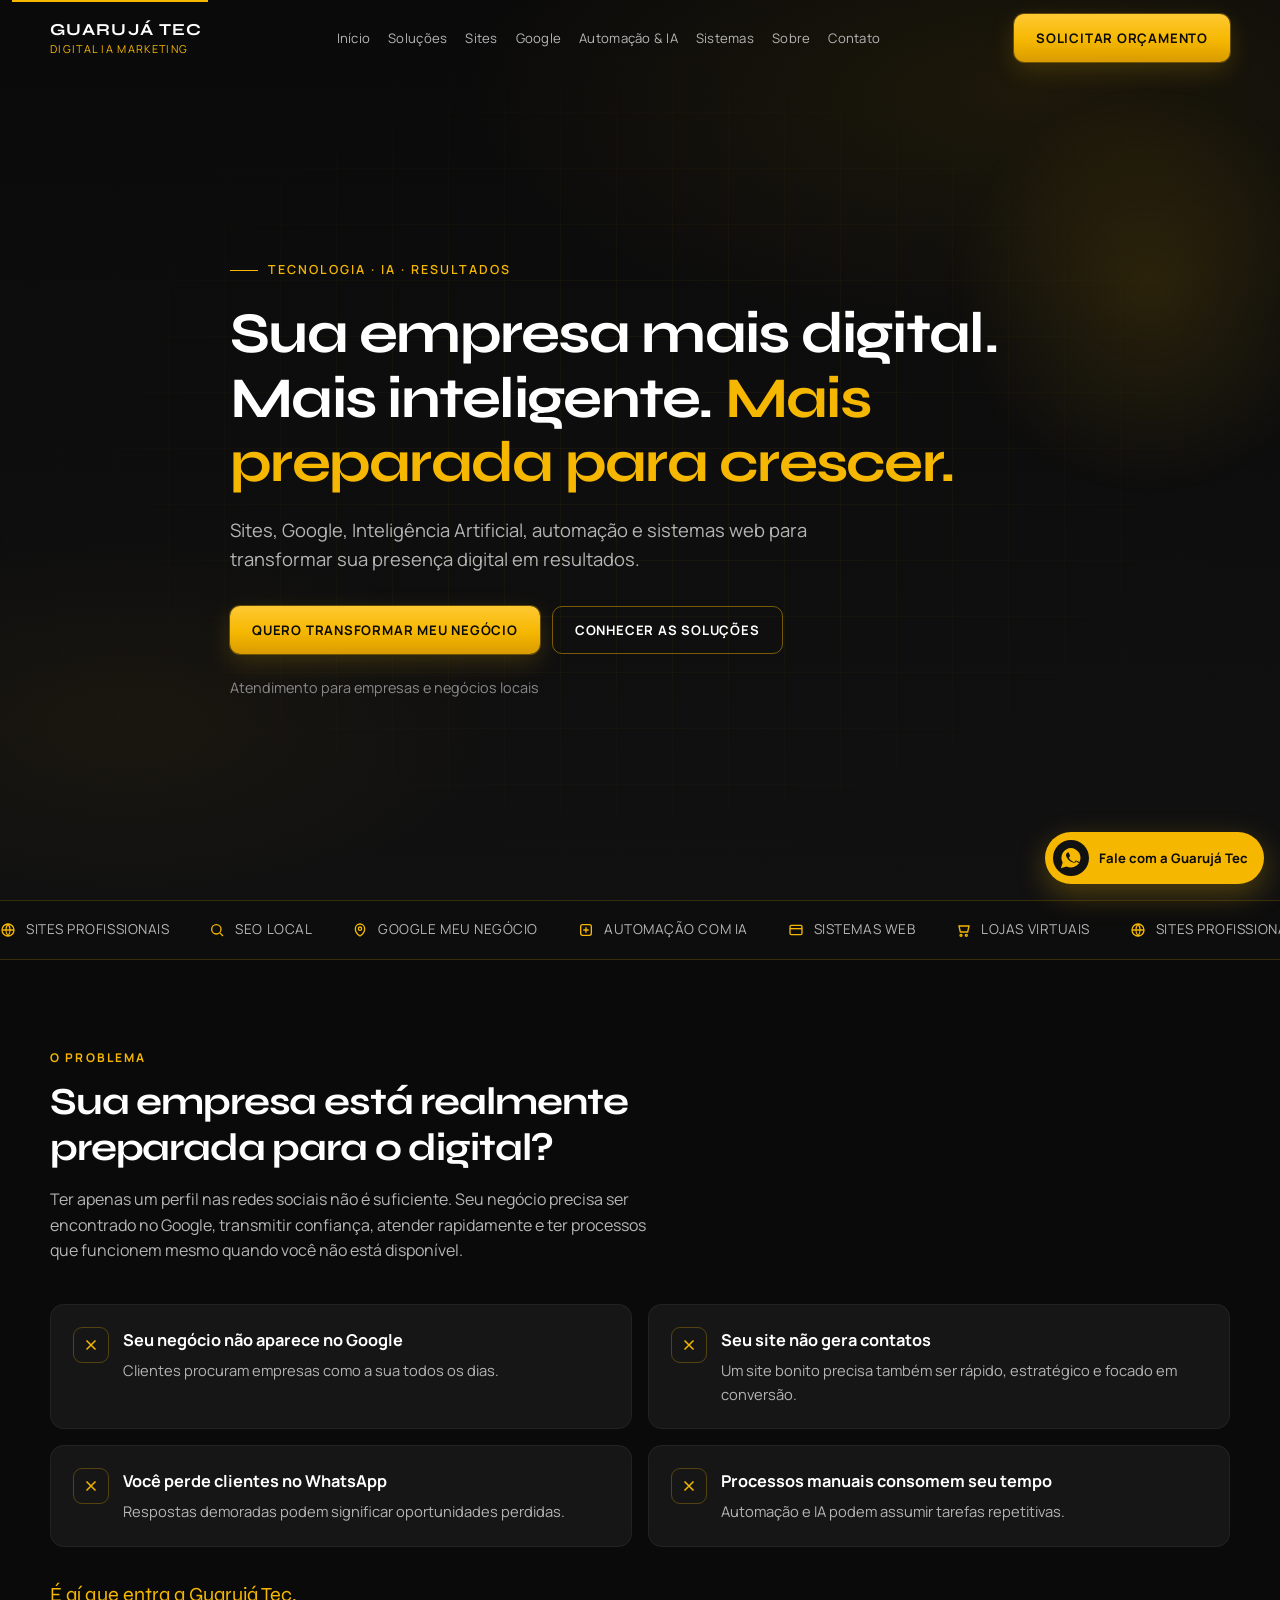
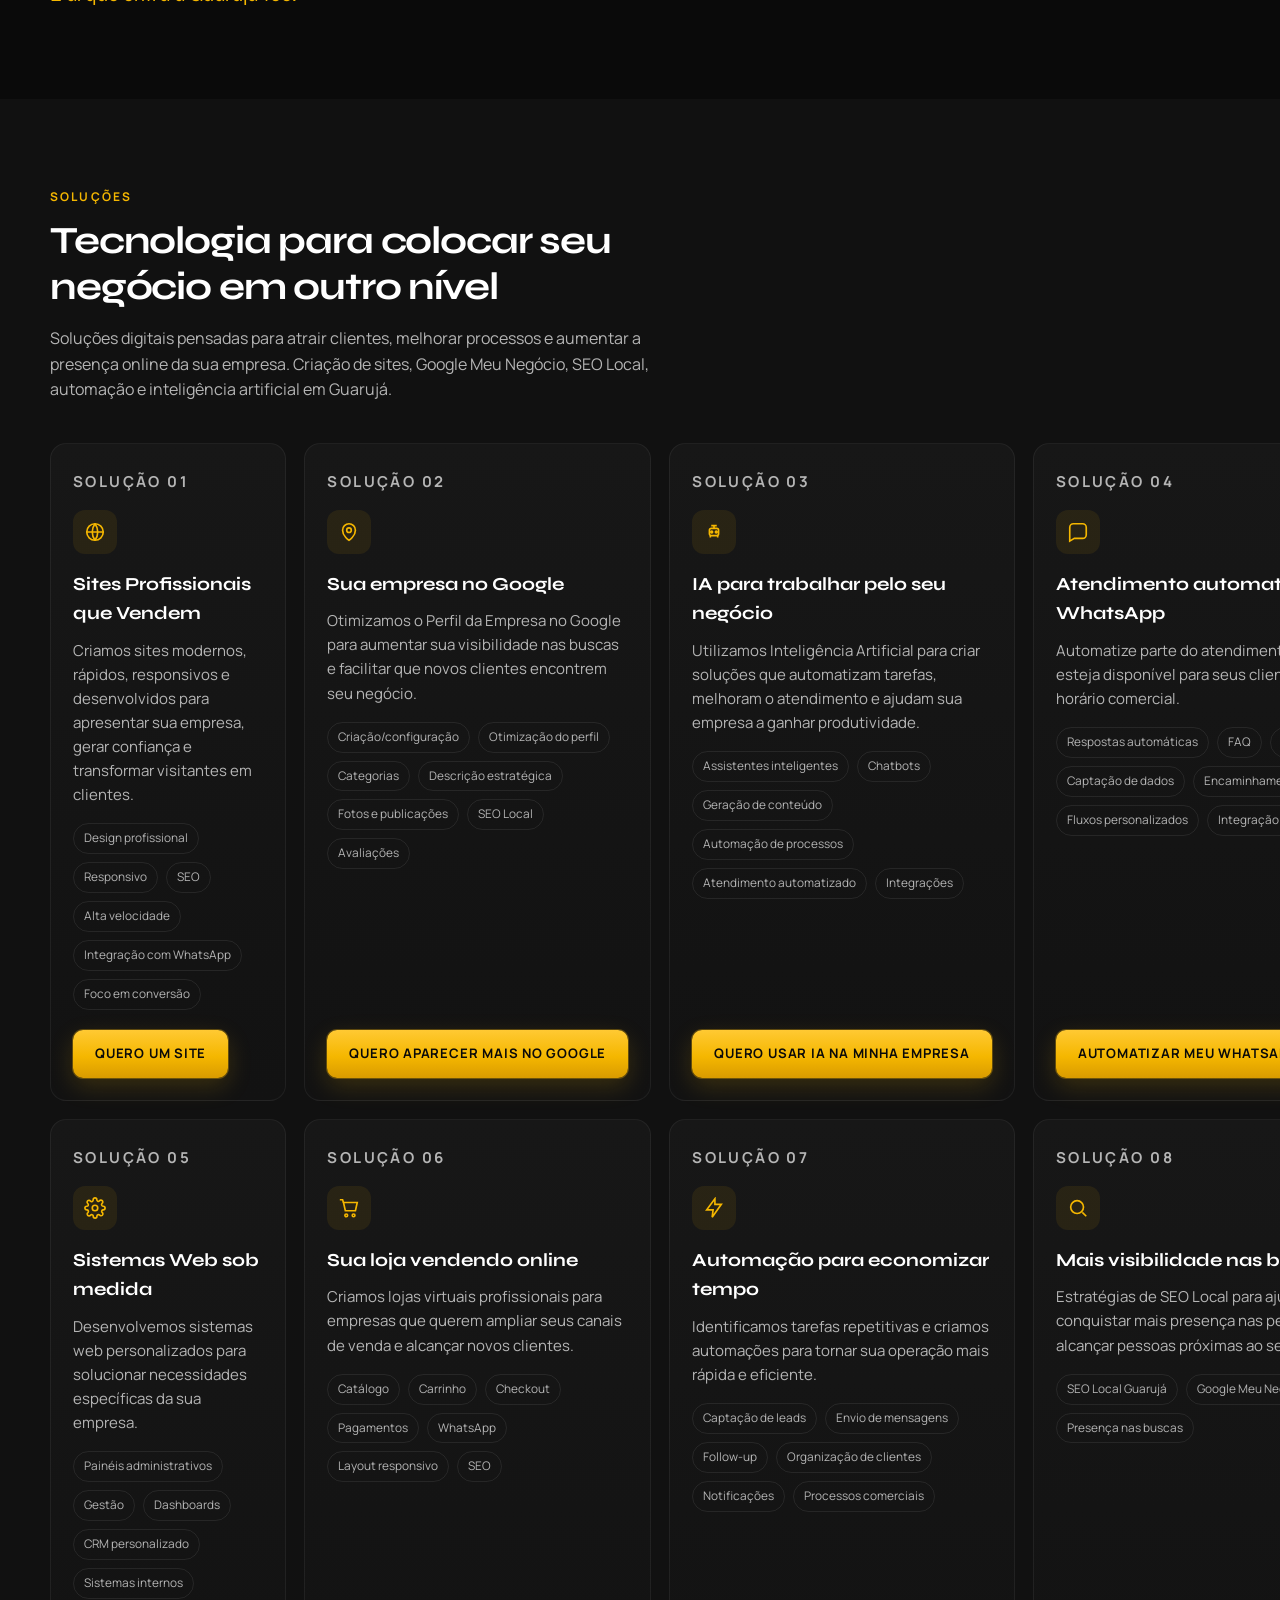
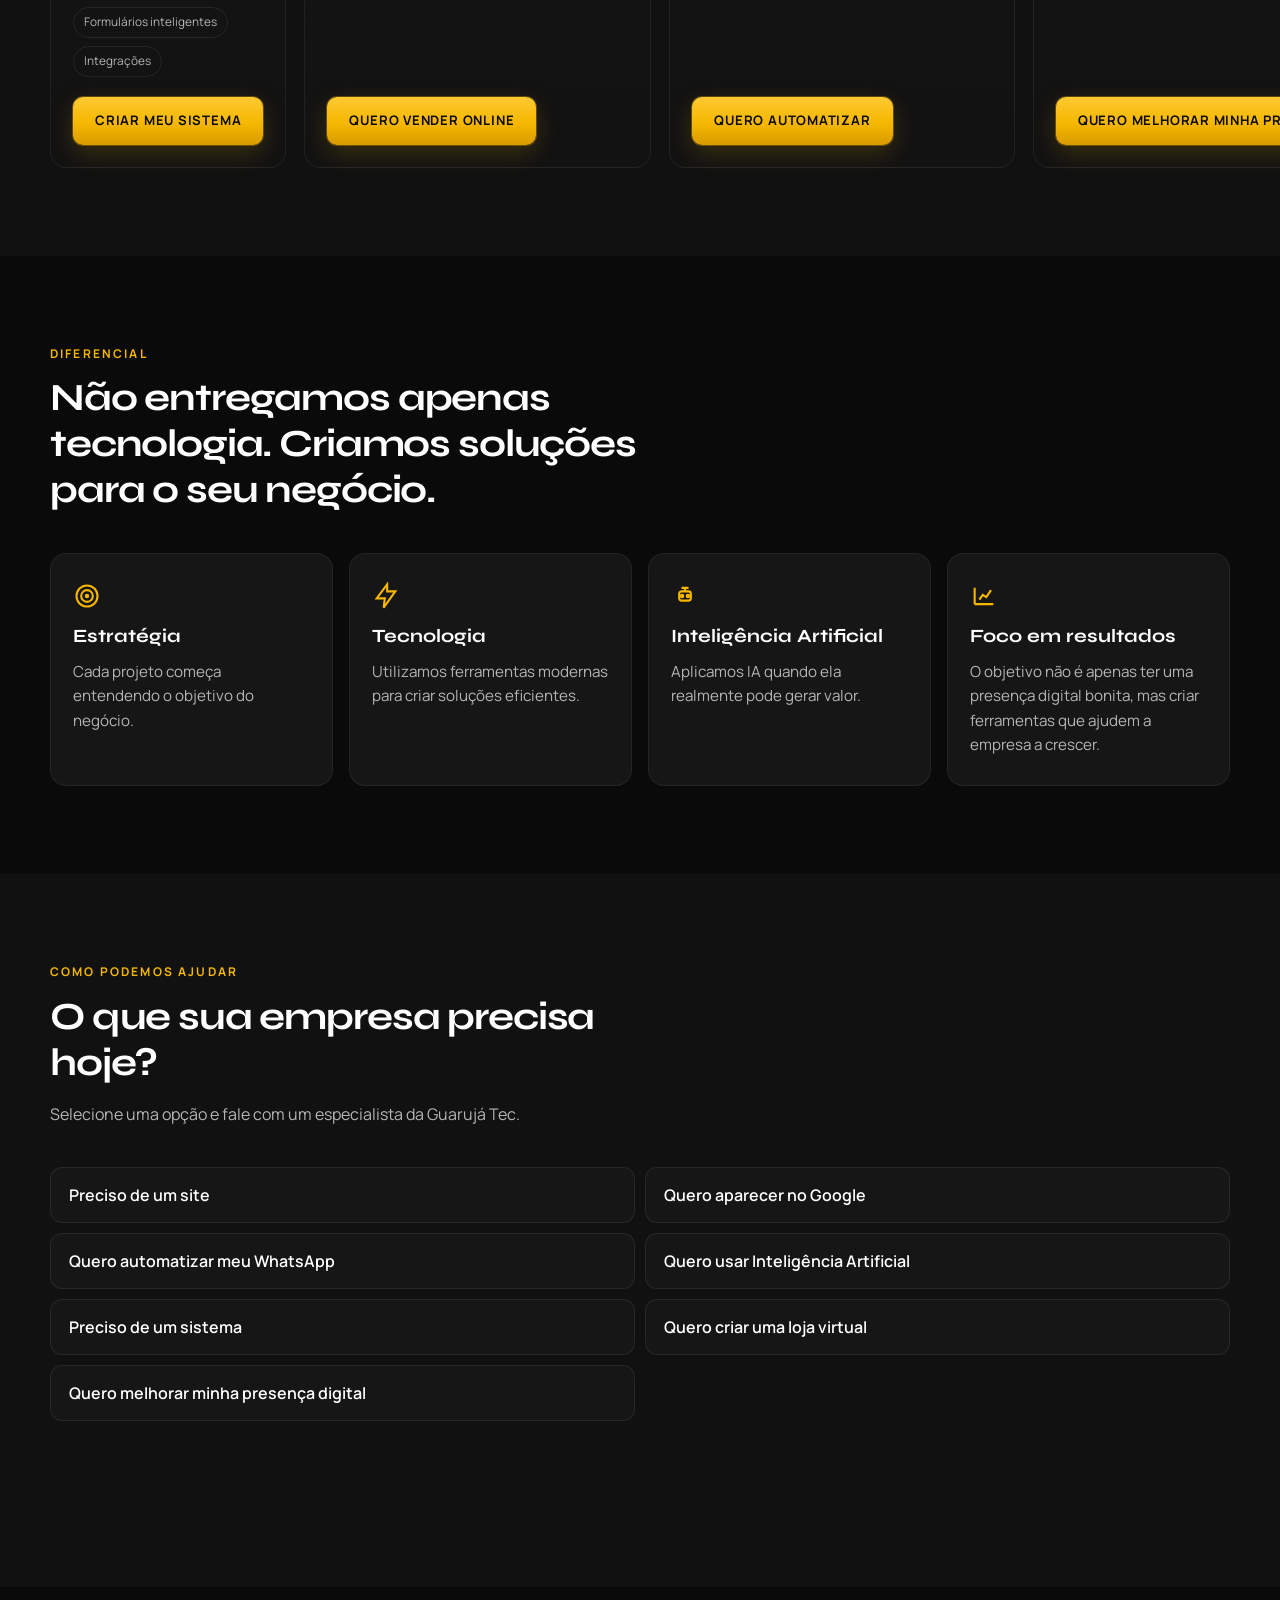
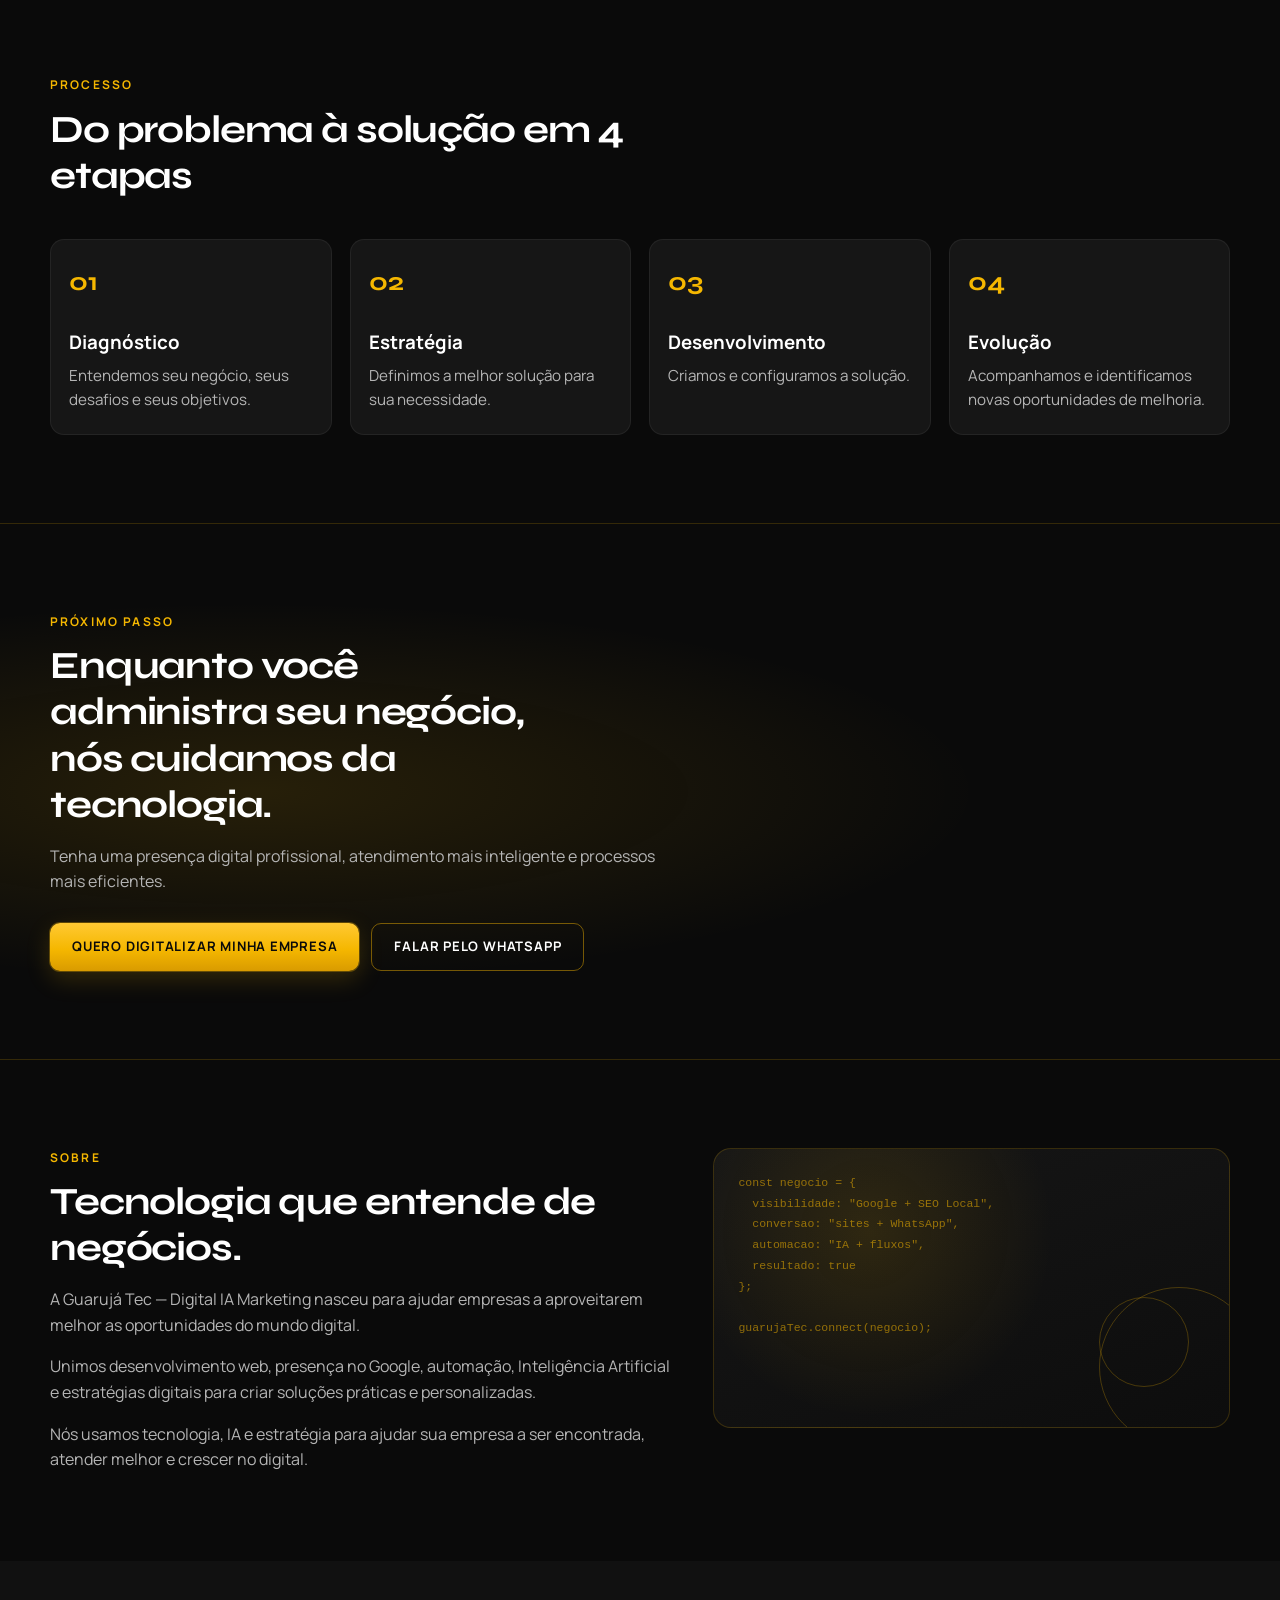
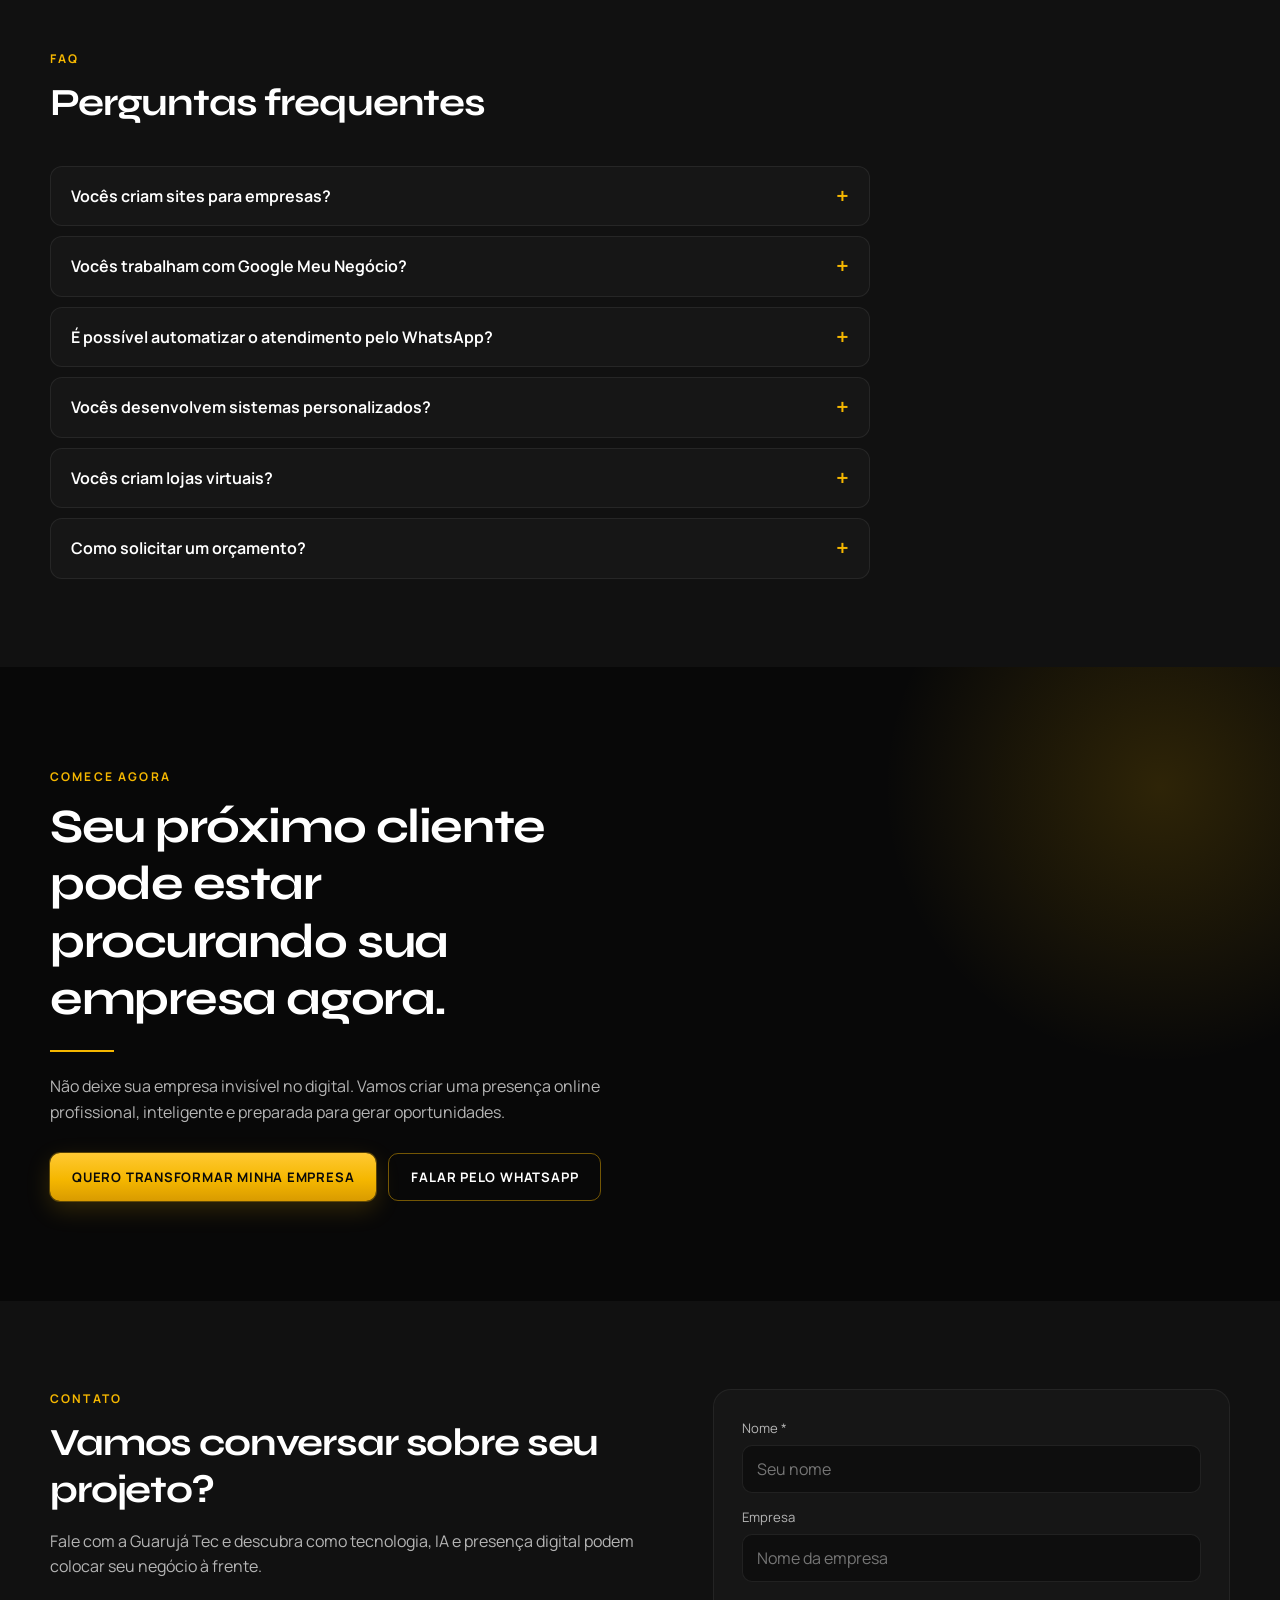
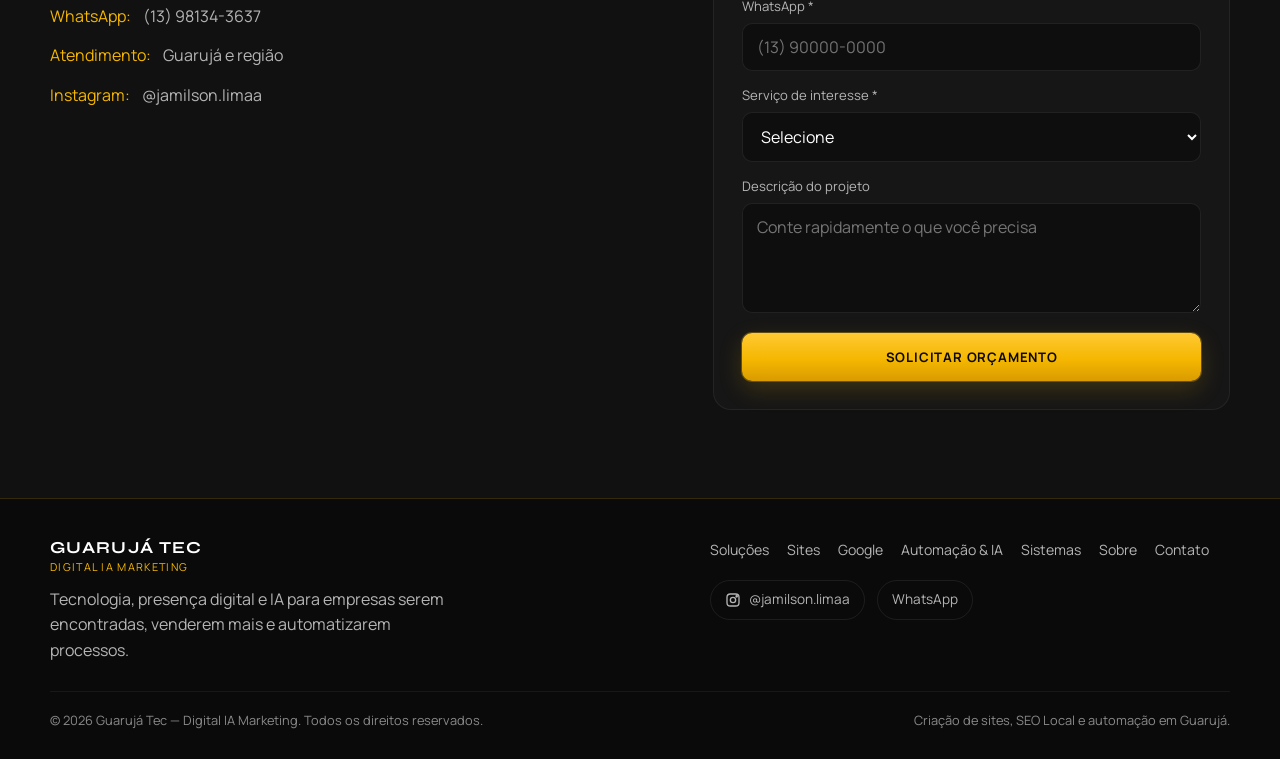
==== index.html @ 82b34d1c "feat: add Guarujá Tec institutional website Landing page focada em conversão com identidade preto e " ====
<!DOCTYPE html>
<html lang="pt-BR">
<head>
  <meta charset="UTF-8">
  <meta name="viewport" content="width=device-width, initial-scale=1.0">
  <title>Guarujá Tec | Sites, IA, Automação e Marketing Digital</title>
  <meta name="description" content="Guarujá Tec — Digital IA Marketing. Criamos sites, sistemas web, lojas virtuais, automações, chatbots e soluções com IA para empresas. Fale conosco pelo WhatsApp.">
  <meta name="keywords" content="Guarujá Tec, Guarujá Tec Digital IA Marketing, criação de sites Guarujá, desenvolvimento de sites Guarujá, Google Meu Negócio Guarujá, SEO Local Guarujá, automação WhatsApp Guarujá, chatbot para empresas, inteligência artificial para empresas, sistemas web Guarujá, loja virtual Guarujá, marketing digital Guarujá">
  <meta name="robots" content="index, follow">
  <meta name="author" content="Guarujá Tec — Digital IA Marketing">
  <link rel="canonical" href="https://guarujatec.com.br/">
  <meta property="og:type" content="website">
  <meta property="og:locale" content="pt_BR">
  <meta property="og:title" content="Guarujá Tec | Sites, IA, Automação e Marketing Digital">
  <meta property="og:description" content="Guarujá Tec — Digital IA Marketing. Criamos sites, sistemas web, lojas virtuais, automações, chatbots e soluções com IA para empresas.">
  <meta property="og:url" content="https://guarujatec.com.br/">
  <meta property="og:site_name" content="Guarujá Tec">
  <meta property="og:image" content="https://guarujatec.com.br/favicon.svg">
  <meta name="twitter:card" content="summary_large_image">
  <meta name="twitter:title" content="Guarujá Tec | Sites, IA, Automação e Marketing Digital">
  <meta name="twitter:description" content="Tecnologia, presença digital, IA e automação para empresas em Guarujá e região.">
  <link rel="icon" href="favicon.svg" type="image/svg+xml">
  <link rel="preconnect" href="https://fonts.googleapis.com">
  <link rel="preconnect" href="https://fonts.gstatic.com" crossorigin>
  <link href="https://fonts.googleapis.com/css2?family=Manrope:wght@400;500;600;700;800&family=Syne:wght@600;700;800&display=swap" rel="stylesheet">
  <link rel="stylesheet" href="css/styles.css">
  <script type="application/ld+json">
  {
    "@context": "https://schema.org",
    "@type": "LocalBusiness",
    "name": "Guarujá Tec",
    "alternateName": "Guarujá Tec — Digital IA Marketing",
    "description": "Tecnologia, presença digital, inteligência artificial, automação e desenvolvimento de soluções digitais para empresas e negócios locais.",
    "url": "https://guarujatec.com.br/",
    "telephone": "+5513981343637",
    "areaServed": ["Guarujá", "Baixada Santista"],
    "sameAs": ["https://www.instagram.com/jamilson.limaa/"],
    "address": {
      "@type": "PostalAddress",
      "addressLocality": "Guarujá",
      "addressRegion": "SP",
      "addressCountry": "BR"
    },
    "priceRange": "$$"
  }
  </script>
</head>
<body>
  <a class="skip-link" href="#inicio">Pular para o conteúdo</a>

  <header class="header" id="site-header">
    <div class="header-inner">
      <a class="logo" href="#inicio" aria-label="Guarujá Tec — início">
        <span class="logo-name">GUARUJÁ TEC</span>
        <span class="logo-tag">Digital IA Marketing</span>
      </a>
      <nav class="nav" aria-label="Principal">
        <a href="#inicio">Início</a>
        <a href="#solucoes">Soluções</a>
        <a href="#sites">Sites</a>
        <a href="#google">Google</a>
        <a href="#automacao">Automação &amp; IA</a>
        <a href="#sistemas">Sistemas</a>
        <a href="#sobre">Sobre</a>
        <a href="#contato">Contato</a>
      </nav>
      <a class="btn btn-gold header-cta" data-wa data-wa-msg="Olá! Gostaria de solicitar um orçamento com a Guarujá Tec.">Solicitar orçamento</a>
      <button class="nav-toggle" id="nav-toggle" aria-expanded="false" aria-controls="mobile-nav" aria-label="Abrir menu">
        <span></span>
      </button>
    </div>
  </header>

  <nav class="mobile-nav" id="mobile-nav" aria-label="Menu mobile">
    <a href="#inicio">Início</a>
    <a href="#solucoes">Soluções</a>
    <a href="#sites">Sites</a>
    <a href="#google">Google</a>
    <a href="#automacao">Automação &amp; IA</a>
    <a href="#sistemas">Sistemas</a>
    <a href="#sobre">Sobre</a>
    <a href="#contato">Contato</a>
    <a class="btn btn-gold" data-wa data-wa-msg="Olá! Gostaria de solicitar um orçamento com a Guarujá Tec.">Solicitar orçamento</a>
  </nav>

  <main>
    <section class="hero" id="inicio">
      <div class="hero-bg" aria-hidden="true">
        <div class="grid-overlay"></div>
        <div class="hero-orb"></div>
      </div>
      <div class="container hero-content">
        <p class="eyebrow">Tecnologia · IA · Resultados</p>
        <h1>Sua empresa mais digital. Mais inteligente. <span class="accent">Mais preparada para crescer.</span></h1>
        <p class="hero-sub">Sites, Google, Inteligência Artificial, automação e sistemas web para transformar sua presença digital em resultados.</p>
        <div class="hero-actions">
          <a class="btn btn-gold" data-wa data-wa-msg="Olá! Quero transformar meu negócio com a Guarujá Tec.">Quero transformar meu negócio</a>
          <a class="btn btn-outline" href="#solucoes">Conhecer as soluções</a>
        </div>
        <p class="hero-note">Atendimento para empresas e negócios locais</p>
      </div>
    </section>

    <div class="trust" role="presentation">
      <div class="trust-track">
        <div class="trust-item"><svg width="16" height="16" viewBox="0 0 24 24" fill="none" stroke="currentColor" stroke-width="2"><circle cx="12" cy="12" r="9"/><path d="M3 12h18M12 3a15 15 0 010 18M12 3a15 15 0 000 18"/></svg>Sites profissionais</div>
        <div class="trust-item"><svg width="16" height="16" viewBox="0 0 24 24" fill="none" stroke="currentColor" stroke-width="2"><circle cx="11" cy="11" r="7"/><path d="M21 21l-4.3-4.3"/></svg>SEO Local</div>
        <div class="trust-item"><svg width="16" height="16" viewBox="0 0 24 24" fill="none" stroke="currentColor" stroke-width="2"><path d="M12 21s7-4.4 7-11a7 7 0 10-14 0c0 6.6 7 11 7 11z"/><circle cx="12" cy="10" r="2.5"/></svg>Google Meu Negócio</div>
        <div class="trust-item"><svg width="16" height="16" viewBox="0 0 24 24" fill="none" stroke="currentColor" stroke-width="2"><rect x="4" y="4" width="16" height="16" rx="3"/><path d="M8 12h8M12 8v8"/></svg>Automação com IA</div>
        <div class="trust-item"><svg width="16" height="16" viewBox="0 0 24 24" fill="none" stroke="currentColor" stroke-width="2"><rect x="3" y="5" width="18" height="14" rx="2"/><path d="M3 10h18"/></svg>Sistemas Web</div>
        <div class="trust-item"><svg width="16" height="16" viewBox="0 0 24 24" fill="none" stroke="currentColor" stroke-width="2"><path d="M6 6h15l-2 9H8L6 6z"/><circle cx="9" cy="20" r="1.5"/><circle cx="17" cy="20" r="1.5"/></svg>Lojas Virtuais</div>
        <div class="trust-item"><svg width="16" height="16" viewBox="0 0 24 24" fill="none" stroke="currentColor" stroke-width="2"><circle cx="12" cy="12" r="9"/><path d="M3 12h18M12 3a15 15 0 010 18M12 3a15 15 0 000 18"/></svg>Sites profissionais</div>
        <div class="trust-item"><svg width="16" height="16" viewBox="0 0 24 24" fill="none" stroke="currentColor" stroke-width="2"><circle cx="11" cy="11" r="7"/><path d="M21 21l-4.3-4.3"/></svg>SEO Local</div>
        <div class="trust-item"><svg width="16" height="16" viewBox="0 0 24 24" fill="none" stroke="currentColor" stroke-width="2"><path d="M12 21s7-4.4 7-11a7 7 0 10-14 0c0 6.6 7 11 7 11z"/><circle cx="12" cy="10" r="2.5"/></svg>Google Meu Negócio</div>
        <div class="trust-item"><svg width="16" height="16" viewBox="0 0 24 24" fill="none" stroke="currentColor" stroke-width="2"><rect x="4" y="4" width="16" height="16" rx="3"/><path d="M8 12h8M12 8v8"/></svg>Automação com IA</div>
        <div class="trust-item"><svg width="16" height="16" viewBox="0 0 24 24" fill="none" stroke="currentColor" stroke-width="2"><rect x="3" y="5" width="18" height="14" rx="2"/><path d="M3 10h18"/></svg>Sistemas Web</div>
        <div class="trust-item"><svg width="16" height="16" viewBox="0 0 24 24" fill="none" stroke="currentColor" stroke-width="2"><path d="M6 6h15l-2 9H8L6 6z"/><circle cx="9" cy="20" r="1.5"/><circle cx="17" cy="20" r="1.5"/></svg>Lojas Virtuais</div>
      </div>
    </div>

    <section class="section" id="problema">
      <div class="container">
        <div class="section-head reveal">
          <p class="section-kicker">O problema</p>
          <h2>Sua empresa está realmente preparada para o digital?</h2>
          <p class="lead">Ter apenas um perfil nas redes sociais não é suficiente. Seu negócio precisa ser encontrado no Google, transmitir confiança, atender rapidamente e ter processos que funcionem mesmo quando você não está disponível.</p>
        </div>
        <div class="problem-grid">
          <article class="problem-card reveal">
            <div class="problem-icon" aria-hidden="true"><svg width="18" height="18" viewBox="0 0 24 24" fill="none" stroke="currentColor" stroke-width="2"><path d="M18 6L6 18M6 6l12 12"/></svg></div>
            <div>
              <h3>Seu negócio não aparece no Google</h3>
              <p>Clientes procuram empresas como a sua todos os dias.</p>
            </div>
          </article>
          <article class="problem-card reveal">
            <div class="problem-icon" aria-hidden="true"><svg width="18" height="18" viewBox="0 0 24 24" fill="none" stroke="currentColor" stroke-width="2"><path d="M18 6L6 18M6 6l12 12"/></svg></div>
            <div>
              <h3>Seu site não gera contatos</h3>
              <p>Um site bonito precisa também ser rápido, estratégico e focado em conversão.</p>
            </div>
          </article>
          <article class="problem-card reveal">
            <div class="problem-icon" aria-hidden="true"><svg width="18" height="18" viewBox="0 0 24 24" fill="none" stroke="currentColor" stroke-width="2"><path d="M18 6L6 18M6 6l12 12"/></svg></div>
            <div>
              <h3>Você perde clientes no WhatsApp</h3>
              <p>Respostas demoradas podem significar oportunidades perdidas.</p>
            </div>
          </article>
          <article class="problem-card reveal">
            <div class="problem-icon" aria-hidden="true"><svg width="18" height="18" viewBox="0 0 24 24" fill="none" stroke="currentColor" stroke-width="2"><path d="M18 6L6 18M6 6l12 12"/></svg></div>
            <div>
              <h3>Processos manuais consomem seu tempo</h3>
              <p>Automação e IA podem assumir tarefas repetitivas.</p>
            </div>
          </article>
        </div>
        <p class="bridge reveal">É aí que entra a Guarujá Tec.</p>
      </div>
    </section>

    <section class="section section-alt" id="solucoes">
      <div class="container">
        <div class="section-head reveal">
          <p class="section-kicker">Soluções</p>
          <h2>Tecnologia para colocar seu negócio em outro nível</h2>
          <p class="lead">Soluções digitais pensadas para atrair clientes, melhorar processos e aumentar a presença online da sua empresa. Criação de sites, Google Meu Negócio, SEO Local, automação e inteligência artificial em Guarujá.</p>
        </div>
        <div class="solutions-grid">

          <article class="solution-card reveal" id="sites">
            <p class="sol-num">SOLUÇÃO 01</p>
            <div class="sol-icon" aria-hidden="true"><svg width="22" height="22" viewBox="0 0 24 24" fill="none" stroke="currentColor" stroke-width="1.8"><circle cx="12" cy="12" r="9"/><path d="M3 12h18M12 3a15 15 0 010 18M12 3a15 15 0 000 18"/></svg></div>
            <h3>Sites Profissionais que Vendem</h3>
            <p>Criamos sites modernos, rápidos, responsivos e desenvolvidos para apresentar sua empresa, gerar confiança e transformar visitantes em clientes.</p>
            <ul class="chip-list">
              <li class="chip">Design profissional</li>
              <li class="chip">Responsivo</li>
              <li class="chip">SEO</li>
              <li class="chip">Alta velocidade</li>
              <li class="chip">Integração com WhatsApp</li>
              <li class="chip">Foco em conversão</li>
            </ul>
            <a class="btn btn-gold" data-wa data-wa-msg="Olá! Quero um site profissional com a Guarujá Tec.">Quero um site</a>
          </article>

          <article class="solution-card reveal" id="google">
            <p class="sol-num">SOLUÇÃO 02</p>
            <div class="sol-icon" aria-hidden="true"><svg width="22" height="22" viewBox="0 0 24 24" fill="none" stroke="currentColor" stroke-width="1.8"><path d="M12 21s7-4.4 7-11a7 7 0 10-14 0c0 6.6 7 11 7 11z"/><circle cx="12" cy="10" r="2.5"/></svg></div>
            <h3>Sua empresa no Google</h3>
            <p>Otimizamos o Perfil da Empresa no Google para aumentar sua visibilidade nas buscas e facilitar que novos clientes encontrem seu negócio.</p>
            <ul class="chip-list">
              <li class="chip">Criação/configuração</li>
              <li class="chip">Otimização do perfil</li>
              <li class="chip">Categorias</li>
              <li class="chip">Descrição estratégica</li>
              <li class="chip">Fotos e publicações</li>
              <li class="chip">SEO Local</li>
              <li class="chip">Avaliações</li>
            </ul>
            <a class="btn btn-gold" data-wa data-wa-msg="Olá! Quero aparecer mais no Google com a Guarujá Tec.">Quero aparecer mais no Google</a>
          </article>

          <article class="solution-card reveal" id="automacao">
            <p class="sol-num">SOLUÇÃO 03</p>
            <div class="sol-icon" aria-hidden="true"><svg width="22" height="22" viewBox="0 0 24 24" fill="none" stroke="currentColor" stroke-width="1.8"><rect x="7" y="8" width="10" height="8" rx="2"/><circle cx="9.5" cy="12" r="1"/><circle cx="14.5" cy="12" r="1"/><path d="M12 8V5M9 5h6M8 16v2M16 16v2"/></svg></div>
            <h3>IA para trabalhar pelo seu negócio</h3>
            <p>Utilizamos Inteligência Artificial para criar soluções que automatizam tarefas, melhoram o atendimento e ajudam sua empresa a ganhar produtividade.</p>
            <ul class="chip-list">
              <li class="chip">Assistentes inteligentes</li>
              <li class="chip">Chatbots</li>
              <li class="chip">Geração de conteúdo</li>
              <li class="chip">Automação de processos</li>
              <li class="chip">Atendimento automatizado</li>
              <li class="chip">Integrações</li>
            </ul>
            <a class="btn btn-gold" data-wa data-wa-msg="Olá! Quero usar IA na minha empresa com a Guarujá Tec.">Quero usar IA na minha empresa</a>
          </article>

          <article class="solution-card reveal">
            <p class="sol-num">SOLUÇÃO 04</p>
            <div class="sol-icon" aria-hidden="true"><svg width="22" height="22" viewBox="0 0 24 24" fill="none" stroke="currentColor" stroke-width="1.8"><path d="M21 15a4 4 0 01-4 4H8l-5 3V7a4 4 0 014-4h10a4 4 0 014 4z"/></svg></div>
            <h3>Atendimento automatizado no WhatsApp</h3>
            <p>Automatize parte do atendimento da sua empresa e esteja disponível para seus clientes mesmo fora do horário comercial.</p>
            <ul class="chip-list">
              <li class="chip">Respostas automáticas</li>
              <li class="chip">FAQ</li>
              <li class="chip">Qualificação de leads</li>
              <li class="chip">Captação de dados</li>
              <li class="chip">Encaminhamento</li>
              <li class="chip">Fluxos personalizados</li>
              <li class="chip">Integração com IA</li>
            </ul>
            <a class="btn btn-gold" data-wa data-wa-msg="Olá! Quero automatizar meu WhatsApp com a Guarujá Tec.">Automatizar meu WhatsApp</a>
          </article>

          <article class="solution-card reveal" id="sistemas">
            <p class="sol-num">SOLUÇÃO 05</p>
            <div class="sol-icon" aria-hidden="true"><svg width="22" height="22" viewBox="0 0 24 24" fill="none" stroke="currentColor" stroke-width="1.8"><circle cx="12" cy="12" r="3"/><path d="M19.4 15a1.7 1.7 0 00.3 1.8l.1.1a2 2 0 11-2.8 2.8l-.1-.1a1.7 1.7 0 00-1.8-.3 1.7 1.7 0 00-1 1.5V21a2 2 0 11-4 0v-.1a1.7 1.7 0 00-1.1-1.5 1.7 1.7 0 00-1.8.3l-.1.1a2 2 0 11-2.8-2.8l.1-.1a1.7 1.7 0 00.3-1.8 1.7 1.7 0 00-1.5-1H3a2 2 0 110-4h.1a1.7 1.7 0 001.5-1 1.7 1.7 0 00-.3-1.8l-.1-.1a2 2 0 112.8-2.8l.1.1a1.7 1.7 0 001.8.3H9a1.7 1.7 0 001-1.5V3a2 2 0 114 0v.1a1.7 1.7 0 001 1.5 1.7 1.7 0 001.8-.3l.1-.1a2 2 0 112.8 2.8l-.1.1a1.7 1.7 0 00-.3 1.8V9c.3.6.9 1 1.5 1.1H21a2 2 0 110 4h-.1a1.7 1.7 0 00-1.5 1z"/></svg></div>
            <h3>Sistemas Web sob medida</h3>
            <p>Desenvolvemos sistemas web personalizados para solucionar necessidades específicas da sua empresa.</p>
            <ul class="chip-list">
              <li class="chip">Painéis administrativos</li>
              <li class="chip">Gestão</li>
              <li class="chip">Dashboards</li>
              <li class="chip">CRM personalizado</li>
              <li class="chip">Sistemas internos</li>
              <li class="chip">Formulários inteligentes</li>
              <li class="chip">Integrações</li>
            </ul>
            <a class="btn btn-gold" data-wa data-wa-msg="Olá! Quero criar um sistema web com a Guarujá Tec.">Criar meu sistema</a>
          </article>

          <article class="solution-card reveal">
            <p class="sol-num">SOLUÇÃO 06</p>
            <div class="sol-icon" aria-hidden="true"><svg width="22" height="22" viewBox="0 0 24 24" fill="none" stroke="currentColor" stroke-width="1.8"><path d="M6 6h15l-2 9H8L6 6z"/><path d="M6 6L5 3H2"/><circle cx="9" cy="20" r="1.5"/><circle cx="17" cy="20" r="1.5"/></svg></div>
            <h3>Sua loja vendendo online</h3>
            <p>Criamos lojas virtuais profissionais para empresas que querem ampliar seus canais de venda e alcançar novos clientes.</p>
            <ul class="chip-list">
              <li class="chip">Catálogo</li>
              <li class="chip">Carrinho</li>
              <li class="chip">Checkout</li>
              <li class="chip">Pagamentos</li>
              <li class="chip">WhatsApp</li>
              <li class="chip">Layout responsivo</li>
              <li class="chip">SEO</li>
            </ul>
            <a class="btn btn-gold" data-wa data-wa-msg="Olá! Quero vender online com uma loja virtual da Guarujá Tec.">Quero vender online</a>
          </article>

          <article class="solution-card reveal">
            <p class="sol-num">SOLUÇÃO 07</p>
            <div class="sol-icon" aria-hidden="true"><svg width="22" height="22" viewBox="0 0 24 24" fill="none" stroke="currentColor" stroke-width="1.8"><path d="M13 2L4 14h7l-1 8 10-14h-7l0-6z"/></svg></div>
            <h3>Automação para economizar tempo</h3>
            <p>Identificamos tarefas repetitivas e criamos automações para tornar sua operação mais rápida e eficiente.</p>
            <ul class="chip-list">
              <li class="chip">Captação de leads</li>
              <li class="chip">Envio de mensagens</li>
              <li class="chip">Follow-up</li>
              <li class="chip">Organização de clientes</li>
              <li class="chip">Notificações</li>
              <li class="chip">Processos comerciais</li>
            </ul>
            <a class="btn btn-gold" data-wa data-wa-msg="Olá! Quero automatizar processos da minha empresa com a Guarujá Tec.">Quero automatizar</a>
          </article>

          <article class="solution-card reveal">
            <p class="sol-num">SOLUÇÃO 08</p>
            <div class="sol-icon" aria-hidden="true"><svg width="22" height="22" viewBox="0 0 24 24" fill="none" stroke="currentColor" stroke-width="1.8"><circle cx="11" cy="11" r="7"/><path d="M21 21l-4.3-4.3"/></svg></div>
            <h3>Mais visibilidade nas buscas</h3>
            <p>Estratégias de SEO Local para ajudar sua empresa a conquistar mais presença nas pesquisas do Google e alcançar pessoas próximas ao seu negócio.</p>
            <ul class="chip-list">
              <li class="chip">SEO Local Guarujá</li>
              <li class="chip">Google Meu Negócio</li>
              <li class="chip">Presença nas buscas</li>
            </ul>
            <a class="btn btn-gold" data-wa data-wa-msg="Olá! Quero melhorar minha presença no Google com SEO Local.">Quero melhorar minha presença no Google</a>
          </article>
        </div>
      </div>
    </section>

    <section class="section" id="diferenciais">
      <div class="container">
        <div class="section-head reveal">
          <p class="section-kicker">Diferencial</p>
          <h2>Não entregamos apenas tecnologia. Criamos soluções para o seu negócio.</h2>
        </div>
        <div class="diff-grid">
          <article class="diff-card reveal">
            <div class="diff-icon" aria-hidden="true"><svg width="28" height="28" viewBox="0 0 24 24" fill="none" stroke="currentColor" stroke-width="1.8"><circle cx="12" cy="12" r="9"/><circle cx="12" cy="12" r="5"/><circle cx="12" cy="12" r="1"/></svg></div>
            <h3>Estratégia</h3>
            <p>Cada projeto começa entendendo o objetivo do negócio.</p>
          </article>
          <article class="diff-card reveal">
            <div class="diff-icon" aria-hidden="true"><svg width="28" height="28" viewBox="0 0 24 24" fill="none" stroke="currentColor" stroke-width="1.8"><path d="M13 2L4 14h7l-1 8 10-14h-7l0-6z"/></svg></div>
            <h3>Tecnologia</h3>
            <p>Utilizamos ferramentas modernas para criar soluções eficientes.</p>
          </article>
          <article class="diff-card reveal">
            <div class="diff-icon" aria-hidden="true"><svg width="28" height="28" viewBox="0 0 24 24" fill="none" stroke="currentColor" stroke-width="1.8"><rect x="7" y="8" width="10" height="8" rx="2"/><circle cx="9.5" cy="12" r="1"/><circle cx="14.5" cy="12" r="1"/><path d="M12 8V5M9 5h6"/></svg></div>
            <h3>Inteligência Artificial</h3>
            <p>Aplicamos IA quando ela realmente pode gerar valor.</p>
          </article>
          <article class="diff-card reveal">
            <div class="diff-icon" aria-hidden="true"><svg width="28" height="28" viewBox="0 0 24 24" fill="none" stroke="currentColor" stroke-width="1.8"><path d="M4 19V5M4 19h16M8 15l3-4 3 2 4-6"/></svg></div>
            <h3>Foco em resultados</h3>
            <p>O objetivo não é apenas ter uma presença digital bonita, mas criar ferramentas que ajudem a empresa a crescer.</p>
          </article>
        </div>
      </div>
    </section>

    <section class="section section-alt" id="ajuda">
      <div class="container">
        <div class="section-head reveal">
          <p class="section-kicker">Como podemos ajudar</p>
          <h2>O que sua empresa precisa hoje?</h2>
          <p class="lead">Selecione uma opção e fale com um especialista da Guarujá Tec.</p>
        </div>
        <div class="help-options" role="group" aria-label="Necessidades">
          <button class="help-option" type="button" aria-pressed="false" data-wa-msg="Olá! Preciso de um site profissional. Gostaria de falar com um especialista da Guarujá Tec.">Preciso de um site</button>
          <button class="help-option" type="button" aria-pressed="false" data-wa-msg="Olá! Quero aparecer no Google. Gostaria de falar com um especialista da Guarujá Tec.">Quero aparecer no Google</button>
          <button class="help-option" type="button" aria-pressed="false" data-wa-msg="Olá! Quero automatizar meu WhatsApp. Gostaria de falar com um especialista da Guarujá Tec.">Quero automatizar meu WhatsApp</button>
          <button class="help-option" type="button" aria-pressed="false" data-wa-msg="Olá! Quero usar Inteligência Artificial na minha empresa. Gostaria de falar com um especialista da Guarujá Tec.">Quero usar Inteligência Artificial</button>
          <button class="help-option" type="button" aria-pressed="false" data-wa-msg="Olá! Preciso de um sistema web. Gostaria de falar com um especialista da Guarujá Tec.">Preciso de um sistema</button>
          <button class="help-option" type="button" aria-pressed="false" data-wa-msg="Olá! Quero criar uma loja virtual. Gostaria de falar com um especialista da Guarujá Tec.">Quero criar uma loja virtual</button>
          <button class="help-option" type="button" aria-pressed="false" data-wa-msg="Olá! Quero melhorar minha presença digital. Gostaria de falar com um especialista da Guarujá Tec.">Quero melhorar minha presença digital</button>
        </div>
        <div class="help-cta-wrap">
          <a class="btn btn-gold help-cta" id="help-cta" href="#" target="_blank" rel="noopener noreferrer"><span id="help-cta-text">Falar com um especialista</span></a>
        </div>
      </div>
    </section>

    <section class="section" id="processo">
      <div class="container">
        <div class="section-head reveal">
          <p class="section-kicker">Processo</p>
          <h2>Do problema à solução em 4 etapas</h2>
        </div>
        <div class="timeline">
          <article class="step reveal">
            <h3>Diagnóstico</h3>
            <p>Entendemos seu negócio, seus desafios e seus objetivos.</p>
          </article>
          <article class="step reveal">
            <h3>Estratégia</h3>
            <p>Definimos a melhor solução para sua necessidade.</p>
          </article>
          <article class="step reveal">
            <h3>Desenvolvimento</h3>
            <p>Criamos e configuramos a solução.</p>
          </article>
          <article class="step reveal">
            <h3>Evolução</h3>
            <p>Acompanhamos e identificamos novas oportunidades de melhoria.</p>
          </article>
        </div>
      </div>
    </section>

    <section class="cta-banner">
      <div class="container reveal">
        <p class="section-kicker">Próximo passo</p>
        <h2>Enquanto você administra seu negócio, nós cuidamos da tecnologia.</h2>
        <p class="lead">Tenha uma presença digital profissional, atendimento mais inteligente e processos mais eficientes.</p>
        <div class="cta-actions">
          <a class="btn btn-gold" data-wa data-wa-msg="Olá! Quero digitalizar minha empresa com a Guarujá Tec.">Quero digitalizar minha empresa</a>
          <a class="btn btn-outline" data-wa>Falar pelo WhatsApp</a>
        </div>
      </div>
    </section>

    <section class="section" id="sobre">
      <div class="container about-grid">
        <div class="reveal">
          <p class="section-kicker">Sobre</p>
          <h2>Tecnologia que entende de negócios.</h2>
          <p class="lead">A Guarujá Tec — Digital IA Marketing nasceu para ajudar empresas a aproveitarem melhor as oportunidades do mundo digital.</p>
          <p class="lead">Unimos desenvolvimento web, presença no Google, automação, Inteligência Artificial e estratégias digitais para criar soluções práticas e personalizadas.</p>
          <p class="lead">Nós usamos tecnologia, IA e estratégia para ajudar sua empresa a ser encontrada, atender melhor e crescer no digital.</p>
        </div>
        <div class="tech-panel reveal" aria-hidden="true">
          <div class="tech-code">const negocio = {
  visibilidade: "Google + SEO Local",
  conversao: "sites + WhatsApp",
  automacao: "IA + fluxos",
  resultado: true
};

guarujaTec.connect(negocio);</div>
          <div class="ring ring-1"></div>
          <div class="ring ring-2"></div>
        </div>
      </div>
    </section>

    <section class="section section-alt" id="faq">
      <div class="container">
        <div class="section-head reveal">
          <p class="section-kicker">FAQ</p>
          <h2>Perguntas frequentes</h2>
        </div>
        <div class="faq-list">
          <article class="faq-item">
            <button class="faq-question" type="button" aria-expanded="false">Vocês criam sites para empresas? <span aria-hidden="true">+</span></button>
            <div class="faq-answer">Sim. Desenvolvemos sites profissionais, responsivos e focados em conversão.</div>
          </article>
          <article class="faq-item">
            <button class="faq-question" type="button" aria-expanded="false">Vocês trabalham com Google Meu Negócio? <span aria-hidden="true">+</span></button>
            <div class="faq-answer">Sim. Trabalhamos com configuração, otimização e estratégias para melhorar a presença da empresa no Google.</div>
          </article>
          <article class="faq-item">
            <button class="faq-question" type="button" aria-expanded="false">É possível automatizar o atendimento pelo WhatsApp? <span aria-hidden="true">+</span></button>
            <div class="faq-answer">Sim. Podemos criar fluxos automatizados, chatbots e soluções com IA de acordo com a necessidade do negócio.</div>
          </article>
          <article class="faq-item">
            <button class="faq-question" type="button" aria-expanded="false">Vocês desenvolvem sistemas personalizados? <span aria-hidden="true">+</span></button>
            <div class="faq-answer">Sim. Desenvolvemos sistemas web e ferramentas personalizadas conforme os requisitos do projeto.</div>
          </article>
          <article class="faq-item">
            <button class="faq-question" type="button" aria-expanded="false">Vocês criam lojas virtuais? <span aria-hidden="true">+</span></button>
            <div class="faq-answer">Sim. Criamos estruturas de e-commerce adaptadas às necessidades da empresa.</div>
          </article>
          <article class="faq-item">
            <button class="faq-question" type="button" aria-expanded="false">Como solicitar um orçamento? <span aria-hidden="true">+</span></button>
            <div class="faq-answer">Clique em qualquer botão de WhatsApp ou orçamento e fale diretamente com a Guarujá Tec.</div>
          </article>
        </div>
      </div>
    </section>

    <section class="cta-final" id="cta-final">
      <div class="container reveal">
        <p class="section-kicker">Comece agora</p>
        <h2>Seu próximo cliente pode estar procurando sua empresa agora.</h2>
        <div class="gold-line"></div>
        <p class="lead">Não deixe sua empresa invisível no digital. Vamos criar uma presença online profissional, inteligente e preparada para gerar oportunidades.</p>
        <div class="cta-actions" style="margin-top:28px">
          <a class="btn btn-gold" data-wa data-wa-msg="Olá! Quero transformar minha empresa com a Guarujá Tec.">Quero transformar minha empresa</a>
          <a class="btn btn-outline" data-wa>Falar pelo WhatsApp</a>
        </div>
      </div>
    </section>

    <section class="section section-alt" id="contato">
      <div class="container contact-grid">
        <div class="reveal">
          <p class="section-kicker">Contato</p>
          <h2>Vamos conversar sobre seu projeto?</h2>
          <p class="lead">Fale com a Guarujá Tec e descubra como tecnologia, IA e presença digital podem colocar seu negócio à frente.</p>
          <div class="contact-meta">
            <a class="meta-item" data-wa>
              <span class="gold">WhatsApp:</span> (13) 98134-3637
            </a>
            <p class="meta-item"><span class="gold">Atendimento:</span> Guarujá e região</p>
            <a class="meta-item" href="https://www.instagram.com/jamilson.limaa/" target="_blank" rel="noopener noreferrer">
              <span class="gold">Instagram:</span> @jamilson.limaa
            </a>
          </div>
        </div>
        <form class="form reveal" id="lead-form" novalidate>
          <label>Nome *
            <input type="text" name="nome" required autocomplete="name" placeholder="Seu nome">
          </label>
          <label>Empresa
            <input type="text" name="empresa" autocomplete="organization" placeholder="Nome da empresa">
          </label>
          <label>WhatsApp *
            <input type="tel" name="whatsapp" required autocomplete="tel" placeholder="(13) 90000-0000">
          </label>
          <label>Serviço de interesse *
            <select name="servico" required>
              <option value="">Selecione</option>
              <option>Criação de site</option>
              <option>Google Meu Negócio</option>
              <option>SEO Local</option>
              <option>Chatbot</option>
              <option>Automação de WhatsApp</option>
              <option>Inteligência Artificial</option>
              <option>Sistema Web</option>
              <option>Loja Virtual</option>
              <option>Outro</option>
            </select>
          </label>
          <label>Descrição do projeto
            <textarea name="descricao" placeholder="Conte rapidamente o que você precisa"></textarea>
          </label>
          <button class="btn btn-gold" type="submit">Solicitar orçamento</button>
        </form>
      </div>
    </section>
  </main>

  <footer class="footer">
    <div class="container">
      <div class="footer-top">
        <div>
          <a class="logo" href="#inicio">
            <span class="logo-name">GUARUJÁ TEC</span>
            <span class="logo-tag">Digital IA Marketing</span>
          </a>
          <p class="lead" style="margin-top:14px;max-width:42ch">Tecnologia, presença digital e IA para empresas serem encontradas, venderem mais e automatizarem processos.</p>
        </div>
        <div>
          <nav class="footer-nav" aria-label="Rodapé">
            <a href="#solucoes">Soluções</a>
            <a href="#sites">Sites</a>
            <a href="#google">Google</a>
            <a href="#automacao">Automação &amp; IA</a>
            <a href="#sistemas">Sistemas</a>
            <a href="#sobre">Sobre</a>
            <a href="#contato">Contato</a>
          </nav>
          <div class="socials" style="margin-top:18px">
            <a href="https://www.instagram.com/jamilson.limaa/" target="_blank" rel="noopener noreferrer" aria-label="Instagram @jamilson.limaa">
              <svg width="16" height="16" viewBox="0 0 24 24" fill="none" stroke="currentColor" stroke-width="2" aria-hidden="true"><rect x="3" y="3" width="18" height="18" rx="5"/><circle cx="12" cy="12" r="4"/><circle cx="17.5" cy="6.5" r="1" fill="currentColor"/></svg>
              @jamilson.limaa
            </a>
            <a data-wa aria-label="WhatsApp Guarujá Tec">WhatsApp</a>
          </div>
        </div>
      </div>
      <div class="footer-bottom">
        <p>&copy; <span id="year">2026</span> Guarujá Tec — Digital IA Marketing. Todos os direitos reservados.</p>
        <p>Criação de sites, SEO Local e automação em Guarujá.</p>
      </div>
    </div>
  </footer>

  <a class="float-wa" data-wa aria-label="Fale com a Guarujá Tec no WhatsApp">
    <svg viewBox="0 0 32 32" aria-hidden="true"><circle cx="16" cy="16" r="16" fill="#111"/><path fill="#F5B700" d="M16 7.2a8.6 8.6 0 00-7.4 12.9L7 25l5-1.5A8.6 8.6 0 1016 7.2zm5 11.7c-.2.6-1.2 1.1-1.7 1.2-.4.1-.9.1-1.5-.1-.3-.1-.8-.3-1.3-.5-2.3-1-3.8-3.3-3.9-3.5-.1-.2-1-1.3-1-2.5s.6-1.8.9-2c.2-.3.5-.3.7-.3h.5c.2 0 .4 0 .6.5.2.6.7 2 .8 2.1.1.2.1.3 0 .5-.1.2-.2.3-.3.5l-.5.6c-.1.1-.3.3-.1.6.2.3.8 1.3 1.7 2.1 1.2 1 2.2 1.3 2.5 1.5.3.1.5.1.7-.1.2-.2.7-.8.9-1.1.2-.3.4-.2.6-.1.3.1 1.7.8 2 .9.3.2.5.2.6.3.1.2.1.9-.1 1.5z"/></svg>
    <span>Fale com a Guarujá Tec</span>
  </a>

  <script src="js/main.js" defer></script>
</body>
</html>
---- css/styles.css ----
:root {
  --black: #0a0a0a;
  --black-2: #111111;
  --gold: #f5b700;
  --gold-2: #d99b00;
  --white: #ffffff;
  --gray: #b5b5b5;
  --gray-2: #8a8a8a;
  --line: rgba(245, 183, 0, 0.18);
  --card: #161616;
  --radius: 14px;
  --header-h: 76px;
  --max: 1180px;
  --ease: cubic-bezier(0.22, 1, 0.36, 1);
  --font: "Manrope", system-ui, -apple-system, sans-serif;
  --display: "Syne", "Manrope", sans-serif;
}

*,
*::before,
*::after {
  box-sizing: border-box;
  margin: 0;
  padding: 0;
}

html {
  scroll-behavior: smooth;
  -webkit-text-size-adjust: 100%;
}

body {
  font-family: var(--font);
  background: var(--black);
  color: var(--white);
  line-height: 1.6;
  font-size: 16px;
  overflow-x: hidden;
}

img,
svg {
  max-width: 100%;
  display: block;
}

a {
  color: inherit;
  text-decoration: none;
}

button,
input,
select,
textarea {
  font-family: inherit;
  font-size: 1rem;
}

button {
  cursor: pointer;
  border: 0;
  background: none;
  color: inherit;
}

ul {
  list-style: none;
}

.container {
  width: min(100% - 32px, var(--max));
  margin-inline: auto;
}

.skip-link {
  position: absolute;
  left: 12px;
  top: -40px;
  background: var(--gold);
  color: var(--black);
  padding: 8px 14px;
  z-index: 100;
  font-weight: 700;
}

.skip-link:focus {
  top: 12px;
}

.header {
  position: fixed;
  inset: 0 0 auto 0;
  z-index: 50;
  height: var(--header-h);
  display: flex;
  align-items: center;
  background: transparent;
  transition: background 0.3s var(--ease), box-shadow 0.3s var(--ease), backdrop-filter 0.3s;
}

.header.is-scrolled {
  background: rgba(10, 10, 10, 0.94);
  box-shadow: 0 1px 0 var(--line);
  backdrop-filter: blur(12px);
}

.header-inner {
  width: min(100% - 32px, var(--max));
  margin-inline: auto;
  display: flex;
  align-items: center;
  justify-content: space-between;
  gap: 20px;
}

.logo {
  display: flex;
  flex-direction: column;
  line-height: 1.1;
  flex-shrink: 0;
}

.logo-name {
  font-family: var(--display);
  font-weight: 700;
  font-size: 1.05rem;
  letter-spacing: 0.08em;
  color: var(--white);
}

.logo-tag {
  font-size: 0.68rem;
  color: var(--gold);
  letter-spacing: 0.12em;
  text-transform: uppercase;
  margin-top: 3px;
}

.nav {
  display: none;
  align-items: center;
  gap: 18px;
}

.nav a {
  font-size: 0.82rem;
  color: var(--gray);
  letter-spacing: 0.02em;
  transition: color 0.2s;
}

.nav a:hover,
.nav a:focus-visible {
  color: var(--gold);
}

.header-cta {
  display: none;
}

.nav-toggle {
  width: 44px;
  height: 44px;
  display: grid;
  place-items: center;
  border: 1px solid var(--line);
  border-radius: 10px;
}

.nav-toggle span,
.nav-toggle span::before,
.nav-toggle span::after {
  display: block;
  width: 18px;
  height: 1.5px;
  background: var(--white);
  position: relative;
  transition: transform 0.25s, opacity 0.25s;
}

.nav-toggle span::before,
.nav-toggle span::after {
  content: "";
  position: absolute;
  left: 0;
}

.nav-toggle span::before {
  top: -6px;
}

.nav-toggle span::after {
  top: 6px;
}

.nav-toggle[aria-expanded="true"] span {
  background: transparent;
}

.nav-toggle[aria-expanded="true"] span::before {
  top: 0;
  transform: rotate(45deg);
}

.nav-toggle[aria-expanded="true"] span::after {
  top: 0;
  transform: rotate(-45deg);
}

.mobile-nav {
  position: fixed;
  inset: var(--header-h) 0 auto 0;
  background: rgba(10, 10, 10, 0.98);
  border-bottom: 1px solid var(--line);
  padding: 16px 20px 24px;
  display: none;
  flex-direction: column;
  gap: 6px;
  z-index: 49;
}

.mobile-nav.is-open {
  display: flex;
}

.mobile-nav a {
  padding: 12px 8px;
  color: var(--gray);
  border-bottom: 1px solid rgba(255, 255, 255, 0.05);
}

.mobile-nav a:hover {
  color: var(--gold);
}

body.nav-open {
  overflow: hidden;
}

.btn {
  display: inline-flex;
  align-items: center;
  justify-content: center;
  gap: 8px;
  min-height: 48px;
  padding: 0 22px;
  border-radius: 10px;
  font-weight: 700;
  font-size: 0.82rem;
  letter-spacing: 0.06em;
  text-transform: uppercase;
  transition: transform 0.2s var(--ease), box-shadow 0.2s, background 0.2s, color 0.2s, border-color 0.2s;
  white-space: nowrap;
}

.btn:hover {
  transform: translateY(-2px);
}

.btn-gold {
  background: linear-gradient(180deg, #ffc933 0%, var(--gold) 55%, var(--gold-2) 100%);
  color: var(--black);
  box-shadow: 0 0 0 1px rgba(245, 183, 0, 0.3), 0 8px 24px rgba(245, 183, 0, 0.18);
}

.btn-gold:hover {
  box-shadow: 0 0 24px rgba(245, 183, 0, 0.35), 0 10px 28px rgba(245, 183, 0, 0.22);
}

.btn-outline {
  background: transparent;
  color: var(--white);
  border: 1px solid rgba(245, 183, 0, 0.45);
}

.btn-outline:hover {
  border-color: var(--gold);
  color: var(--gold);
}

.hero {
  position: relative;
  min-height: 100svh;
  padding: calc(var(--header-h) + 48px) 0 72px;
  display: flex;
  align-items: center;
  overflow: hidden;
}

.hero-bg {
  position: absolute;
  inset: 0;
  pointer-events: none;
  background:
    radial-gradient(ellipse 80% 50% at 80% 10%, rgba(245, 183, 0, 0.08), transparent 55%),
    radial-gradient(ellipse 60% 40% at 10% 80%, rgba(217, 155, 0, 0.05), transparent 50%),
    linear-gradient(180deg, #0a0a0a 0%, #111 100%);
}

.grid-overlay {
  position: absolute;
  inset: 0;
  background-image:
    linear-gradient(rgba(245, 183, 0, 0.045) 1px, transparent 1px),
    linear-gradient(90deg, rgba(245, 183, 0, 0.045) 1px, transparent 1px);
  background-size: 56px 56px;
  mask-image: radial-gradient(ellipse at center, black 20%, transparent 75%);
}

.hero-orb {
  position: absolute;
  width: 420px;
  height: 420px;
  border-radius: 50%;
  right: -80px;
  top: 80px;
  background: radial-gradient(circle, rgba(245, 183, 0, 0.12), transparent 68%);
  filter: blur(8px);
}

.hero-content {
  position: relative;
  z-index: 1;
  max-width: 820px;
}

.eyebrow {
  display: inline-flex;
  align-items: center;
  gap: 10px;
  color: var(--gold);
  font-size: 0.78rem;
  letter-spacing: 0.16em;
  text-transform: uppercase;
  font-weight: 600;
  margin-bottom: 22px;
}

.eyebrow::before {
  content: "";
  width: 28px;
  height: 1px;
  background: var(--gold);
}

h1,
.h1 {
  font-family: var(--display);
  font-weight: 700;
  font-size: clamp(2rem, 6vw, 3.6rem);
  line-height: 1.12;
  letter-spacing: -0.03em;
}

h1 .accent {
  color: var(--gold);
}

.hero-sub {
  margin-top: 20px;
  color: var(--gray);
  font-size: clamp(1rem, 2.2vw, 1.15rem);
  max-width: 620px;
}

.hero-actions {
  display: flex;
  flex-wrap: wrap;
  gap: 12px;
  margin-top: 32px;
}

.hero-note {
  margin-top: 22px;
  color: var(--gray-2);
  font-size: 0.9rem;
}

.trust {
  border-block: 1px solid var(--line);
  background: #0d0d0d;
  padding: 18px 0;
  overflow: hidden;
}

.trust-track {
  display: flex;
  gap: 40px;
  width: max-content;
  animation: marquee 28s linear infinite;
}

.trust-item {
  display: flex;
  align-items: center;
  gap: 10px;
  color: var(--gray);
  font-size: 0.85rem;
  letter-spacing: 0.04em;
  text-transform: uppercase;
  white-space: nowrap;
}

.trust-item svg {
  color: var(--gold);
  flex-shrink: 0;
}

@keyframes marquee {
  from { transform: translateX(0); }
  to { transform: translateX(-50%); }
}

.section {
  padding: 88px 0;
  position: relative;
}

.section-alt {
  background: var(--black-2);
}

.section-kicker {
  color: var(--gold);
  font-size: 0.75rem;
  letter-spacing: 0.18em;
  text-transform: uppercase;
  font-weight: 700;
  margin-bottom: 12px;
}

h2 {
  font-family: var(--display);
  font-size: clamp(1.6rem, 4vw, 2.4rem);
  line-height: 1.2;
  letter-spacing: -0.03em;
  max-width: 18ch;
}

.lead {
  margin-top: 16px;
  color: var(--gray);
  max-width: 62ch;
}

.section-head {
  margin-bottom: 40px;
}

.problem-grid {
  display: grid;
  gap: 16px;
}

.problem-card {
  background: var(--card);
  border: 1px solid rgba(255, 255, 255, 0.05);
  border-radius: var(--radius);
  padding: 22px;
  display: grid;
  grid-template-columns: auto 1fr;
  gap: 14px;
  align-items: start;
}

.problem-icon {
  width: 36px;
  height: 36px;
  border-radius: 9px;
  display: grid;
  place-items: center;
  border: 1px solid rgba(245, 183, 0, 0.28);
  color: var(--gold);
}

.problem-card h3 {
  font-size: 1.02rem;
  margin-bottom: 6px;
}

.problem-card p {
  color: var(--gray);
  font-size: 0.92rem;
}

.bridge {
  margin-top: 32px;
  font-family: var(--display);
  font-size: 1.25rem;
  color: var(--gold);
}

.solutions-grid {
  display: grid;
  gap: 18px;
}

.solution-card {
  background: linear-gradient(180deg, #171717 0%, #121212 100%);
  border: 1px solid rgba(255, 255, 255, 0.06);
  border-radius: 16px;
  padding: 26px 22px 22px;
  display: flex;
  flex-direction: column;
  min-height: 100%;
  transition: transform 0.25s var(--ease), border-color 0.25s, box-shadow 0.25s;
}

.solution-card:hover {
  transform: translateY(-4px);
  border-color: rgba(245, 183, 0, 0.35);
  box-shadow: 0 16px 40px rgba(0, 0, 0, 0.35), 0 0 0 1px rgba(245, 183, 0, 0.08);
}

.sol-num {
  font-size: 0.72rem;
  letter-spacing: 0.16em;
  color: var(--gold);
  font-weight: 700;
  margin-bottom: 14px;
}

.sol-icon {
  width: 44px;
  height: 44px;
  border-radius: 12px;
  display: grid;
  place-items: center;
  background: rgba(245, 183, 0, 0.08);
  color: var(--gold);
  margin-bottom: 16px;
}

.solution-card h3 {
  font-size: 1.15rem;
  margin-bottom: 10px;
  font-family: var(--display);
}

.solution-card > p {
  color: var(--gray);
  font-size: 0.94rem;
  margin-bottom: 16px;
}

.chip-list {
  display: flex;
  flex-wrap: wrap;
  gap: 8px;
  margin-bottom: 20px;
}

.chip {
  font-size: 0.74rem;
  color: var(--gray);
  border: 1px solid rgba(255, 255, 255, 0.08);
  border-radius: 999px;
  padding: 5px 10px;
}

.solution-card .btn {
  margin-top: auto;
  align-self: flex-start;
}

.diff-grid {
  display: grid;
  gap: 16px;
}

.diff-card {
  padding: 28px 22px;
  border-radius: 16px;
  border: 1px solid rgba(255, 255, 255, 0.06);
  background: var(--card);
}

.diff-card h3 {
  font-family: var(--display);
  margin: 12px 0 8px;
}

.diff-card p {
  color: var(--gray);
  font-size: 0.95rem;
}

.diff-icon {
  color: var(--gold);
}

.help-options {
  display: grid;
  gap: 10px;
}

.help-option {
  text-align: left;
  padding: 16px 18px;
  border-radius: 12px;
  border: 1px solid rgba(255, 255, 255, 0.08);
  background: var(--card);
  color: var(--white);
  font-weight: 600;
  transition: border-color 0.2s, background 0.2s, transform 0.2s;
}

.help-option:hover {
  border-color: rgba(245, 183, 0, 0.4);
}

.help-option.is-active {
  border-color: var(--gold);
  background: rgba(245, 183, 0, 0.08);
  color: var(--gold);
}

.help-cta-wrap {
  margin-top: 22px;
  min-height: 56px;
}

.help-cta {
  opacity: 0;
  pointer-events: none;
  transform: translateY(8px);
  transition: opacity 0.25s, transform 0.25s;
}

.help-cta.is-visible {
  opacity: 1;
  pointer-events: auto;
  transform: none;
}

.timeline {
  display: grid;
  gap: 18px;
  counter-reset: step;
}

.step {
  position: relative;
  padding: 22px 20px 22px 78px;
  border: 1px solid rgba(255, 255, 255, 0.06);
  border-radius: 14px;
  background: var(--card);
}

.step::before {
  counter-increment: step;
  content: counter(step, decimal-leading-zero);
  position: absolute;
  left: 18px;
  top: 20px;
  font-family: var(--display);
  font-size: 1.2rem;
  color: var(--gold);
  font-weight: 700;
}

.step h3 {
  margin-bottom: 6px;
}

.step p {
  color: var(--gray);
  font-size: 0.95rem;
}

.cta-banner {
  position: relative;
  overflow: hidden;
  padding: 88px 0;
  background:
    radial-gradient(ellipse at 20% 50%, rgba(245, 183, 0, 0.12), transparent 50%),
    #0a0a0a;
  border-block: 1px solid var(--line);
}

.cta-banner h2 {
  max-width: 18ch;
}

.cta-banner .lead {
  margin-bottom: 28px;
}

.cta-actions {
  display: flex;
  flex-wrap: wrap;
  gap: 12px;
}

.about-grid {
  display: grid;
  gap: 32px;
}

.tech-panel {
  position: relative;
  min-height: 280px;
  border-radius: 18px;
  border: 1px solid var(--line);
  background:
    radial-gradient(circle at 30% 30%, rgba(245, 183, 0, 0.12), transparent 45%),
    linear-gradient(160deg, #161616, #0d0d0d);
  overflow: hidden;
}

.tech-code {
  position: absolute;
  inset: 24px;
  font-family: ui-monospace, SFMono-Regular, Menlo, monospace;
  font-size: 0.72rem;
  color: rgba(245, 183, 0, 0.55);
  line-height: 1.8;
  white-space: pre-wrap;
}

.ring {
  position: absolute;
  border: 1px solid rgba(245, 183, 0, 0.25);
  border-radius: 50%;
}

.ring-1 {
  width: 160px;
  height: 160px;
  right: -30px;
  bottom: -20px;
}

.ring-2 {
  width: 90px;
  height: 90px;
  right: 40px;
  bottom: 40px;
}

.faq-list {
  display: grid;
  gap: 10px;
  max-width: 820px;
}

.faq-item {
  border: 1px solid rgba(255, 255, 255, 0.07);
  border-radius: 12px;
  background: var(--card);
  overflow: hidden;
}

.faq-question {
  width: 100%;
  text-align: left;
  padding: 18px 20px;
  display: flex;
  justify-content: space-between;
  gap: 16px;
  font-weight: 650;
  font-size: 1rem;
}

.faq-question span {
  color: var(--gold);
  font-size: 1.4rem;
  line-height: 1;
  transition: transform 0.2s;
}

.faq-item.is-open .faq-question span {
  transform: rotate(45deg);
}

.faq-answer {
  max-height: 0;
  overflow: hidden;
  color: var(--gray);
  padding: 0 20px;
  transition: max-height 0.3s var(--ease), padding 0.3s;
}

.faq-item.is-open .faq-answer {
  max-height: 180px;
  padding: 0 20px 18px;
}

.cta-final {
  position: relative;
  padding: 100px 0;
  overflow: hidden;
  background: #080808;
}

.cta-final::before {
  content: "";
  position: absolute;
  width: 600px;
  height: 600px;
  right: -180px;
  top: -180px;
  background: radial-gradient(circle, rgba(245, 183, 0, 0.16), transparent 65%);
}

.cta-final h2 {
  max-width: 16ch;
  font-size: clamp(1.8rem, 5vw, 3rem);
}

.gold-line {
  width: 64px;
  height: 2px;
  background: var(--gold);
  margin: 22px 0;
}

.contact-grid {
  display: grid;
  gap: 32px;
}

.contact-meta {
  display: grid;
  gap: 14px;
  margin-top: 24px;
}

.meta-item {
  display: flex;
  align-items: center;
  gap: 12px;
  color: var(--gray);
}

.meta-item .gold {
  color: var(--gold);
}

.form {
  display: grid;
  gap: 14px;
  background: var(--card);
  border: 1px solid rgba(255, 255, 255, 0.06);
  border-radius: 18px;
  padding: 22px;
}

.form label {
  display: grid;
  gap: 6px;
  font-size: 0.82rem;
  color: var(--gray);
}

.form input,
.form select,
.form textarea {
  background: #0e0e0e;
  border: 1px solid rgba(255, 255, 255, 0.08);
  color: var(--white);
  border-radius: 10px;
  padding: 12px 14px;
  outline: none;
  transition: border-color 0.2s;
}

.form input:focus,
.form select:focus,
.form textarea:focus {
  border-color: var(--gold);
}

.form textarea {
  min-height: 110px;
  resize: vertical;
}

.form .btn {
  width: 100%;
  margin-top: 6px;
}

.footer {
  border-top: 1px solid var(--line);
  padding: 40px 0 28px;
  background: #0a0a0a;
}

.footer-top {
  display: grid;
  gap: 24px;
}

.footer-nav {
  display: flex;
  flex-wrap: wrap;
  gap: 12px 18px;
}

.footer-nav a {
  color: var(--gray);
  font-size: 0.88rem;
}

.footer-nav a:hover {
  color: var(--gold);
}

.socials {
  display: flex;
  gap: 12px;
  align-items: center;
}

.socials a {
  display: inline-flex;
  align-items: center;
  gap: 8px;
  color: var(--gray);
  border: 1px solid rgba(255, 255, 255, 0.08);
  border-radius: 999px;
  padding: 8px 14px;
  font-size: 0.85rem;
}

.socials a:hover {
  color: var(--gold);
  border-color: rgba(245, 183, 0, 0.4);
}

.footer-bottom {
  margin-top: 28px;
  padding-top: 18px;
  border-top: 1px solid rgba(255, 255, 255, 0.06);
  color: var(--gray-2);
  font-size: 0.8rem;
  display: flex;
  flex-wrap: wrap;
  justify-content: space-between;
  gap: 8px;
}

.float-wa {
  position: fixed;
  right: 16px;
  bottom: 16px;
  z-index: 40;
  display: flex;
  align-items: center;
  gap: 10px;
  background: var(--gold);
  color: var(--black);
  border-radius: 999px;
  min-height: 52px;
  padding: 0 16px 0 8px;
  font-weight: 700;
  font-size: 0.82rem;
  box-shadow: 0 10px 30px rgba(245, 183, 0, 0.28);
}

.float-wa svg {
  width: 36px;
  height: 36px;
}

.float-wa span {
  display: none;
}

.reveal {
  opacity: 0;
  transform: translateY(18px);
  transition: opacity 0.6s var(--ease), transform 0.6s var(--ease);
}

.reveal.is-visible {
  opacity: 1;
  transform: none;
}

@media (min-width: 720px) {
  .problem-grid { grid-template-columns: 1fr 1fr; }
  .solutions-grid { grid-template-columns: 1fr 1fr; }
  .diff-grid { grid-template-columns: 1fr 1fr; }
  .help-options { grid-template-columns: 1fr 1fr; }
  .float-wa span { display: inline; }
  .form { padding: 28px; }
}

@media (min-width: 980px) {
  .nav { display: flex; }
  .header-cta { display: inline-flex; }
  .nav-toggle,
  .mobile-nav { display: none !important; }
  .diff-grid { grid-template-columns: repeat(4, 1fr); }
  .timeline { grid-template-columns: repeat(4, 1fr); }
  .step { padding: 88px 18px 22px 18px; }
  .step::before { left: 18px; top: 22px; font-size: 1.6rem; }
  .about-grid,
  .contact-grid,
  .footer-top {
    grid-template-columns: 1.1fr 0.9fr;
    align-items: start;
  }
  h2 { max-width: 22ch; }
}

@media (min-width: 1100px) {
  .solutions-grid { grid-template-columns: repeat(4, 1fr); }
}

@media (prefers-reduced-motion: reduce) {
  *,
  *::before,
  *::after {
    animation: none !important;
    transition: none !important;
    scroll-behavior: auto !important;
  }
  .reveal { opacity: 1; transform: none; }
}
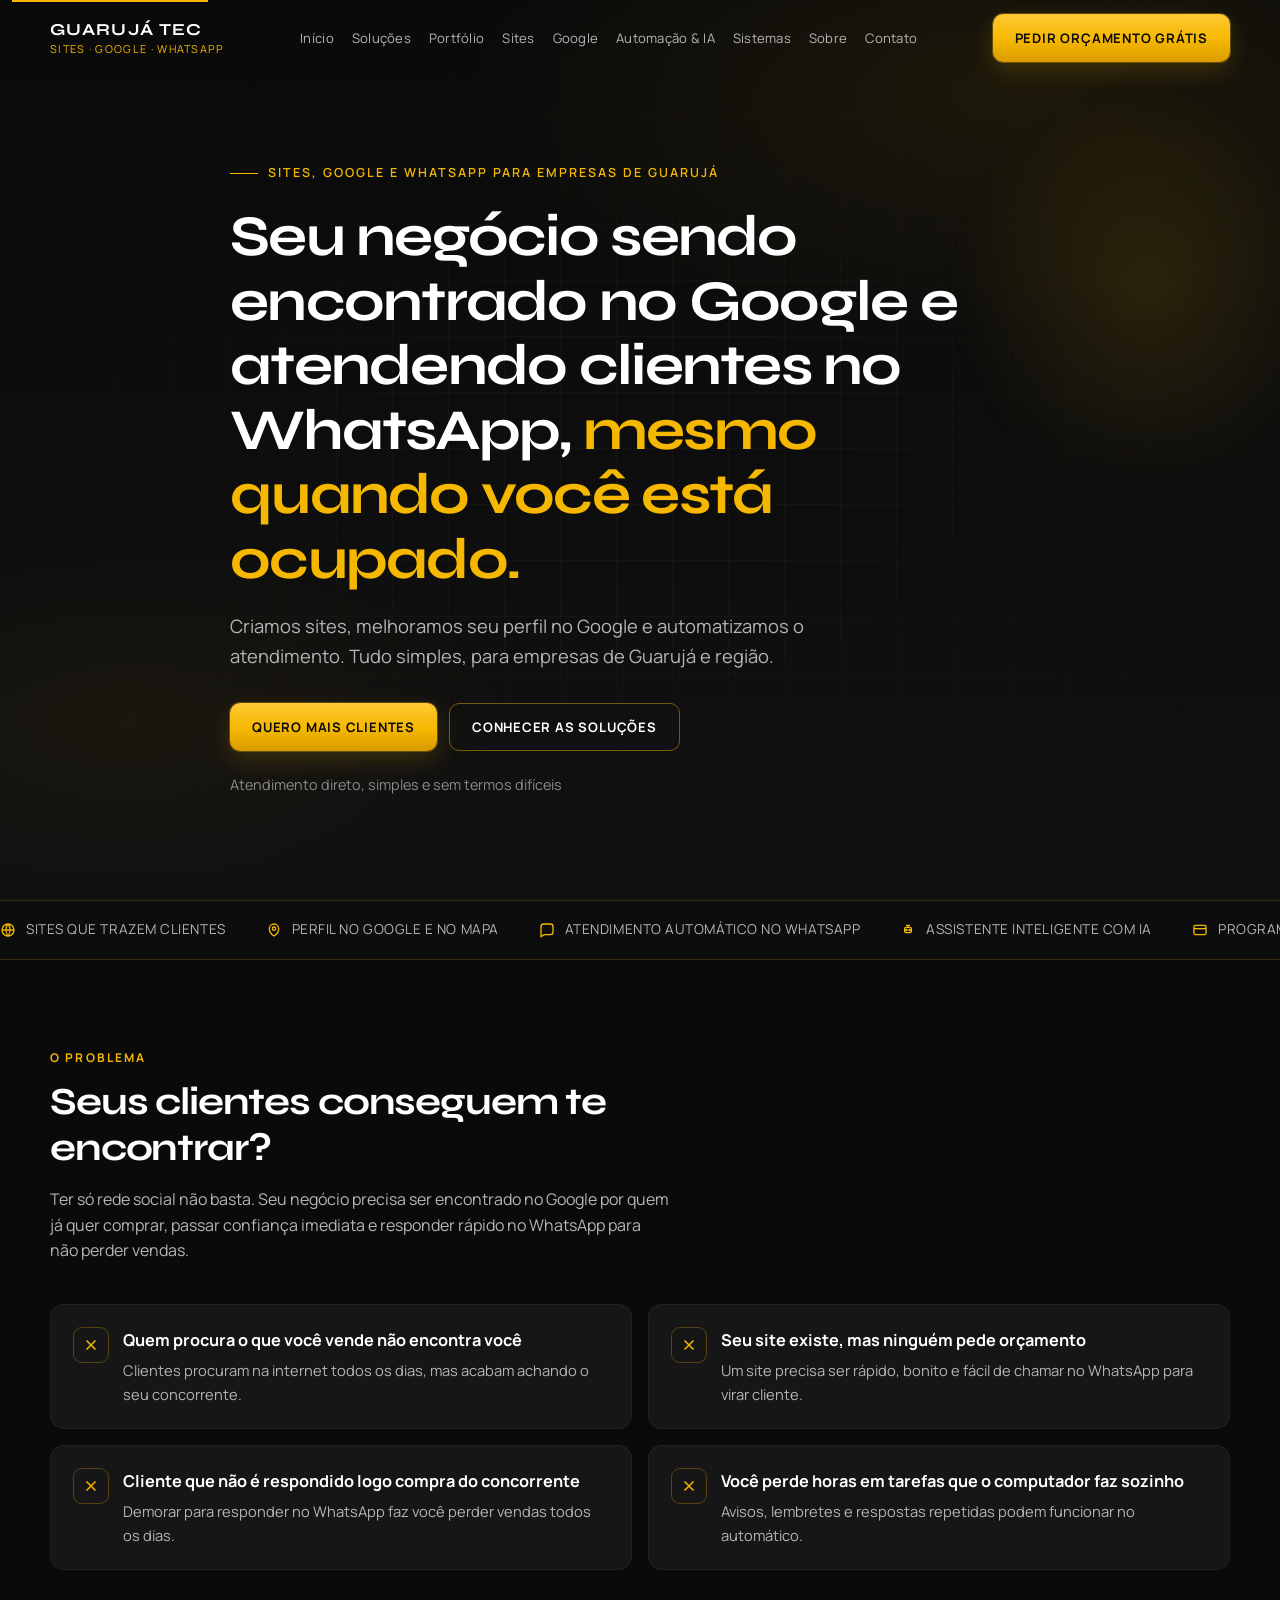
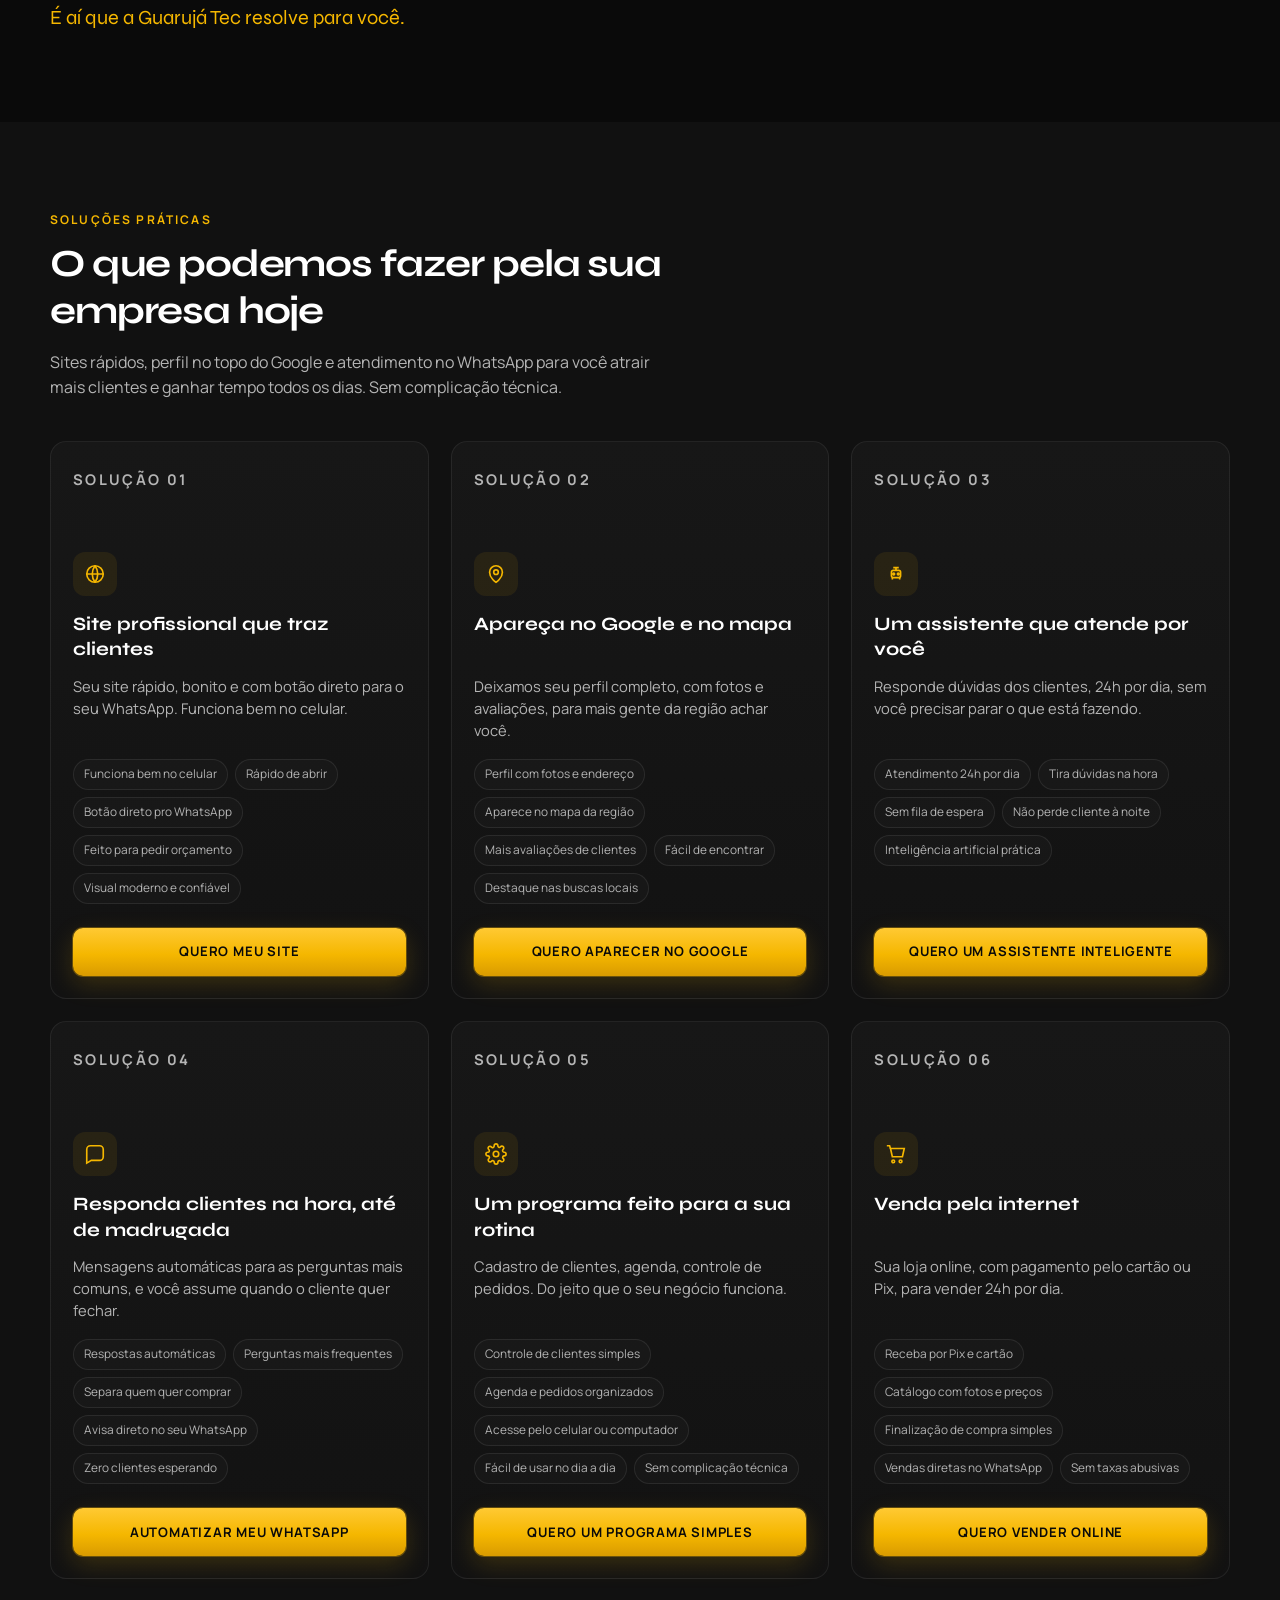
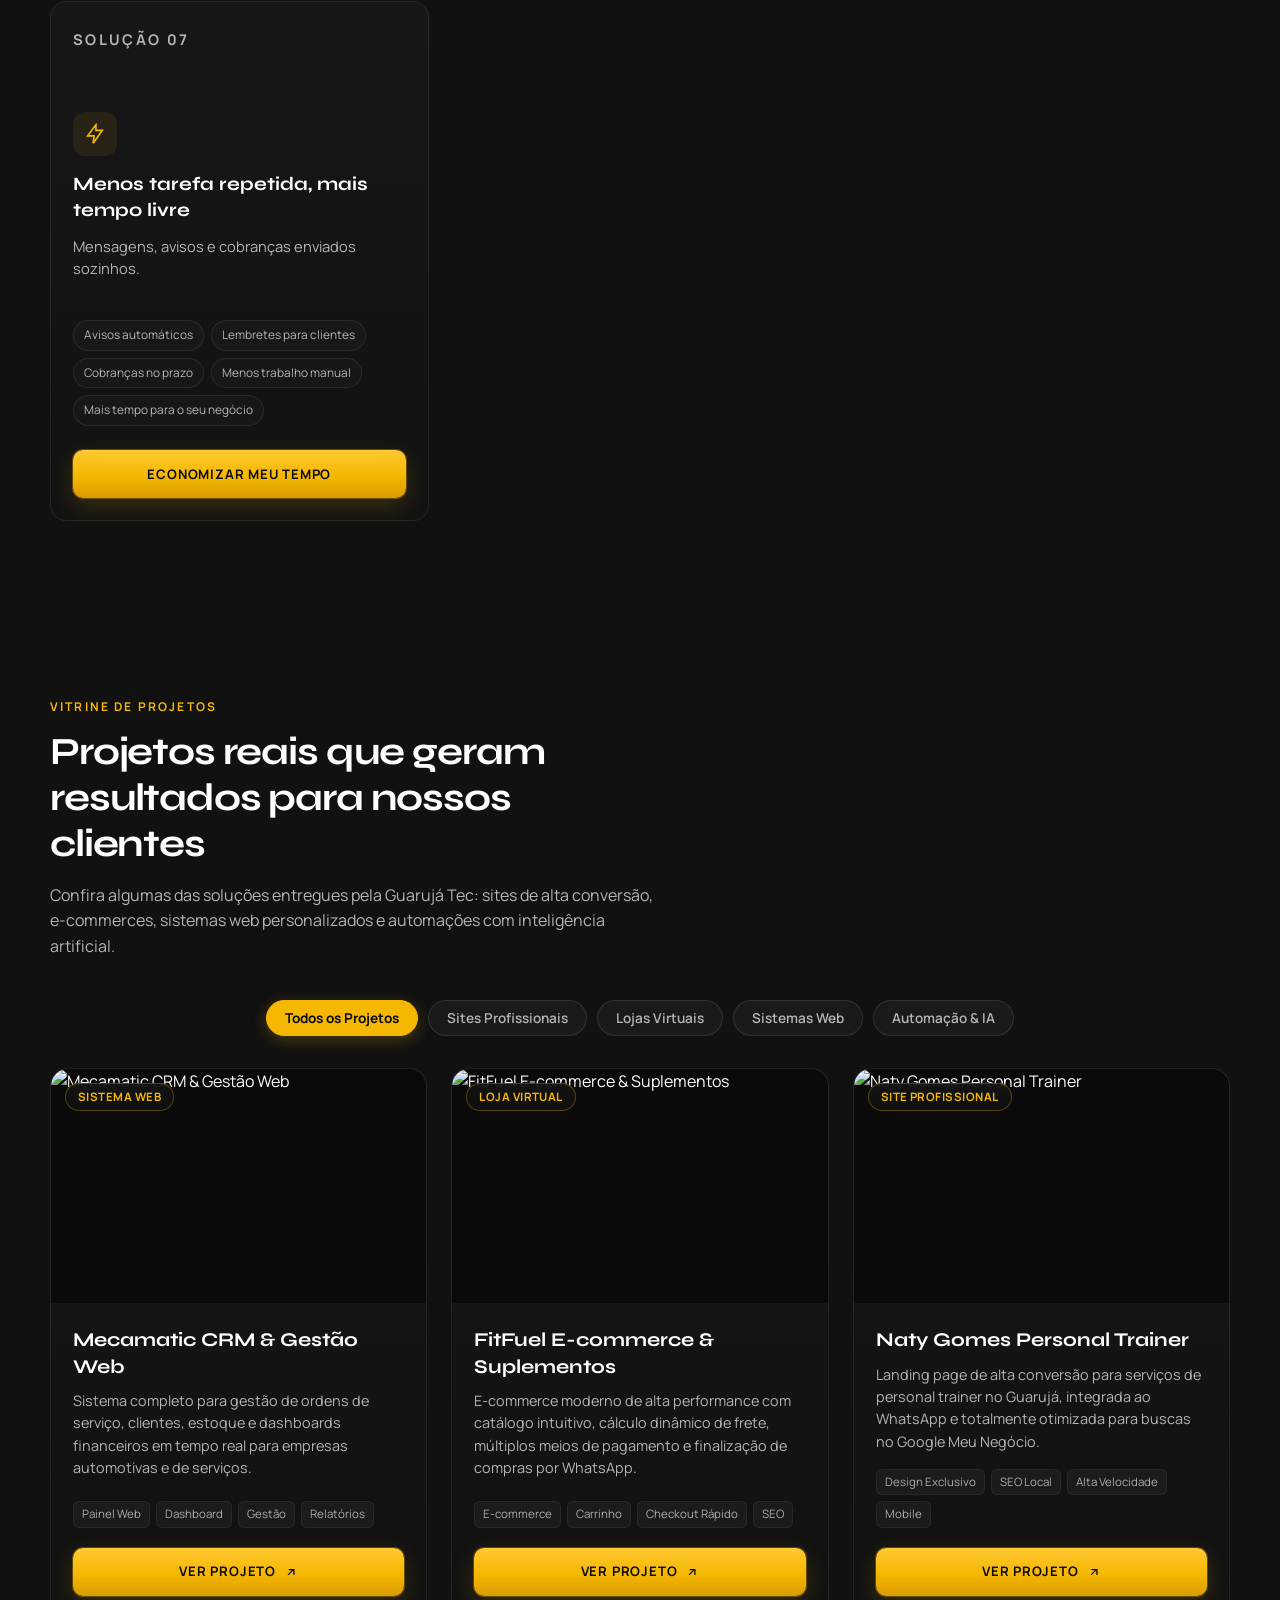
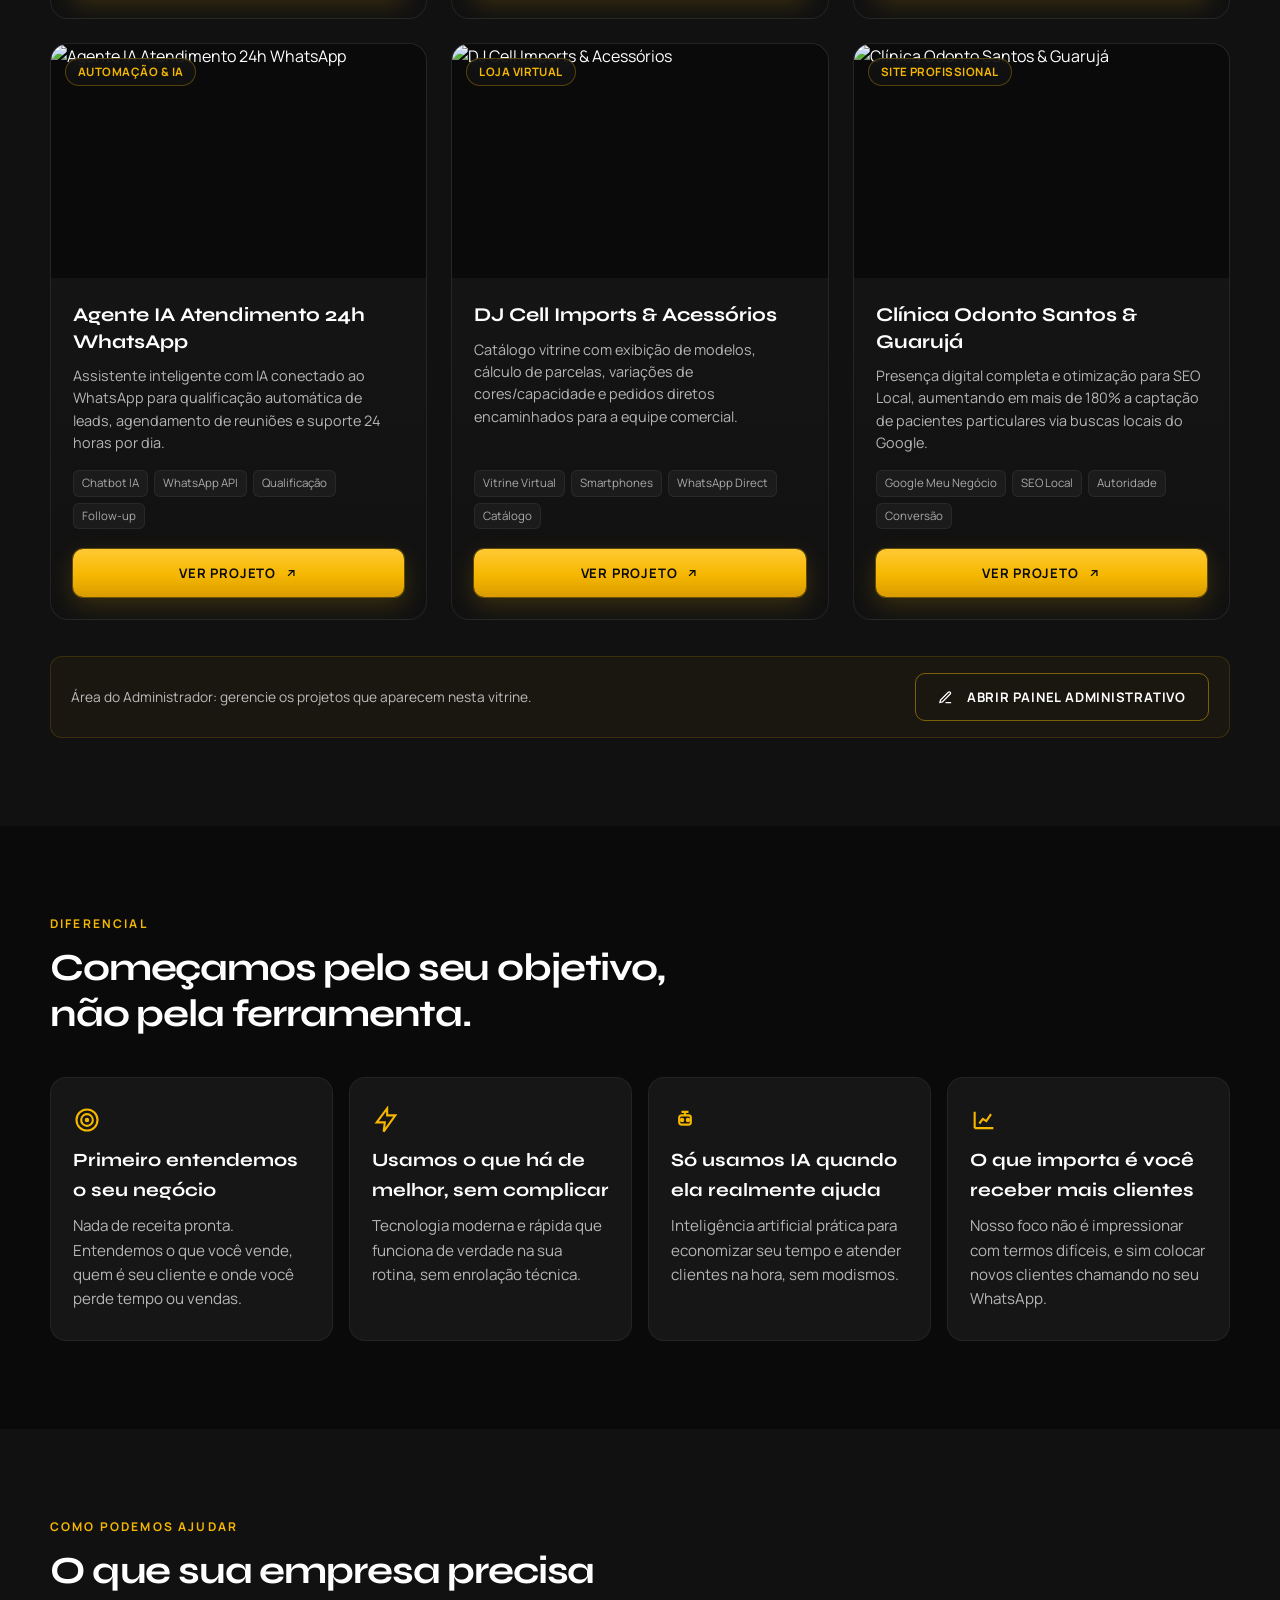
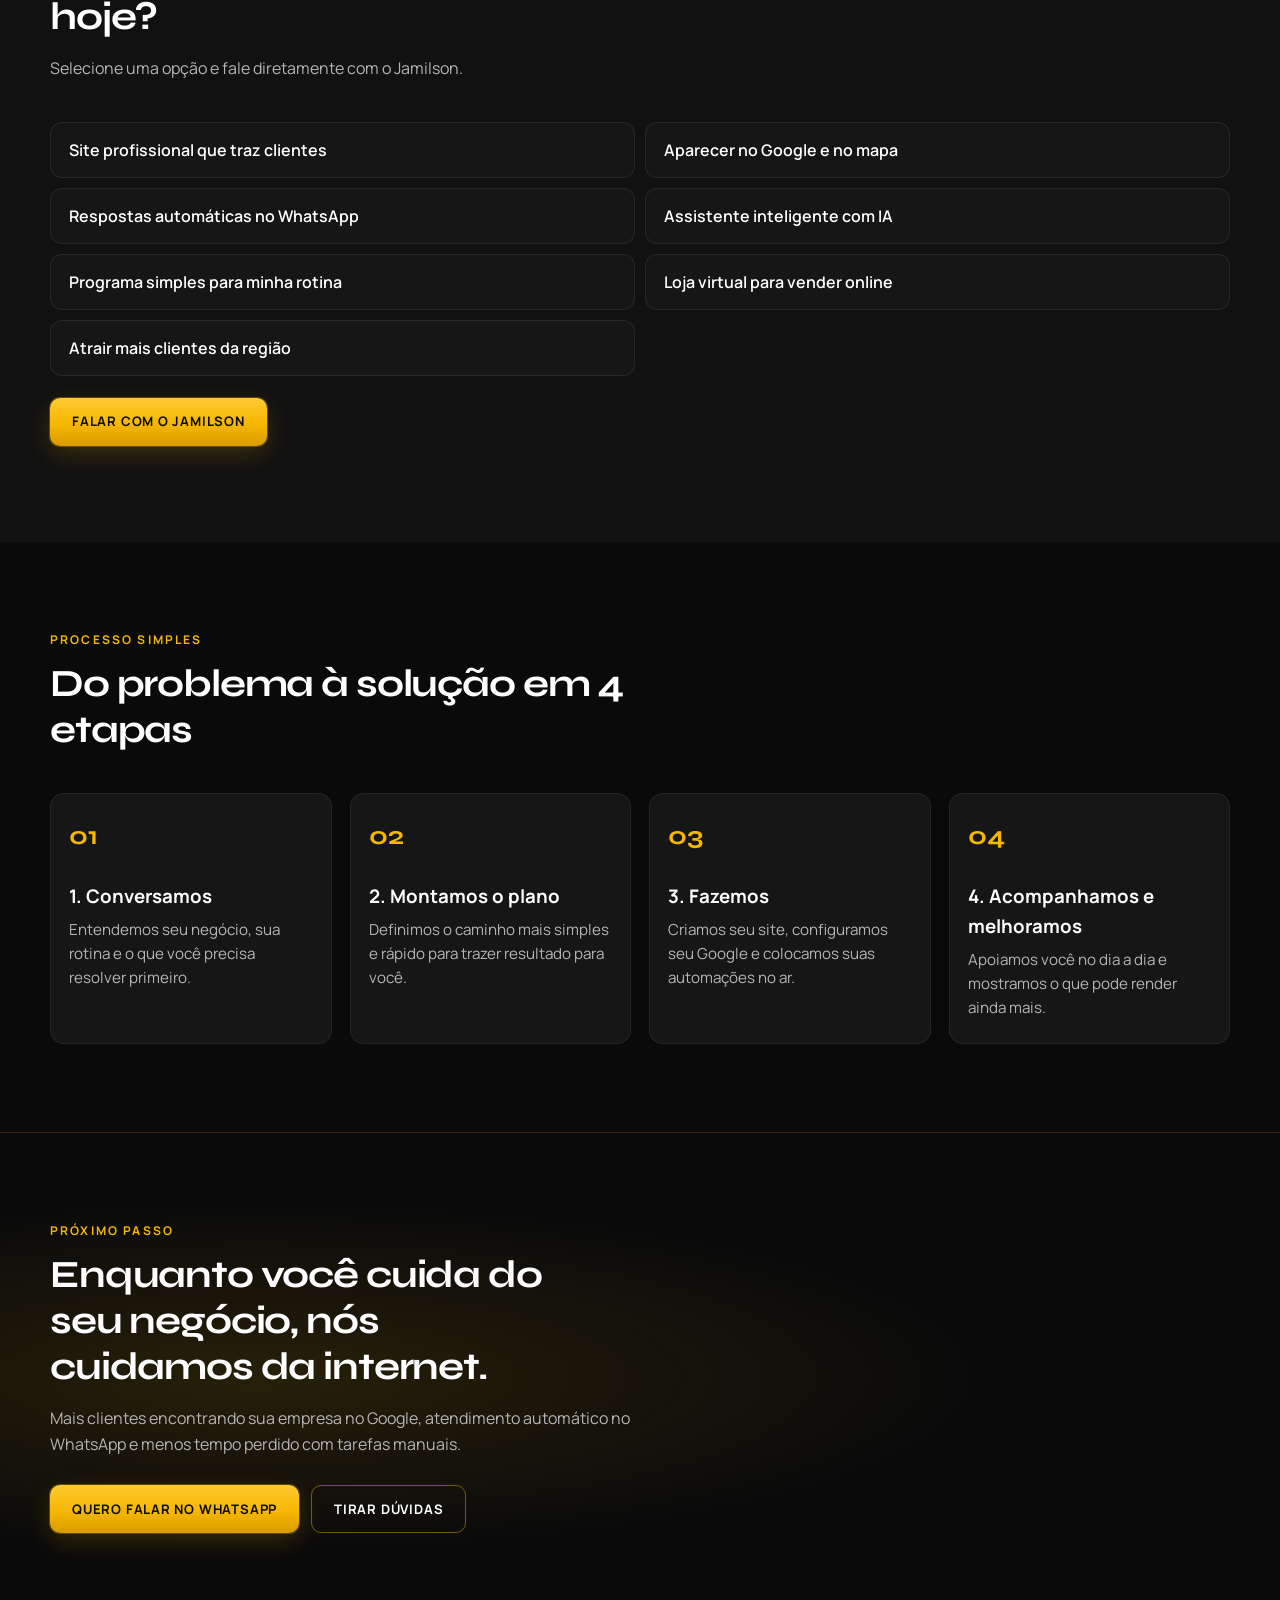
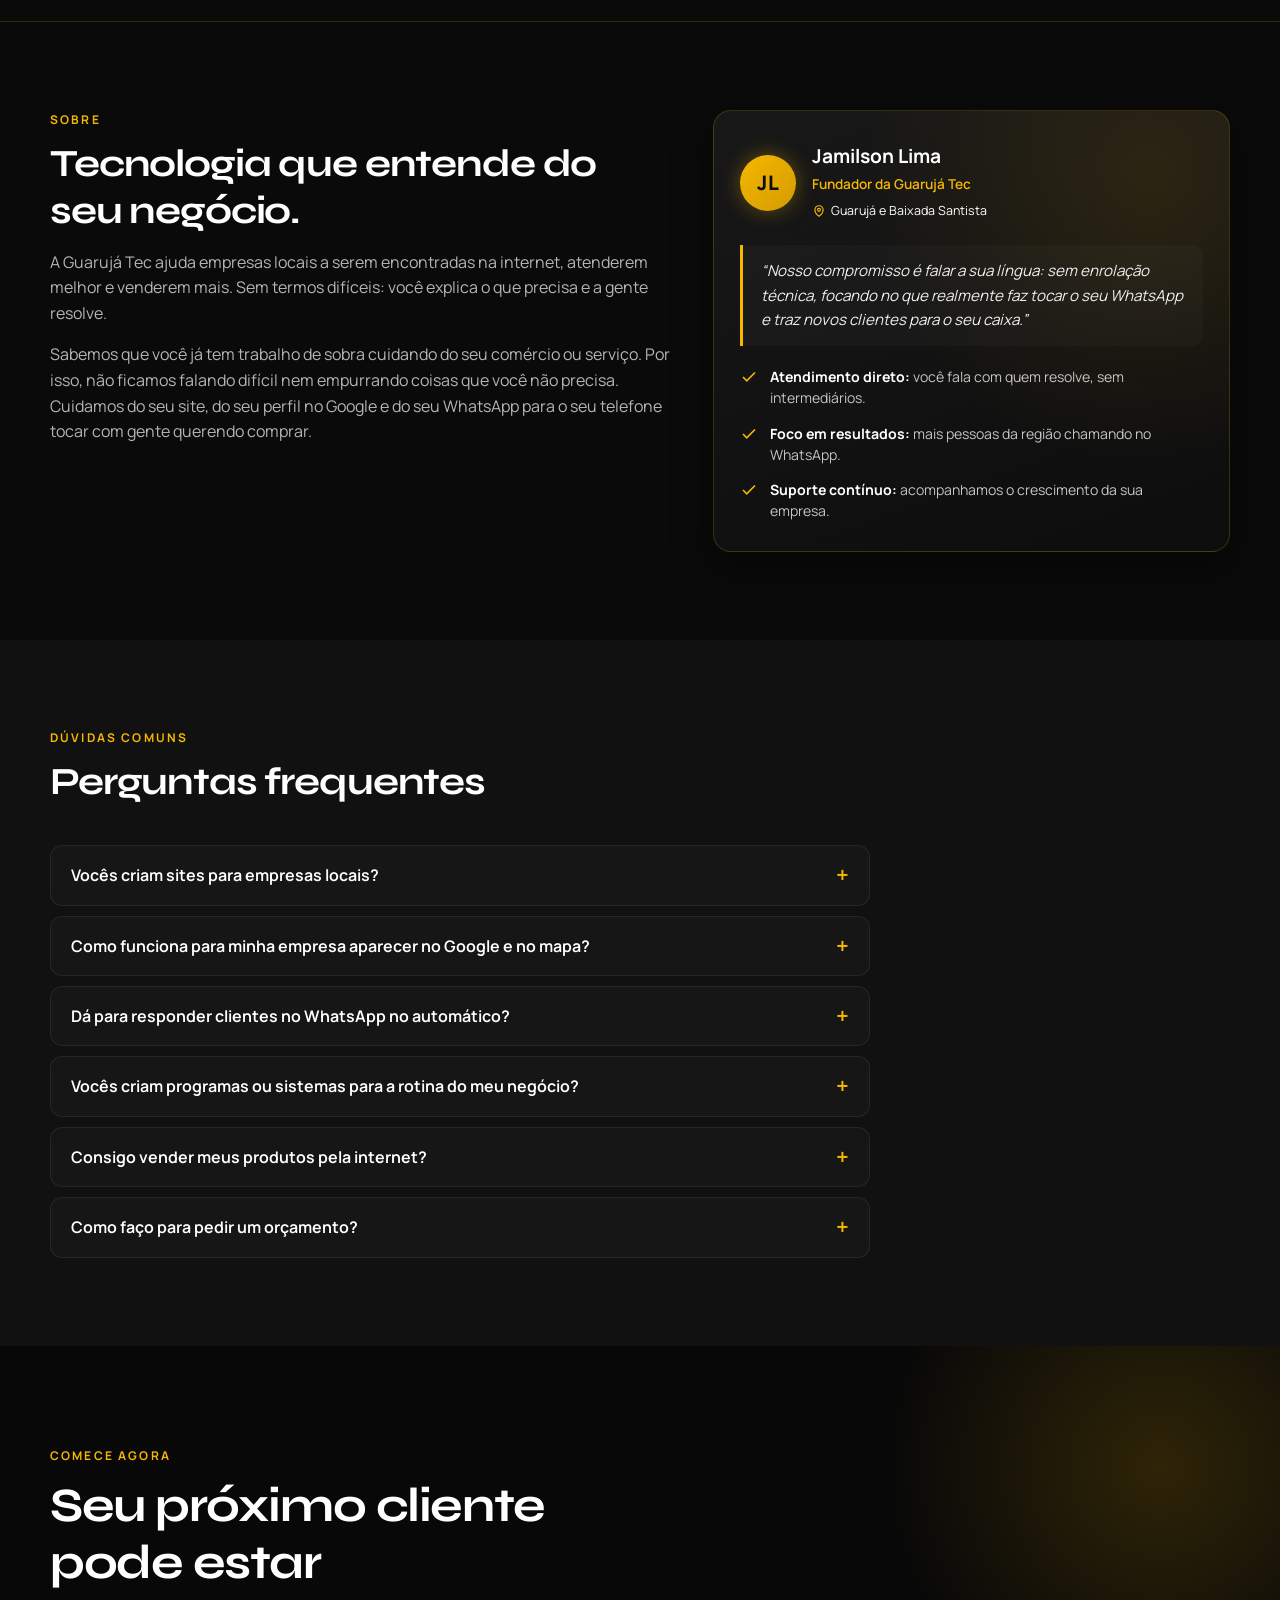
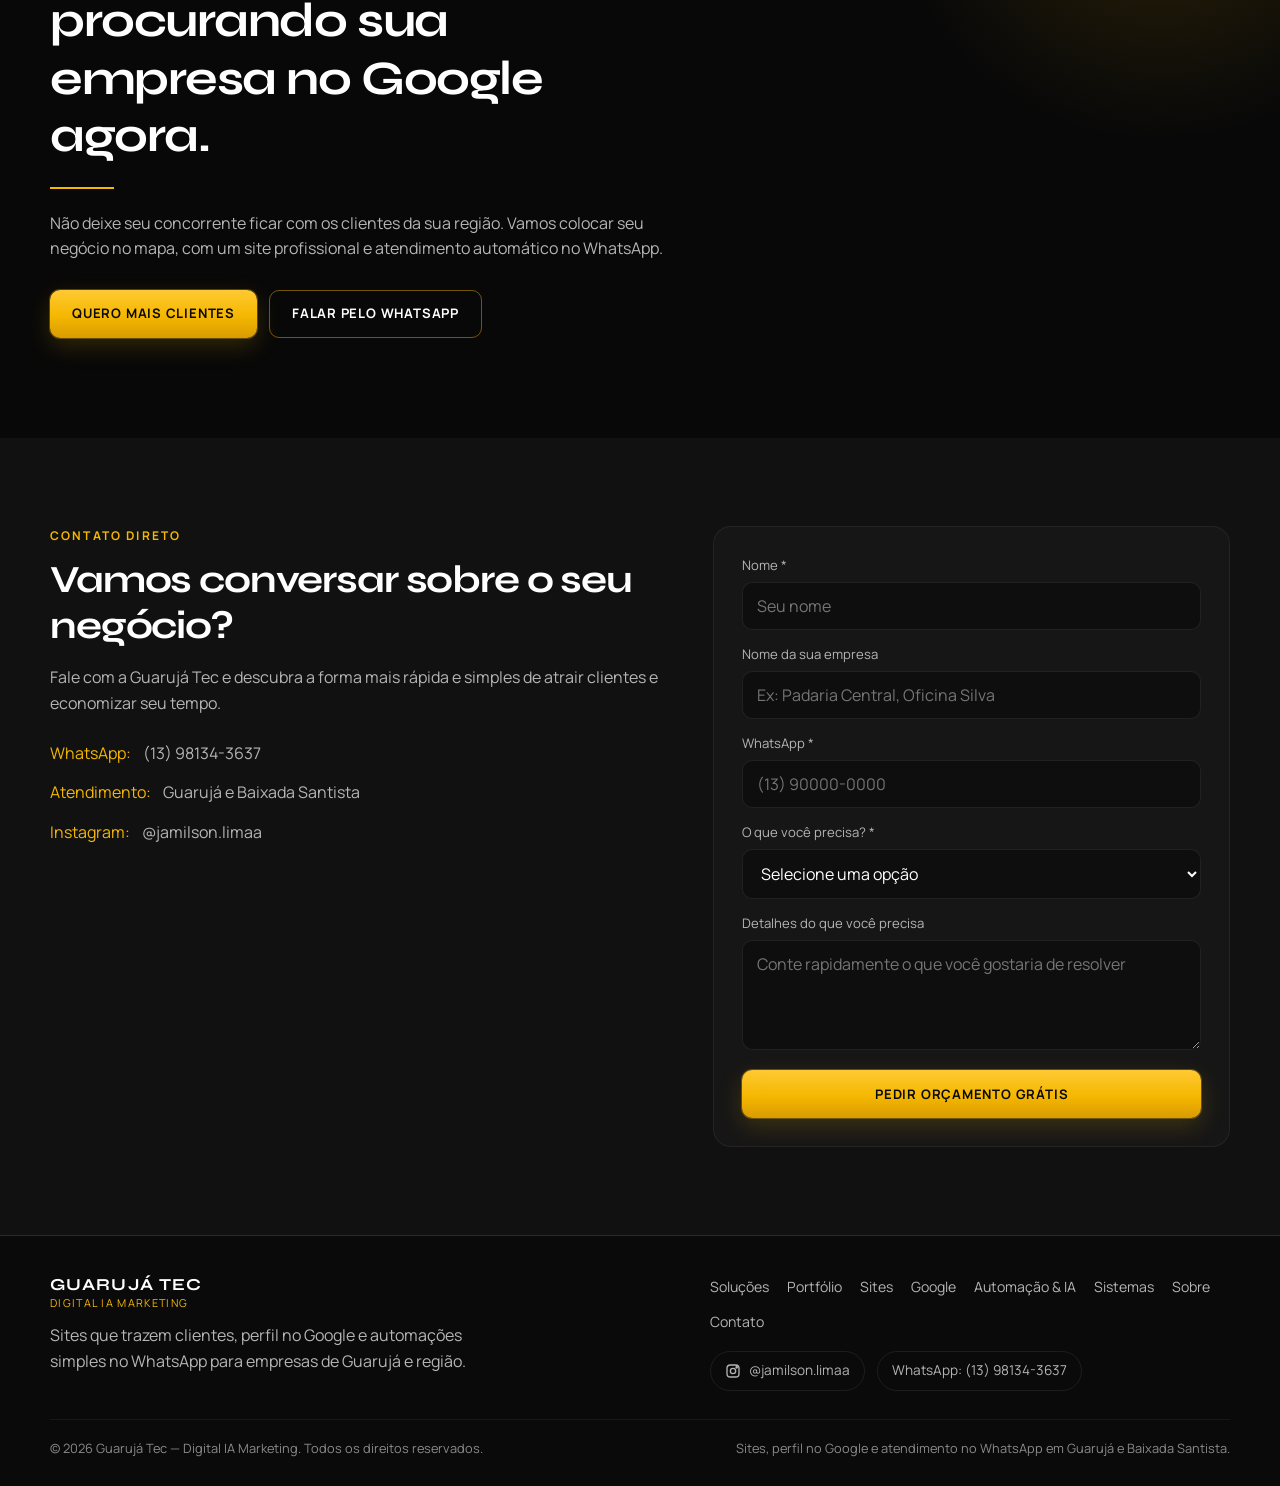
==== commit 6c108401: "feat: simplifica linguagem para publico local, adiciona vitrine com painel adm e integra widget IA" ====
--- a/index.html
+++ b/index.html
@@ -52,11 +52,12 @@
     <div class="header-inner">
       <a class="logo" href="#inicio" aria-label="Guarujá Tec — início">
         <span class="logo-name">GUARUJÁ TEC</span>
-        <span class="logo-tag">Digital IA Marketing</span>
+        <span class="logo-tag">Sites · Google · WhatsApp</span>
       </a>
       <nav class="nav" aria-label="Principal">
         <a href="#inicio">Início</a>
         <a href="#solucoes">Soluções</a>
+        <a href="#portfolio">Portfólio</a>
         <a href="#sites">Sites</a>
         <a href="#google">Google</a>
         <a href="#automacao">Automação &amp; IA</a>
@@ -64,7 +65,7 @@
         <a href="#sobre">Sobre</a>
         <a href="#contato">Contato</a>
       </nav>
-      <a class="btn btn-gold header-cta" data-wa data-wa-msg="Olá! Gostaria de solicitar um orçamento com a Guarujá Tec.">Solicitar orçamento</a>
+      <a class="btn btn-gold header-cta" data-wa data-wa-msg="Olá! Gostaria de pedir um orçamento grátis com a Guarujá Tec.">Pedir orçamento grátis</a>
       <button class="nav-toggle" id="nav-toggle" aria-expanded="false" aria-controls="mobile-nav" aria-label="Abrir menu">
         <span></span>
       </button>
@@ -74,13 +75,14 @@
   <nav class="mobile-nav" id="mobile-nav" aria-label="Menu mobile">
     <a href="#inicio">Início</a>
     <a href="#solucoes">Soluções</a>
+    <a href="#portfolio">Portfólio</a>
     <a href="#sites">Sites</a>
     <a href="#google">Google</a>
     <a href="#automacao">Automação &amp; IA</a>
     <a href="#sistemas">Sistemas</a>
     <a href="#sobre">Sobre</a>
     <a href="#contato">Contato</a>
-    <a class="btn btn-gold" data-wa data-wa-msg="Olá! Gostaria de solicitar um orçamento com a Guarujá Tec.">Solicitar orçamento</a>
+    <a class="btn btn-gold" data-wa data-wa-msg="Olá! Gostaria de pedir um orçamento grátis com a Guarujá Tec.">Pedir orçamento grátis</a>
   </nav>
 
   <main>
@@ -90,31 +92,31 @@
         <div class="hero-orb"></div>
       </div>
       <div class="container hero-content">
-        <p class="eyebrow">Tecnologia · IA · Resultados</p>
-        <h1>Sua empresa mais digital. Mais inteligente. <span class="accent">Mais preparada para crescer.</span></h1>
-        <p class="hero-sub">Sites, Google, Inteligência Artificial, automação e sistemas web para transformar sua presença digital em resultados.</p>
+        <p class="eyebrow">Sites, Google e WhatsApp para empresas de Guarujá</p>
+        <h1>Seu negócio sendo encontrado no Google e atendendo clientes no WhatsApp, <span class="accent">mesmo quando você está ocupado.</span></h1>
+        <p class="hero-sub">Criamos sites, melhoramos seu perfil no Google e automatizamos o atendimento. Tudo simples, para empresas de Guarujá e região.</p>
         <div class="hero-actions">
-          <a class="btn btn-gold" data-wa data-wa-msg="Olá! Quero transformar meu negócio com a Guarujá Tec.">Quero transformar meu negócio</a>
+          <a class="btn btn-gold" data-wa data-wa-msg="Olá! Quero mais clientes para o meu negócio com a Guarujá Tec.">Quero mais clientes</a>
           <a class="btn btn-outline" href="#solucoes">Conhecer as soluções</a>
         </div>
-        <p class="hero-note">Atendimento para empresas e negócios locais</p>
+        <p class="hero-note">Atendimento direto, simples e sem termos difíceis</p>
       </div>
     </section>
 
     <div class="trust" role="presentation">
       <div class="trust-track">
-        <div class="trust-item"><svg width="16" height="16" viewBox="0 0 24 24" fill="none" stroke="currentColor" stroke-width="2"><circle cx="12" cy="12" r="9"/><path d="M3 12h18M12 3a15 15 0 010 18M12 3a15 15 0 000 18"/></svg>Sites profissionais</div>
-        <div class="trust-item"><svg width="16" height="16" viewBox="0 0 24 24" fill="none" stroke="currentColor" stroke-width="2"><circle cx="11" cy="11" r="7"/><path d="M21 21l-4.3-4.3"/></svg>SEO Local</div>
-        <div class="trust-item"><svg width="16" height="16" viewBox="0 0 24 24" fill="none" stroke="currentColor" stroke-width="2"><path d="M12 21s7-4.4 7-11a7 7 0 10-14 0c0 6.6 7 11 7 11z"/><circle cx="12" cy="10" r="2.5"/></svg>Google Meu Negócio</div>
-        <div class="trust-item"><svg width="16" height="16" viewBox="0 0 24 24" fill="none" stroke="currentColor" stroke-width="2"><rect x="4" y="4" width="16" height="16" rx="3"/><path d="M8 12h8M12 8v8"/></svg>Automação com IA</div>
-        <div class="trust-item"><svg width="16" height="16" viewBox="0 0 24 24" fill="none" stroke="currentColor" stroke-width="2"><rect x="3" y="5" width="18" height="14" rx="2"/><path d="M3 10h18"/></svg>Sistemas Web</div>
-        <div class="trust-item"><svg width="16" height="16" viewBox="0 0 24 24" fill="none" stroke="currentColor" stroke-width="2"><path d="M6 6h15l-2 9H8L6 6z"/><circle cx="9" cy="20" r="1.5"/><circle cx="17" cy="20" r="1.5"/></svg>Lojas Virtuais</div>
-        <div class="trust-item"><svg width="16" height="16" viewBox="0 0 24 24" fill="none" stroke="currentColor" stroke-width="2"><circle cx="12" cy="12" r="9"/><path d="M3 12h18M12 3a15 15 0 010 18M12 3a15 15 0 000 18"/></svg>Sites profissionais</div>
-        <div class="trust-item"><svg width="16" height="16" viewBox="0 0 24 24" fill="none" stroke="currentColor" stroke-width="2"><circle cx="11" cy="11" r="7"/><path d="M21 21l-4.3-4.3"/></svg>SEO Local</div>
-        <div class="trust-item"><svg width="16" height="16" viewBox="0 0 24 24" fill="none" stroke="currentColor" stroke-width="2"><path d="M12 21s7-4.4 7-11a7 7 0 10-14 0c0 6.6 7 11 7 11z"/><circle cx="12" cy="10" r="2.5"/></svg>Google Meu Negócio</div>
-        <div class="trust-item"><svg width="16" height="16" viewBox="0 0 24 24" fill="none" stroke="currentColor" stroke-width="2"><rect x="4" y="4" width="16" height="16" rx="3"/><path d="M8 12h8M12 8v8"/></svg>Automação com IA</div>
-        <div class="trust-item"><svg width="16" height="16" viewBox="0 0 24 24" fill="none" stroke="currentColor" stroke-width="2"><rect x="3" y="5" width="18" height="14" rx="2"/><path d="M3 10h18"/></svg>Sistemas Web</div>
-        <div class="trust-item"><svg width="16" height="16" viewBox="0 0 24 24" fill="none" stroke="currentColor" stroke-width="2"><path d="M6 6h15l-2 9H8L6 6z"/><circle cx="9" cy="20" r="1.5"/><circle cx="17" cy="20" r="1.5"/></svg>Lojas Virtuais</div>
+        <div class="trust-item"><svg width="16" height="16" viewBox="0 0 24 24" fill="none" stroke="currentColor" stroke-width="2"><circle cx="12" cy="12" r="9"/><path d="M3 12h18M12 3a15 15 0 010 18M12 3a15 15 0 000 18"/></svg>Sites que trazem clientes</div>
+        <div class="trust-item"><svg width="16" height="16" viewBox="0 0 24 24" fill="none" stroke="currentColor" stroke-width="2"><path d="M12 21s7-4.4 7-11a7 7 0 10-14 0c0 6.6 7 11 7 11z"/><circle cx="12" cy="10" r="2.5"/></svg>Perfil no Google e no mapa</div>
+        <div class="trust-item"><svg width="16" height="16" viewBox="0 0 24 24" fill="none" stroke="currentColor" stroke-width="2"><path d="M21 15a4 4 0 01-4 4H8l-5 3V7a4 4 0 014-4h10a4 4 0 014 4z"/></svg>Atendimento automático no WhatsApp</div>
+        <div class="trust-item"><svg width="16" height="16" viewBox="0 0 24 24" fill="none" stroke="currentColor" stroke-width="2"><rect x="7" y="8" width="10" height="8" rx="2"/><circle cx="9.5" cy="12" r="1"/><circle cx="14.5" cy="12" r="1"/><path d="M12 8V5M9 5h6"/></svg>Assistente inteligente com IA</div>
+        <div class="trust-item"><svg width="16" height="16" viewBox="0 0 24 24" fill="none" stroke="currentColor" stroke-width="2"><rect x="3" y="5" width="18" height="14" rx="2"/><path d="M3 10h18"/></svg>Programa para sua rotina</div>
+        <div class="trust-item"><svg width="16" height="16" viewBox="0 0 24 24" fill="none" stroke="currentColor" stroke-width="2"><path d="M6 6h15l-2 9H8L6 6z"/><circle cx="9" cy="20" r="1.5"/><circle cx="17" cy="20" r="1.5"/></svg>Loja online com Pix e Cartão</div>
+        <div class="trust-item"><svg width="16" height="16" viewBox="0 0 24 24" fill="none" stroke="currentColor" stroke-width="2"><circle cx="12" cy="12" r="9"/><path d="M3 12h18M12 3a15 15 0 010 18M12 3a15 15 0 000 18"/></svg>Sites que trazem clientes</div>
+        <div class="trust-item"><svg width="16" height="16" viewBox="0 0 24 24" fill="none" stroke="currentColor" stroke-width="2"><path d="M12 21s7-4.4 7-11a7 7 0 10-14 0c0 6.6 7 11 7 11z"/><circle cx="12" cy="10" r="2.5"/></svg>Perfil no Google e no mapa</div>
+        <div class="trust-item"><svg width="16" height="16" viewBox="0 0 24 24" fill="none" stroke="currentColor" stroke-width="2"><path d="M21 15a4 4 0 01-4 4H8l-5 3V7a4 4 0 014-4h10a4 4 0 014 4z"/></svg>Atendimento automático no WhatsApp</div>
+        <div class="trust-item"><svg width="16" height="16" viewBox="0 0 24 24" fill="none" stroke="currentColor" stroke-width="2"><rect x="7" y="8" width="10" height="8" rx="2"/><circle cx="9.5" cy="12" r="1"/><circle cx="14.5" cy="12" r="1"/><path d="M12 8V5M9 5h6"/></svg>Assistente inteligente com IA</div>
+        <div class="trust-item"><svg width="16" height="16" viewBox="0 0 24 24" fill="none" stroke="currentColor" stroke-width="2"><rect x="3" y="5" width="18" height="14" rx="2"/><path d="M3 10h18"/></svg>Programa para sua rotina</div>
+        <div class="trust-item"><svg width="16" height="16" viewBox="0 0 24 24" fill="none" stroke="currentColor" stroke-width="2"><path d="M6 6h15l-2 9H8L6 6z"/><circle cx="9" cy="20" r="1.5"/><circle cx="17" cy="20" r="1.5"/></svg>Loja online com Pix e Cartão</div>
       </div>
     </div>
 
@@ -122,180 +124,190 @@
       <div class="container">
         <div class="section-head reveal">
           <p class="section-kicker">O problema</p>
-          <h2>Sua empresa está realmente preparada para o digital?</h2>
-          <p class="lead">Ter apenas um perfil nas redes sociais não é suficiente. Seu negócio precisa ser encontrado no Google, transmitir confiança, atender rapidamente e ter processos que funcionem mesmo quando você não está disponível.</p>
+          <h2>Seus clientes conseguem te encontrar?</h2>
+          <p class="lead">Ter só rede social não basta. Seu negócio precisa ser encontrado no Google por quem já quer comprar, passar confiança imediata e responder rápido no WhatsApp para não perder vendas.</p>
         </div>
         <div class="problem-grid">
           <article class="problem-card reveal">
             <div class="problem-icon" aria-hidden="true"><svg width="18" height="18" viewBox="0 0 24 24" fill="none" stroke="currentColor" stroke-width="2"><path d="M18 6L6 18M6 6l12 12"/></svg></div>
             <div>
-              <h3>Seu negócio não aparece no Google</h3>
-              <p>Clientes procuram empresas como a sua todos os dias.</p>
+              <h3>Quem procura o que você vende não encontra você</h3>
+              <p>Clientes procuram na internet todos os dias, mas acabam achando o seu concorrente.</p>
             </div>
           </article>
           <article class="problem-card reveal">
             <div class="problem-icon" aria-hidden="true"><svg width="18" height="18" viewBox="0 0 24 24" fill="none" stroke="currentColor" stroke-width="2"><path d="M18 6L6 18M6 6l12 12"/></svg></div>
             <div>
-              <h3>Seu site não gera contatos</h3>
-              <p>Um site bonito precisa também ser rápido, estratégico e focado em conversão.</p>
+              <h3>Seu site existe, mas ninguém pede orçamento</h3>
+              <p>Um site precisa ser rápido, bonito e fácil de chamar no WhatsApp para virar cliente.</p>
             </div>
           </article>
           <article class="problem-card reveal">
             <div class="problem-icon" aria-hidden="true"><svg width="18" height="18" viewBox="0 0 24 24" fill="none" stroke="currentColor" stroke-width="2"><path d="M18 6L6 18M6 6l12 12"/></svg></div>
             <div>
-              <h3>Você perde clientes no WhatsApp</h3>
-              <p>Respostas demoradas podem significar oportunidades perdidas.</p>
+              <h3>Cliente que não é respondido logo compra do concorrente</h3>
+              <p>Demorar para responder no WhatsApp faz você perder vendas todos os dias.</p>
             </div>
           </article>
           <article class="problem-card reveal">
             <div class="problem-icon" aria-hidden="true"><svg width="18" height="18" viewBox="0 0 24 24" fill="none" stroke="currentColor" stroke-width="2"><path d="M18 6L6 18M6 6l12 12"/></svg></div>
             <div>
-              <h3>Processos manuais consomem seu tempo</h3>
-              <p>Automação e IA podem assumir tarefas repetitivas.</p>
+              <h3>Você perde horas em tarefas que o computador faz sozinho</h3>
+              <p>Avisos, lembretes e respostas repetidas podem funcionar no automático.</p>
             </div>
           </article>
         </div>
-        <p class="bridge reveal">É aí que entra a Guarujá Tec.</p>
+        <p class="bridge reveal">É aí que a Guarujá Tec resolve para você.</p>
       </div>
     </section>
 
     <section class="section section-alt" id="solucoes">
       <div class="container">
         <div class="section-head reveal">
-          <p class="section-kicker">Soluções</p>
-          <h2>Tecnologia para colocar seu negócio em outro nível</h2>
-          <p class="lead">Soluções digitais pensadas para atrair clientes, melhorar processos e aumentar a presença online da sua empresa. Criação de sites, Google Meu Negócio, SEO Local, automação e inteligência artificial em Guarujá.</p>
+          <p class="section-kicker">Soluções práticas</p>
+          <h2>O que podemos fazer pela sua empresa hoje</h2>
+          <p class="lead">Sites rápidos, perfil no topo do Google e atendimento no WhatsApp para você atrair mais clientes e ganhar tempo todos os dias. Sem complicação técnica.</p>
         </div>
         <div class="solutions-grid">
 
           <article class="solution-card reveal" id="sites">
             <p class="sol-num">SOLUÇÃO 01</p>
             <div class="sol-icon" aria-hidden="true"><svg width="22" height="22" viewBox="0 0 24 24" fill="none" stroke="currentColor" stroke-width="1.8"><circle cx="12" cy="12" r="9"/><path d="M3 12h18M12 3a15 15 0 010 18M12 3a15 15 0 000 18"/></svg></div>
-            <h3>Sites Profissionais que Vendem</h3>
-            <p>Criamos sites modernos, rápidos, responsivos e desenvolvidos para apresentar sua empresa, gerar confiança e transformar visitantes em clientes.</p>
-            <ul class="chip-list">
-              <li class="chip">Design profissional</li>
-              <li class="chip">Responsivo</li>
-              <li class="chip">SEO</li>
-              <li class="chip">Alta velocidade</li>
-              <li class="chip">Integração com WhatsApp</li>
-              <li class="chip">Foco em conversão</li>
-            </ul>
-            <a class="btn btn-gold" data-wa data-wa-msg="Olá! Quero um site profissional com a Guarujá Tec.">Quero um site</a>
+            <h3>Site profissional que traz clientes</h3>
+            <p>Seu site rápido, bonito e com botão direto para o seu WhatsApp. Funciona bem no celular.</p>
+            <ul class="chip-list">
+              <li class="chip">Funciona bem no celular</li>
+              <li class="chip">Rápido de abrir</li>
+              <li class="chip">Botão direto pro WhatsApp</li>
+              <li class="chip">Feito para pedir orçamento</li>
+              <li class="chip">Visual moderno e confiável</li>
+            </ul>
+            <a class="btn btn-gold" data-wa data-wa-msg="Olá! Quero um site profissional que traz clientes com a Guarujá Tec.">Quero meu site</a>
           </article>
 
           <article class="solution-card reveal" id="google">
             <p class="sol-num">SOLUÇÃO 02</p>
             <div class="sol-icon" aria-hidden="true"><svg width="22" height="22" viewBox="0 0 24 24" fill="none" stroke="currentColor" stroke-width="1.8"><path d="M12 21s7-4.4 7-11a7 7 0 10-14 0c0 6.6 7 11 7 11z"/><circle cx="12" cy="10" r="2.5"/></svg></div>
-            <h3>Sua empresa no Google</h3>
-            <p>Otimizamos o Perfil da Empresa no Google para aumentar sua visibilidade nas buscas e facilitar que novos clientes encontrem seu negócio.</p>
-            <ul class="chip-list">
-              <li class="chip">Criação/configuração</li>
-              <li class="chip">Otimização do perfil</li>
-              <li class="chip">Categorias</li>
-              <li class="chip">Descrição estratégica</li>
-              <li class="chip">Fotos e publicações</li>
-              <li class="chip">SEO Local</li>
-              <li class="chip">Avaliações</li>
-            </ul>
-            <a class="btn btn-gold" data-wa data-wa-msg="Olá! Quero aparecer mais no Google com a Guarujá Tec.">Quero aparecer mais no Google</a>
+            <h3>Apareça no Google e no mapa</h3>
+            <p>Deixamos seu perfil completo, com fotos e avaliações, para mais gente da região achar você.</p>
+            <ul class="chip-list">
+              <li class="chip">Perfil com fotos e endereço</li>
+              <li class="chip">Aparece no mapa da região</li>
+              <li class="chip">Mais avaliações de clientes</li>
+              <li class="chip">Fácil de encontrar</li>
+              <li class="chip">Destaque nas buscas locais</li>
+            </ul>
+            <a class="btn btn-gold" data-wa data-wa-msg="Olá! Quero aparecer no Google e no mapa com a Guarujá Tec.">Quero aparecer no Google</a>
           </article>
 
           <article class="solution-card reveal" id="automacao">
             <p class="sol-num">SOLUÇÃO 03</p>
             <div class="sol-icon" aria-hidden="true"><svg width="22" height="22" viewBox="0 0 24 24" fill="none" stroke="currentColor" stroke-width="1.8"><rect x="7" y="8" width="10" height="8" rx="2"/><circle cx="9.5" cy="12" r="1"/><circle cx="14.5" cy="12" r="1"/><path d="M12 8V5M9 5h6M8 16v2M16 16v2"/></svg></div>
-            <h3>IA para trabalhar pelo seu negócio</h3>
-            <p>Utilizamos Inteligência Artificial para criar soluções que automatizam tarefas, melhoram o atendimento e ajudam sua empresa a ganhar produtividade.</p>
-            <ul class="chip-list">
-              <li class="chip">Assistentes inteligentes</li>
-              <li class="chip">Chatbots</li>
-              <li class="chip">Geração de conteúdo</li>
-              <li class="chip">Automação de processos</li>
-              <li class="chip">Atendimento automatizado</li>
-              <li class="chip">Integrações</li>
-            </ul>
-            <a class="btn btn-gold" data-wa data-wa-msg="Olá! Quero usar IA na minha empresa com a Guarujá Tec.">Quero usar IA na minha empresa</a>
+            <h3>Um assistente que atende por você</h3>
+            <p>Responde dúvidas dos clientes, 24h por dia, sem você precisar parar o que está fazendo.</p>
+            <ul class="chip-list">
+              <li class="chip">Atendimento 24h por dia</li>
+              <li class="chip">Tira dúvidas na hora</li>
+              <li class="chip">Sem fila de espera</li>
+              <li class="chip">Não perde cliente à noite</li>
+              <li class="chip">Inteligência artificial prática</li>
+            </ul>
+            <a class="btn btn-gold" data-wa data-wa-msg="Olá! Quero um assistente que atende por mim com a Guarujá Tec.">Quero um assistente inteligente</a>
           </article>
 
           <article class="solution-card reveal">
             <p class="sol-num">SOLUÇÃO 04</p>
             <div class="sol-icon" aria-hidden="true"><svg width="22" height="22" viewBox="0 0 24 24" fill="none" stroke="currentColor" stroke-width="1.8"><path d="M21 15a4 4 0 01-4 4H8l-5 3V7a4 4 0 014-4h10a4 4 0 014 4z"/></svg></div>
-            <h3>Atendimento automatizado no WhatsApp</h3>
-            <p>Automatize parte do atendimento da sua empresa e esteja disponível para seus clientes mesmo fora do horário comercial.</p>
+            <h3>Responda clientes na hora, até de madrugada</h3>
+            <p>Mensagens automáticas para as perguntas mais comuns, e você assume quando o cliente quer fechar.</p>
             <ul class="chip-list">
               <li class="chip">Respostas automáticas</li>
-              <li class="chip">FAQ</li>
-              <li class="chip">Qualificação de leads</li>
-              <li class="chip">Captação de dados</li>
-              <li class="chip">Encaminhamento</li>
-              <li class="chip">Fluxos personalizados</li>
-              <li class="chip">Integração com IA</li>
-            </ul>
-            <a class="btn btn-gold" data-wa data-wa-msg="Olá! Quero automatizar meu WhatsApp com a Guarujá Tec.">Automatizar meu WhatsApp</a>
+              <li class="chip">Perguntas mais frequentes</li>
+              <li class="chip">Separa quem quer comprar</li>
+              <li class="chip">Avisa direto no seu WhatsApp</li>
+              <li class="chip">Zero clientes esperando</li>
+            </ul>
+            <a class="btn btn-gold" data-wa data-wa-msg="Olá! Quero automatizar o atendimento do meu WhatsApp com a Guarujá Tec.">Automatizar meu WhatsApp</a>
           </article>
 
           <article class="solution-card reveal" id="sistemas">
             <p class="sol-num">SOLUÇÃO 05</p>
             <div class="sol-icon" aria-hidden="true"><svg width="22" height="22" viewBox="0 0 24 24" fill="none" stroke="currentColor" stroke-width="1.8"><circle cx="12" cy="12" r="3"/><path d="M19.4 15a1.7 1.7 0 00.3 1.8l.1.1a2 2 0 11-2.8 2.8l-.1-.1a1.7 1.7 0 00-1.8-.3 1.7 1.7 0 00-1 1.5V21a2 2 0 11-4 0v-.1a1.7 1.7 0 00-1.1-1.5 1.7 1.7 0 00-1.8.3l-.1.1a2 2 0 11-2.8-2.8l.1-.1a1.7 1.7 0 00.3-1.8 1.7 1.7 0 00-1.5-1H3a2 2 0 110-4h.1a1.7 1.7 0 001.5-1 1.7 1.7 0 00-.3-1.8l-.1-.1a2 2 0 112.8-2.8l.1.1a1.7 1.7 0 001.8.3H9a1.7 1.7 0 001-1.5V3a2 2 0 114 0v.1a1.7 1.7 0 001 1.5 1.7 1.7 0 001.8-.3l.1-.1a2 2 0 112.8 2.8l-.1.1a1.7 1.7 0 00-.3 1.8V9c.3.6.9 1 1.5 1.1H21a2 2 0 110 4h-.1a1.7 1.7 0 00-1.5 1z"/></svg></div>
-            <h3>Sistemas Web sob medida</h3>
-            <p>Desenvolvemos sistemas web personalizados para solucionar necessidades específicas da sua empresa.</p>
-            <ul class="chip-list">
-              <li class="chip">Painéis administrativos</li>
-              <li class="chip">Gestão</li>
-              <li class="chip">Dashboards</li>
-              <li class="chip">CRM personalizado</li>
-              <li class="chip">Sistemas internos</li>
-              <li class="chip">Formulários inteligentes</li>
-              <li class="chip">Integrações</li>
-            </ul>
-            <a class="btn btn-gold" data-wa data-wa-msg="Olá! Quero criar um sistema web com a Guarujá Tec.">Criar meu sistema</a>
+            <h3>Um programa feito para a sua rotina</h3>
+            <p>Cadastro de clientes, agenda, controle de pedidos. Do jeito que o seu negócio funciona.</p>
+            <ul class="chip-list">
+              <li class="chip">Controle de clientes simples</li>
+              <li class="chip">Agenda e pedidos organizados</li>
+              <li class="chip">Acesse pelo celular ou computador</li>
+              <li class="chip">Fácil de usar no dia a dia</li>
+              <li class="chip">Sem complicação técnica</li>
+            </ul>
+            <a class="btn btn-gold" data-wa data-wa-msg="Olá! Quero um programa simples para organizar minha rotina com a Guarujá Tec.">Quero um programa simples</a>
           </article>
 
           <article class="solution-card reveal">
             <p class="sol-num">SOLUÇÃO 06</p>
             <div class="sol-icon" aria-hidden="true"><svg width="22" height="22" viewBox="0 0 24 24" fill="none" stroke="currentColor" stroke-width="1.8"><path d="M6 6h15l-2 9H8L6 6z"/><path d="M6 6L5 3H2"/><circle cx="9" cy="20" r="1.5"/><circle cx="17" cy="20" r="1.5"/></svg></div>
-            <h3>Sua loja vendendo online</h3>
-            <p>Criamos lojas virtuais profissionais para empresas que querem ampliar seus canais de venda e alcançar novos clientes.</p>
-            <ul class="chip-list">
-              <li class="chip">Catálogo</li>
-              <li class="chip">Carrinho</li>
-              <li class="chip">Checkout</li>
-              <li class="chip">Pagamentos</li>
-              <li class="chip">WhatsApp</li>
-              <li class="chip">Layout responsivo</li>
-              <li class="chip">SEO</li>
-            </ul>
-            <a class="btn btn-gold" data-wa data-wa-msg="Olá! Quero vender online com uma loja virtual da Guarujá Tec.">Quero vender online</a>
+            <h3>Venda pela internet</h3>
+            <p>Sua loja online, com pagamento pelo cartão ou Pix, para vender 24h por dia.</p>
+            <ul class="chip-list">
+              <li class="chip">Receba por Pix e cartão</li>
+              <li class="chip">Catálogo com fotos e preços</li>
+              <li class="chip">Finalização de compra simples</li>
+              <li class="chip">Vendas diretas no WhatsApp</li>
+              <li class="chip">Sem taxas abusivas</li>
+            </ul>
+            <a class="btn btn-gold" data-wa data-wa-msg="Olá! Quero vender pela internet com uma loja virtual da Guarujá Tec.">Quero vender online</a>
           </article>
 
           <article class="solution-card reveal">
             <p class="sol-num">SOLUÇÃO 07</p>
             <div class="sol-icon" aria-hidden="true"><svg width="22" height="22" viewBox="0 0 24 24" fill="none" stroke="currentColor" stroke-width="1.8"><path d="M13 2L4 14h7l-1 8 10-14h-7l0-6z"/></svg></div>
-            <h3>Automação para economizar tempo</h3>
-            <p>Identificamos tarefas repetitivas e criamos automações para tornar sua operação mais rápida e eficiente.</p>
-            <ul class="chip-list">
-              <li class="chip">Captação de leads</li>
-              <li class="chip">Envio de mensagens</li>
-              <li class="chip">Follow-up</li>
-              <li class="chip">Organização de clientes</li>
-              <li class="chip">Notificações</li>
-              <li class="chip">Processos comerciais</li>
-            </ul>
-            <a class="btn btn-gold" data-wa data-wa-msg="Olá! Quero automatizar processos da minha empresa com a Guarujá Tec.">Quero automatizar</a>
-          </article>
-
-          <article class="solution-card reveal">
-            <p class="sol-num">SOLUÇÃO 08</p>
-            <div class="sol-icon" aria-hidden="true"><svg width="22" height="22" viewBox="0 0 24 24" fill="none" stroke="currentColor" stroke-width="1.8"><circle cx="11" cy="11" r="7"/><path d="M21 21l-4.3-4.3"/></svg></div>
-            <h3>Mais visibilidade nas buscas</h3>
-            <p>Estratégias de SEO Local para ajudar sua empresa a conquistar mais presença nas pesquisas do Google e alcançar pessoas próximas ao seu negócio.</p>
-            <ul class="chip-list">
-              <li class="chip">SEO Local Guarujá</li>
-              <li class="chip">Google Meu Negócio</li>
-              <li class="chip">Presença nas buscas</li>
-            </ul>
-            <a class="btn btn-gold" data-wa data-wa-msg="Olá! Quero melhorar minha presença no Google com SEO Local.">Quero melhorar minha presença no Google</a>
-          </article>
+            <h3>Menos tarefa repetida, mais tempo livre</h3>
+            <p>Mensagens, avisos e cobranças enviados sozinhos.</p>
+            <ul class="chip-list">
+              <li class="chip">Avisos automáticos</li>
+              <li class="chip">Lembretes para clientes</li>
+              <li class="chip">Cobranças no prazo</li>
+              <li class="chip">Menos trabalho manual</li>
+              <li class="chip">Mais tempo para o seu negócio</li>
+            </ul>
+            <a class="btn btn-gold" data-wa data-wa-msg="Olá! Quero economizar tempo com tarefas automáticas com a Guarujá Tec.">Economizar meu tempo</a>
+          </article>
+        </div>
+      </div>
+    </section>
+
+    <!-- Seção Portfólio / Vitrine -->
+    <section class="section section-alt" id="portfolio">
+      <div class="container">
+        <div class="section-head reveal">
+          <p class="section-kicker">Vitrine de Projetos</p>
+          <h2>Projetos reais que geram resultados para nossos clientes</h2>
+          <p class="lead">Confira algumas das soluções entregues pela Guarujá Tec: sites de alta conversão, e-commerces, sistemas web personalizados e automações com inteligência artificial.</p>
+        </div>
+
+        <!-- Filtros da Vitrine -->
+        <div class="portfolio-filters reveal" id="portfolio-filters" role="group" aria-label="Filtrar por categoria">
+          <button class="filter-btn active" type="button" data-filter="all">Todos os Projetos</button>
+          <button class="filter-btn" type="button" data-filter="sites">Sites Profissionais</button>
+          <button class="filter-btn" type="button" data-filter="ecommerce">Lojas Virtuais</button>
+          <button class="filter-btn" type="button" data-filter="sistemas">Sistemas Web</button>
+          <button class="filter-btn" type="button" data-filter="automacao">Automação &amp; IA</button>
+        </div>
+
+        <!-- Grid de Projetos da Vitrine -->
+        <div class="portfolio-grid" id="portfolio-grid">
+          <!-- Renderizado dinamicamente via js/portfolio.js -->
+        </div>
+
+        <!-- Acesso ao Painel Adm -->
+        <div class="portfolio-admin-bar reveal">
+          <span>Área do Administrador: gerencie os projetos que aparecem nesta vitrine.</span>
+          <a class="btn btn-outline btn-sm" href="admin.html" target="_blank" rel="noopener noreferrer">
+            <svg width="15" height="15" viewBox="0 0 24 24" fill="none" stroke="currentColor" stroke-width="2" style="margin-right:6px"><path d="M12 20h9M16.5 3.5a2.121 2.121 0 0 1 3 3L7 19l-4 1 1-4L16.5 3.5z"/></svg>
+            Abrir Painel Administrativo
+          </a>
         </div>
       </div>
     </section>
@@ -304,28 +316,28 @@
       <div class="container">
         <div class="section-head reveal">
           <p class="section-kicker">Diferencial</p>
-          <h2>Não entregamos apenas tecnologia. Criamos soluções para o seu negócio.</h2>
+          <h2>Começamos pelo seu objetivo, não pela ferramenta.</h2>
         </div>
         <div class="diff-grid">
           <article class="diff-card reveal">
             <div class="diff-icon" aria-hidden="true"><svg width="28" height="28" viewBox="0 0 24 24" fill="none" stroke="currentColor" stroke-width="1.8"><circle cx="12" cy="12" r="9"/><circle cx="12" cy="12" r="5"/><circle cx="12" cy="12" r="1"/></svg></div>
-            <h3>Estratégia</h3>
-            <p>Cada projeto começa entendendo o objetivo do negócio.</p>
+            <h3>Primeiro entendemos o seu negócio</h3>
+            <p>Nada de receita pronta. Entendemos o que você vende, quem é seu cliente e onde você perde tempo ou vendas.</p>
           </article>
           <article class="diff-card reveal">
             <div class="diff-icon" aria-hidden="true"><svg width="28" height="28" viewBox="0 0 24 24" fill="none" stroke="currentColor" stroke-width="1.8"><path d="M13 2L4 14h7l-1 8 10-14h-7l0-6z"/></svg></div>
-            <h3>Tecnologia</h3>
-            <p>Utilizamos ferramentas modernas para criar soluções eficientes.</p>
+            <h3>Usamos o que há de melhor, sem complicar</h3>
+            <p>Tecnologia moderna e rápida que funciona de verdade na sua rotina, sem enrolação técnica.</p>
           </article>
           <article class="diff-card reveal">
             <div class="diff-icon" aria-hidden="true"><svg width="28" height="28" viewBox="0 0 24 24" fill="none" stroke="currentColor" stroke-width="1.8"><rect x="7" y="8" width="10" height="8" rx="2"/><circle cx="9.5" cy="12" r="1"/><circle cx="14.5" cy="12" r="1"/><path d="M12 8V5M9 5h6"/></svg></div>
-            <h3>Inteligência Artificial</h3>
-            <p>Aplicamos IA quando ela realmente pode gerar valor.</p>
+            <h3>Só usamos IA quando ela realmente ajuda</h3>
+            <p>Inteligência artificial prática para economizar seu tempo e atender clientes na hora, sem modismos.</p>
           </article>
           <article class="diff-card reveal">
             <div class="diff-icon" aria-hidden="true"><svg width="28" height="28" viewBox="0 0 24 24" fill="none" stroke="currentColor" stroke-width="1.8"><path d="M4 19V5M4 19h16M8 15l3-4 3 2 4-6"/></svg></div>
-            <h3>Foco em resultados</h3>
-            <p>O objetivo não é apenas ter uma presença digital bonita, mas criar ferramentas que ajudem a empresa a crescer.</p>
+            <h3>O que importa é você receber mais clientes</h3>
+            <p>Nosso foco não é impressionar com termos difíceis, e sim colocar novos clientes chamando no seu WhatsApp.</p>
           </article>
         </div>
       </div>
@@ -336,19 +348,19 @@
         <div class="section-head reveal">
           <p class="section-kicker">Como podemos ajudar</p>
           <h2>O que sua empresa precisa hoje?</h2>
-          <p class="lead">Selecione uma opção e fale com um especialista da Guarujá Tec.</p>
+          <p class="lead">Selecione uma opção e fale diretamente com o Jamilson.</p>
         </div>
         <div class="help-options" role="group" aria-label="Necessidades">
-          <button class="help-option" type="button" aria-pressed="false" data-wa-msg="Olá! Preciso de um site profissional. Gostaria de falar com um especialista da Guarujá Tec.">Preciso de um site</button>
-          <button class="help-option" type="button" aria-pressed="false" data-wa-msg="Olá! Quero aparecer no Google. Gostaria de falar com um especialista da Guarujá Tec.">Quero aparecer no Google</button>
-          <button class="help-option" type="button" aria-pressed="false" data-wa-msg="Olá! Quero automatizar meu WhatsApp. Gostaria de falar com um especialista da Guarujá Tec.">Quero automatizar meu WhatsApp</button>
-          <button class="help-option" type="button" aria-pressed="false" data-wa-msg="Olá! Quero usar Inteligência Artificial na minha empresa. Gostaria de falar com um especialista da Guarujá Tec.">Quero usar Inteligência Artificial</button>
-          <button class="help-option" type="button" aria-pressed="false" data-wa-msg="Olá! Preciso de um sistema web. Gostaria de falar com um especialista da Guarujá Tec.">Preciso de um sistema</button>
-          <button class="help-option" type="button" aria-pressed="false" data-wa-msg="Olá! Quero criar uma loja virtual. Gostaria de falar com um especialista da Guarujá Tec.">Quero criar uma loja virtual</button>
-          <button class="help-option" type="button" aria-pressed="false" data-wa-msg="Olá! Quero melhorar minha presença digital. Gostaria de falar com um especialista da Guarujá Tec.">Quero melhorar minha presença digital</button>
+          <button class="help-option" type="button" aria-pressed="false" data-wa-msg="Olá Jamilson! Preciso de um site profissional que traga clientes para o meu negócio.">Site profissional que traz clientes</button>
+          <button class="help-option" type="button" aria-pressed="false" data-wa-msg="Olá Jamilson! Quero colocar minha empresa no topo do Google e no mapa da região.">Aparecer no Google e no mapa</button>
+          <button class="help-option" type="button" aria-pressed="false" data-wa-msg="Olá Jamilson! Quero automatizar o atendimento do meu WhatsApp.">Respostas automáticas no WhatsApp</button>
+          <button class="help-option" type="button" aria-pressed="false" data-wa-msg="Olá Jamilson! Quero um assistente com Inteligência Artificial para atender por mim 24h.">Assistente inteligente com IA</button>
+          <button class="help-option" type="button" aria-pressed="false" data-wa-msg="Olá Jamilson! Preciso de um programa online simples para organizar clientes e pedidos.">Programa simples para minha rotina</button>
+          <button class="help-option" type="button" aria-pressed="false" data-wa-msg="Olá Jamilson! Quero criar uma loja online para vender com Pix e Cartão.">Loja virtual para vender online</button>
+          <button class="help-option" type="button" aria-pressed="false" data-wa-msg="Olá Jamilson! Quero saber como atrair mais clientes para o meu negócio em Guarujá e região.">Atrair mais clientes da região</button>
         </div>
         <div class="help-cta-wrap">
-          <a class="btn btn-gold help-cta" id="help-cta" href="#" target="_blank" rel="noopener noreferrer"><span id="help-cta-text">Falar com um especialista</span></a>
+          <a class="btn btn-gold help-cta is-visible" id="help-cta" href="https://wa.me/5513981343637?text=Ol%C3%A1%20Jamilson!%20Gostaria%20de%20conversar%20sobre%20o%20meu%20neg%C3%B3cio." target="_blank" rel="noopener noreferrer"><span id="help-cta-text">Falar com o Jamilson</span></a>
         </div>
       </div>
     </section>
@@ -356,25 +368,25 @@
     <section class="section" id="processo">
       <div class="container">
         <div class="section-head reveal">
-          <p class="section-kicker">Processo</p>
+          <p class="section-kicker">Processo simples</p>
           <h2>Do problema à solução em 4 etapas</h2>
         </div>
         <div class="timeline">
           <article class="step reveal">
-            <h3>Diagnóstico</h3>
-            <p>Entendemos seu negócio, seus desafios e seus objetivos.</p>
+            <h3>1. Conversamos</h3>
+            <p>Entendemos seu negócio, sua rotina e o que você precisa resolver primeiro.</p>
           </article>
           <article class="step reveal">
-            <h3>Estratégia</h3>
-            <p>Definimos a melhor solução para sua necessidade.</p>
+            <h3>2. Montamos o plano</h3>
+            <p>Definimos o caminho mais simples e rápido para trazer resultado para você.</p>
           </article>
           <article class="step reveal">
-            <h3>Desenvolvimento</h3>
-            <p>Criamos e configuramos a solução.</p>
+            <h3>3. Fazemos</h3>
+            <p>Criamos seu site, configuramos seu Google e colocamos suas automações no ar.</p>
           </article>
           <article class="step reveal">
-            <h3>Evolução</h3>
-            <p>Acompanhamos e identificamos novas oportunidades de melhoria.</p>
+            <h3>4. Acompanhamos e melhoramos</h3>
+            <p>Apoiamos você no dia a dia e mostramos o que pode render ainda mais.</p>
           </article>
         </div>
       </div>
@@ -383,11 +395,11 @@
     <section class="cta-banner">
       <div class="container reveal">
         <p class="section-kicker">Próximo passo</p>
-        <h2>Enquanto você administra seu negócio, nós cuidamos da tecnologia.</h2>
-        <p class="lead">Tenha uma presença digital profissional, atendimento mais inteligente e processos mais eficientes.</p>
+        <h2>Enquanto você cuida do seu negócio, nós cuidamos da internet.</h2>
+        <p class="lead">Mais clientes encontrando sua empresa no Google, atendimento automático no WhatsApp e menos tempo perdido com tarefas manuais.</p>
         <div class="cta-actions">
-          <a class="btn btn-gold" data-wa data-wa-msg="Olá! Quero digitalizar minha empresa com a Guarujá Tec.">Quero digitalizar minha empresa</a>
-          <a class="btn btn-outline" data-wa>Falar pelo WhatsApp</a>
+          <a class="btn btn-gold" data-wa data-wa-msg="Olá! Quero falar no WhatsApp sobre como atrair mais clientes para o meu negócio.">Quero falar no WhatsApp</a>
+          <a class="btn btn-outline" data-wa data-wa-msg="Olá Jamilson! Gostaria de tirar algumas dúvidas pelo WhatsApp.">Tirar dúvidas</a>
         </div>
       </div>
     </section>
@@ -396,22 +408,39 @@
       <div class="container about-grid">
         <div class="reveal">
           <p class="section-kicker">Sobre</p>
-          <h2>Tecnologia que entende de negócios.</h2>
-          <p class="lead">A Guarujá Tec — Digital IA Marketing nasceu para ajudar empresas a aproveitarem melhor as oportunidades do mundo digital.</p>
-          <p class="lead">Unimos desenvolvimento web, presença no Google, automação, Inteligência Artificial e estratégias digitais para criar soluções práticas e personalizadas.</p>
-          <p class="lead">Nós usamos tecnologia, IA e estratégia para ajudar sua empresa a ser encontrada, atender melhor e crescer no digital.</p>
-        </div>
-        <div class="tech-panel reveal" aria-hidden="true">
-          <div class="tech-code">const negocio = {
-  visibilidade: "Google + SEO Local",
-  conversao: "sites + WhatsApp",
-  automacao: "IA + fluxos",
-  resultado: true
-};
-
-guarujaTec.connect(negocio);</div>
-          <div class="ring ring-1"></div>
-          <div class="ring ring-2"></div>
+          <h2>Tecnologia que entende do seu negócio.</h2>
+          <p class="lead">A Guarujá Tec ajuda empresas locais a serem encontradas na internet, atenderem melhor e venderem mais. Sem termos difíceis: você explica o que precisa e a gente resolve.</p>
+          <p class="lead">Sabemos que você já tem trabalho de sobra cuidando do seu comércio ou serviço. Por isso, não ficamos falando difícil nem empurrando coisas que você não precisa. Cuidamos do seu site, do seu perfil no Google e do seu WhatsApp para o seu telefone tocar com gente querendo comprar.</p>
+        </div>
+        <div class="about-trust-card reveal">
+          <div class="about-founder-header">
+            <div class="founder-avatar" aria-label="Jamilson Lima">JL</div>
+            <div class="founder-details">
+              <h3>Jamilson Lima</h3>
+              <p>Fundador da Guarujá Tec</p>
+              <span class="founder-locale">
+                <svg width="14" height="14" viewBox="0 0 24 24" fill="none" stroke="currentColor" stroke-width="2"><path d="M12 21s7-4.4 7-11a7 7 0 10-14 0c0 6.6 7 11 7 11z"/><circle cx="12" cy="10" r="2.5"/></svg>
+                Guarujá e Baixada Santista
+              </span>
+            </div>
+          </div>
+          <div class="about-card-quote">
+            “Nosso compromisso é falar a sua língua: sem enrolação técnica, focando no que realmente faz tocar o seu WhatsApp e traz novos clientes para o seu caixa.”
+          </div>
+          <ul class="about-pillars">
+            <li class="about-pillar-item">
+              <svg width="18" height="18" viewBox="0 0 24 24" fill="none" stroke="currentColor" stroke-width="2.2"><path d="M20 6L9 17l-5-5"/></svg>
+              <span><strong>Atendimento direto:</strong> você fala com quem resolve, sem intermediários.</span>
+            </li>
+            <li class="about-pillar-item">
+              <svg width="18" height="18" viewBox="0 0 24 24" fill="none" stroke="currentColor" stroke-width="2.2"><path d="M20 6L9 17l-5-5"/></svg>
+              <span><strong>Foco em resultados:</strong> mais pessoas da região chamando no WhatsApp.</span>
+            </li>
+            <li class="about-pillar-item">
+              <svg width="18" height="18" viewBox="0 0 24 24" fill="none" stroke="currentColor" stroke-width="2.2"><path d="M20 6L9 17l-5-5"/></svg>
+              <span><strong>Suporte contínuo:</strong> acompanhamos o crescimento da sua empresa.</span>
+            </li>
+          </ul>
         </div>
       </div>
     </section>
@@ -419,33 +448,33 @@
     <section class="section section-alt" id="faq">
       <div class="container">
         <div class="section-head reveal">
-          <p class="section-kicker">FAQ</p>
+          <p class="section-kicker">Dúvidas comuns</p>
           <h2>Perguntas frequentes</h2>
         </div>
         <div class="faq-list">
           <article class="faq-item">
-            <button class="faq-question" type="button" aria-expanded="false">Vocês criam sites para empresas? <span aria-hidden="true">+</span></button>
-            <div class="faq-answer">Sim. Desenvolvemos sites profissionais, responsivos e focados em conversão.</div>
+            <button class="faq-question" type="button" aria-expanded="false">Vocês criam sites para empresas locais? <span aria-hidden="true">+</span></button>
+            <div class="faq-answer">Sim. Desenvolvemos sites rápidos, bonitos e que funcionam perfeitamente no celular, com botão direto para o seu WhatsApp para facilitar o pedido de orçamento.</div>
           </article>
           <article class="faq-item">
-            <button class="faq-question" type="button" aria-expanded="false">Vocês trabalham com Google Meu Negócio? <span aria-hidden="true">+</span></button>
-            <div class="faq-answer">Sim. Trabalhamos com configuração, otimização e estratégias para melhorar a presença da empresa no Google.</div>
+            <button class="faq-question" type="button" aria-expanded="false">Como funciona para minha empresa aparecer no Google e no mapa? <span aria-hidden="true">+</span></button>
+            <div class="faq-answer">Deixamos seu perfil completo com fotos, endereço, horário e avaliações. Assim, quando alguém procurar pelo que você vende em Guarujá e região, sua empresa aparece no topo das buscas e no mapa.</div>
           </article>
           <article class="faq-item">
-            <button class="faq-question" type="button" aria-expanded="false">É possível automatizar o atendimento pelo WhatsApp? <span aria-hidden="true">+</span></button>
-            <div class="faq-answer">Sim. Podemos criar fluxos automatizados, chatbots e soluções com IA de acordo com a necessidade do negócio.</div>
+            <button class="faq-question" type="button" aria-expanded="false">Dá para responder clientes no WhatsApp no automático? <span aria-hidden="true">+</span></button>
+            <div class="faq-answer">Sim! Criamos respostas automáticas e assistentes que tiram dúvidas 24 horas por dia, até de madrugada. Quando o cliente quiser fechar negócio, você assume a conversa.</div>
           </article>
           <article class="faq-item">
-            <button class="faq-question" type="button" aria-expanded="false">Vocês desenvolvem sistemas personalizados? <span aria-hidden="true">+</span></button>
-            <div class="faq-answer">Sim. Desenvolvemos sistemas web e ferramentas personalizadas conforme os requisitos do projeto.</div>
+            <button class="faq-question" type="button" aria-expanded="false">Vocês criam programas ou sistemas para a rotina do meu negócio? <span aria-hidden="true">+</span></button>
+            <div class="faq-answer">Sim. Desenvolvemos programas online simples e fáceis de usar para controle de clientes, agenda, pedidos e rotina da sua equipe. Tudo acessível pelo celular ou computador.</div>
           </article>
           <article class="faq-item">
-            <button class="faq-question" type="button" aria-expanded="false">Vocês criam lojas virtuais? <span aria-hidden="true">+</span></button>
-            <div class="faq-answer">Sim. Criamos estruturas de e-commerce adaptadas às necessidades da empresa.</div>
+            <button class="faq-question" type="button" aria-expanded="false">Consigo vender meus produtos pela internet? <span aria-hidden="true">+</span></button>
+            <div class="faq-answer">Sim. Montamos sua loja virtual para você receber pagamentos com Pix ou cartão, com catálogo de fotos e preços simples de gerenciar.</div>
           </article>
           <article class="faq-item">
-            <button class="faq-question" type="button" aria-expanded="false">Como solicitar um orçamento? <span aria-hidden="true">+</span></button>
-            <div class="faq-answer">Clique em qualquer botão de WhatsApp ou orçamento e fale diretamente com a Guarujá Tec.</div>
+            <button class="faq-question" type="button" aria-expanded="false">Como faço para pedir um orçamento? <span aria-hidden="true">+</span></button>
+            <div class="faq-answer">É só clicar no botão "Pedir orçamento grátis" ou chamar direto no WhatsApp. Conversamos sem compromisso e tiramos todas as suas dúvidas.</div>
           </article>
         </div>
       </div>
@@ -454,12 +483,12 @@
     <section class="cta-final" id="cta-final">
       <div class="container reveal">
         <p class="section-kicker">Comece agora</p>
-        <h2>Seu próximo cliente pode estar procurando sua empresa agora.</h2>
+        <h2>Seu próximo cliente pode estar procurando sua empresa no Google agora.</h2>
         <div class="gold-line"></div>
-        <p class="lead">Não deixe sua empresa invisível no digital. Vamos criar uma presença online profissional, inteligente e preparada para gerar oportunidades.</p>
+        <p class="lead">Não deixe seu concorrente ficar com os clientes da sua região. Vamos colocar seu negócio no mapa, com um site profissional e atendimento automático no WhatsApp.</p>
         <div class="cta-actions" style="margin-top:28px">
-          <a class="btn btn-gold" data-wa data-wa-msg="Olá! Quero transformar minha empresa com a Guarujá Tec.">Quero transformar minha empresa</a>
-          <a class="btn btn-outline" data-wa>Falar pelo WhatsApp</a>
+          <a class="btn btn-gold" data-wa data-wa-msg="Olá! Quero mais clientes para o meu negócio com a Guarujá Tec.">Quero mais clientes</a>
+          <a class="btn btn-outline" data-wa data-wa-msg="Olá Jamilson! Gostaria de conversar pelo WhatsApp.">Falar pelo WhatsApp</a>
         </div>
       </div>
     </section>
@@ -467,14 +496,14 @@
     <section class="section section-alt" id="contato">
       <div class="container contact-grid">
         <div class="reveal">
-          <p class="section-kicker">Contato</p>
-          <h2>Vamos conversar sobre seu projeto?</h2>
-          <p class="lead">Fale com a Guarujá Tec e descubra como tecnologia, IA e presença digital podem colocar seu negócio à frente.</p>
+          <p class="section-kicker">Contato direto</p>
+          <h2>Vamos conversar sobre o seu negócio?</h2>
+          <p class="lead">Fale com a Guarujá Tec e descubra a forma mais rápida e simples de atrair clientes e economizar seu tempo.</p>
           <div class="contact-meta">
             <a class="meta-item" data-wa>
               <span class="gold">WhatsApp:</span> (13) 98134-3637
             </a>
-            <p class="meta-item"><span class="gold">Atendimento:</span> Guarujá e região</p>
+            <p class="meta-item"><span class="gold">Atendimento:</span> Guarujá e Baixada Santista</p>
             <a class="meta-item" href="https://www.instagram.com/jamilson.limaa/" target="_blank" rel="noopener noreferrer">
               <span class="gold">Instagram:</span> @jamilson.limaa
             </a>
@@ -484,30 +513,28 @@
           <label>Nome *
             <input type="text" name="nome" required autocomplete="name" placeholder="Seu nome">
           </label>
-          <label>Empresa
-            <input type="text" name="empresa" autocomplete="organization" placeholder="Nome da empresa">
+          <label>Nome da sua empresa
+            <input type="text" name="empresa" autocomplete="organization" placeholder="Ex: Padaria Central, Oficina Silva">
           </label>
           <label>WhatsApp *
             <input type="tel" name="whatsapp" required autocomplete="tel" placeholder="(13) 90000-0000">
           </label>
-          <label>Serviço de interesse *
+          <label>O que você precisa? *
             <select name="servico" required>
-              <option value="">Selecione</option>
-              <option>Criação de site</option>
-              <option>Google Meu Negócio</option>
-              <option>SEO Local</option>
-              <option>Chatbot</option>
-              <option>Automação de WhatsApp</option>
-              <option>Inteligência Artificial</option>
-              <option>Sistema Web</option>
-              <option>Loja Virtual</option>
-              <option>Outro</option>
+              <option value="">Selecione uma opção</option>
+              <option>Site novo que funciona no celular</option>
+              <option>Aparecer no Google e no mapa</option>
+              <option>Atendimento automático no WhatsApp</option>
+              <option>Assistente inteligente com IA</option>
+              <option>Programa online para minha rotina</option>
+              <option>Loja virtual para vender online</option>
+              <option>Outro assunto</option>
             </select>
           </label>
-          <label>Descrição do projeto
-            <textarea name="descricao" placeholder="Conte rapidamente o que você precisa"></textarea>
+          <label>Detalhes do que você precisa
+            <textarea name="descricao" placeholder="Conte rapidamente o que você gostaria de resolver"></textarea>
           </label>
-          <button class="btn btn-gold" type="submit">Solicitar orçamento</button>
+          <button class="btn btn-gold" type="submit">Pedir orçamento grátis</button>
         </form>
       </div>
     </section>
@@ -521,11 +548,12 @@
             <span class="logo-name">GUARUJÁ TEC</span>
             <span class="logo-tag">Digital IA Marketing</span>
           </a>
-          <p class="lead" style="margin-top:14px;max-width:42ch">Tecnologia, presença digital e IA para empresas serem encontradas, venderem mais e automatizarem processos.</p>
+          <p class="lead" style="margin-top:14px;max-width:42ch">Sites que trazem clientes, perfil no Google e automações simples no WhatsApp para empresas de Guarujá e região.</p>
         </div>
         <div>
           <nav class="footer-nav" aria-label="Rodapé">
             <a href="#solucoes">Soluções</a>
+            <a href="#portfolio">Portfólio</a>
             <a href="#sites">Sites</a>
             <a href="#google">Google</a>
             <a href="#automacao">Automação &amp; IA</a>
@@ -538,22 +566,21 @@
               <svg width="16" height="16" viewBox="0 0 24 24" fill="none" stroke="currentColor" stroke-width="2" aria-hidden="true"><rect x="3" y="3" width="18" height="18" rx="5"/><circle cx="12" cy="12" r="4"/><circle cx="17.5" cy="6.5" r="1" fill="currentColor"/></svg>
               @jamilson.limaa
             </a>
-            <a data-wa aria-label="WhatsApp Guarujá Tec">WhatsApp</a>
+            <a data-wa aria-label="WhatsApp Guarujá Tec">WhatsApp: (13) 98134-3637</a>
           </div>
         </div>
       </div>
       <div class="footer-bottom">
         <p>&copy; <span id="year">2026</span> Guarujá Tec — Digital IA Marketing. Todos os direitos reservados.</p>
-        <p>Criação de sites, SEO Local e automação em Guarujá.</p>
+        <p>Sites, perfil no Google e atendimento no WhatsApp em Guarujá e Baixada Santista.</p>
       </div>
     </div>
   </footer>
 
-  <a class="float-wa" data-wa aria-label="Fale com a Guarujá Tec no WhatsApp">
-    <svg viewBox="0 0 32 32" aria-hidden="true"><circle cx="16" cy="16" r="16" fill="#111"/><path fill="#F5B700" d="M16 7.2a8.6 8.6 0 00-7.4 12.9L7 25l5-1.5A8.6 8.6 0 1016 7.2zm5 11.7c-.2.6-1.2 1.1-1.7 1.2-.4.1-.9.1-1.5-.1-.3-.1-.8-.3-1.3-.5-2.3-1-3.8-3.3-3.9-3.5-.1-.2-1-1.3-1-2.5s.6-1.8.9-2c.2-.3.5-.3.7-.3h.5c.2 0 .4 0 .6.5.2.6.7 2 .8 2.1.1.2.1.3 0 .5-.1.2-.2.3-.3.5l-.5.6c-.1.1-.3.3-.1.6.2.3.8 1.3 1.7 2.1 1.2 1 2.2 1.3 2.5 1.5.3.1.5.1.7-.1.2-.2.7-.8.9-1.1.2-.3.4-.2.6-.1.3.1 1.7.8 2 .9.3.2.5.2.6.3.1.2.1.9-.1 1.5z"/></svg>
-    <span>Fale com a Guarujá Tec</span>
-  </a>
-
+  <!-- Agente IA - Widget de Atendimento -->
+  <script src="http://localhost:3000/widget.js" data-agent="ag_guaruja_tec_acso0" defer></script>
+
+  <script src="js/portfolio.js" defer></script>
   <script src="js/main.js" defer></script>
 </body>
 </html>
--- a/css/styles.css
+++ b/css/styles.css
@@ -493,17 +493,21 @@
 
 .solutions-grid {
   display: grid;
-  gap: 18px;
+  grid-template-columns: 1fr;
+  gap: 22px;
+  align-items: stretch;
 }
 
 .solution-card {
+  min-width: 0;
+  height: 100%;
+  box-sizing: border-box;
   background: linear-gradient(180deg, #171717 0%, #121212 100%);
-  border: 1px solid rgba(255, 255, 255, 0.06);
+  border: 1px solid rgba(255, 255, 255, 0.07);
   border-radius: 16px;
   padding: 26px 22px 22px;
   display: flex;
   flex-direction: column;
-  min-height: 100%;
   transition: transform 0.25s var(--ease), border-color 0.25s, box-shadow 0.25s;
 }
 
@@ -518,7 +522,7 @@
   letter-spacing: 0.16em;
   color: var(--gold);
   font-weight: 700;
-  margin-bottom: 14px;
+  margin-bottom: 12px;
 }
 
 .sol-icon {
@@ -533,22 +537,30 @@
 }
 
 .solution-card h3 {
-  font-size: 1.15rem;
-  margin-bottom: 10px;
+  font-size: 1.18rem;
+  line-height: 1.35;
+  margin-bottom: 12px;
   font-family: var(--display);
+  min-height: 2.7em;
+  display: flex;
+  align-items: flex-start;
 }
 
 .solution-card > p {
   color: var(--gray);
-  font-size: 0.94rem;
-  margin-bottom: 16px;
+  font-size: 0.92rem;
+  line-height: 1.5;
+  margin-bottom: 18px;
+  min-height: 4.5em;
 }
 
 .chip-list {
   display: flex;
   flex-wrap: wrap;
-  gap: 8px;
-  margin-bottom: 20px;
+  gap: 7px;
+  margin-bottom: 24px;
+  flex-grow: 1;
+  align-content: flex-start;
 }
 
 .chip {
@@ -557,11 +569,16 @@
   border: 1px solid rgba(255, 255, 255, 0.08);
   border-radius: 999px;
   padding: 5px 10px;
+  max-width: 100%;
+  word-break: break-word;
+  background: rgba(255, 255, 255, 0.02);
 }
 
 .solution-card .btn {
   margin-top: auto;
-  align-self: flex-start;
+  width: 100%;
+  text-align: center;
+  justify-content: center;
 }
 
 .diff-grid {
@@ -696,6 +713,108 @@
 .about-grid {
   display: grid;
   gap: 32px;
+}
+
+.about-trust-card {
+  position: relative;
+  border-radius: 18px;
+  border: 1px solid var(--line);
+  background:
+    radial-gradient(circle at 85% 15%, rgba(245, 183, 0, 0.1), transparent 50%),
+    linear-gradient(160deg, #181818, #0d0d0d);
+  padding: 30px 26px;
+  display: flex;
+  flex-direction: column;
+  gap: 20px;
+  box-shadow: 0 16px 40px rgba(0, 0, 0, 0.4);
+}
+
+.about-founder-header {
+  display: flex;
+  align-items: center;
+  gap: 16px;
+}
+
+.founder-avatar {
+  width: 56px;
+  height: 56px;
+  border-radius: 50%;
+  background: linear-gradient(135deg, var(--gold), #d49b00);
+  color: #0b0b0b;
+  font-family: var(--font-heading);
+  font-weight: 800;
+  font-size: 1.25rem;
+  letter-spacing: 0.5px;
+  display: flex;
+  align-items: center;
+  justify-content: center;
+  box-shadow: 0 0 20px rgba(245, 183, 0, 0.35);
+  flex-shrink: 0;
+}
+
+.founder-details h3 {
+  font-size: 1.2rem;
+  font-weight: 700;
+  color: #fff;
+  margin-bottom: 2px;
+}
+
+.founder-details p {
+  font-size: 0.85rem;
+  color: var(--gold);
+  margin-bottom: 4px;
+  font-weight: 600;
+}
+
+.founder-locale {
+  display: inline-flex;
+  align-items: center;
+  gap: 5px;
+  font-size: 0.78rem;
+  color: var(--muted);
+}
+
+.founder-locale svg {
+  color: var(--gold);
+}
+
+.about-card-quote {
+  font-size: 0.95rem;
+  color: #ededed;
+  line-height: 1.6;
+  font-style: italic;
+  padding: 14px 18px;
+  border-left: 3px solid var(--gold);
+  background: rgba(255, 255, 255, 0.025);
+  border-radius: 0 10px 10px 0;
+}
+
+.about-pillars {
+  display: flex;
+  flex-direction: column;
+  gap: 14px;
+  list-style: none;
+  padding: 0;
+  margin: 0;
+}
+
+.about-pillar-item {
+  display: flex;
+  align-items: flex-start;
+  gap: 12px;
+  font-size: 0.88rem;
+  color: #c4c4c4;
+  line-height: 1.5;
+}
+
+.about-pillar-item svg {
+  color: var(--gold);
+  flex-shrink: 0;
+  margin-top: 2px;
+}
+
+.about-pillar-item strong {
+  color: #fff;
 }
 
 .tech-panel {
@@ -980,9 +1099,12 @@
   transform: none;
 }
 
+@media (min-width: 640px) {
+  .solutions-grid { grid-template-columns: repeat(2, minmax(0, 1fr)); }
+}
+
 @media (min-width: 720px) {
   .problem-grid { grid-template-columns: 1fr 1fr; }
-  .solutions-grid { grid-template-columns: 1fr 1fr; }
   .diff-grid { grid-template-columns: 1fr 1fr; }
   .help-options { grid-template-columns: 1fr 1fr; }
   .float-wa span { display: inline; }
@@ -1007,8 +1129,213 @@
   h2 { max-width: 22ch; }
 }
 
-@media (min-width: 1100px) {
-  .solutions-grid { grid-template-columns: repeat(4, 1fr); }
+@media (min-width: 1024px) {
+  .solutions-grid { grid-template-columns: repeat(3, minmax(0, 1fr)); }
+}
+
+@media (min-width: 1360px) {
+  .solutions-grid { grid-template-columns: repeat(4, minmax(0, 1fr)); }
+}
+
+/* ==========================================================================
+   PORTFÓLIO / VITRINE DE PROJETOS
+   ========================================================================== */
+.portfolio-filters {
+  display: flex;
+  flex-wrap: wrap;
+  gap: 10px;
+  margin-bottom: 32px;
+  justify-content: center;
+}
+
+.filter-btn {
+  background: rgba(255, 255, 255, 0.04);
+  border: 1px solid rgba(255, 255, 255, 0.1);
+  color: var(--gray);
+  padding: 8px 18px;
+  border-radius: 999px;
+  font-size: 0.85rem;
+  font-weight: 600;
+  cursor: pointer;
+  transition: all 0.2s ease;
+  font-family: inherit;
+}
+
+.filter-btn:hover {
+  background: rgba(255, 255, 255, 0.08);
+  color: #fff;
+  border-color: rgba(255, 255, 255, 0.2);
+}
+
+.filter-btn.active {
+  background: var(--gold);
+  color: var(--black);
+  border-color: var(--gold);
+  font-weight: 700;
+  box-shadow: 0 4px 15px rgba(245, 183, 0, 0.25);
+}
+
+.portfolio-grid {
+  display: grid;
+  grid-template-columns: 1fr;
+  gap: 24px;
+}
+
+@media (min-width: 640px) {
+  .portfolio-grid {
+    grid-template-columns: repeat(2, minmax(0, 1fr));
+  }
+}
+
+@media (min-width: 1024px) {
+  .portfolio-grid {
+    grid-template-columns: repeat(3, minmax(0, 1fr));
+  }
+}
+
+.portfolio-card {
+  background: linear-gradient(180deg, #171717 0%, #111111 100%);
+  border: 1px solid rgba(255, 255, 255, 0.07);
+  border-radius: 18px;
+  overflow: hidden;
+  display: flex;
+  flex-direction: column;
+  transition: transform 0.25s var(--ease), border-color 0.25s, box-shadow 0.25s;
+}
+
+.portfolio-card:hover {
+  transform: translateY(-5px);
+  border-color: rgba(245, 183, 0, 0.4);
+  box-shadow: 0 18px 45px rgba(0, 0, 0, 0.5), 0 0 0 1px rgba(245, 183, 0, 0.1);
+}
+
+.portfolio-thumb {
+  position: relative;
+  width: 100%;
+  aspect-ratio: 16 / 10;
+  background: #0a0a0a;
+  overflow: hidden;
+}
+
+.portfolio-thumb img {
+  width: 100%;
+  height: 100%;
+  object-fit: cover;
+  transition: transform 0.4s var(--ease);
+}
+
+.portfolio-card:hover .portfolio-thumb img {
+  transform: scale(1.05);
+}
+
+.portfolio-badge {
+  position: absolute;
+  top: 14px;
+  left: 14px;
+  background: rgba(18, 18, 18, 0.85);
+  backdrop-filter: blur(8px);
+  color: var(--gold);
+  border: 1px solid rgba(245, 183, 0, 0.3);
+  border-radius: 999px;
+  padding: 4px 12px;
+  font-size: 0.72rem;
+  font-weight: 700;
+  letter-spacing: 0.04em;
+  text-transform: uppercase;
+}
+
+.portfolio-content {
+  padding: 24px 22px 22px;
+  display: flex;
+  flex-direction: column;
+  flex-grow: 1;
+}
+
+.portfolio-title {
+  font-size: 1.22rem;
+  line-height: 1.35;
+  font-family: var(--display);
+  margin-bottom: 10px;
+}
+
+.portfolio-desc {
+  color: var(--gray);
+  font-size: 0.9rem;
+  line-height: 1.55;
+  margin-bottom: 16px;
+  flex-grow: 1;
+}
+
+.portfolio-tags {
+  display: flex;
+  flex-wrap: wrap;
+  gap: 6px;
+  margin-bottom: 20px;
+}
+
+.portfolio-tag {
+  font-size: 0.72rem;
+  color: #aaa;
+  background: rgba(255, 255, 255, 0.04);
+  border: 1px solid rgba(255, 255, 255, 0.06);
+  border-radius: 6px;
+  padding: 3px 8px;
+}
+
+.portfolio-action {
+  margin-top: auto;
+}
+
+.btn-portfolio {
+  width: 100%;
+  justify-content: center;
+  display: inline-flex;
+  align-items: center;
+  gap: 8px;
+}
+
+.portfolio-empty {
+  grid-column: 1 / -1;
+  text-align: center;
+  padding: 60px 20px;
+  background: #141414;
+  border: 1px dashed rgba(255, 255, 255, 0.12);
+  border-radius: 18px;
+}
+
+.portfolio-empty .empty-icon {
+  color: var(--gold);
+  margin-bottom: 16px;
+}
+
+.portfolio-empty h3 {
+  font-family: var(--display);
+  margin-bottom: 8px;
+}
+
+.portfolio-empty p {
+  color: var(--gray);
+  max-width: 44ch;
+  margin: 0 auto 20px;
+  font-size: 0.92rem;
+}
+
+.portfolio-admin-bar {
+  margin-top: 36px;
+  padding: 16px 20px;
+  background: rgba(245, 183, 0, 0.04);
+  border: 1px solid rgba(245, 183, 0, 0.15);
+  border-radius: 12px;
+  display: flex;
+  flex-wrap: wrap;
+  align-items: center;
+  justify-content: space-between;
+  gap: 14px;
+}
+
+.portfolio-admin-bar span {
+  font-size: 0.86rem;
+  color: #bbb;
 }
 
 @media (prefers-reduced-motion: reduce) {
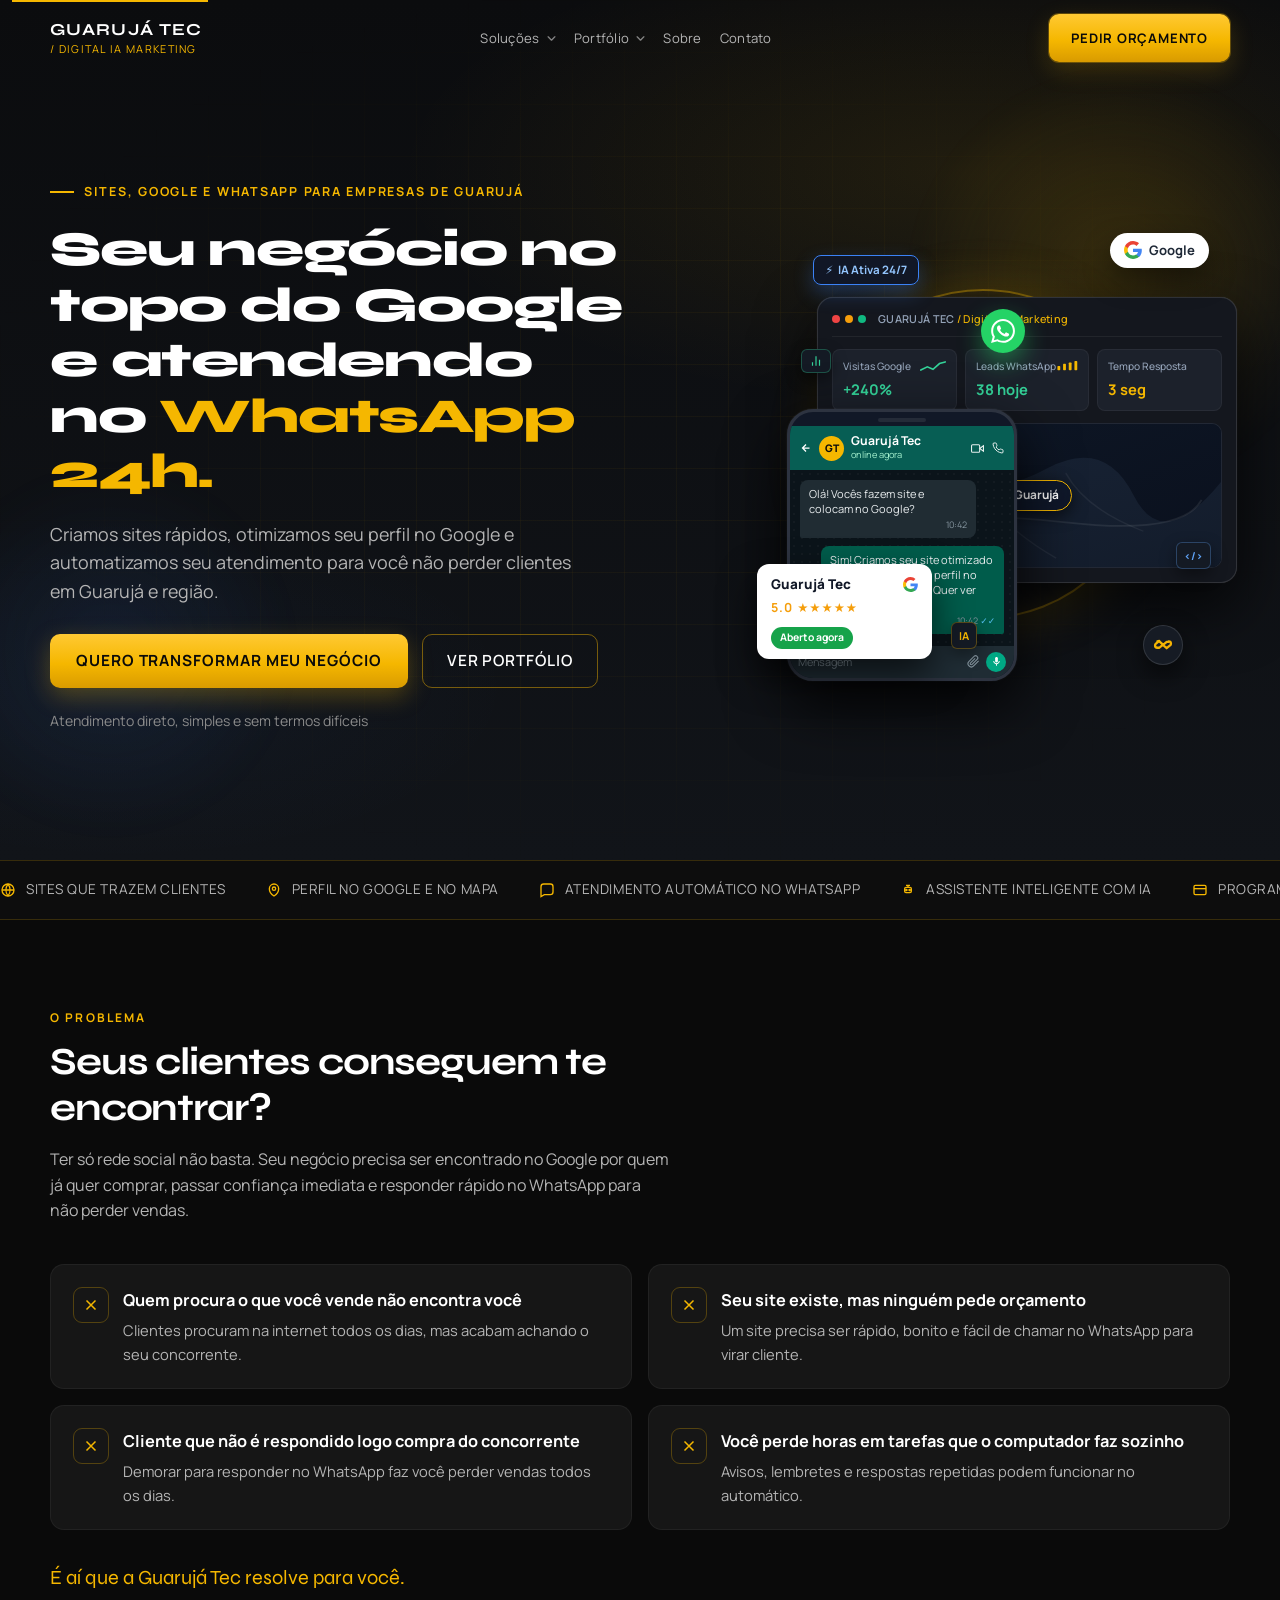
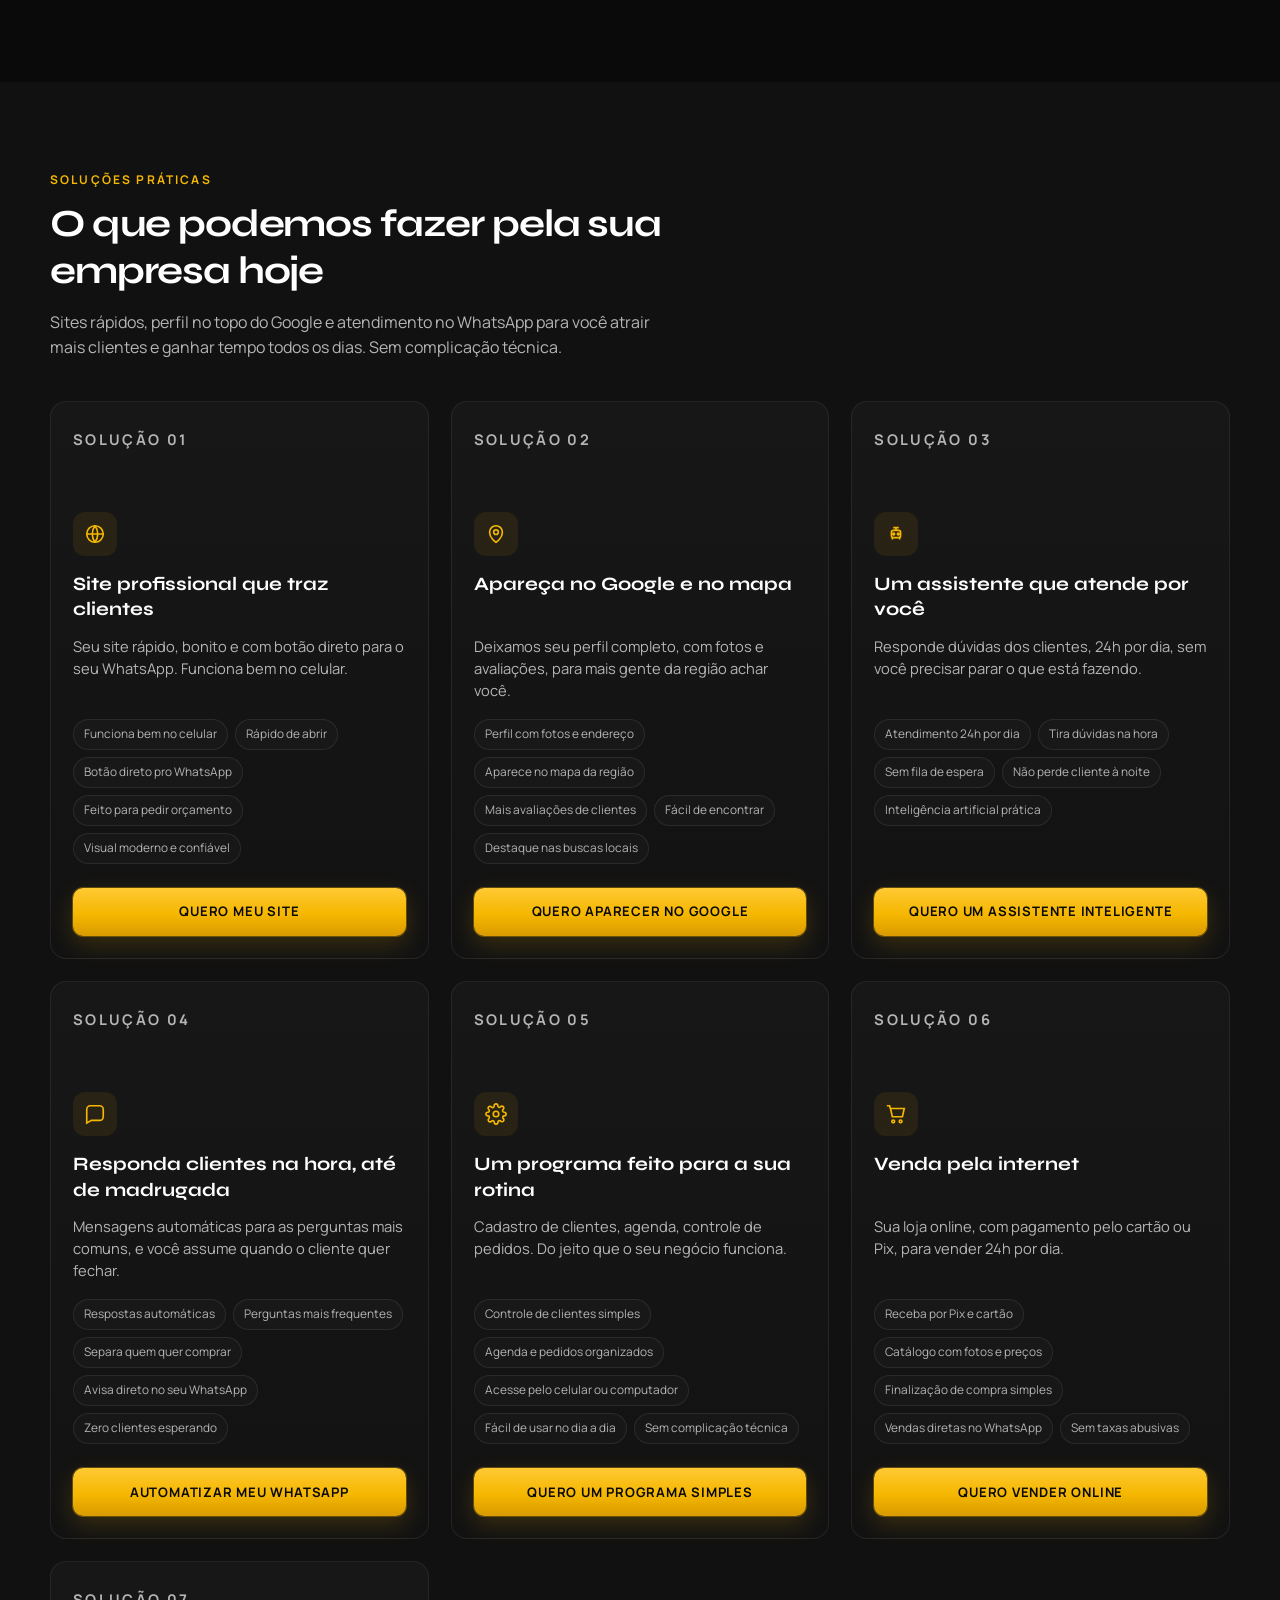
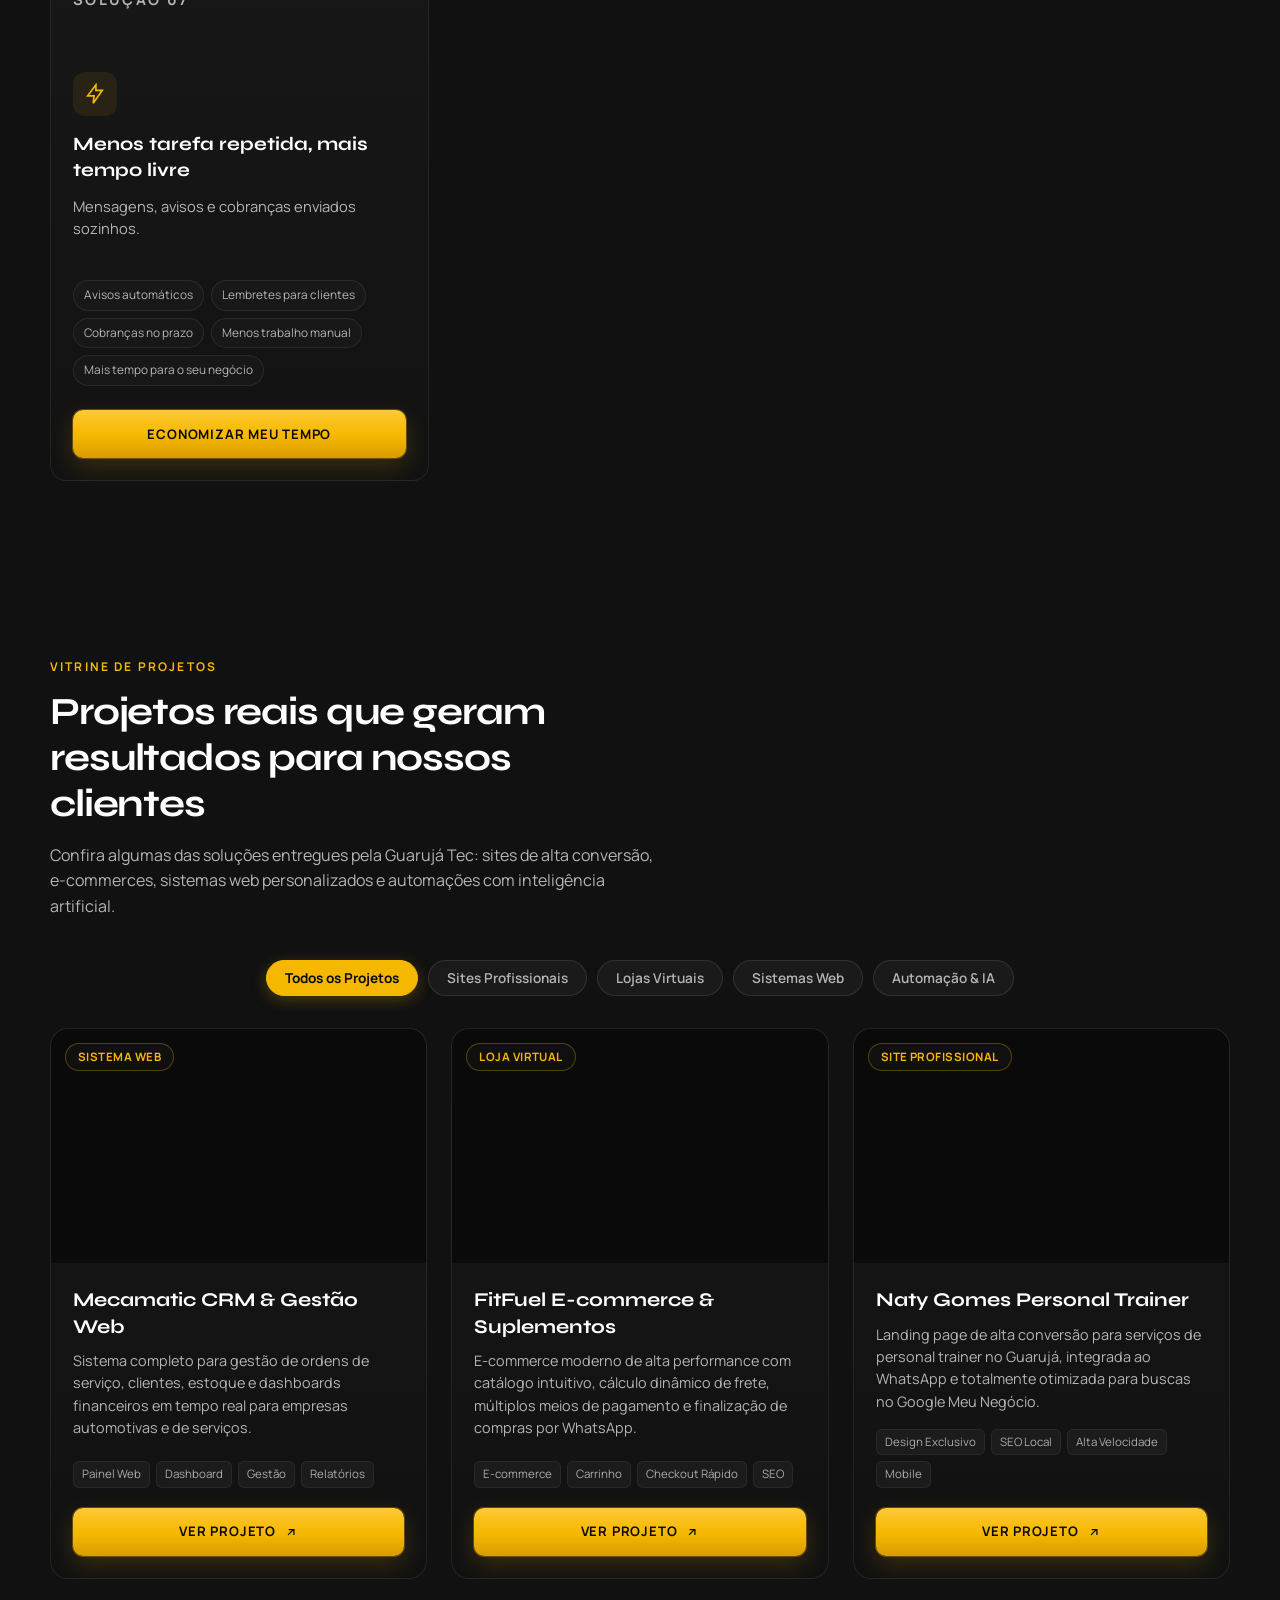
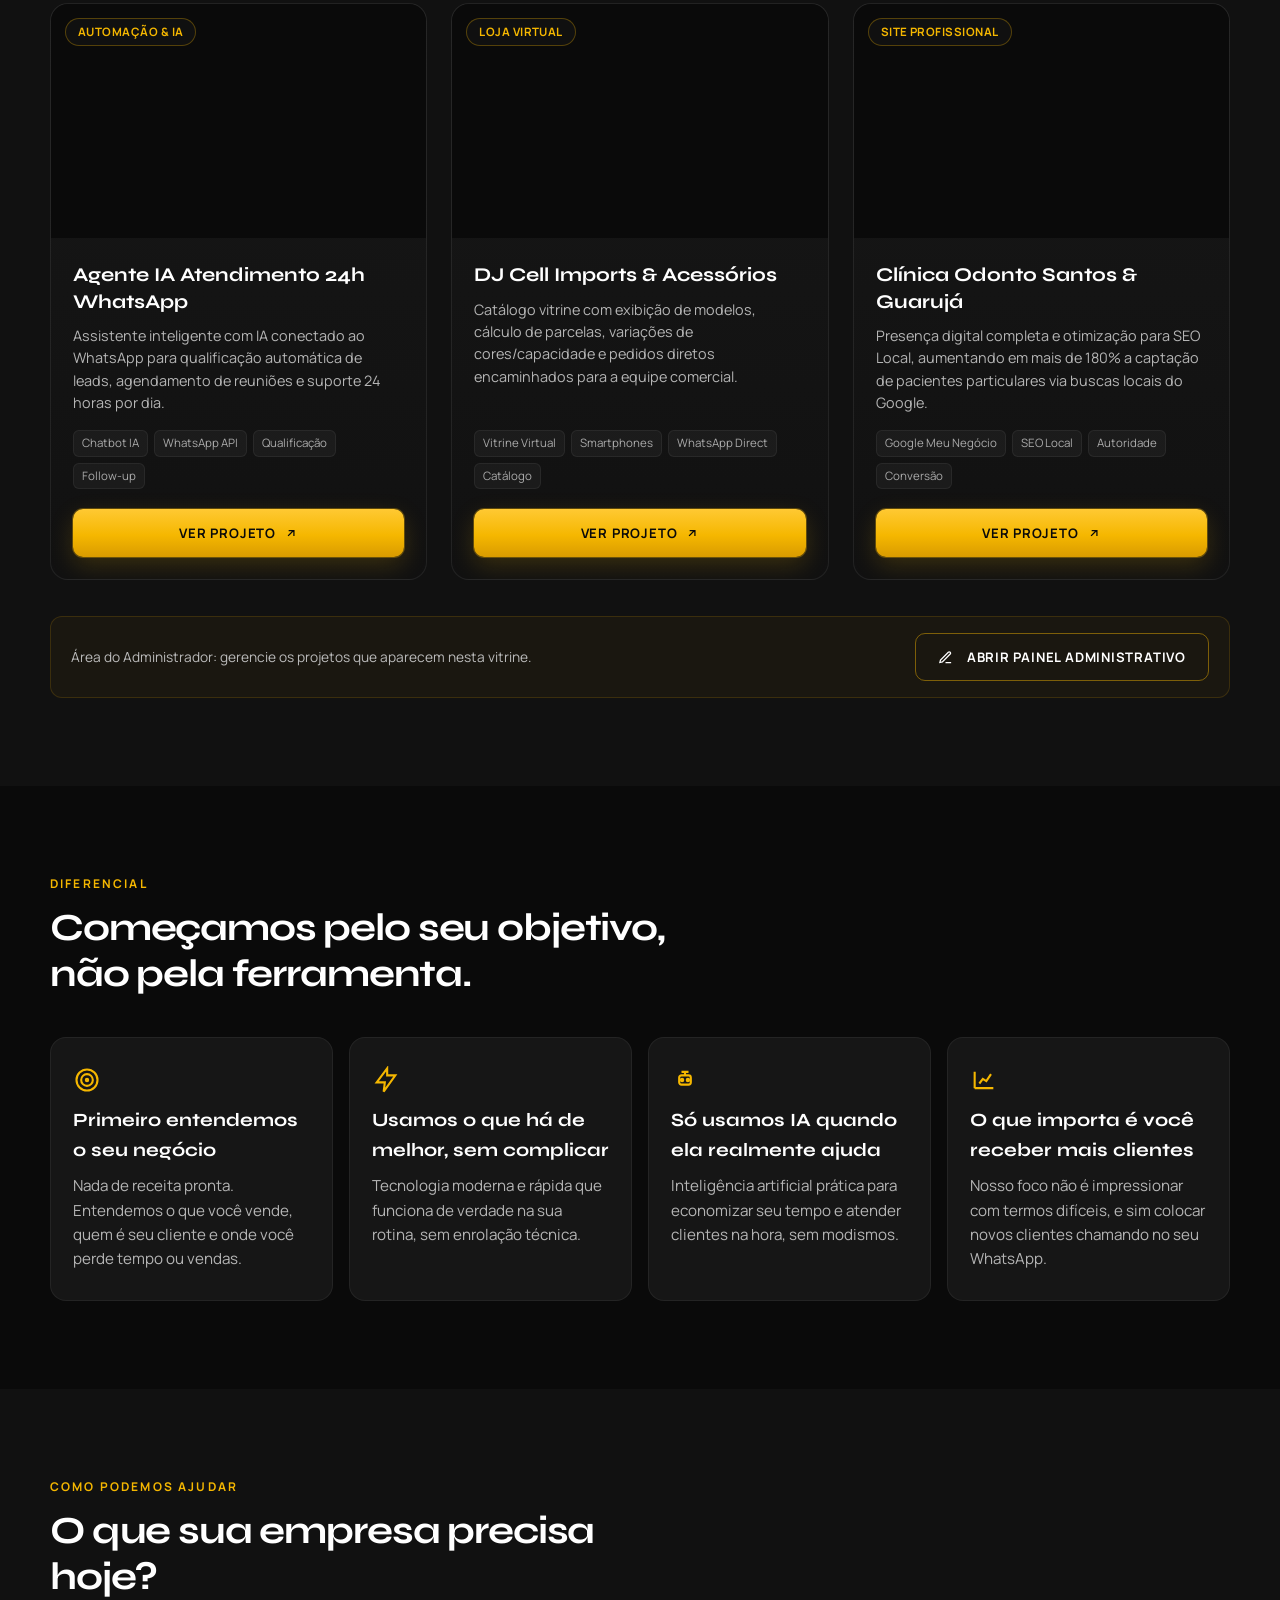
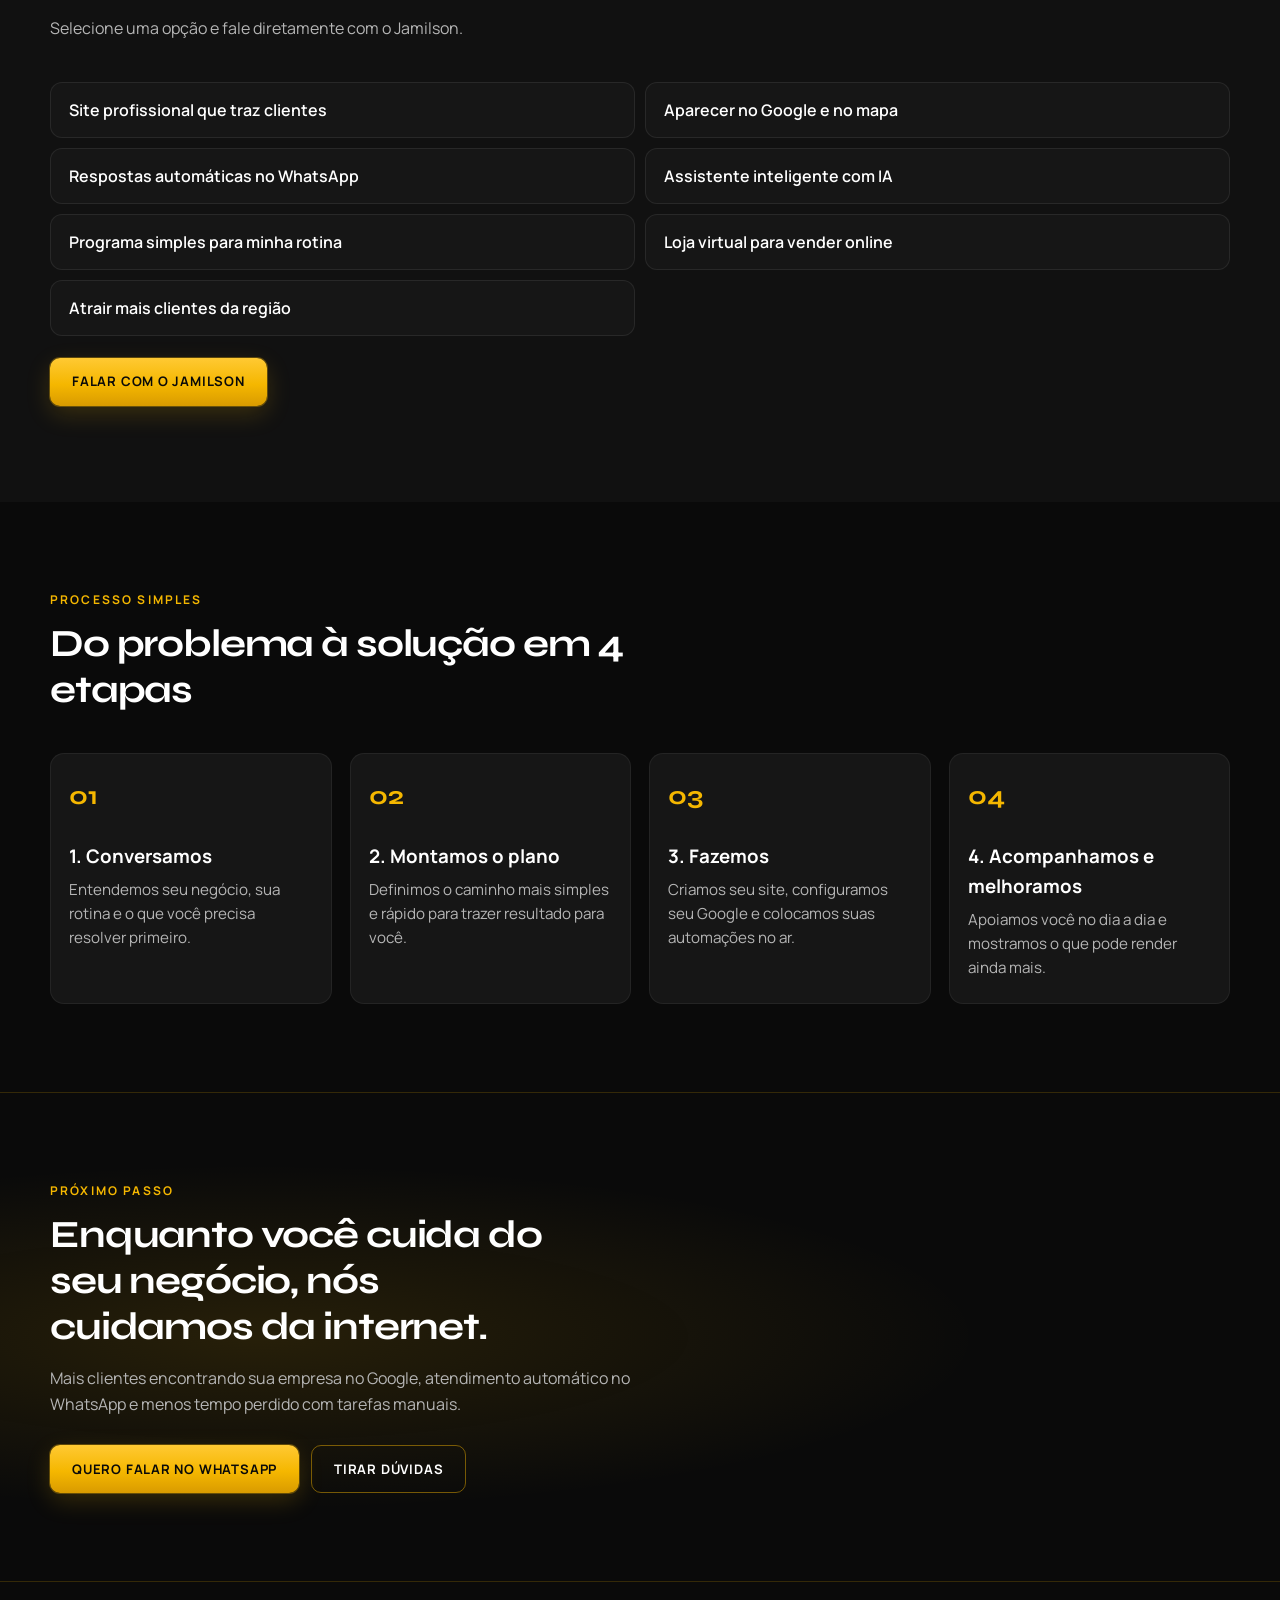
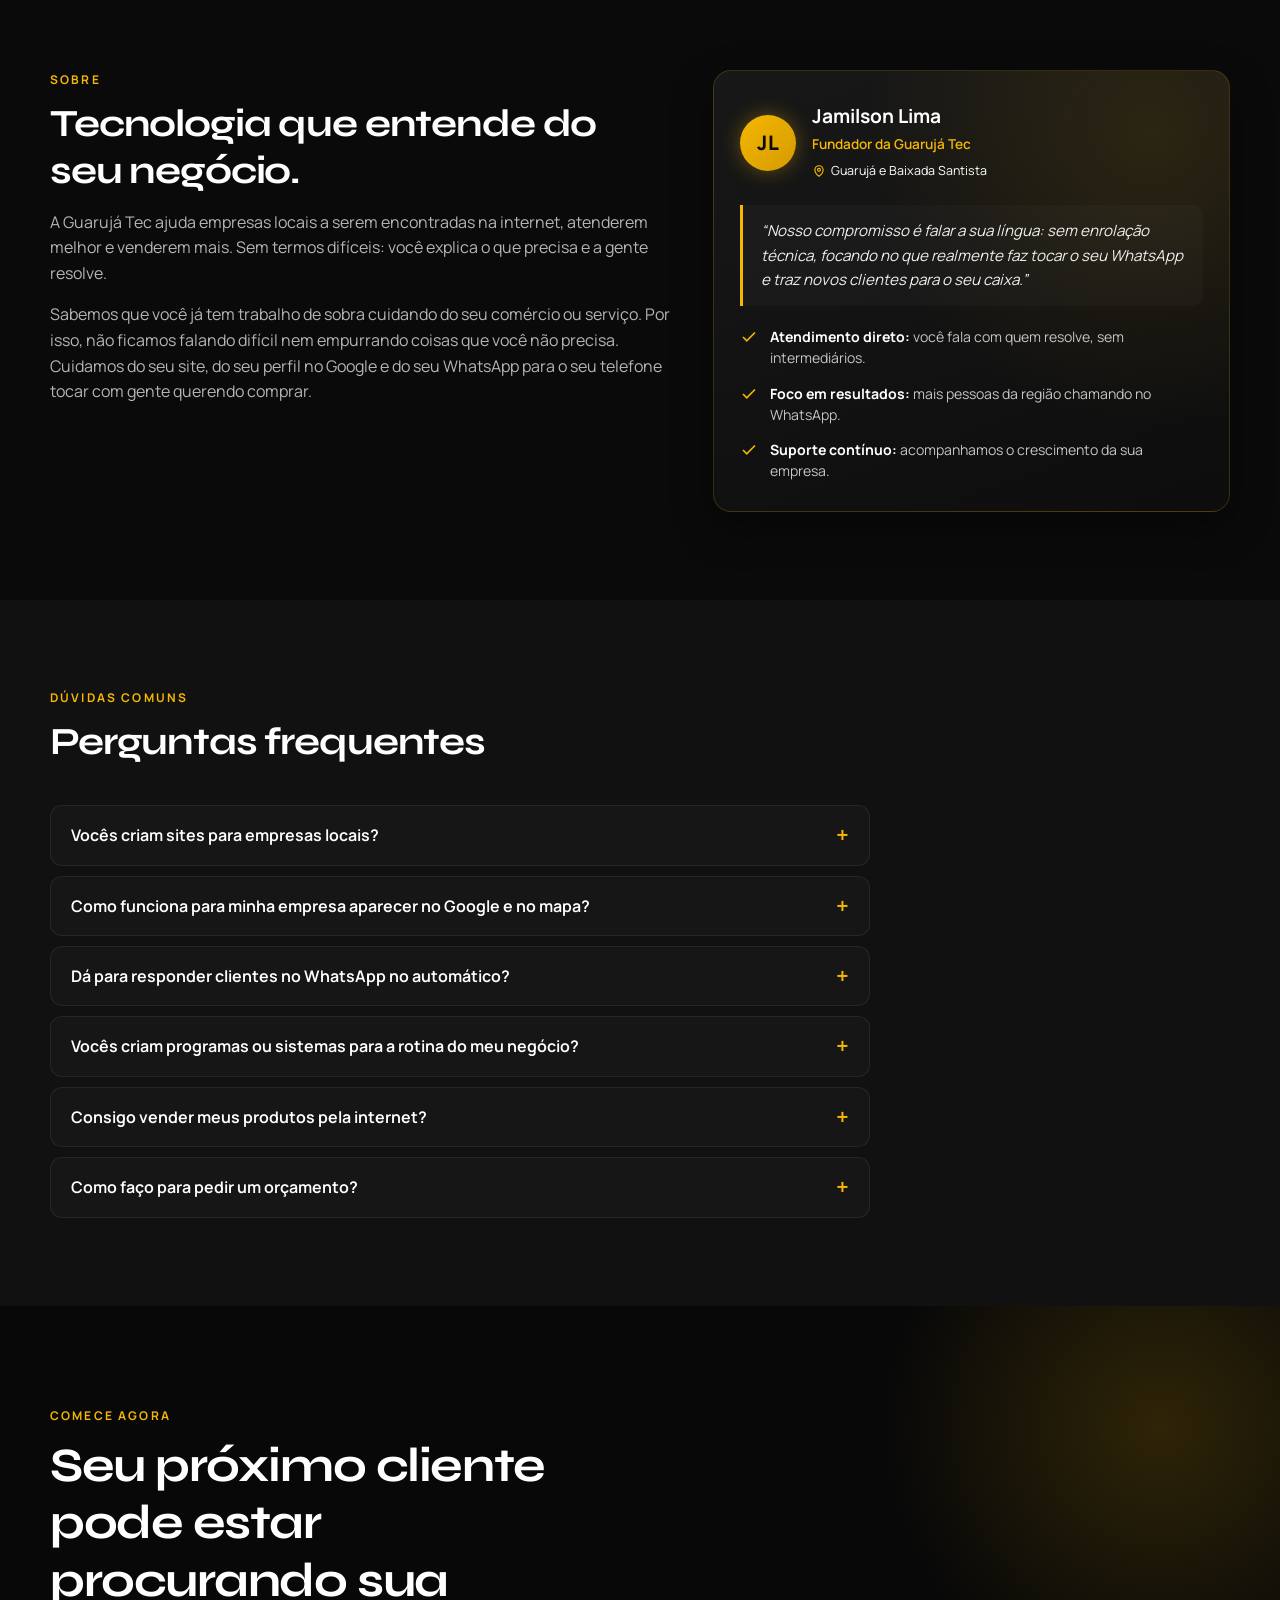
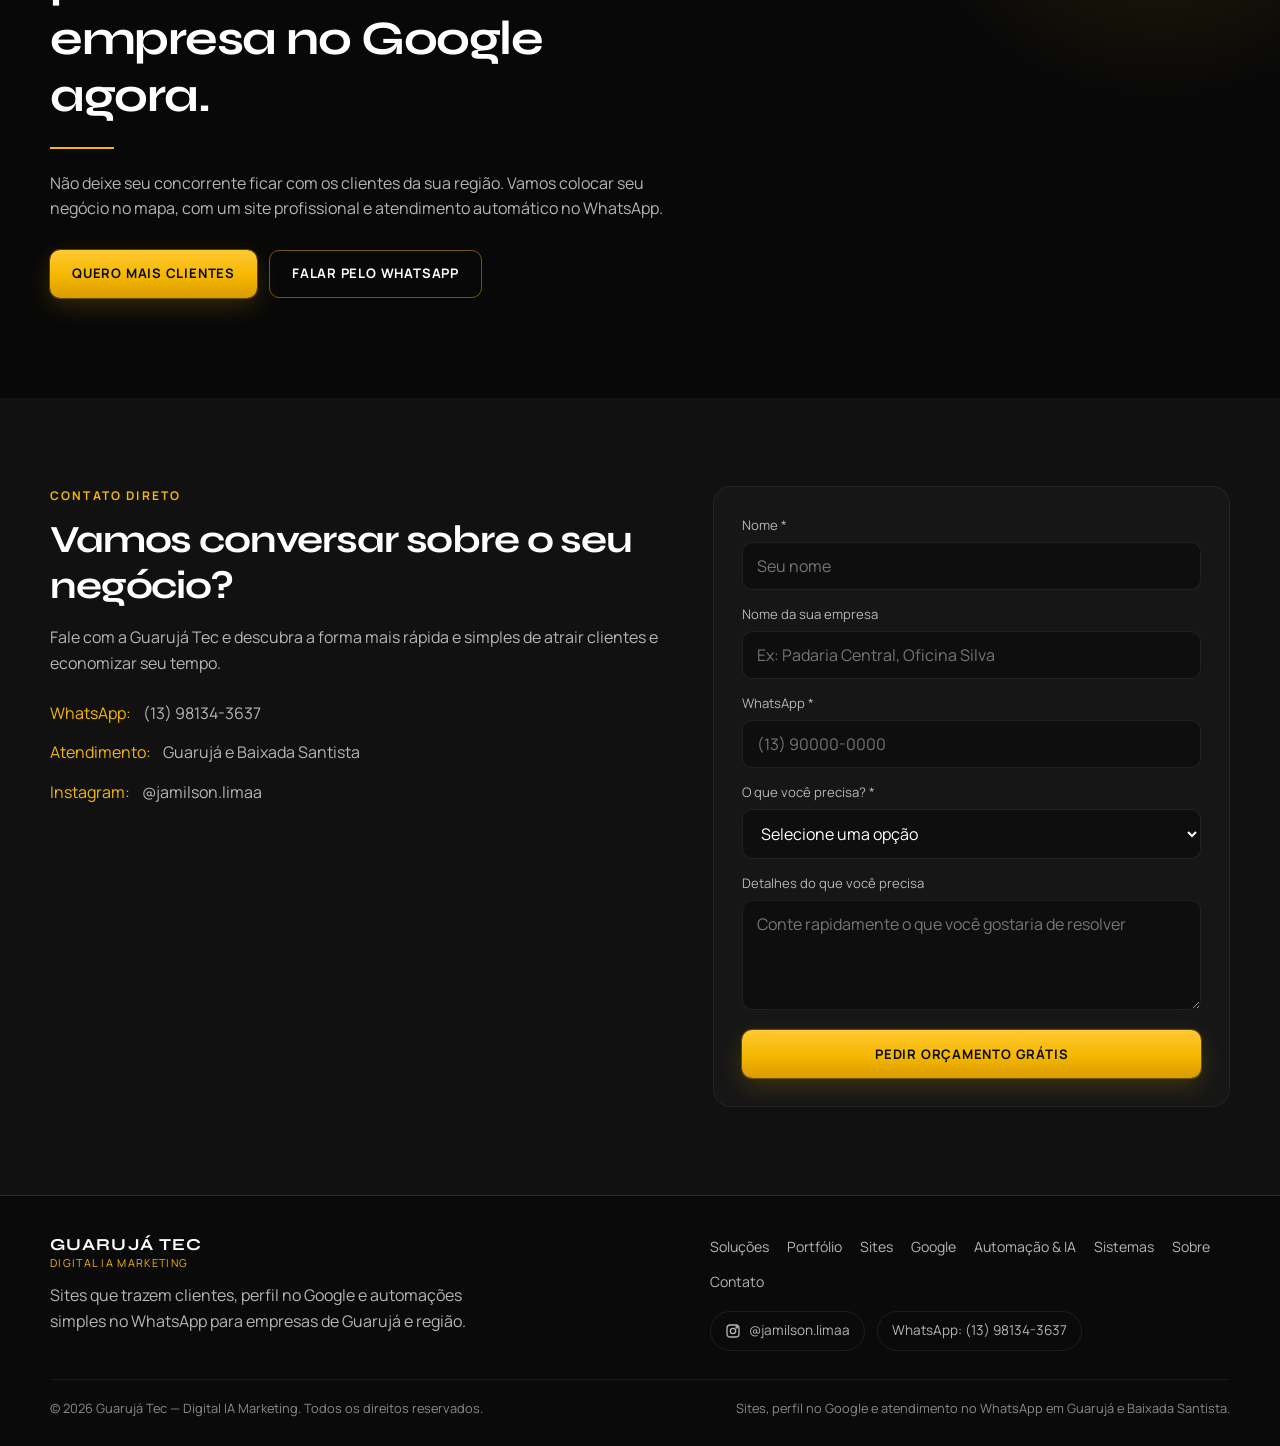
==== commit a7534d38: "feat: implementa primeira dobra em 2 colunas com UI mockup de alta fidelidade e navbar refinada" ====
--- a/index.html
+++ b/index.html
@@ -52,20 +52,15 @@
     <div class="header-inner">
       <a class="logo" href="#inicio" aria-label="Guarujá Tec — início">
         <span class="logo-name">GUARUJÁ TEC</span>
-        <span class="logo-tag">Sites · Google · WhatsApp</span>
+        <span class="logo-tag">/ Digital IA Marketing</span>
       </a>
       <nav class="nav" aria-label="Principal">
-        <a href="#inicio">Início</a>
-        <a href="#solucoes">Soluções</a>
-        <a href="#portfolio">Portfólio</a>
-        <a href="#sites">Sites</a>
-        <a href="#google">Google</a>
-        <a href="#automacao">Automação &amp; IA</a>
-        <a href="#sistemas">Sistemas</a>
+        <a href="#solucoes">Soluções <svg class="nav-chevron" width="9" height="5" viewBox="0 0 10 6" fill="none" aria-hidden="true"><path d="M1 1L5 5L9 1" stroke="currentColor" stroke-width="1.6" stroke-linecap="round" stroke-linejoin="round"/></svg></a>
+        <a href="#portfolio">Portfólio <svg class="nav-chevron" width="9" height="5" viewBox="0 0 10 6" fill="none" aria-hidden="true"><path d="M1 1L5 5L9 1" stroke="currentColor" stroke-width="1.6" stroke-linecap="round" stroke-linejoin="round"/></svg></a>
         <a href="#sobre">Sobre</a>
         <a href="#contato">Contato</a>
       </nav>
-      <a class="btn btn-gold header-cta" data-wa data-wa-msg="Olá! Gostaria de pedir um orçamento grátis com a Guarujá Tec.">Pedir orçamento grátis</a>
+      <a class="btn btn-gold header-cta" data-wa data-wa-msg="Olá! Gostaria de pedir um orçamento com a Guarujá Tec.">Pedir Orçamento</a>
       <button class="nav-toggle" id="nav-toggle" aria-expanded="false" aria-controls="mobile-nav" aria-label="Abrir menu">
         <span></span>
       </button>
@@ -76,13 +71,9 @@
     <a href="#inicio">Início</a>
     <a href="#solucoes">Soluções</a>
     <a href="#portfolio">Portfólio</a>
-    <a href="#sites">Sites</a>
-    <a href="#google">Google</a>
-    <a href="#automacao">Automação &amp; IA</a>
-    <a href="#sistemas">Sistemas</a>
     <a href="#sobre">Sobre</a>
     <a href="#contato">Contato</a>
-    <a class="btn btn-gold" data-wa data-wa-msg="Olá! Gostaria de pedir um orçamento grátis com a Guarujá Tec.">Pedir orçamento grátis</a>
+    <a class="btn btn-gold" data-wa data-wa-msg="Olá! Gostaria de pedir um orçamento com a Guarujá Tec.">Pedir Orçamento</a>
   </nav>
 
   <main>
@@ -90,16 +81,184 @@
       <div class="hero-bg" aria-hidden="true">
         <div class="grid-overlay"></div>
         <div class="hero-orb"></div>
-      </div>
-      <div class="container hero-content">
-        <p class="eyebrow">Sites, Google e WhatsApp para empresas de Guarujá</p>
-        <h1>Seu negócio sendo encontrado no Google e atendendo clientes no WhatsApp, <span class="accent">mesmo quando você está ocupado.</span></h1>
-        <p class="hero-sub">Criamos sites, melhoramos seu perfil no Google e automatizamos o atendimento. Tudo simples, para empresas de Guarujá e região.</p>
-        <div class="hero-actions">
-          <a class="btn btn-gold" data-wa data-wa-msg="Olá! Quero mais clientes para o meu negócio com a Guarujá Tec.">Quero mais clientes</a>
-          <a class="btn btn-outline" href="#solucoes">Conhecer as soluções</a>
-        </div>
-        <p class="hero-note">Atendimento direto, simples e sem termos difíceis</p>
+        <div class="hero-orb-blue"></div>
+      </div>
+      <div class="container hero-grid">
+        <!-- Coluna Esquerda: Texto Direto -->
+        <div class="hero-text-col">
+          <p class="eyebrow">Sites, Google e WhatsApp para empresas de Guarujá</p>
+          <h1 class="hero-title">
+            Seu negócio no topo do Google e atendendo no <span class="accent">WhatsApp 24h.</span>
+          </h1>
+          <p class="hero-sub">
+            Criamos sites rápidos, otimizamos seu perfil no Google e automatizamos seu atendimento para você não perder clientes em Guarujá e região.
+          </p>
+          <div class="hero-actions">
+            <a class="btn btn-gold hero-btn-primary" data-wa data-wa-msg="Olá! Quero transformar meu negócio no digital com a Guarujá Tec.">
+              Quero Transformar Meu Negócio
+            </a>
+            <a class="btn btn-outline hero-btn-secondary" href="#portfolio">
+              Ver Portfólio
+            </a>
+          </div>
+          <p class="hero-note">Atendimento direto, simples e sem termos difíceis</p>
+        </div>
+
+        <!-- Coluna Direita: Composição Visual UI Mockup -->
+        <div class="visual-stage" aria-hidden="true">
+          <!-- Anel de Brilho Dourado de Fundo -->
+          <div class="visual-glow-ring"></div>
+
+          <!-- Selo Flutuante IA Ativa -->
+          <div class="floating-ia-chip">
+            <span>⚡</span> IA Ativa 24/7
+          </div>
+
+          <!-- Selo Flutuante Google Top 1 -->
+          <div class="floating-google-pill">
+            <svg width="18" height="18" viewBox="0 0 24 24"><path fill="#4285F4" d="M23.745 12.27c0-.7-.06-1.4-.19-2.07H12v4.51h6.6c-.29 1.52-1.14 2.82-2.4 3.68v3.05h3.88c2.27-2.09 3.665-5.17 3.665-9.17Z"/><path fill="#34A853" d="M12 24c3.24 0 5.95-1.08 7.93-2.91l-3.88-3.05c-1.08.72-2.45 1.16-4.05 1.16-3.12 0-5.77-2.11-6.72-4.96H1.29v3.14C3.26 21.3 7.31 24 12 24Z"/><path fill="#FBBC05" d="M5.28 14.24c-.24-.72-.38-1.49-.38-2.24s.14-1.52.38-2.24V6.62H1.29C.47 8.24 0 10.06 0 12s.47 3.76 1.29 5.38l3.99-3.14Z"/><path fill="#EA4335" d="M12 4.75c1.77 0 3.35.61 4.6 1.8l3.42-3.42C17.95 1.19 15.24 0 12 0 7.31 0 3.26 2.7 1.29 6.62l3.99 3.14c.95-2.85 3.6-4.96 6.72-4.96Z"/></svg>
+            <span>Google</span>
+          </div>
+
+          <!-- Floating Badges Extras do Mockup -->
+          <div class="floating-chip chip-code">
+            <span>&lt;/&gt;</span>
+          </div>
+          <div class="floating-chip chip-chart">
+            <svg width="14" height="14" viewBox="0 0 24 24" fill="none" stroke="currentColor" stroke-width="2"><path d="M18 20V10M12 20V4M6 20v-6"/></svg>
+          </div>
+          <div class="floating-chip chip-ia-gold">
+            <span>IA</span>
+          </div>
+
+          <!-- Janela do Navegador / Dashboard de Métricas e Mapa -->
+          <div class="mockup-browser">
+            <div class="browser-header">
+              <div class="browser-dots">
+                <span class="dot-red"></span>
+                <span class="dot-yellow"></span>
+                <span class="dot-green"></span>
+              </div>
+              <div class="browser-address">
+                <span class="browser-brand-text">GUARUJÁ TEC <em>/ Digital IA Marketing</em></span>
+              </div>
+            </div>
+
+            <!-- Métricas -->
+            <div class="mockup-metrics">
+              <div class="metric-box">
+                <div class="metric-top">
+                  <small>Visitas Google</small>
+                  <svg width="26" height="12" viewBox="0 0 32 14" fill="none"><path d="M1 12L9 8L16 11L24 4L31 2" stroke="#34d399" stroke-width="2" stroke-linecap="round"/></svg>
+                </div>
+                <strong>+240%</strong>
+              </div>
+              <div class="metric-box">
+                <div class="metric-top">
+                  <small>Leads WhatsApp</small>
+                  <svg width="26" height="12" viewBox="0 0 32 14" fill="none"><rect x="2" y="7" width="4" height="6" fill="#f5b800" rx="1"/><rect x="10" y="4" width="4" height="9" fill="#f5b800" rx="1"/><rect x="18" y="2" width="4" height="11" fill="#f5b800" rx="1"/><rect x="26" y="0" width="4" height="13" fill="#f5b800" rx="1"/></svg>
+                </div>
+                <strong>38 hoje</strong>
+              </div>
+              <div class="metric-box">
+                <div class="metric-top">
+                  <small>Tempo Resposta</small>
+                </div>
+                <strong class="metric-highlight">3 seg</strong>
+              </div>
+            </div>
+
+            <!-- Mapa Estilizado de Guarujá -->
+            <div class="mockup-map">
+              <svg class="map-svg-bg" viewBox="0 0 400 160" preserveAspectRatio="none">
+                <defs>
+                  <linearGradient id="waterGrad" x1="0" y1="0" x2="1" y2="1">
+                    <stop offset="0%" stop-color="#0e1726"/>
+                    <stop offset="100%" stop-color="#0a101d"/>
+                  </linearGradient>
+                  <linearGradient id="landGrad" x1="0" y1="0" x2="1" y2="1">
+                    <stop offset="0%" stop-color="#182335"/>
+                    <stop offset="100%" stop-color="#131c2b"/>
+                  </linearGradient>
+                </defs>
+                <rect width="400" height="160" fill="url(#waterGrad)"/>
+                <path d="M0,40 Q60,35 110,60 T220,50 T310,80 T400,65 L400,160 L0,160 Z" fill="url(#landGrad)"/>
+                <path d="M20,120 Q120,95 240,110 T380,85" stroke="rgba(255,255,255,0.08)" stroke-width="2" fill="none"/>
+                <path d="M140,65 Q180,120 230,150" stroke="rgba(255,255,255,0.06)" stroke-width="1.5" fill="none"/>
+                <path d="M240,55 Q260,95 320,120" stroke="rgba(255,255,255,0.06)" stroke-width="1.5" fill="none"/>
+              </svg>
+              <div class="map-pin-label">
+                <svg width="13" height="13" viewBox="0 0 24 24" fill="var(--gold)" stroke="none"><path d="M12 2C8.13 2 5 5.13 5 9c0 5.25 7 13 7 13s7-7.75 7-13c0-3.87-3.13-7-7-7zm0 9.5c-1.38 0-2.5-1.12-2.5-2.5s1.12-2.5 2.5-2.5 2.5 1.12 2.5 2.5-1.12 2.5-2.5 2.5z"/></svg>
+                <span>Guarujá</span>
+              </div>
+            </div>
+          </div>
+
+          <!-- Smartphone Flutuante com Atendimento WhatsApp -->
+          <div class="mockup-phone">
+            <!-- Notch / Alto-falante -->
+            <div class="phone-speaker-bar"></div>
+
+            <!-- Cabeçalho WhatsApp -->
+            <div class="phone-header">
+              <svg width="12" height="12" viewBox="0 0 24 24" fill="none" stroke="#fff" stroke-width="2.5"><path d="M19 12H5M12 19l-7-7 7-7"/></svg>
+              <div class="phone-avatar">GT</div>
+              <div class="phone-user-info">
+                <div class="phone-user-name">Guarujá Tec</div>
+                <div class="phone-user-status">online agora</div>
+              </div>
+              <div class="phone-header-actions">
+                <svg width="13" height="13" viewBox="0 0 24 24" fill="none" stroke="#fff" stroke-width="2"><path d="M23 7l-7 5 7 5V7z"/><rect x="1" y="5" width="15" height="14" rx="2"/></svg>
+                <svg width="12" height="12" viewBox="0 0 24 24" fill="none" stroke="#fff" stroke-width="2"><path d="M22 16.92v3a2 2 0 0 1-2.18 2 19.79 19.79 0 0 1-8.63-3.07 19.5 19.5 0 0 1-6-6 19.79 19.79 0 0 1-3.07-8.67A2 2 0 0 1 4.11 2h3a2 2 0 0 1 2 1.72 12.84 12.84 0 0 0 .7 2.81 2 2 0 0 1-.45 2.11L8.09 9.91a16 16 0 0 0 6 6l1.27-1.27a2 2 0 0 1 2.11-.45 12.84 12.84 0 0 0 2.81.7A2 2 0 0 1 22 16.92z"/></svg>
+              </div>
+            </div>
+
+            <!-- Chat WhatsApp -->
+            <div class="phone-chat">
+              <div class="msg-in">
+                <p>Olá! Vocês fazem site e colocam no Google?</p>
+                <span class="msg-time">10:42</span>
+              </div>
+              <div class="msg-out">
+                <p>Sim! Criamos seu site otimizado e configuramos seu perfil no Google em Guarujá. Quer ver exemplos? 🚀</p>
+                <span class="msg-time">10:42 <span class="check-blue">✓✓</span></span>
+              </div>
+            </div>
+
+            <!-- Barra Inferior do Chat -->
+            <div class="phone-input-bar">
+              <span class="phone-input-placeholder">Mensagem</span>
+              <div class="phone-input-icons">
+                <svg width="13" height="13" viewBox="0 0 24 24" fill="none" stroke="#8696a0" stroke-width="2"><path d="M21.44 11.05l-9.19 9.19a6 6 0 0 1-8.49-8.49l9.19-9.19a4 4 0 0 1 5.66 5.66l-9.2 9.19a2 2 0 0 1-2.83-2.83l8.49-8.48"/></svg>
+                <div class="phone-send-btn">
+                  <svg width="11" height="11" viewBox="0 0 24 24" fill="#fff"><path d="M12 14c1.66 0 3-1.34 3-3V5c0-1.66-1.34-3-3-3S9 3.34 9 5v6c0 1.66 1.34 3 3 3z"/><path d="M17 11c0 2.76-2.24 5-5 5s-5-2.24-5-5H5c0 3.53 2.61 6.43 6 6.92V21h2v-3.08c3.39-.49 6-3.39 6-6.92h-2z"/></svg>
+                </div>
+              </div>
+            </div>
+          </div>
+
+          <!-- Ícone Flutuante WhatsApp Oficial Verde -->
+          <div class="floating-wa-icon-badge">
+            <svg width="24" height="24" viewBox="0 0 24 24" fill="#fff"><path d="M.057 24l1.687-6.163c-1.041-1.804-1.588-3.849-1.587-5.946.003-6.556 5.338-11.891 11.893-11.891 3.181.001 6.167 1.24 8.413 3.488 2.245 2.248 3.481 5.236 3.48 8.414-.003 6.557-5.338 11.892-11.893 11.892-1.99-.001-3.951-.5-5.688-1.448l-6.305 1.654zm6.597-3.807c1.676.995 3.276 1.591 5.392 1.592 5.448 0 9.886-4.434 9.889-9.885.002-5.462-4.415-9.89-9.881-9.892-5.452 0-9.887 4.434-9.889 9.884-.001 2.225.651 3.891 1.746 5.634l-.999 3.648 3.742-.981zm11.387-5.464c-.074-.124-.272-.198-.57-.347-.297-.149-1.758-.868-2.031-.967-.272-.099-.47-.149-.669.149-.198.297-.768.967-.941 1.165-.173.198-.347.223-.644.074-.297-.149-1.255-.462-2.39-1.475-.883-.788-1.48-1.761-1.653-2.059-.173-.297-.018-.458.13-.606.134-.133.297-.347.446-.521.151-.172.2-.296.3-.495.099-.198.05-.372-.025-.521-.075-.148-.669-1.611-.916-2.206-.242-.579-.487-.501-.669-.51l-.57-.01c-.198 0-.52.074-.792.372s-1.04 1.016-1.04 2.479 1.065 2.876 1.213 3.074c.149.198 2.095 3.2 5.076 4.487.709.306 1.263.489 1.694.626.712.226 1.36.194 1.872.118.571-.085 1.758-.719 2.006-1.413.248-.695.248-1.29.173-1.414z"/></svg>
+          </div>
+
+          <!-- Card Google Meu Negócio Flutuante -->
+          <div class="google-badge-card">
+            <div class="google-card-top">
+              <strong>Guarujá Tec</strong>
+              <div class="g-icon-bubble">
+                <svg width="15" height="15" viewBox="0 0 24 24"><path fill="#4285F4" d="M23.745 12.27c0-.7-.06-1.4-.19-2.07H12v4.51h6.6c-.29 1.52-1.14 2.82-2.4 3.68v3.05h3.88c2.27-2.09 3.665-5.17 3.665-9.17Z"/><path fill="#34A853" d="M12 24c3.24 0 5.95-1.08 7.93-2.91l-3.88-3.05c-1.08.72-2.45 1.16-4.05 1.16-3.12 0-5.77-2.11-6.72-4.96H1.29v3.14C3.26 21.3 7.31 24 12 24Z"/><path fill="#FBBC05" d="M5.28 14.24c-.24-.72-.38-1.49-.38-2.24s.14-1.52.38-2.24V6.62H1.29C.47 8.24 0 10.06 0 12s.47 3.76 1.29 5.38l3.99-3.14Z"/><path fill="#EA4335" d="M12 4.75c1.77 0 3.35.61 4.6 1.8l3.42-3.42C17.95 1.19 15.24 0 12 0 7.31 0 3.26 2.7 1.29 6.62l3.99 3.14c.95-2.85 3.6-4.96 6.72-4.96Z"/></svg>
+              </div>
+            </div>
+            <div class="stars">5.0 ★★★★★</div>
+            <span class="status-pill">Aberto agora</span>
+          </div>
+
+          <!-- Ícone Infinito / IA Tech Loop Flutuante -->
+          <div class="floating-loop-badge">
+            <svg width="22" height="22" viewBox="0 0 24 24" fill="none"><path d="M18.178 8c1.37 0 2.5 1.12 2.5 2.5 0 .76-.34 1.44-.88 1.89l-.12.09-3.678 3.02H16l-4-3.5 4-3.5h2.178zm-12.356 0H8l4 3.5-4 3.5H5.822c-1.37 0-2.5-1.12-2.5-2.5 0-.76.34-1.44.88-1.89l.12-.09 3.678-3.02z" stroke="url(#loopGrad)" stroke-width="2.5" stroke-linecap="round" stroke-linejoin="round"/><defs><linearGradient id="loopGrad" x1="0" y1="0" x2="24" y2="24"><stop offset="0%" stop-color="#f5b800"/><stop offset="50%" stop-color="#ef4444"/><stop offset="100%" stop-color="#3b82f6"/></linearGradient></defs></svg>
+          </div>
+        </div>
       </div>
     </section>
 
--- a/css/styles.css
+++ b/css/styles.css
@@ -281,8 +281,8 @@
 
 .hero {
   position: relative;
-  min-height: 100svh;
-  padding: calc(var(--header-h) + 48px) 0 72px;
+  min-height: calc(100vh - 40px);
+  padding: calc(var(--header-h) + 36px) 0 64px;
   display: flex;
   align-items: center;
   overflow: hidden;
@@ -293,9 +293,9 @@
   inset: 0;
   pointer-events: none;
   background:
-    radial-gradient(ellipse 80% 50% at 80% 10%, rgba(245, 183, 0, 0.08), transparent 55%),
-    radial-gradient(ellipse 60% 40% at 10% 80%, rgba(217, 155, 0, 0.05), transparent 50%),
-    linear-gradient(180deg, #0a0a0a 0%, #111 100%);
+    radial-gradient(ellipse 80% 50% at 75% 20%, rgba(245, 183, 0, 0.09), transparent 55%),
+    radial-gradient(ellipse 60% 40% at 10% 80%, rgba(59, 130, 246, 0.05), transparent 50%),
+    linear-gradient(180deg, #0b0c0e 0%, #111419 100%);
 }
 
 .grid-overlay {
@@ -304,25 +304,59 @@
   background-image:
     linear-gradient(rgba(245, 183, 0, 0.045) 1px, transparent 1px),
     linear-gradient(90deg, rgba(245, 183, 0, 0.045) 1px, transparent 1px);
-  background-size: 56px 56px;
-  mask-image: radial-gradient(ellipse at center, black 20%, transparent 75%);
+  background-size: 52px 52px;
+  mask-image: radial-gradient(ellipse at center, black 25%, transparent 75%);
 }
 
 .hero-orb {
   position: absolute;
-  width: 420px;
-  height: 420px;
+  width: 440px;
+  height: 440px;
   border-radius: 50%;
-  right: -80px;
-  top: 80px;
-  background: radial-gradient(circle, rgba(245, 183, 0, 0.12), transparent 68%);
-  filter: blur(8px);
-}
-
-.hero-content {
+  right: -60px;
+  top: 60px;
+  background: radial-gradient(circle, rgba(245, 183, 0, 0.14), transparent 68%);
+  filter: blur(10px);
+  pointer-events: none;
+}
+
+.hero-orb-blue {
+  position: absolute;
+  width: 380px;
+  height: 380px;
+  border-radius: 50%;
+  left: -80px;
+  bottom: 20px;
+  background: radial-gradient(circle, rgba(59, 130, 246, 0.08), transparent 70%);
+  filter: blur(12px);
+  pointer-events: none;
+}
+
+.hero-grid {
+  display: grid;
+  grid-template-columns: 1fr;
+  gap: 48px;
+  align-items: center;
   position: relative;
-  z-index: 1;
-  max-width: 820px;
+  z-index: 2;
+}
+
+@media (min-width: 992px) {
+  .hero-grid {
+    grid-template-columns: 1.1fr 0.9fr;
+    gap: 40px;
+  }
+}
+
+@media (min-width: 1200px) {
+  .hero-grid {
+    grid-template-columns: 1.15fr 0.85fr;
+    gap: 56px;
+  }
+}
+
+.hero-text-col {
+  max-width: 580px;
 }
 
 .eyebrow {
@@ -331,50 +365,624 @@
   gap: 10px;
   color: var(--gold);
   font-size: 0.78rem;
-  letter-spacing: 0.16em;
+  letter-spacing: 0.14em;
   text-transform: uppercase;
-  font-weight: 600;
-  margin-bottom: 22px;
+  font-weight: 700;
+  margin-bottom: 20px;
 }
 
 .eyebrow::before {
   content: "";
-  width: 28px;
-  height: 1px;
+  width: 24px;
+  height: 2px;
   background: var(--gold);
 }
 
-h1,
-.h1 {
+.hero-title {
   font-family: var(--display);
+  font-size: clamp(2.2rem, 3.8vw, 3.35rem);
+  font-weight: 800;
+  line-height: 1.14;
+  letter-spacing: -0.025em;
+  margin-bottom: 20px;
+  color: var(--white);
+}
+
+.hero-title .accent {
+  color: var(--gold);
+}
+
+.hero-sub {
+  margin-top: 0;
+  margin-bottom: 28px;
+  color: var(--gray);
+  font-size: clamp(1rem, 2.2vw, 1.12rem);
+  line-height: 1.6;
+  max-width: 540px;
+}
+
+.hero-actions {
+  display: flex;
+  flex-wrap: wrap;
+  gap: 14px;
+}
+
+.hero-btn-primary {
+  padding: 14px 26px;
+  font-size: 0.96rem;
   font-weight: 700;
-  font-size: clamp(2rem, 6vw, 3.6rem);
-  line-height: 1.12;
-  letter-spacing: -0.03em;
-}
-
-h1 .accent {
-  color: var(--gold);
-}
-
-.hero-sub {
-  margin-top: 20px;
-  color: var(--gray);
-  font-size: clamp(1rem, 2.2vw, 1.15rem);
-  max-width: 620px;
-}
-
-.hero-actions {
-  display: flex;
-  flex-wrap: wrap;
-  gap: 12px;
-  margin-top: 32px;
+  box-shadow: 0 8px 24px rgba(245, 183, 0, 0.28);
+}
+
+.hero-btn-secondary {
+  padding: 14px 24px;
+  font-size: 0.96rem;
+  font-weight: 600;
 }
 
 .hero-note {
   margin-top: 22px;
   color: var(--gray-2);
-  font-size: 0.9rem;
+  font-size: 0.88rem;
+}
+
+.nav-chevron {
+  display: inline-block;
+  margin-left: 4px;
+  vertical-align: middle;
+  opacity: 0.7;
+}
+
+/* --------------------------------------------------------------------------
+   VISUAL STAGE - UI MOCKUP (Browser + Smartphone + Google + Chips)
+   -------------------------------------------------------------------------- */
+.visual-stage {
+  position: relative;
+  height: 470px;
+  display: flex;
+  align-items: center;
+  justify-content: center;
+  max-width: 520px;
+  margin-inline: auto;
+  user-select: none;
+}
+
+/* Anel Luminoso Dourado ao fundo */
+.visual-glow-ring {
+  position: absolute;
+  width: 330px;
+  height: 330px;
+  border-radius: 50%;
+  border: 2px solid rgba(245, 184, 0, 0.45);
+  box-shadow: 0 0 50px rgba(245, 184, 0, 0.25), inset 0 0 35px rgba(245, 184, 0, 0.12);
+  top: 50%;
+  left: 48%;
+  transform: translate(-50%, -50%);
+  pointer-events: none;
+  z-index: 1;
+}
+
+/* Janela Browser / Dashboard ao fundo */
+.mockup-browser {
+  width: 100%;
+  max-width: 420px;
+  background: #14171e;
+  border: 1px solid rgba(255, 255, 255, 0.12);
+  border-radius: 16px;
+  padding: 12px 14px 14px;
+  box-shadow: 0 24px 60px rgba(0, 0, 0, 0.75), 0 0 1px rgba(255, 255, 255, 0.2);
+  transform: translateX(36px) translateY(-14px);
+  z-index: 2;
+  position: relative;
+}
+
+.browser-header {
+  display: flex;
+  align-items: center;
+  gap: 12px;
+  margin-bottom: 12px;
+  padding-bottom: 8px;
+  border-bottom: 1px solid rgba(255, 255, 255, 0.06);
+}
+
+.browser-dots {
+  display: flex;
+  gap: 5px;
+}
+
+.browser-dots span {
+  width: 8px;
+  height: 8px;
+  border-radius: 50%;
+}
+.dot-red { background: #ef4444; }
+.dot-yellow { background: #f59e0b; }
+.dot-green { background: #10b981; }
+
+.browser-address {
+  font-size: 0.68rem;
+  color: #94a3b8;
+  font-weight: 600;
+  letter-spacing: 0.3px;
+}
+
+.browser-brand-text em {
+  font-style: normal;
+  color: var(--gold);
+  font-weight: 500;
+}
+
+.mockup-metrics {
+  display: grid;
+  grid-template-columns: repeat(3, 1fr);
+  gap: 8px;
+  margin-bottom: 12px;
+}
+
+.metric-box {
+  background: #1c212b;
+  border-radius: 8px;
+  padding: 8px 10px;
+  border: 1px solid rgba(255, 255, 255, 0.05);
+}
+
+.metric-top {
+  display: flex;
+  align-items: center;
+  justify-content: space-between;
+  margin-bottom: 4px;
+}
+
+.metric-box small {
+  color: #94a3b8;
+  font-size: 0.64rem;
+  font-weight: 500;
+  white-space: nowrap;
+}
+
+.metric-box strong {
+  color: #34d399;
+  font-size: 0.92rem;
+  font-weight: 700;
+  display: block;
+}
+
+.metric-box strong.metric-highlight {
+  color: var(--gold);
+}
+
+.mockup-map {
+  height: 145px;
+  border-radius: 10px;
+  background: #0f1624;
+  position: relative;
+  overflow: hidden;
+  border: 1px solid rgba(255, 255, 255, 0.08);
+  display: flex;
+  align-items: center;
+  justify-content: center;
+}
+
+.map-svg-bg {
+  position: absolute;
+  inset: 0;
+  width: 100%;
+  height: 100%;
+}
+
+.map-pin-label {
+  position: relative;
+  z-index: 2;
+  background: rgba(15, 23, 42, 0.88);
+  border: 1px solid var(--gold);
+  color: #fff;
+  padding: 5px 12px;
+  border-radius: 20px;
+  font-size: 0.74rem;
+  font-weight: 700;
+  display: inline-flex;
+  align-items: center;
+  gap: 6px;
+  box-shadow: 0 4px 16px rgba(0, 0, 0, 0.6);
+  backdrop-filter: blur(4px);
+}
+
+/* Smartphone Flutuante */
+.mockup-phone {
+  position: absolute;
+  left: 6px;
+  bottom: 8px;
+  width: 230px;
+  background: #111827;
+  border: 3px solid #2d3340;
+  border-radius: 26px;
+  overflow: hidden;
+  box-shadow: 0 24px 60px rgba(0, 0, 0, 0.88), 0 0 2px rgba(255, 255, 255, 0.15);
+  z-index: 4;
+}
+
+.phone-speaker-bar {
+  width: 48px;
+  height: 4px;
+  background: #242b38;
+  border-radius: 4px;
+  margin: 6px auto 4px;
+}
+
+.phone-header {
+  background: #075e54;
+  padding: 8px 10px;
+  display: flex;
+  align-items: center;
+  gap: 7px;
+  color: #fff;
+}
+
+.phone-avatar {
+  width: 25px;
+  height: 25px;
+  border-radius: 50%;
+  background: var(--gold);
+  color: #0b0b0b;
+  display: grid;
+  place-items: center;
+  font-weight: 800;
+  font-size: 0.65rem;
+  flex-shrink: 0;
+}
+
+.phone-user-info {
+  flex: 1;
+  min-width: 0;
+}
+
+.phone-user-name {
+  font-size: 0.76rem;
+  font-weight: 700;
+  line-height: 1.1;
+  white-space: nowrap;
+  overflow: hidden;
+  text-overflow: ellipsis;
+}
+
+.phone-user-status {
+  font-size: 0.58rem;
+  color: #a7f3d0;
+  font-weight: 400;
+}
+
+.phone-header-actions {
+  display: flex;
+  gap: 8px;
+  align-items: center;
+  opacity: 0.9;
+}
+
+.phone-chat {
+  padding: 10px 10px 12px;
+  background: #0b141a;
+  background-image: radial-gradient(rgba(255, 255, 255, 0.03) 1px, transparent 1px);
+  background-size: 8px 8px;
+  display: flex;
+  flex-direction: column;
+  gap: 8px;
+}
+
+.msg-in,
+.msg-out {
+  padding: 7px 9px;
+  font-size: 0.69rem;
+  line-height: 1.35;
+  position: relative;
+}
+
+.msg-in {
+  background: #202c33;
+  color: #e9edef;
+  border-radius: 8px 8px 8px 2px;
+  align-self: flex-start;
+  max-width: 86%;
+}
+
+.msg-out {
+  background: #005c4b;
+  color: #e9edef;
+  border-radius: 8px 8px 2px 8px;
+  align-self: flex-end;
+  max-width: 90%;
+}
+
+.msg-time {
+  display: block;
+  text-align: right;
+  font-size: 0.56rem;
+  color: #8696a0;
+  margin-top: 2px;
+}
+
+.check-blue {
+  color: #53bdeb;
+}
+
+.phone-input-bar {
+  background: #1f2c34;
+  padding: 6px 8px;
+  display: flex;
+  align-items: center;
+  justify-content: space-between;
+}
+
+.phone-input-placeholder {
+  color: #8696a0;
+  font-size: 0.68rem;
+}
+
+.phone-input-icons {
+  display: flex;
+  align-items: center;
+  gap: 6px;
+}
+
+.phone-send-btn {
+  width: 20px;
+  height: 20px;
+  border-radius: 50%;
+  background: #00a884;
+  display: grid;
+  place-items: center;
+}
+
+/* Card Google Review Flutuante */
+.google-badge-card {
+  position: absolute;
+  left: -24px;
+  bottom: 30px;
+  background: #ffffff;
+  color: #111827;
+  padding: 10px 14px;
+  border-radius: 12px;
+  box-shadow: 0 16px 36px rgba(0, 0, 0, 0.65);
+  z-index: 6;
+  min-width: 175px;
+  animation: floatCard 4.5s ease-in-out infinite;
+}
+
+.google-card-top {
+  display: flex;
+  justify-content: space-between;
+  align-items: center;
+  margin-bottom: 3px;
+}
+
+.google-card-top strong {
+  font-size: 0.84rem;
+  font-weight: 800;
+  color: #111827;
+}
+
+.g-icon-bubble {
+  display: flex;
+  align-items: center;
+}
+
+.stars {
+  color: #f59e0b;
+  font-size: 0.78rem;
+  letter-spacing: 1px;
+  margin-bottom: 5px;
+  font-weight: 700;
+}
+
+.status-pill {
+  display: inline-block;
+  background: #16a34a;
+  color: #fff;
+  font-size: 0.65rem;
+  font-weight: 700;
+  padding: 2.5px 9px;
+  border-radius: 99px;
+}
+
+/* Selos Flutuantes */
+.floating-google-pill {
+  position: absolute;
+  top: 14px;
+  right: -8px;
+  background: #ffffff;
+  color: #1f2937;
+  padding: 7px 14px;
+  border-radius: 99px;
+  font-weight: 700;
+  font-size: 0.82rem;
+  display: flex;
+  align-items: center;
+  gap: 7px;
+  box-shadow: 0 12px 28px rgba(0, 0, 0, 0.45);
+  z-index: 5;
+  animation: floatCardSlow 5s ease-in-out infinite;
+}
+
+.floating-ia-chip {
+  position: absolute;
+  top: 36px;
+  left: 32px;
+  background: rgba(17, 24, 39, 0.95);
+  border: 1px solid #3b82f6;
+  color: #93c5fd;
+  padding: 5px 11px;
+  border-radius: 8px;
+  font-size: 0.72rem;
+  font-weight: 700;
+  box-shadow: 0 8px 20px rgba(59, 130, 246, 0.3);
+  z-index: 5;
+  display: inline-flex;
+  align-items: center;
+  gap: 5px;
+  animation: floatCard 4s ease-in-out infinite 0.5s;
+}
+
+.floating-wa-icon-badge {
+  position: absolute;
+  top: 90px;
+  left: 200px;
+  width: 44px;
+  height: 44px;
+  border-radius: 50%;
+  background: #25d366;
+  display: grid;
+  place-items: center;
+  box-shadow: 0 10px 24px rgba(37, 211, 102, 0.45);
+  z-index: 7;
+  animation: floatCardSlow 4s ease-in-out infinite 1s;
+}
+
+.floating-loop-badge {
+  position: absolute;
+  bottom: 24px;
+  right: 18px;
+  width: 40px;
+  height: 40px;
+  border-radius: 50%;
+  background: #161b24;
+  border: 1px solid rgba(255, 255, 255, 0.12);
+  display: grid;
+  place-items: center;
+  box-shadow: 0 10px 24px rgba(0, 0, 0, 0.6);
+  z-index: 6;
+  animation: floatCard 5s ease-in-out infinite 1.5s;
+}
+
+.floating-chip {
+  position: absolute;
+  background: #141a24;
+  border: 1px solid rgba(255, 255, 255, 0.1);
+  border-radius: 6px;
+  padding: 4px 7px;
+  font-size: 0.68rem;
+  font-weight: 700;
+  box-shadow: 0 6px 16px rgba(0, 0, 0, 0.4);
+}
+
+.chip-code {
+  bottom: 120px;
+  right: -10px;
+  color: #60a5fa;
+  border-color: rgba(96, 165, 250, 0.3);
+  z-index: 3;
+}
+
+.chip-chart {
+  top: 130px;
+  left: 20px;
+  color: #34d399;
+  border-color: rgba(52, 211, 153, 0.3);
+  z-index: 3;
+}
+
+.chip-ia-gold {
+  bottom: 40px;
+  left: 170px;
+  color: var(--gold);
+  border-color: rgba(245, 183, 0, 0.3);
+  z-index: 5;
+}
+
+@keyframes floatCard {
+  0%, 100% { transform: translateY(0); }
+  50% { transform: translateY(-7px); }
+}
+
+@keyframes floatCardSlow {
+  0%, 100% { transform: translateY(0); }
+  50% { transform: translateY(-5px); }
+}
+
+/* Responsividade Mobile para a Visual Stage */
+@media (max-width: 991px) {
+  .hero {
+    min-height: auto;
+    padding-top: calc(var(--header-h) + 24px);
+  }
+  .hero-text-col {
+    max-width: 100%;
+    text-align: left;
+  }
+  .visual-stage {
+    height: 420px;
+    max-width: 440px;
+    margin-top: 10px;
+  }
+  .mockup-browser {
+    max-width: 360px;
+    transform: translateX(18px) translateY(-10px);
+  }
+  .mockup-phone {
+    width: 210px;
+    left: 0;
+    bottom: 4px;
+  }
+  .floating-wa-icon-badge {
+    left: 175px;
+    top: 75px;
+  }
+  .google-badge-card {
+    left: -12px;
+    bottom: 24px;
+    min-width: 160px;
+  }
+  .floating-google-pill {
+    right: 0;
+  }
+}
+
+@media (max-width: 480px) {
+  .visual-stage {
+    height: 380px;
+    max-width: 330px;
+  }
+  .visual-glow-ring {
+    width: 260px;
+    height: 260px;
+  }
+  .mockup-browser {
+    max-width: 280px;
+    transform: translateX(10px) translateY(-8px);
+    padding: 10px;
+  }
+  .mockup-map {
+    height: 110px;
+  }
+  .mockup-phone {
+    width: 185px;
+    left: -4px;
+    bottom: 0;
+  }
+  .google-badge-card {
+    left: -14px;
+    bottom: 16px;
+    padding: 8px 10px;
+    min-width: 145px;
+  }
+  .floating-wa-icon-badge {
+    left: 148px;
+    top: 60px;
+    width: 36px;
+    height: 36px;
+  }
+  .floating-wa-icon-badge svg {
+    width: 20px;
+    height: 20px;
+  }
+  .floating-google-pill {
+    top: 8px;
+    right: -4px;
+    padding: 5px 10px;
+    font-size: 0.74rem;
+  }
+  .floating-ia-chip {
+    top: 20px;
+    left: 10px;
+  }
 }
 
 .trust {
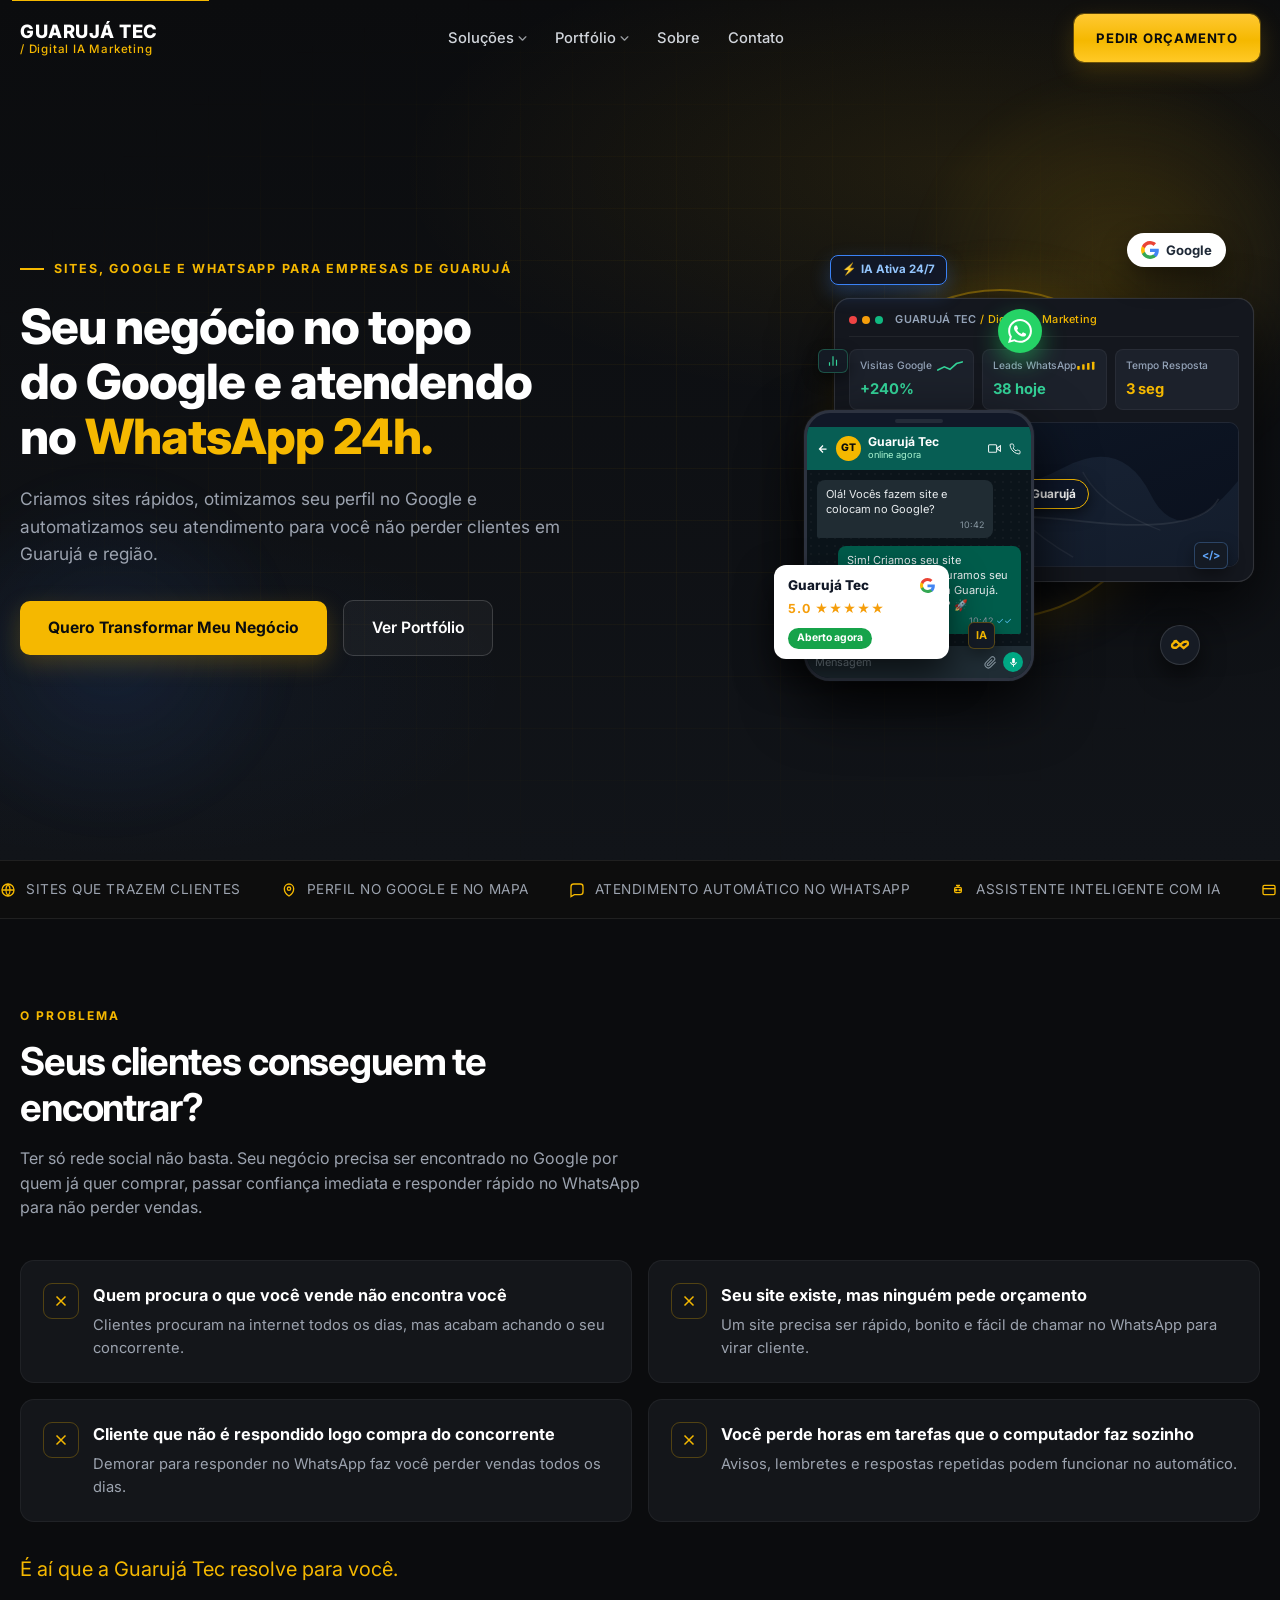
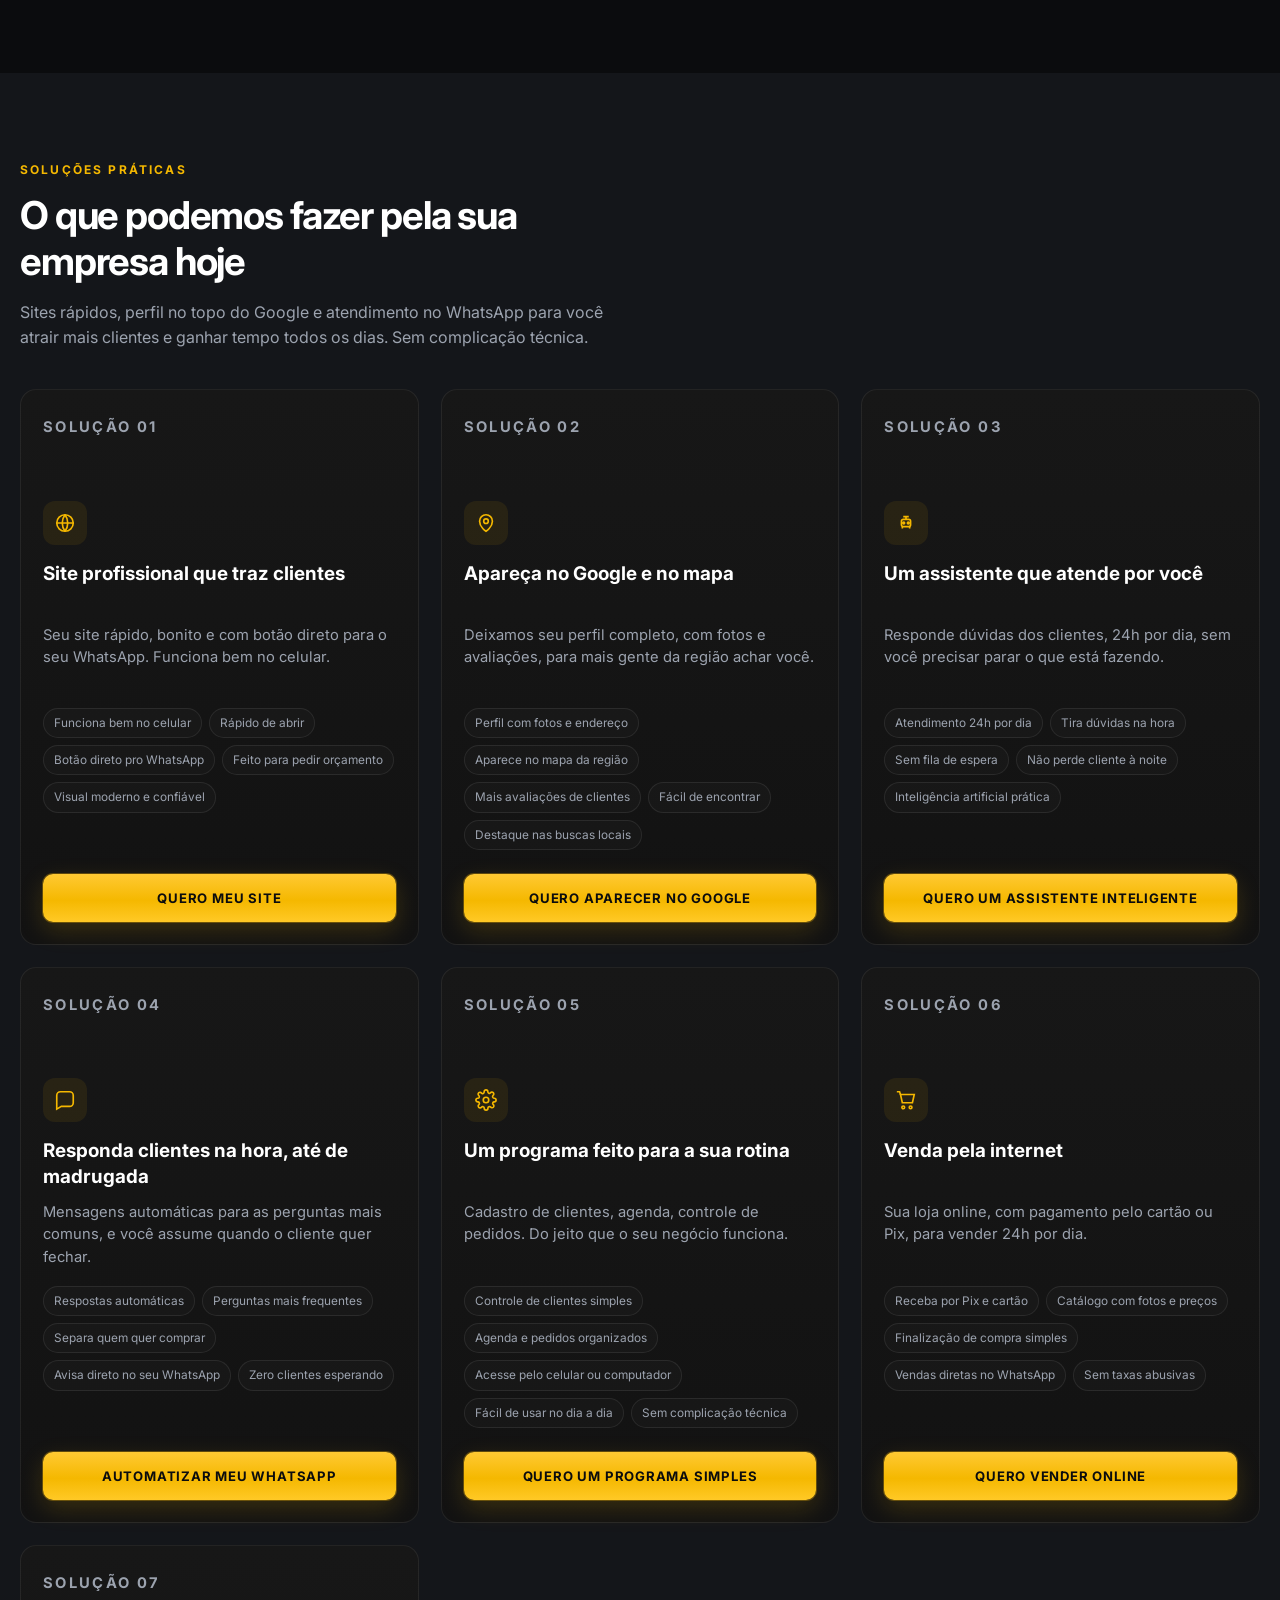
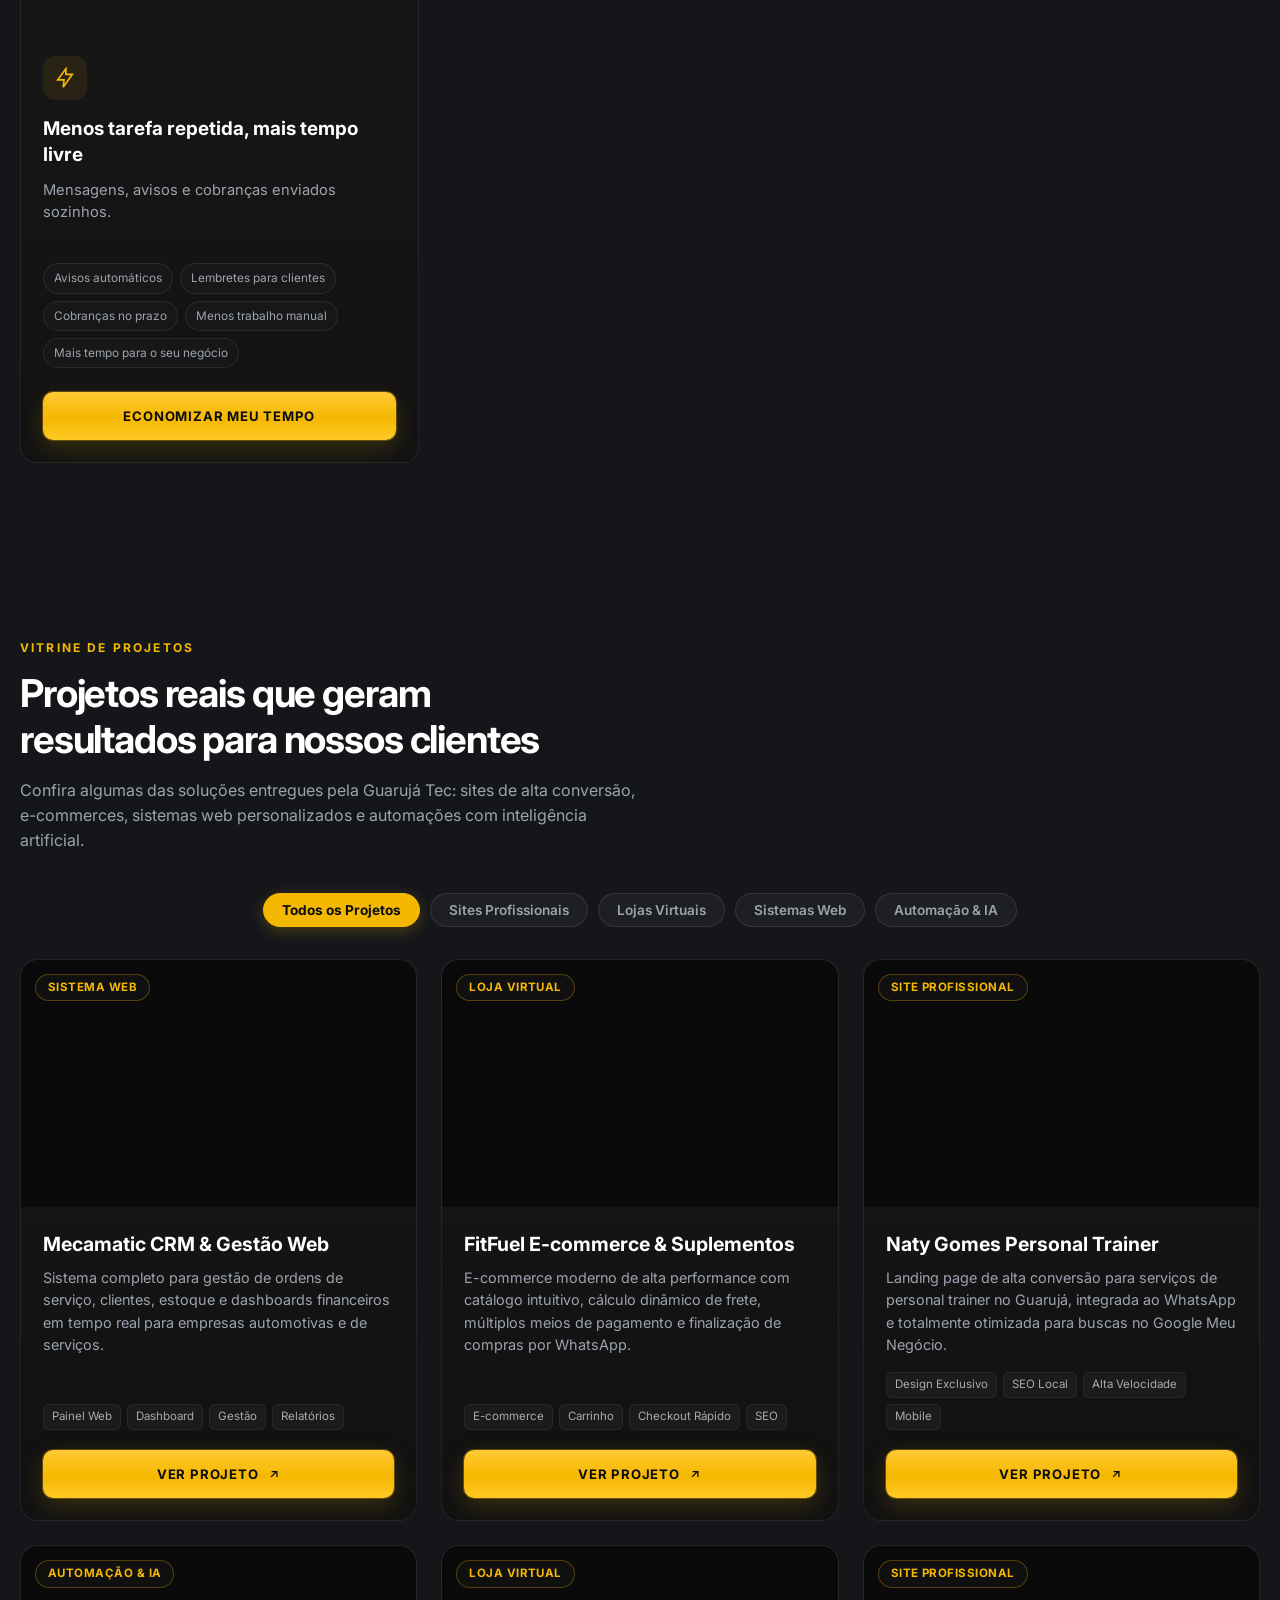
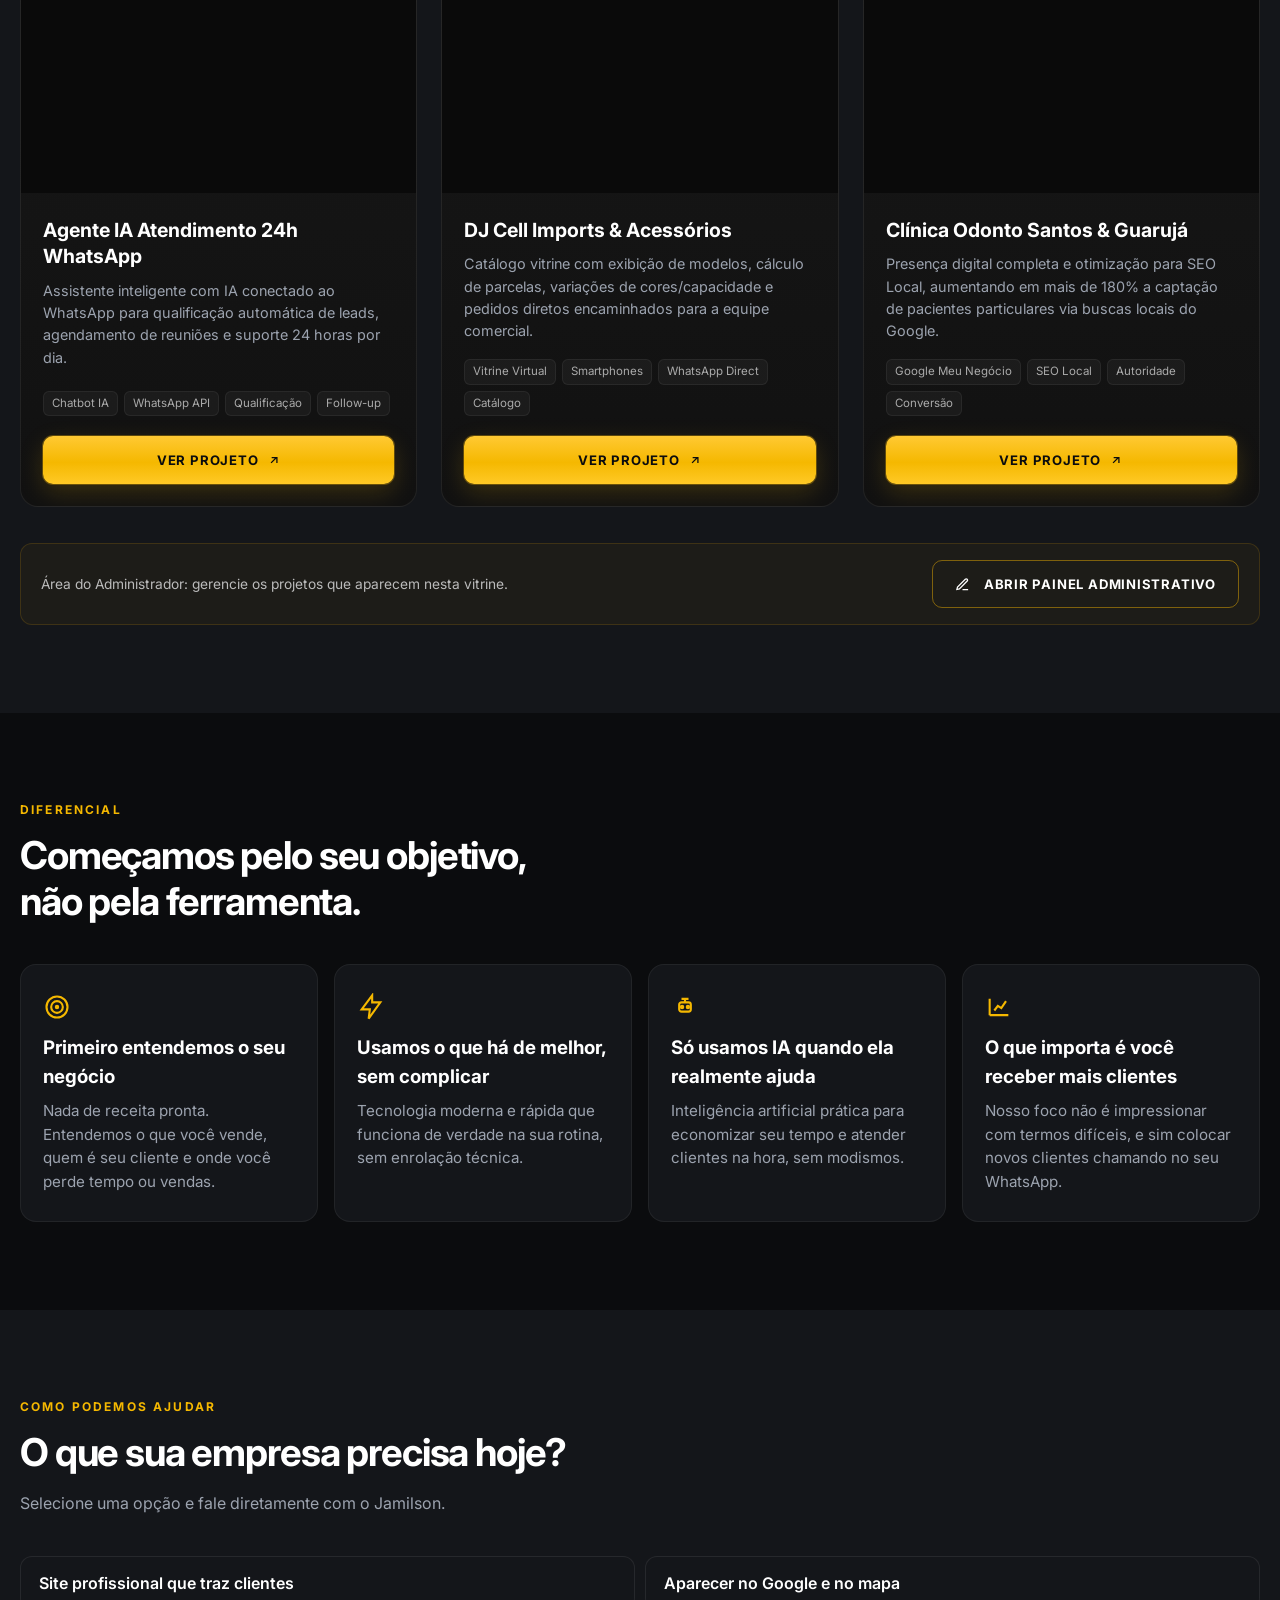
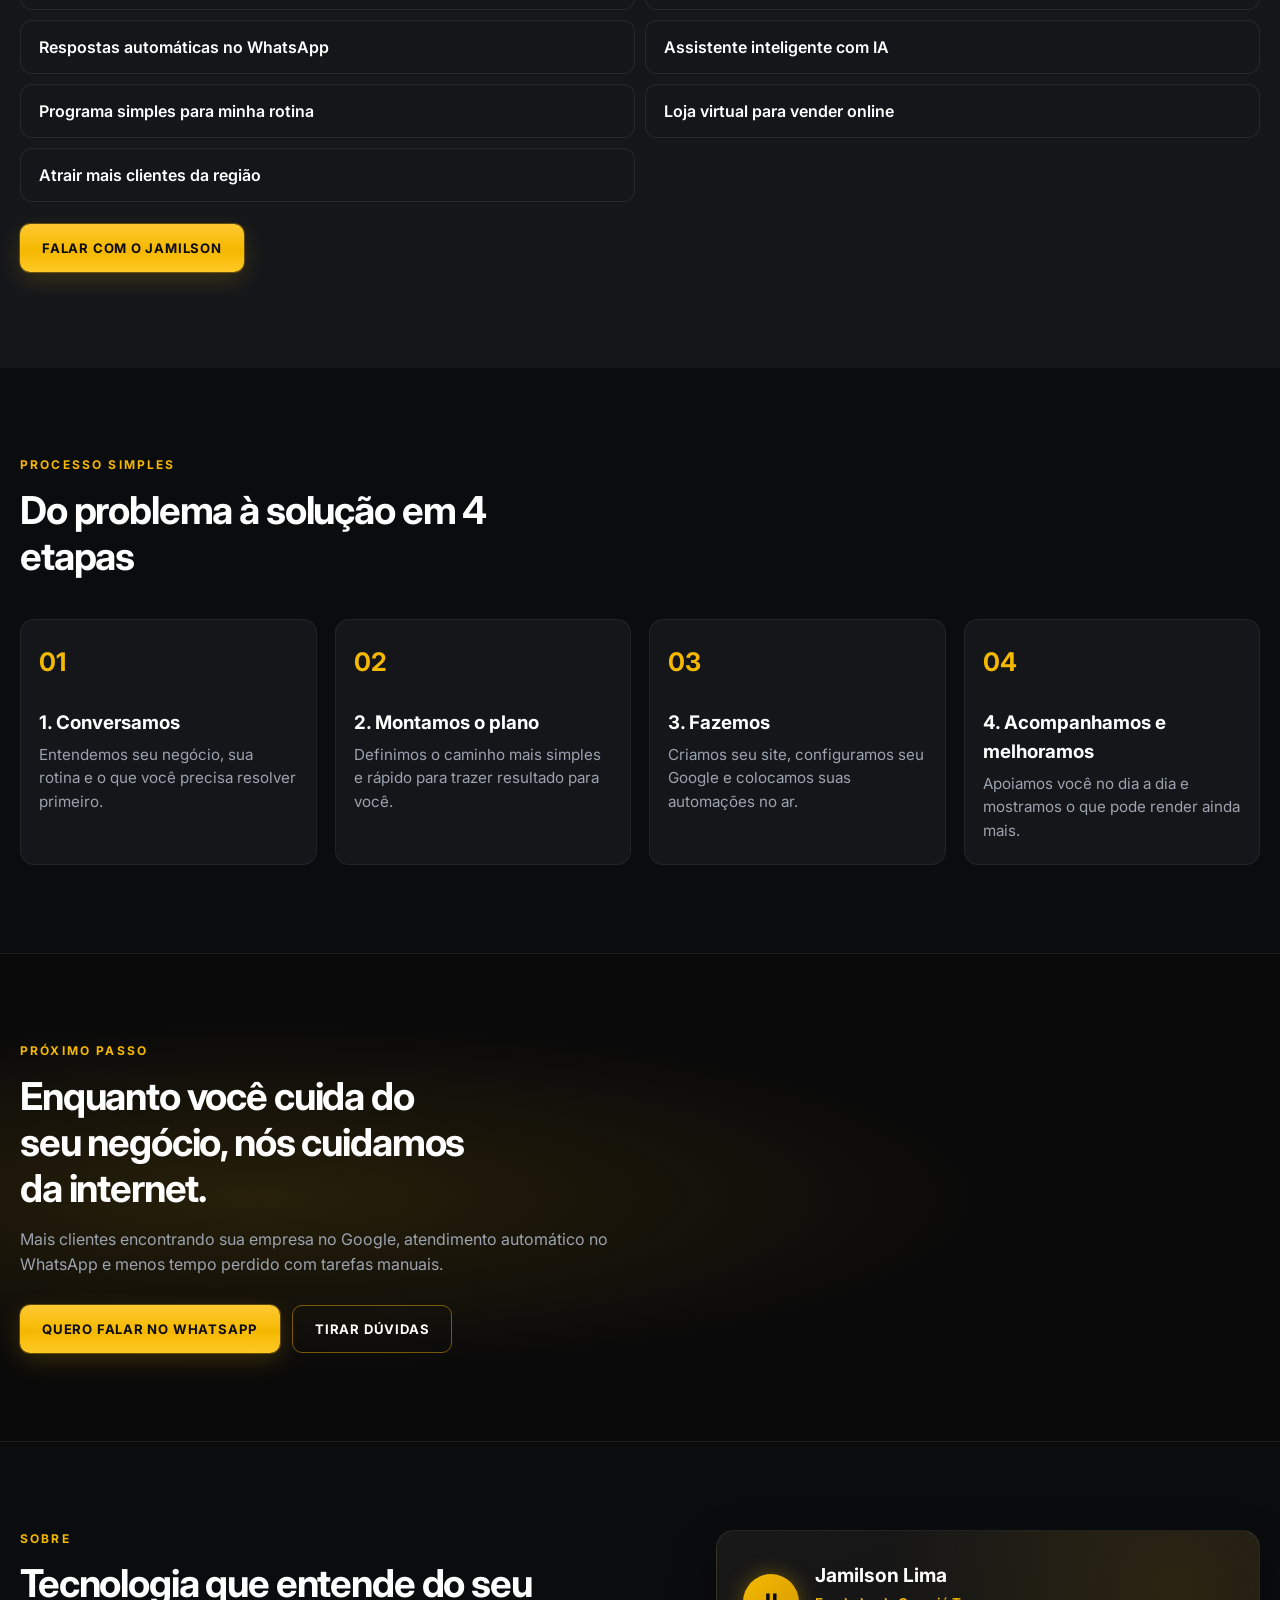
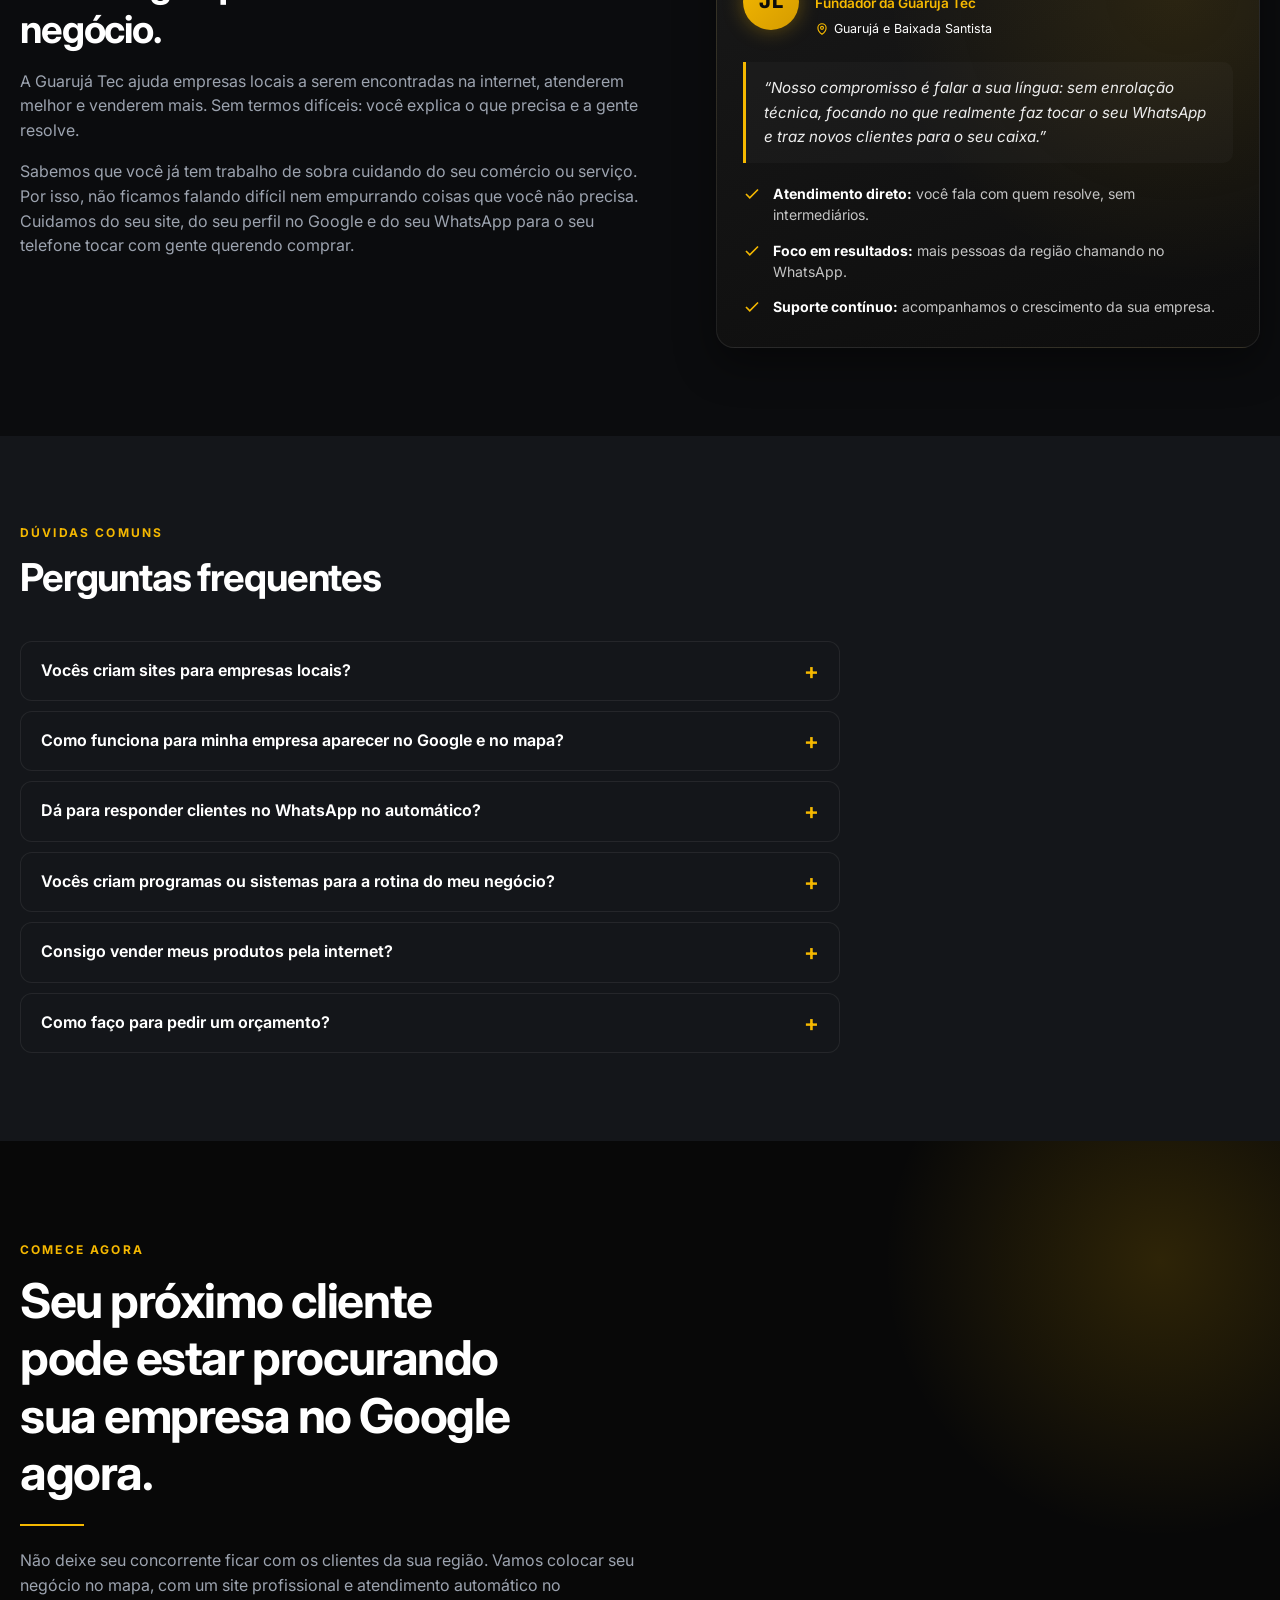
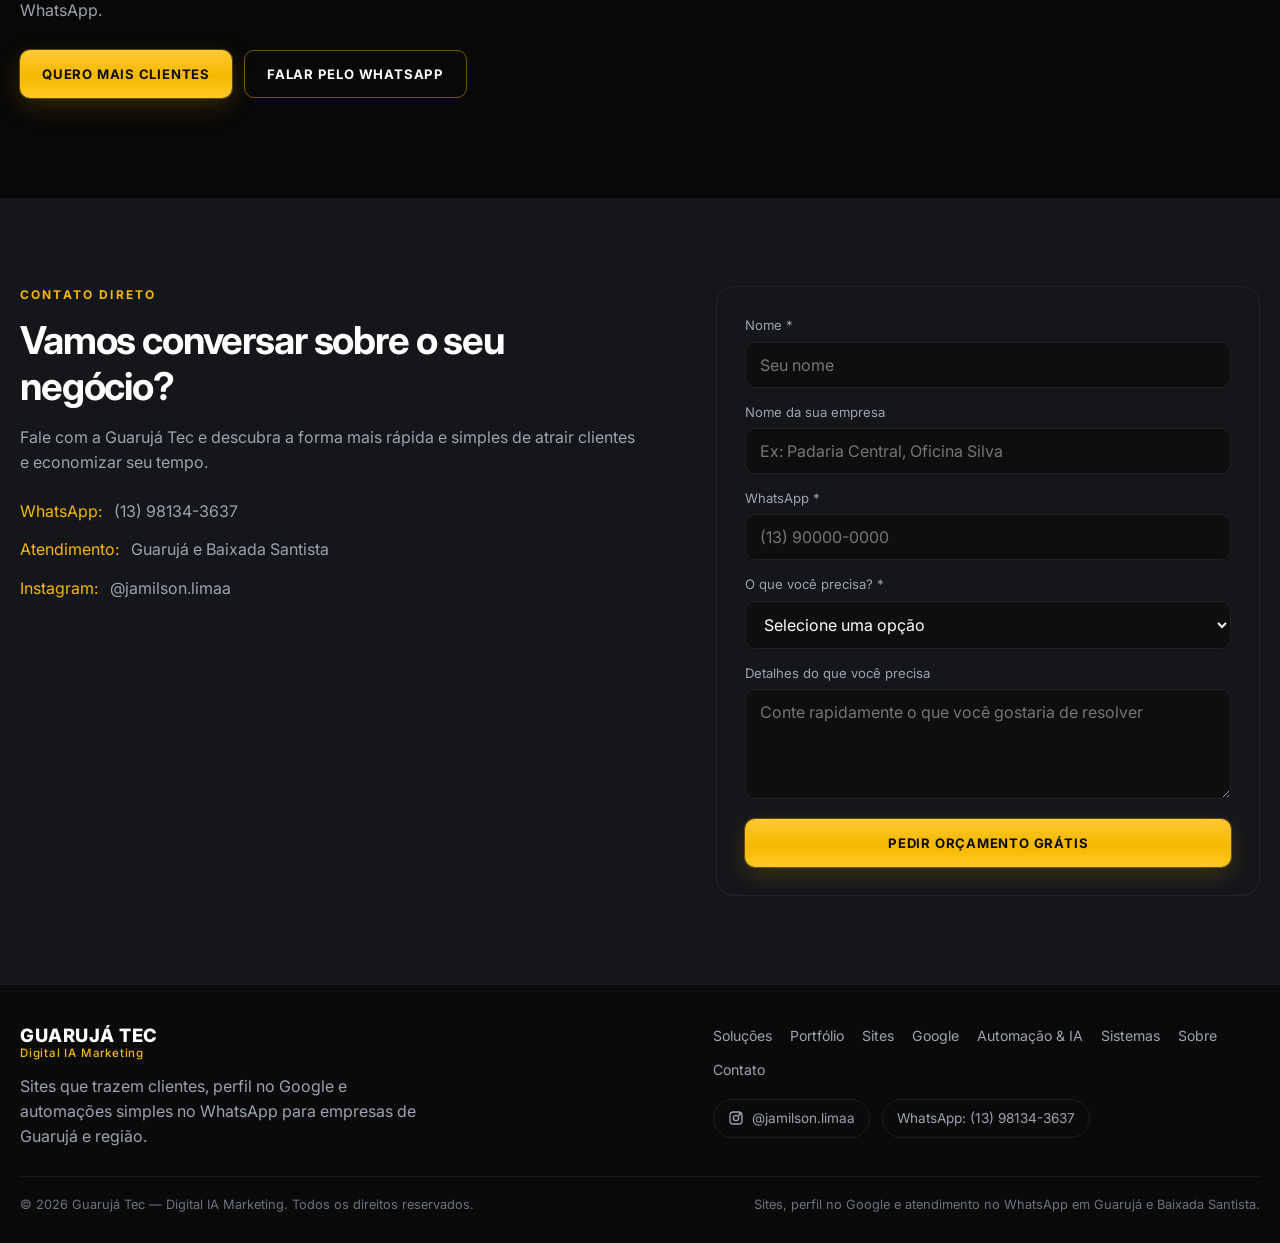
==== commit 66eb289f: "feat: atualiza tipografia global para fonte Inter com proporcoes e tamanhos identicos ao mockup" ====
--- a/index.html
+++ b/index.html
@@ -22,7 +22,7 @@
   <link rel="icon" href="favicon.svg" type="image/svg+xml">
   <link rel="preconnect" href="https://fonts.googleapis.com">
   <link rel="preconnect" href="https://fonts.gstatic.com" crossorigin>
-  <link href="https://fonts.googleapis.com/css2?family=Manrope:wght@400;500;600;700;800&family=Syne:wght@600;700;800&display=swap" rel="stylesheet">
+  <link href="https://fonts.googleapis.com/css2?family=Inter:wght@400;500;600;700;800;900&display=swap" rel="stylesheet">
   <link rel="stylesheet" href="css/styles.css">
   <script type="application/ld+json">
   {
@@ -88,20 +88,21 @@
         <div class="hero-text-col">
           <p class="eyebrow">Sites, Google e WhatsApp para empresas de Guarujá</p>
           <h1 class="hero-title">
-            Seu negócio no topo do Google e atendendo no <span class="accent">WhatsApp 24h.</span>
+            Seu negócio no topo<br class="hero-br">
+            do Google e atendendo<br class="hero-br">
+            no <span class="accent">WhatsApp 24h.</span>
           </h1>
           <p class="hero-sub">
             Criamos sites rápidos, otimizamos seu perfil no Google e automatizamos seu atendimento para você não perder clientes em Guarujá e região.
           </p>
           <div class="hero-actions">
-            <a class="btn btn-gold hero-btn-primary" data-wa data-wa-msg="Olá! Quero transformar meu negócio no digital com a Guarujá Tec.">
+            <a class="hero-btn-primary" data-wa data-wa-msg="Olá! Quero transformar meu negócio no digital com a Guarujá Tec.">
               Quero Transformar Meu Negócio
             </a>
-            <a class="btn btn-outline hero-btn-secondary" href="#portfolio">
+            <a class="hero-btn-secondary" href="#portfolio">
               Ver Portfólio
             </a>
           </div>
-          <p class="hero-note">Atendimento direto, simples e sem termos difíceis</p>
         </div>
 
         <!-- Coluna Direita: Composição Visual UI Mockup -->
--- a/css/styles.css
+++ b/css/styles.css
@@ -1,19 +1,19 @@
 :root {
-  --black: #0a0a0a;
-  --black-2: #111111;
-  --gold: #f5b700;
-  --gold-2: #d99b00;
+  --black: #0b0c0e;
+  --black-2: #14161a;
+  --gold: #f5b800;
+  --gold-2: #ffc926;
   --white: #ffffff;
-  --gray: #b5b5b5;
-  --gray-2: #8a8a8a;
-  --line: rgba(245, 183, 0, 0.18);
-  --card: #161616;
+  --gray: #9ca3af;
+  --gray-2: #6b7280;
+  --line: rgba(255, 255, 255, 0.08);
+  --card: #14161a;
   --radius: 14px;
   --header-h: 76px;
-  --max: 1180px;
+  --max: 1240px;
   --ease: cubic-bezier(0.22, 1, 0.36, 1);
-  --font: "Manrope", system-ui, -apple-system, sans-serif;
-  --display: "Syne", "Manrope", sans-serif;
+  --font: "Inter", -apple-system, BlinkMacSystemFont, "Segoe UI", Roboto, sans-serif;
+  --display: "Inter", -apple-system, BlinkMacSystemFont, "Segoe UI", Roboto, sans-serif;
 }
 
 *,
@@ -33,9 +33,11 @@
   font-family: var(--font);
   background: var(--black);
   color: var(--white);
-  line-height: 1.6;
+  line-height: 1.55;
   font-size: 16px;
   overflow-x: hidden;
+  -webkit-font-smoothing: antialiased;
+  -moz-osx-font-smoothing: grayscale;
 }
 
 img,
@@ -123,31 +125,35 @@
 
 .logo-name {
   font-family: var(--display);
-  font-weight: 700;
-  font-size: 1.05rem;
-  letter-spacing: 0.08em;
+  font-weight: 800;
+  font-size: 1.15rem;
+  letter-spacing: 0.5px;
   color: var(--white);
 }
 
 .logo-tag {
-  font-size: 0.68rem;
-  color: var(--gold);
-  letter-spacing: 0.12em;
-  text-transform: uppercase;
-  margin-top: 3px;
+  font-size: 0.72rem;
+  color: var(--gold);
+  letter-spacing: 0.8px;
+  font-weight: 500;
+  text-transform: none;
+  margin-top: 2px;
 }
 
 .nav {
   display: none;
   align-items: center;
-  gap: 18px;
+  gap: 28px;
 }
 
 .nav a {
-  font-size: 0.82rem;
-  color: var(--gray);
-  letter-spacing: 0.02em;
-  transition: color 0.2s;
+  font-size: 0.92rem;
+  color: #d1d5db;
+  font-weight: 500;
+  letter-spacing: 0;
+  transition: color 0.2s ease;
+  display: inline-flex;
+  align-items: center;
 }
 
 .nav a:hover,
@@ -157,6 +163,24 @@
 
 .header-cta {
   display: none;
+  background-color: var(--gold);
+  color: #0b0c0e;
+  font-family: var(--font);
+  font-weight: 700;
+  font-size: 0.85rem;
+  padding: 10px 22px;
+  border-radius: 8px;
+  text-decoration: none;
+  text-transform: uppercase;
+  letter-spacing: 0.4px;
+  box-shadow: 0 4px 14px rgba(245, 184, 0, 0.2);
+  transition: transform 0.2s, background-color 0.2s;
+  white-space: nowrap;
+}
+
+.header-cta:hover {
+  background-color: #ffc926;
+  transform: translateY(-1px);
 }
 
 .nav-toggle {
@@ -383,7 +407,7 @@
   font-size: clamp(2.2rem, 3.8vw, 3.35rem);
   font-weight: 800;
   line-height: 1.14;
-  letter-spacing: -0.025em;
+  letter-spacing: -0.02em;
   margin-bottom: 20px;
   color: var(--white);
 }
@@ -392,38 +416,81 @@
   color: var(--gold);
 }
 
+.hero-br {
+  display: inline;
+}
+
+@media (max-width: 768px) {
+  .hero-br {
+    display: none;
+  }
+}
+
 .hero-sub {
   margin-top: 0;
-  margin-bottom: 28px;
-  color: var(--gray);
-  font-size: clamp(1rem, 2.2vw, 1.12rem);
+  margin-bottom: 32px;
+  color: #9ca3af;
+  font-size: 1.08rem;
+  max-width: 540px;
   line-height: 1.6;
-  max-width: 540px;
+  font-weight: 400;
 }
 
 .hero-actions {
   display: flex;
   flex-wrap: wrap;
-  gap: 14px;
+  gap: 16px;
+  align-items: center;
 }
 
 .hero-btn-primary {
-  padding: 14px 26px;
-  font-size: 0.96rem;
+  display: inline-flex;
+  align-items: center;
+  justify-content: center;
+  background-color: var(--gold);
+  color: #0b0c0e;
+  font-family: var(--font);
   font-weight: 700;
-  box-shadow: 0 8px 24px rgba(245, 183, 0, 0.28);
+  font-size: 0.98rem;
+  padding: 15px 28px;
+  border-radius: 10px;
+  text-decoration: none;
+  text-transform: none;
+  letter-spacing: normal;
+  box-shadow: 0 8px 24px rgba(245, 184, 0, 0.22);
+  transition: all 0.2s ease;
+  white-space: nowrap;
+}
+
+.hero-btn-primary:hover {
+  background-color: #ffc926;
+  transform: translateY(-2px);
+  box-shadow: 0 10px 28px rgba(245, 184, 0, 0.35);
 }
 
 .hero-btn-secondary {
-  padding: 14px 24px;
-  font-size: 0.96rem;
+  display: inline-flex;
+  align-items: center;
+  justify-content: center;
+  background-color: rgba(255, 255, 255, 0.04);
+  color: var(--white);
+  border: 1px solid rgba(255, 255, 255, 0.16);
+  font-family: var(--font);
   font-weight: 600;
-}
-
-.hero-note {
-  margin-top: 22px;
-  color: var(--gray-2);
-  font-size: 0.88rem;
+  font-size: 0.98rem;
+  padding: 15px 28px;
+  border-radius: 10px;
+  text-decoration: none;
+  text-transform: none;
+  letter-spacing: normal;
+  transition: all 0.2s ease;
+  white-space: nowrap;
+}
+
+.hero-btn-secondary:hover {
+  border-color: var(--gold);
+  color: var(--gold);
+  transform: translateY(-2px);
 }
 
 .nav-chevron {
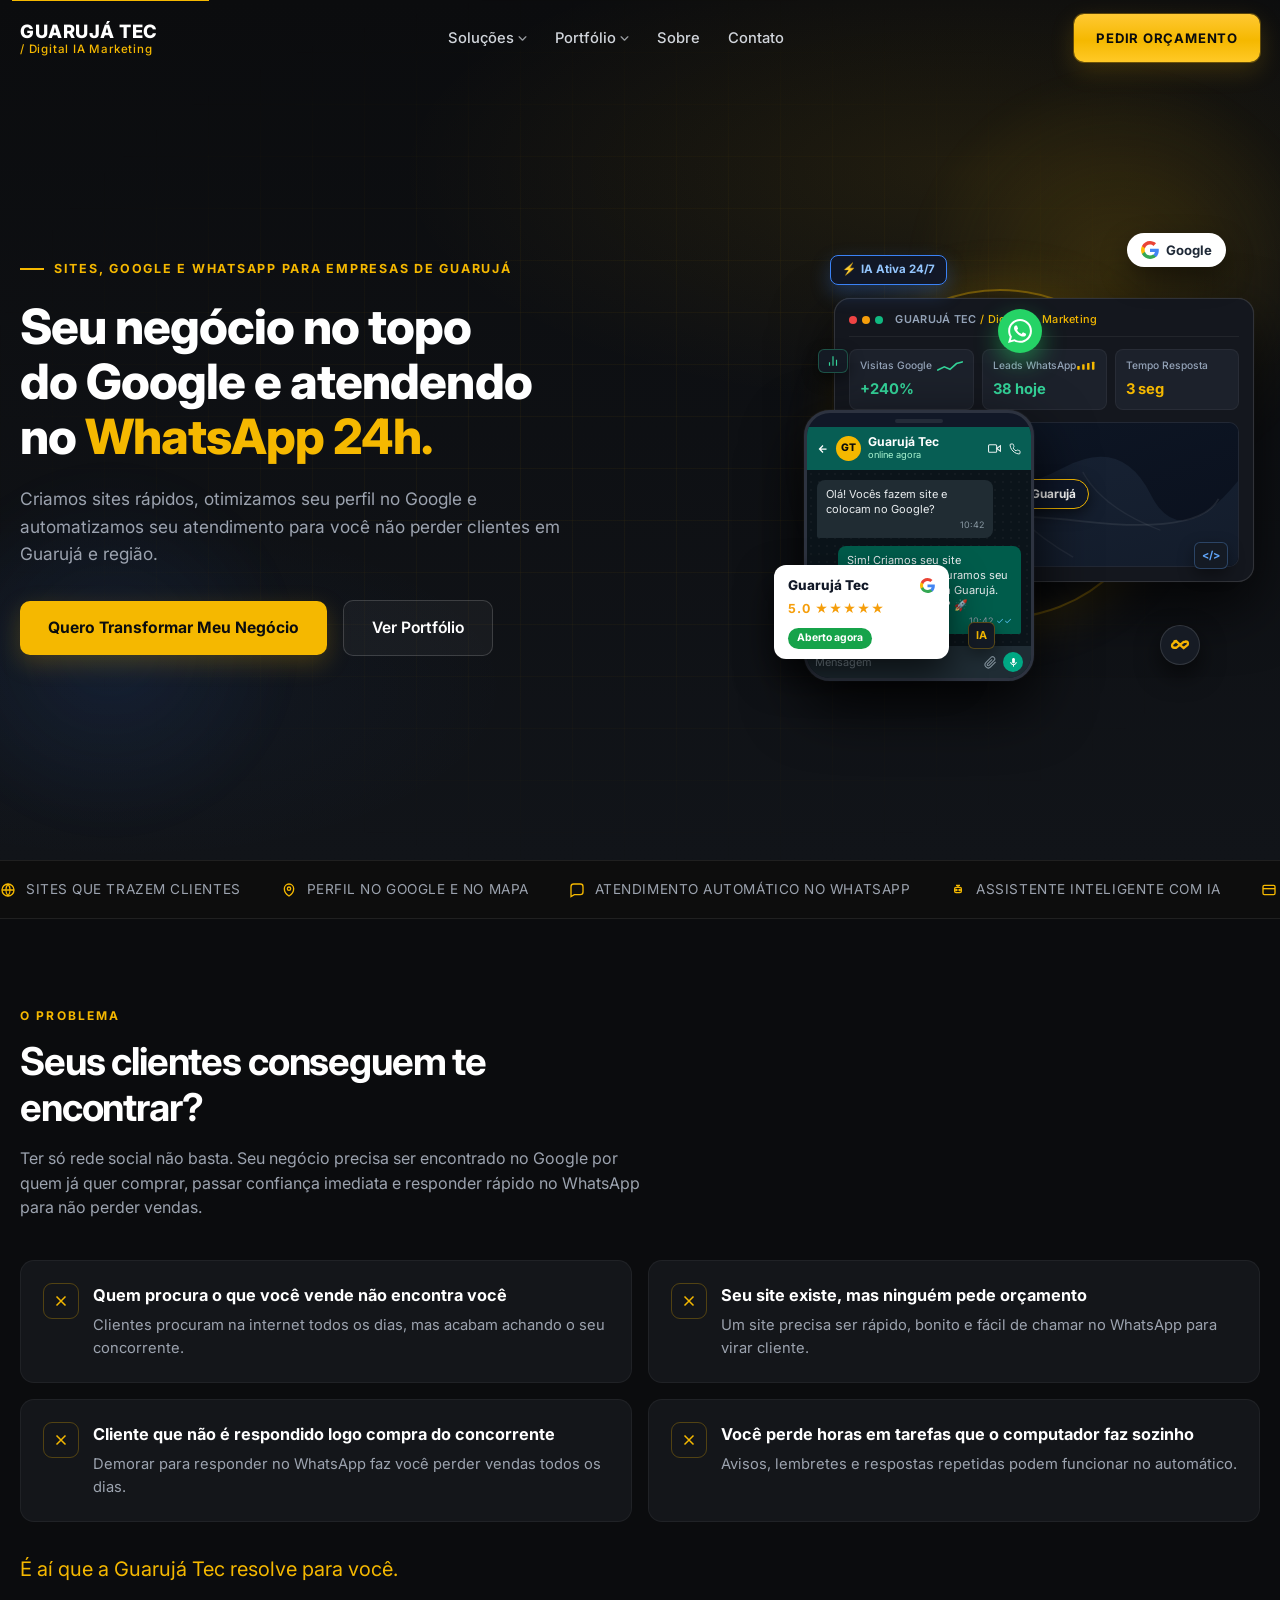
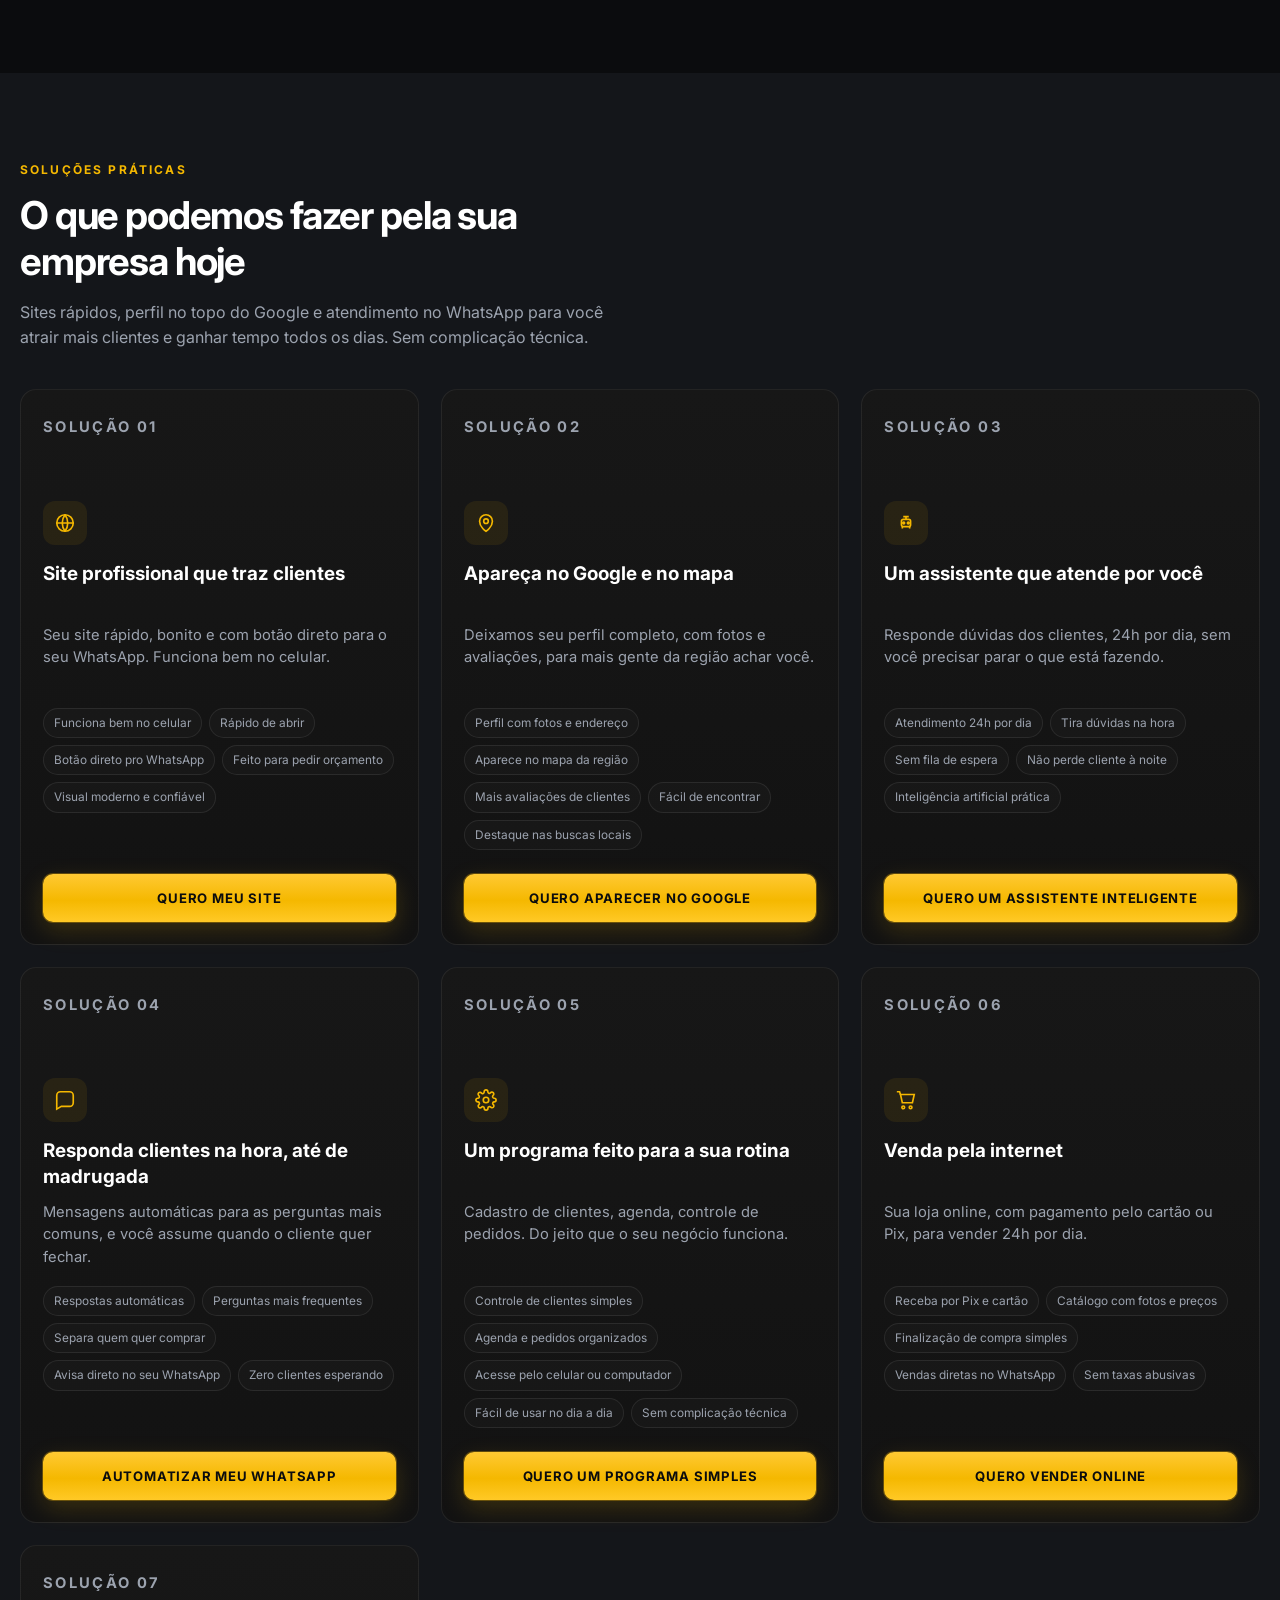
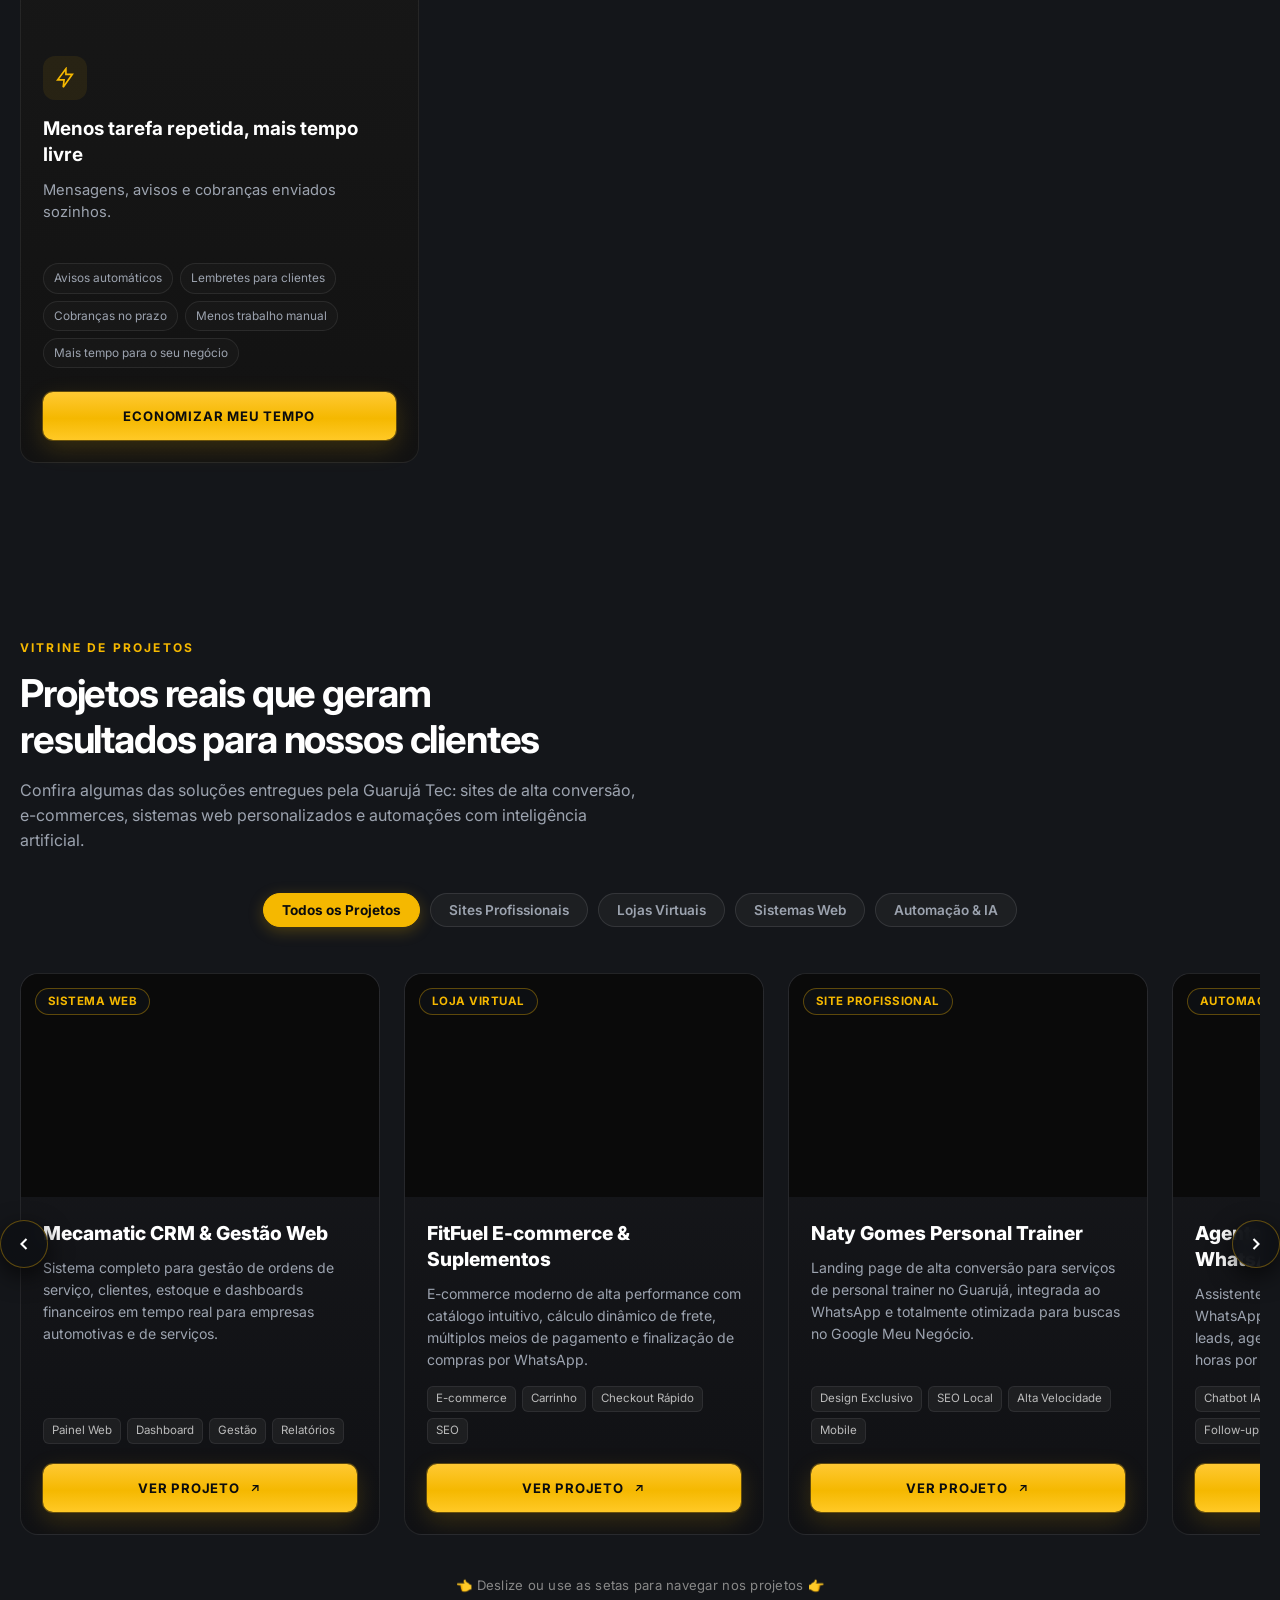
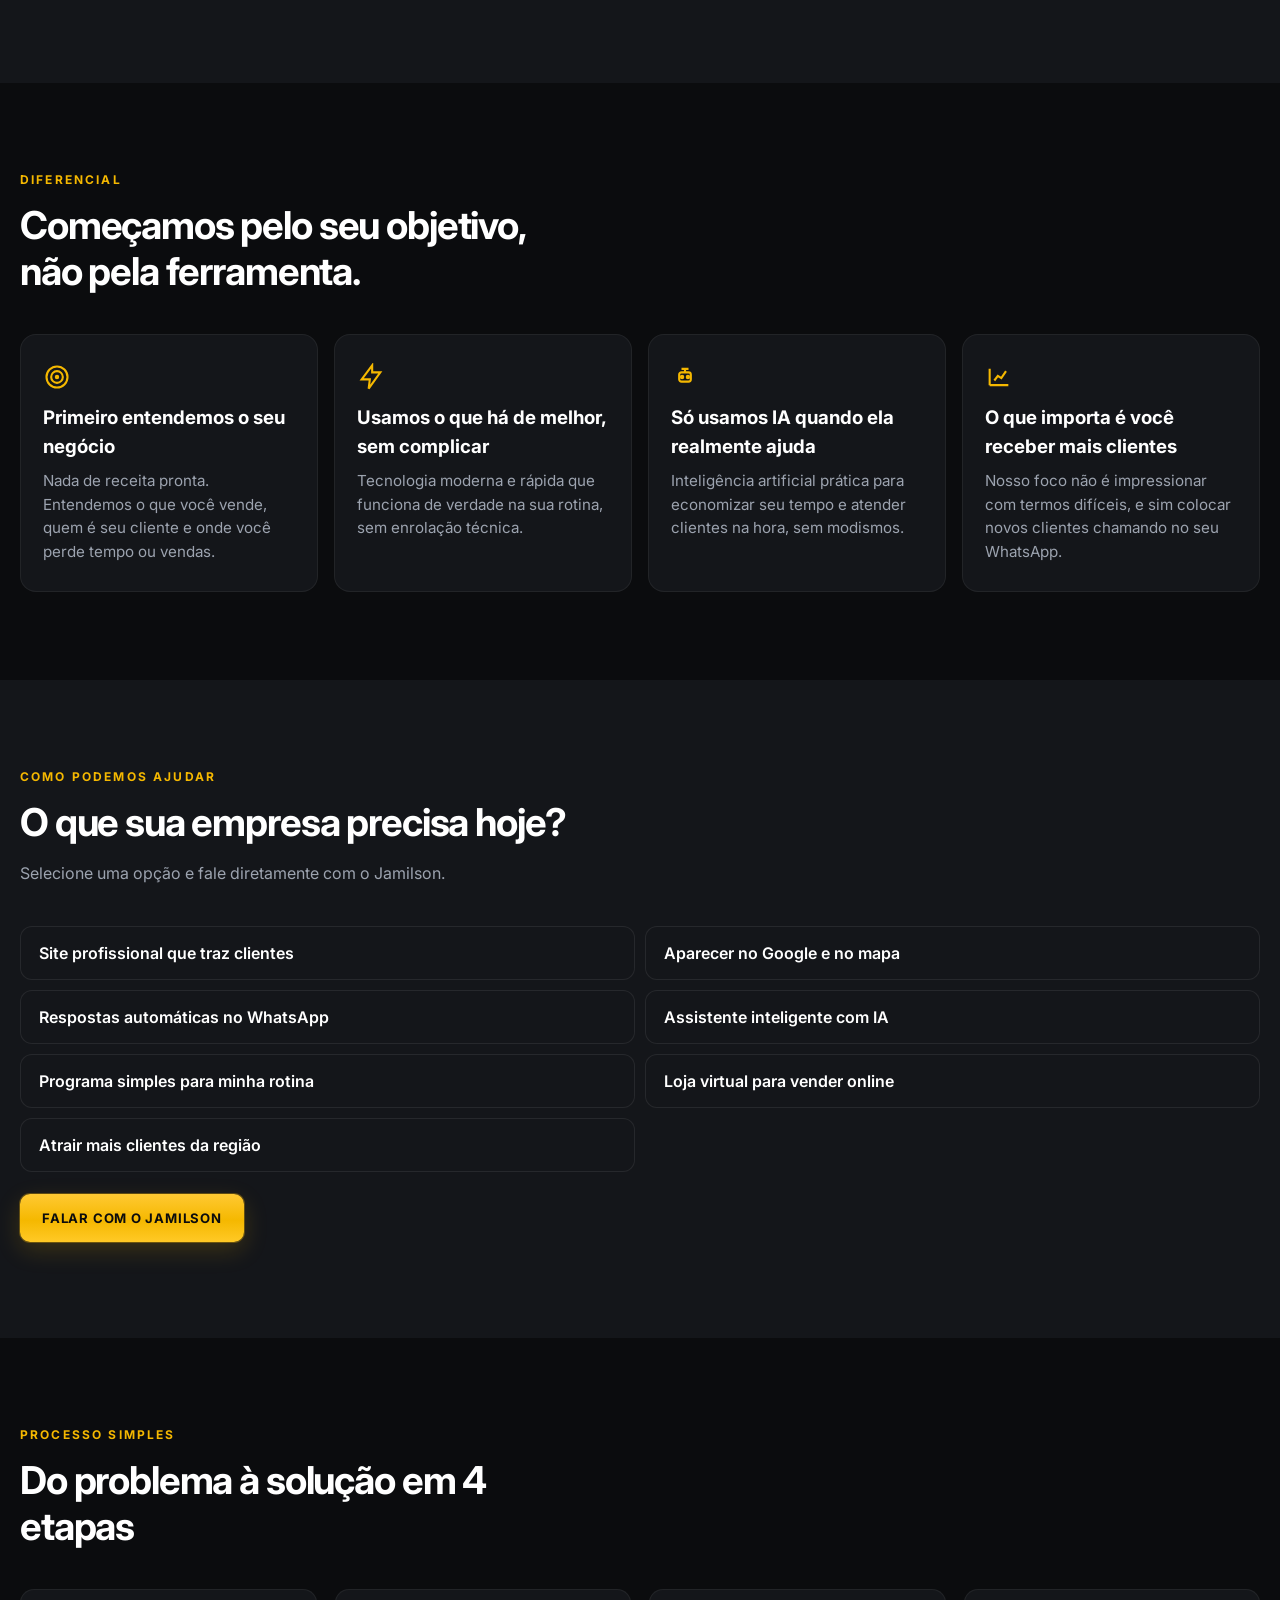
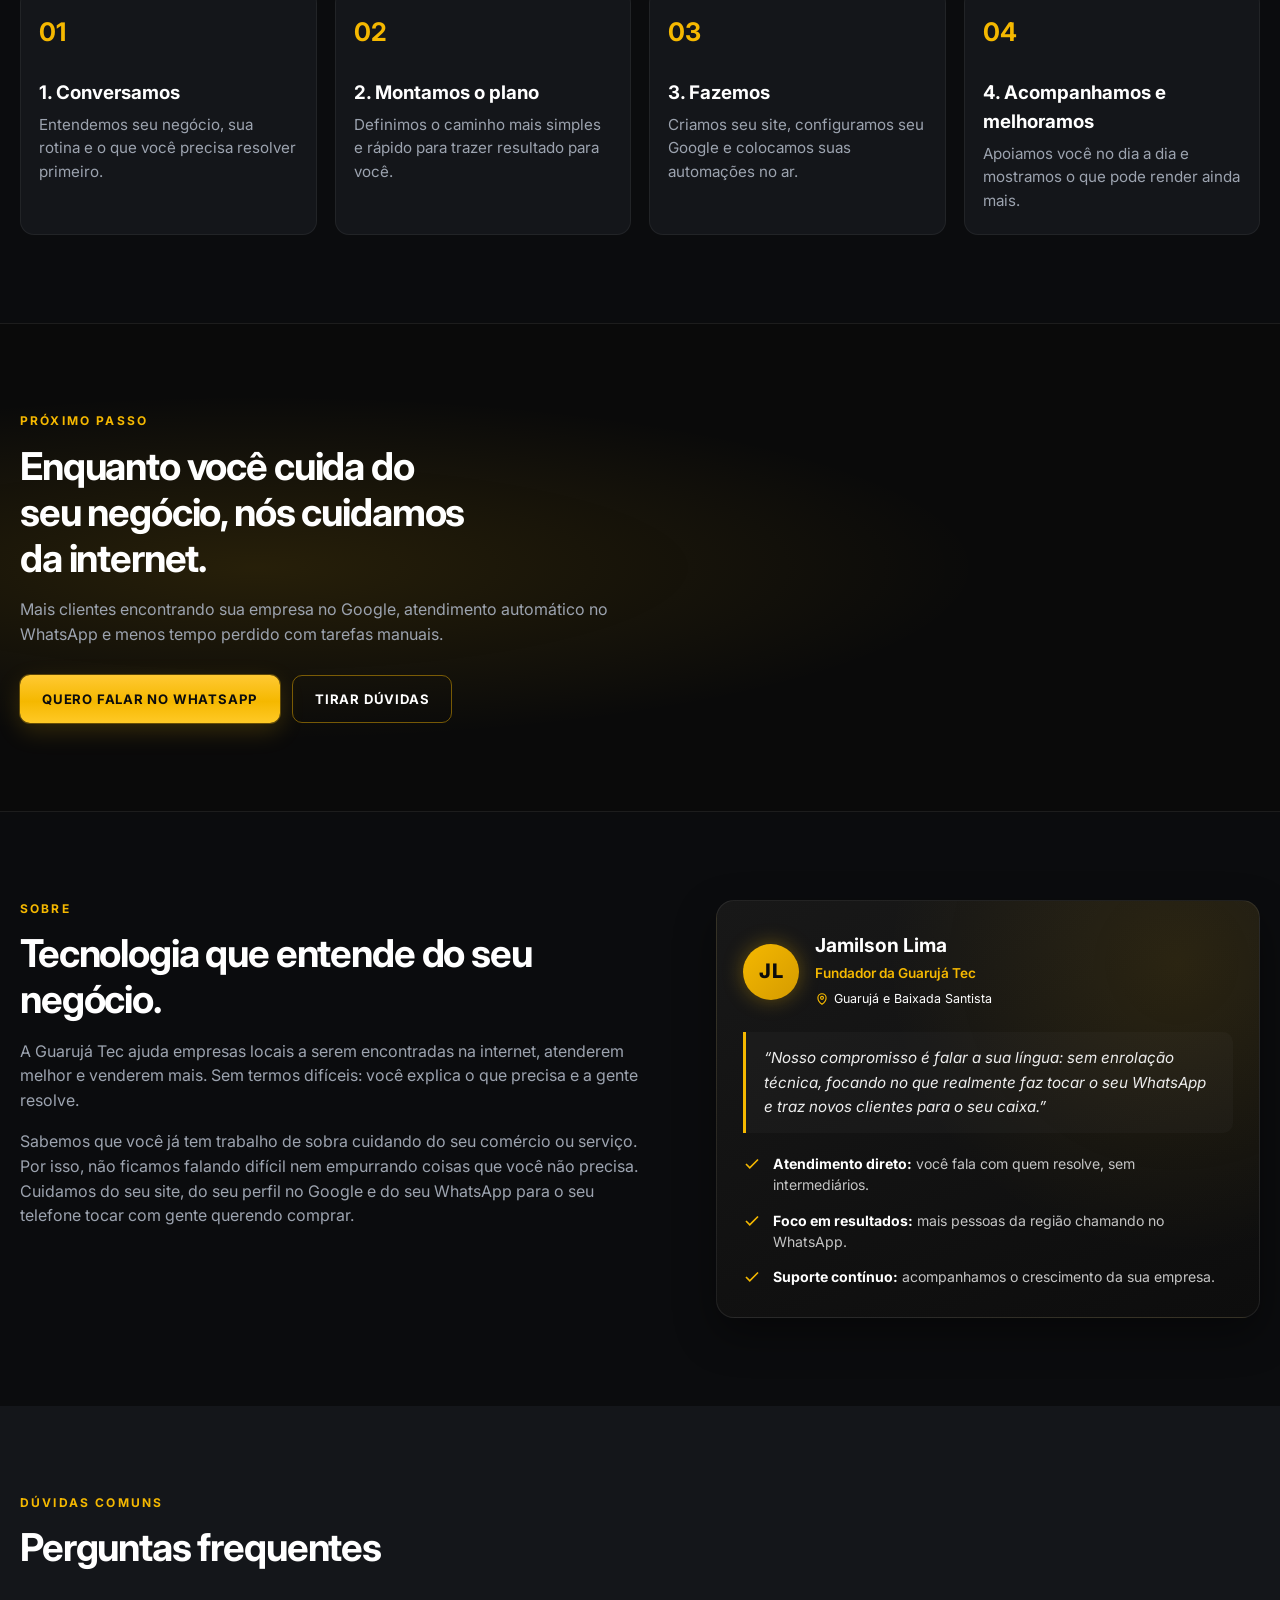
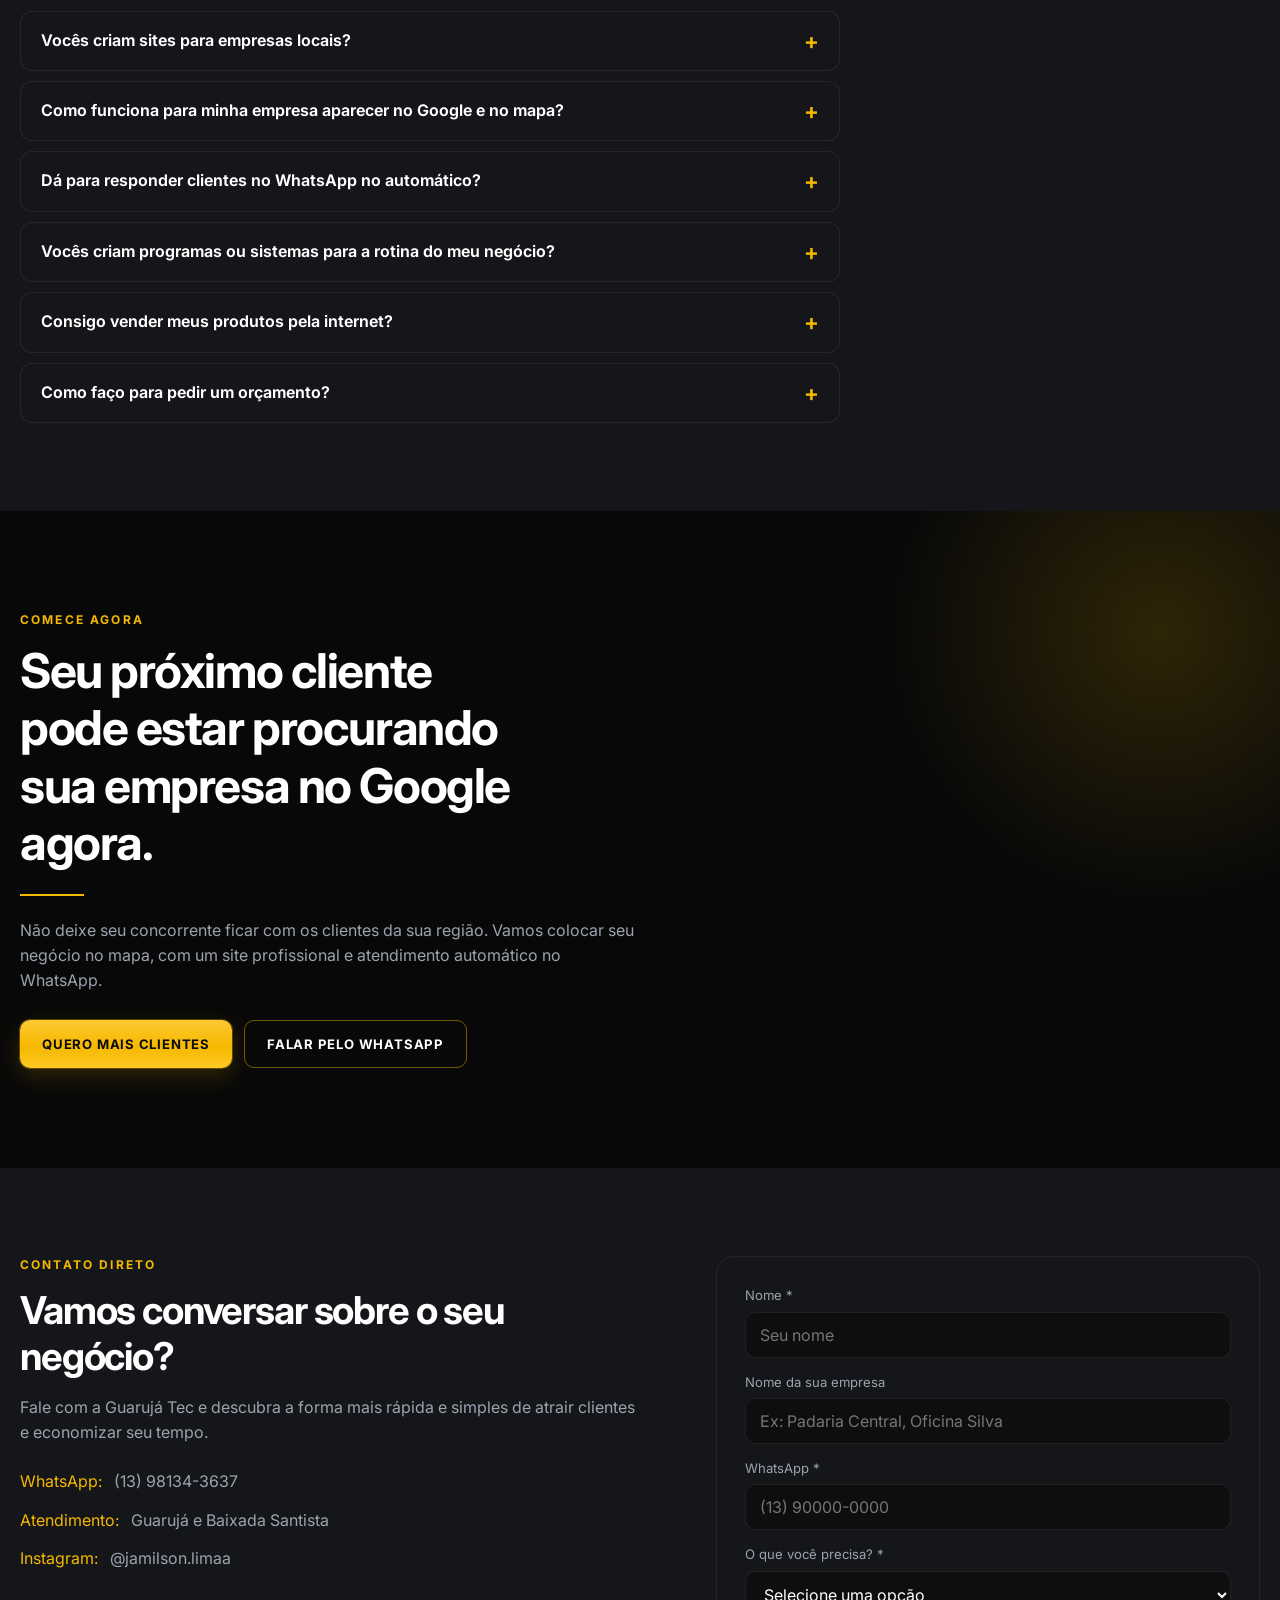
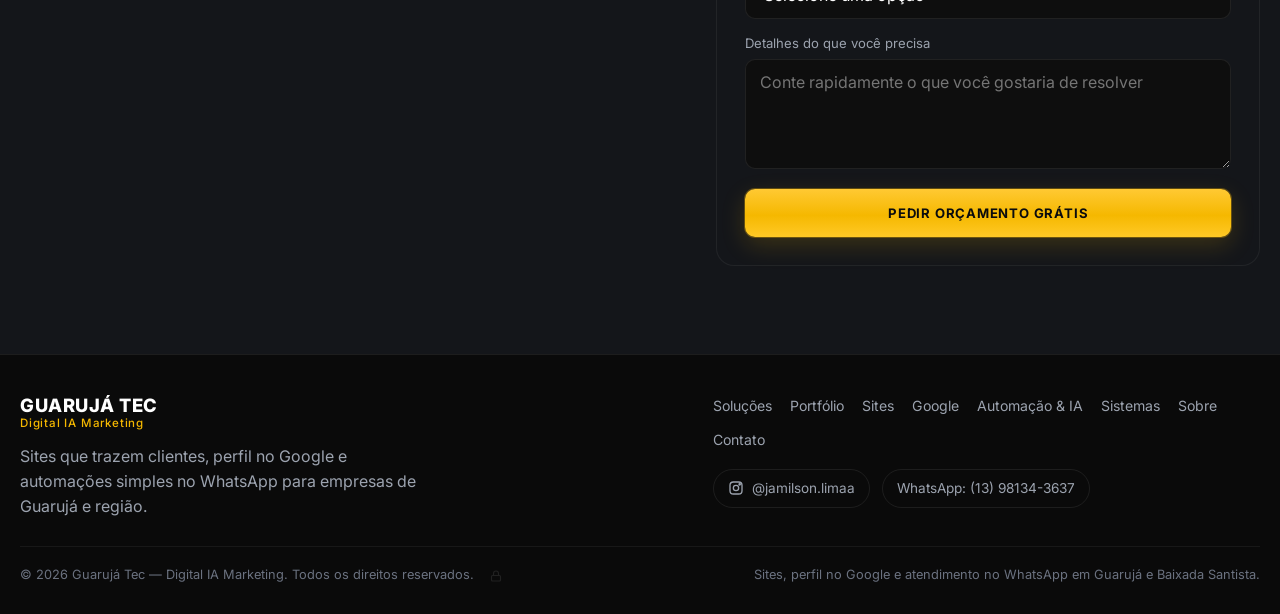
==== commit 48eb8cd3: "feat(portfolio): carrossel horizontal, reordenação de projetos e cadeado discreto no rodapé" ====
--- a/index.html
+++ b/index.html
@@ -438,8 +438,8 @@
       </div>
     </section>
 
-    <!-- Seção Portfólio / Vitrine -->
-    <section class="section section-alt" id="portfolio">
+    <!-- Seção Portfólio / Vitrine em Carrossel Horizontal -->
+    <section class="section section-alt" id="portfolio" aria-roledescription="carousel" aria-label="Vitrine de Projetos da Guarujá Tec">
       <div class="container">
         <div class="section-head reveal">
           <p class="section-kicker">Vitrine de Projetos</p>
@@ -456,18 +456,24 @@
           <button class="filter-btn" type="button" data-filter="automacao">Automação &amp; IA</button>
         </div>
 
-        <!-- Grid de Projetos da Vitrine -->
-        <div class="portfolio-grid" id="portfolio-grid">
-          <!-- Renderizado dinamicamente via js/portfolio.js -->
-        </div>
-
-        <!-- Acesso ao Painel Adm -->
-        <div class="portfolio-admin-bar reveal">
-          <span>Área do Administrador: gerencie os projetos que aparecem nesta vitrine.</span>
-          <a class="btn btn-outline btn-sm" href="admin.html" target="_blank" rel="noopener noreferrer">
-            <svg width="15" height="15" viewBox="0 0 24 24" fill="none" stroke="currentColor" stroke-width="2" style="margin-right:6px"><path d="M12 20h9M16.5 3.5a2.121 2.121 0 0 1 3 3L7 19l-4 1 1-4L16.5 3.5z"/></svg>
-            Abrir Painel Administrativo
-          </a>
+        <!-- Carrossel Horizontal de Projetos -->
+        <div class="portfolio-carousel-wrapper reveal">
+          <button type="button" class="portfolio-nav-btn prev" id="portfolio-prev" aria-label="Projeto anterior" title="Anterior">
+            <svg width="20" height="20" viewBox="0 0 24 24" fill="none" stroke="currentColor" stroke-width="2.5"><path d="M15 18l-6-6 6-6"/></svg>
+          </button>
+
+          <div class="portfolio-track" id="portfolio-track" tabindex="0" role="region" aria-label="Projetos em carrossel">
+            <!-- Renderizado dinamicamente via js/portfolio.js -->
+          </div>
+
+          <button type="button" class="portfolio-nav-btn next" id="portfolio-next" aria-label="Próximo projeto" title="Próximo">
+            <svg width="20" height="20" viewBox="0 0 24 24" fill="none" stroke="currentColor" stroke-width="2.5"><path d="M9 18l6-6-6-6"/></svg>
+          </button>
+        </div>
+
+        <!-- Dica de navegação / arraste -->
+        <div class="portfolio-drag-hint">
+          <span>👈 Deslize ou use as setas para navegar nos projetos 👉</span>
         </div>
       </div>
     </section>
@@ -731,7 +737,15 @@
         </div>
       </div>
       <div class="footer-bottom">
-        <p>&copy; <span id="year">2026</span> Guarujá Tec — Digital IA Marketing. Todos os direitos reservados.</p>
+        <p>
+          &copy; <span id="year">2026</span> Guarujá Tec — Digital IA Marketing. Todos os direitos reservados.
+          <a href="admin.html" class="footer-admin-lock" target="_blank" rel="noopener noreferrer" title="Acesso Restrito" aria-label="Painel Administrativo">
+            <svg width="12" height="12" viewBox="0 0 24 24" fill="none" stroke="currentColor" stroke-width="2.2" stroke-linecap="round" stroke-linejoin="round">
+              <rect x="3" y="11" width="18" height="11" rx="2" ry="2"></rect>
+              <path d="M7 11V7a5 5 0 0 1 10 0v4"></path>
+            </svg>
+          </a>
+        </p>
         <p>Sites, perfil no Google e atendimento no WhatsApp em Guarujá e Baixada Santista.</p>
       </div>
     </div>
--- a/css/styles.css
+++ b/css/styles.css
@@ -1813,13 +1813,13 @@
 }
 
 /* ==========================================================================
-   PORTFÓLIO / VITRINE DE PROJETOS
+   PORTFÓLIO / VITRINE DE PROJETOS EM CARROSSEL HORIZONTAL
    ========================================================================== */
 .portfolio-filters {
   display: flex;
   flex-wrap: wrap;
   gap: 10px;
-  margin-bottom: 32px;
+  margin-bottom: 30px;
   justify-content: center;
 }
 
@@ -1850,38 +1850,137 @@
   box-shadow: 0 4px 15px rgba(245, 183, 0, 0.25);
 }
 
-.portfolio-grid {
-  display: grid;
-  grid-template-columns: 1fr;
+/* Wrapper do Carrossel com botões de navegação */
+.portfolio-carousel-wrapper {
+  position: relative;
+  width: 100%;
+  margin: 0 auto;
+}
+
+/* Trilho com rolagem horizontal e snap nativo */
+.portfolio-track {
+  display: flex;
   gap: 24px;
-}
-
-@media (min-width: 640px) {
-  .portfolio-grid {
-    grid-template-columns: repeat(2, minmax(0, 1fr));
-  }
-}
-
-@media (min-width: 1024px) {
-  .portfolio-grid {
-    grid-template-columns: repeat(3, minmax(0, 1fr));
-  }
-}
-
+  overflow-x: auto;
+  scroll-snap-type: x mandatory;
+  overscroll-behavior-x: contain;
+  padding: 16px 6px 26px;
+  scroll-behavior: smooth;
+  -webkit-overflow-scrolling: touch;
+  touch-action: pan-y;
+  scrollbar-width: thin;
+  scrollbar-color: rgba(245, 184, 0, 0.35) rgba(255, 255, 255, 0.04);
+}
+
+.portfolio-track::-webkit-scrollbar {
+  height: 6px;
+}
+
+.portfolio-track::-webkit-scrollbar-track {
+  background: rgba(255, 255, 255, 0.04);
+  border-radius: 999px;
+}
+
+.portfolio-track::-webkit-scrollbar-thumb {
+  background: rgba(245, 184, 0, 0.35);
+  border-radius: 999px;
+}
+
+.portfolio-track::-webkit-scrollbar-thumb:hover {
+  background: var(--gold);
+}
+
+/* Botões de Navegação do Carrossel */
+.portfolio-nav-btn {
+  position: absolute;
+  top: calc(50% - 15px);
+  transform: translateY(-50%);
+  width: 48px;
+  height: 48px;
+  border-radius: 50%;
+  background: rgba(14, 16, 20, 0.9);
+  backdrop-filter: blur(10px);
+  border: 1px solid rgba(245, 184, 0, 0.35);
+  color: #ffffff;
+  display: flex;
+  align-items: center;
+  justify-content: center;
+  cursor: pointer;
+  z-index: 10;
+  transition: all 0.25s cubic-bezier(0.16, 1, 0.3, 1);
+  box-shadow: 0 8px 24px rgba(0, 0, 0, 0.65);
+}
+
+.portfolio-nav-btn:hover {
+  background: var(--gold);
+  color: #0b0c0e;
+  border-color: var(--gold);
+  box-shadow: 0 10px 28px rgba(245, 184, 0, 0.45);
+  transform: translateY(-50%) scale(1.1);
+}
+
+.portfolio-nav-btn:active {
+  transform: translateY(-50%) scale(0.96);
+}
+
+.portfolio-nav-btn.prev {
+  left: -20px;
+}
+
+.portfolio-nav-btn.next {
+  right: -20px;
+}
+
+@media (max-width: 1024px) {
+  .portfolio-nav-btn.prev {
+    left: -8px;
+  }
+  .portfolio-nav-btn.next {
+    right: -8px;
+  }
+}
+
+@media (max-width: 768px) {
+  .portfolio-nav-btn {
+    width: 40px;
+    height: 40px;
+  }
+  .portfolio-nav-btn.prev {
+    left: 2px;
+  }
+  .portfolio-nav-btn.next {
+    right: 2px;
+  }
+}
+
+/* Card do Portfólio no Carrossel */
 .portfolio-card {
-  background: linear-gradient(180deg, #171717 0%, #111111 100%);
-  border: 1px solid rgba(255, 255, 255, 0.07);
+  flex: 0 0 360px;
+  max-width: 380px;
+  scroll-snap-align: start;
+  background: linear-gradient(180deg, #17181c 0%, #101114 100%);
+  border: 1px solid rgba(255, 255, 255, 0.08);
   border-radius: 18px;
   overflow: hidden;
   display: flex;
   flex-direction: column;
-  transition: transform 0.25s var(--ease), border-color 0.25s, box-shadow 0.25s;
-}
-
+  cursor: pointer;
+  user-select: none;
+  transition: transform 0.35s cubic-bezier(0.16, 1, 0.3, 1), border-color 0.3s, box-shadow 0.35s;
+}
+
+@media (max-width: 640px) {
+  .portfolio-card {
+    flex: 0 0 86vw;
+    max-width: 330px;
+  }
+}
+
+/* Destaque no Hover com iluminação dourada e scale */
 .portfolio-card:hover {
-  transform: translateY(-5px);
-  border-color: rgba(245, 183, 0, 0.4);
-  box-shadow: 0 18px 45px rgba(0, 0, 0, 0.5), 0 0 0 1px rgba(245, 183, 0, 0.1);
+  transform: translateY(-8px) scale(1.02);
+  border-color: rgba(245, 184, 0, 0.7);
+  box-shadow: 0 22px 45px rgba(0, 0, 0, 0.75), 0 0 28px rgba(245, 184, 0, 0.22);
 }
 
 .portfolio-thumb {
@@ -1896,27 +1995,42 @@
   width: 100%;
   height: 100%;
   object-fit: cover;
-  transition: transform 0.4s var(--ease);
+  transition: transform 0.45s cubic-bezier(0.16, 1, 0.3, 1);
 }
 
 .portfolio-card:hover .portfolio-thumb img {
-  transform: scale(1.05);
+  transform: scale(1.07);
 }
 
 .portfolio-badge {
   position: absolute;
   top: 14px;
   left: 14px;
-  background: rgba(18, 18, 18, 0.85);
+  background: rgba(14, 16, 20, 0.88);
   backdrop-filter: blur(8px);
   color: var(--gold);
-  border: 1px solid rgba(245, 183, 0, 0.3);
+  border: 1px solid rgba(245, 183, 0, 0.35);
   border-radius: 999px;
   padding: 4px 12px;
   font-size: 0.72rem;
   font-weight: 700;
   letter-spacing: 0.04em;
   text-transform: uppercase;
+  z-index: 2;
+}
+
+.portfolio-order-badge {
+  position: absolute;
+  top: 14px;
+  right: 14px;
+  background: rgba(14, 16, 20, 0.75);
+  color: #bbb;
+  border-radius: 999px;
+  padding: 2px 8px;
+  font-size: 0.7rem;
+  font-weight: 600;
+  border: 1px solid rgba(255, 255, 255, 0.1);
+  z-index: 2;
 }
 
 .portfolio-content {
@@ -1927,15 +2041,21 @@
 }
 
 .portfolio-title {
-  font-size: 1.22rem;
+  font-size: 1.2rem;
   line-height: 1.35;
-  font-family: var(--display);
+  font-weight: 800;
   margin-bottom: 10px;
+  color: #ffffff;
+  transition: color 0.2s;
+}
+
+.portfolio-card:hover .portfolio-title {
+  color: var(--gold);
 }
 
 .portfolio-desc {
   color: var(--gray);
-  font-size: 0.9rem;
+  font-size: 0.88rem;
   line-height: 1.55;
   margin-bottom: 16px;
   flex-grow: 1;
@@ -1950,9 +2070,9 @@
 
 .portfolio-tag {
   font-size: 0.72rem;
-  color: #aaa;
-  background: rgba(255, 255, 255, 0.04);
-  border: 1px solid rgba(255, 255, 255, 0.06);
+  color: #bbb;
+  background: rgba(255, 255, 255, 0.05);
+  border: 1px solid rgba(255, 255, 255, 0.07);
   border-radius: 6px;
   padding: 3px 8px;
 }
@@ -1967,10 +2087,24 @@
   display: inline-flex;
   align-items: center;
   gap: 8px;
+  transition: all 0.2s;
+}
+
+.portfolio-card:hover .btn-portfolio {
+  background: #ffc926;
+  box-shadow: 0 4px 16px rgba(245, 184, 0, 0.35);
+}
+
+.portfolio-drag-hint {
+  text-align: center;
+  margin-top: 14px;
+  font-size: 0.82rem;
+  color: #888;
+  letter-spacing: 0.02em;
 }
 
 .portfolio-empty {
-  grid-column: 1 / -1;
+  min-width: 100%;
   text-align: center;
   padding: 60px 20px;
   background: #141414;
@@ -1984,7 +2118,7 @@
 }
 
 .portfolio-empty h3 {
-  font-family: var(--display);
+  font-weight: 800;
   margin-bottom: 8px;
 }
 
@@ -1995,22 +2129,26 @@
   font-size: 0.92rem;
 }
 
-.portfolio-admin-bar {
-  margin-top: 36px;
-  padding: 16px 20px;
-  background: rgba(245, 183, 0, 0.04);
-  border: 1px solid rgba(245, 183, 0, 0.15);
-  border-radius: 12px;
-  display: flex;
-  flex-wrap: wrap;
-  align-items: center;
-  justify-content: space-between;
-  gap: 14px;
-}
-
-.portfolio-admin-bar span {
-  font-size: 0.86rem;
-  color: #bbb;
+/* Cadeado Discreto no Rodapé */
+.footer-admin-lock {
+  display: inline-flex;
+  align-items: center;
+  justify-content: center;
+  width: 20px;
+  height: 20px;
+  margin-left: 8px;
+  color: #666;
+  opacity: 0.25;
+  vertical-align: middle;
+  text-decoration: none;
+  border-radius: 4px;
+  transition: opacity 0.25s ease, color 0.25s ease, transform 0.25s ease;
+}
+
+.footer-admin-lock:hover {
+  opacity: 0.85;
+  color: var(--gold);
+  transform: scale(1.18);
 }
 
 @media (prefers-reduced-motion: reduce) {
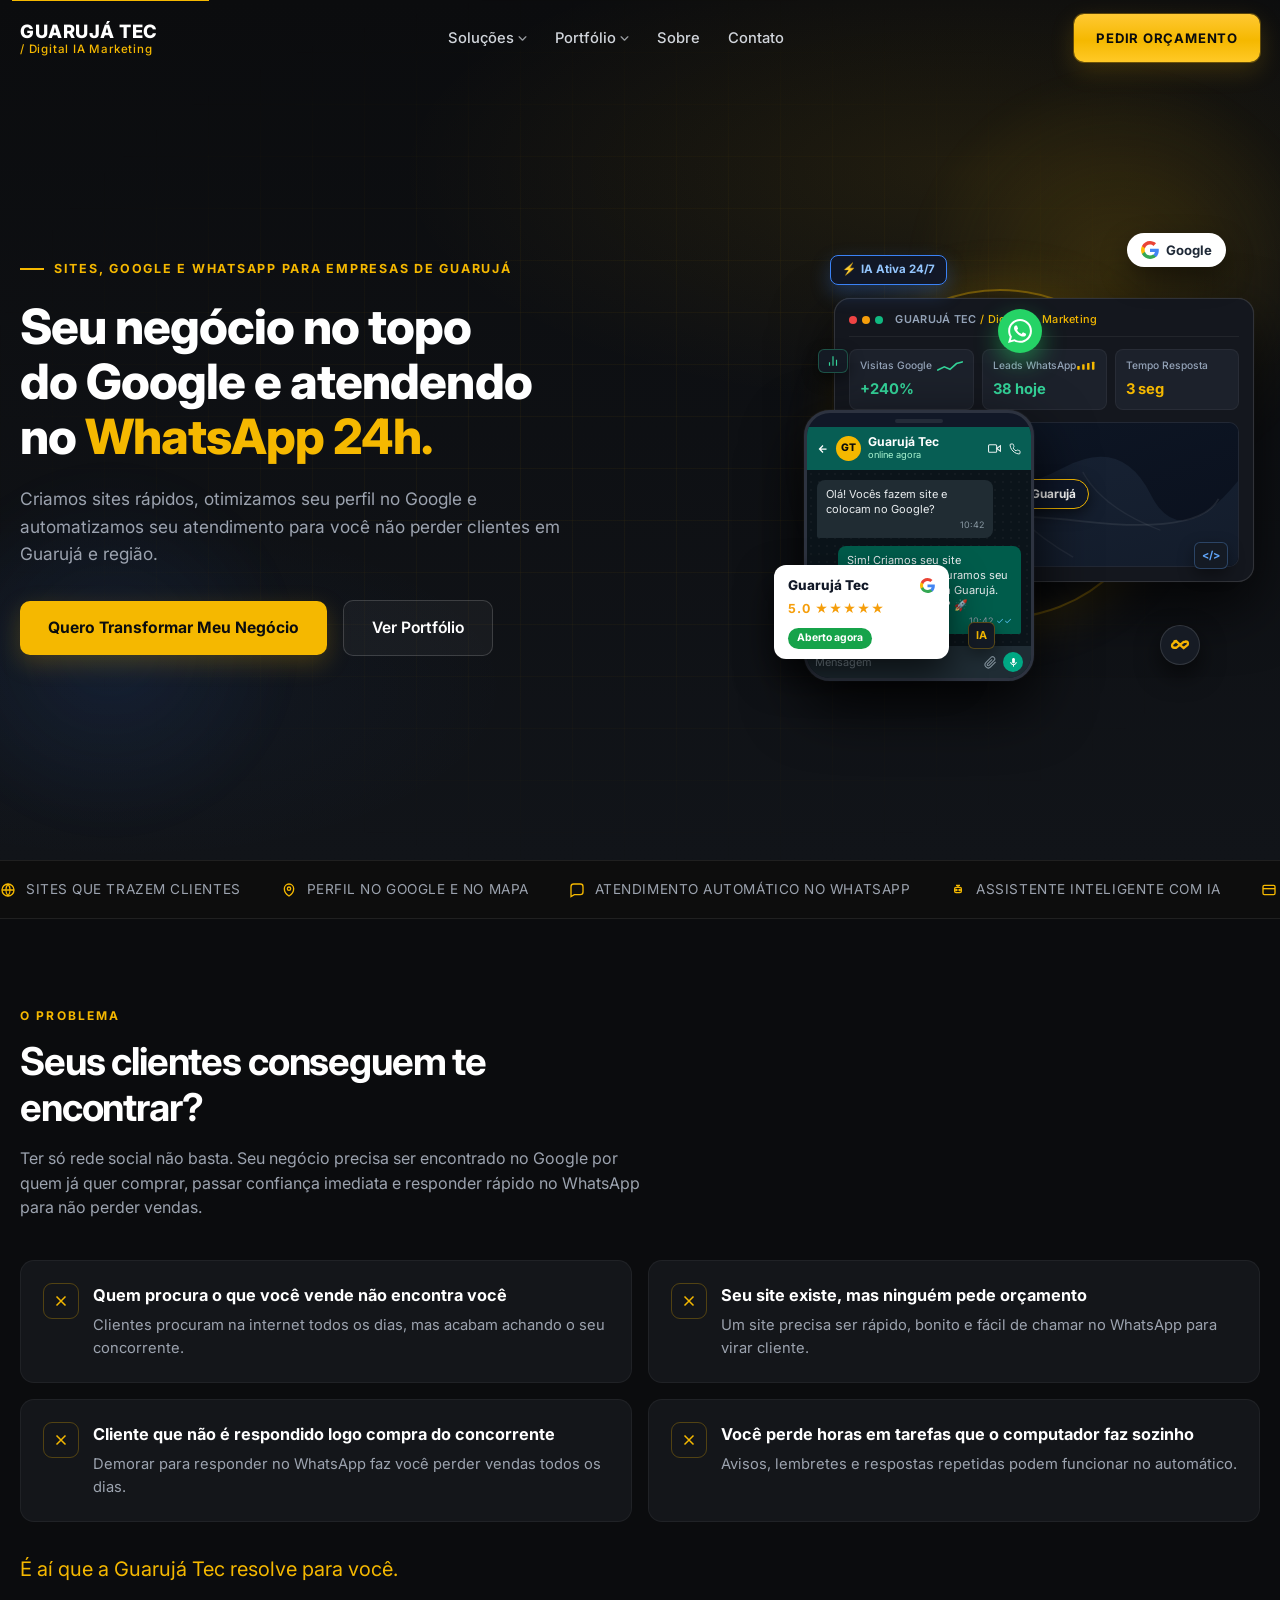
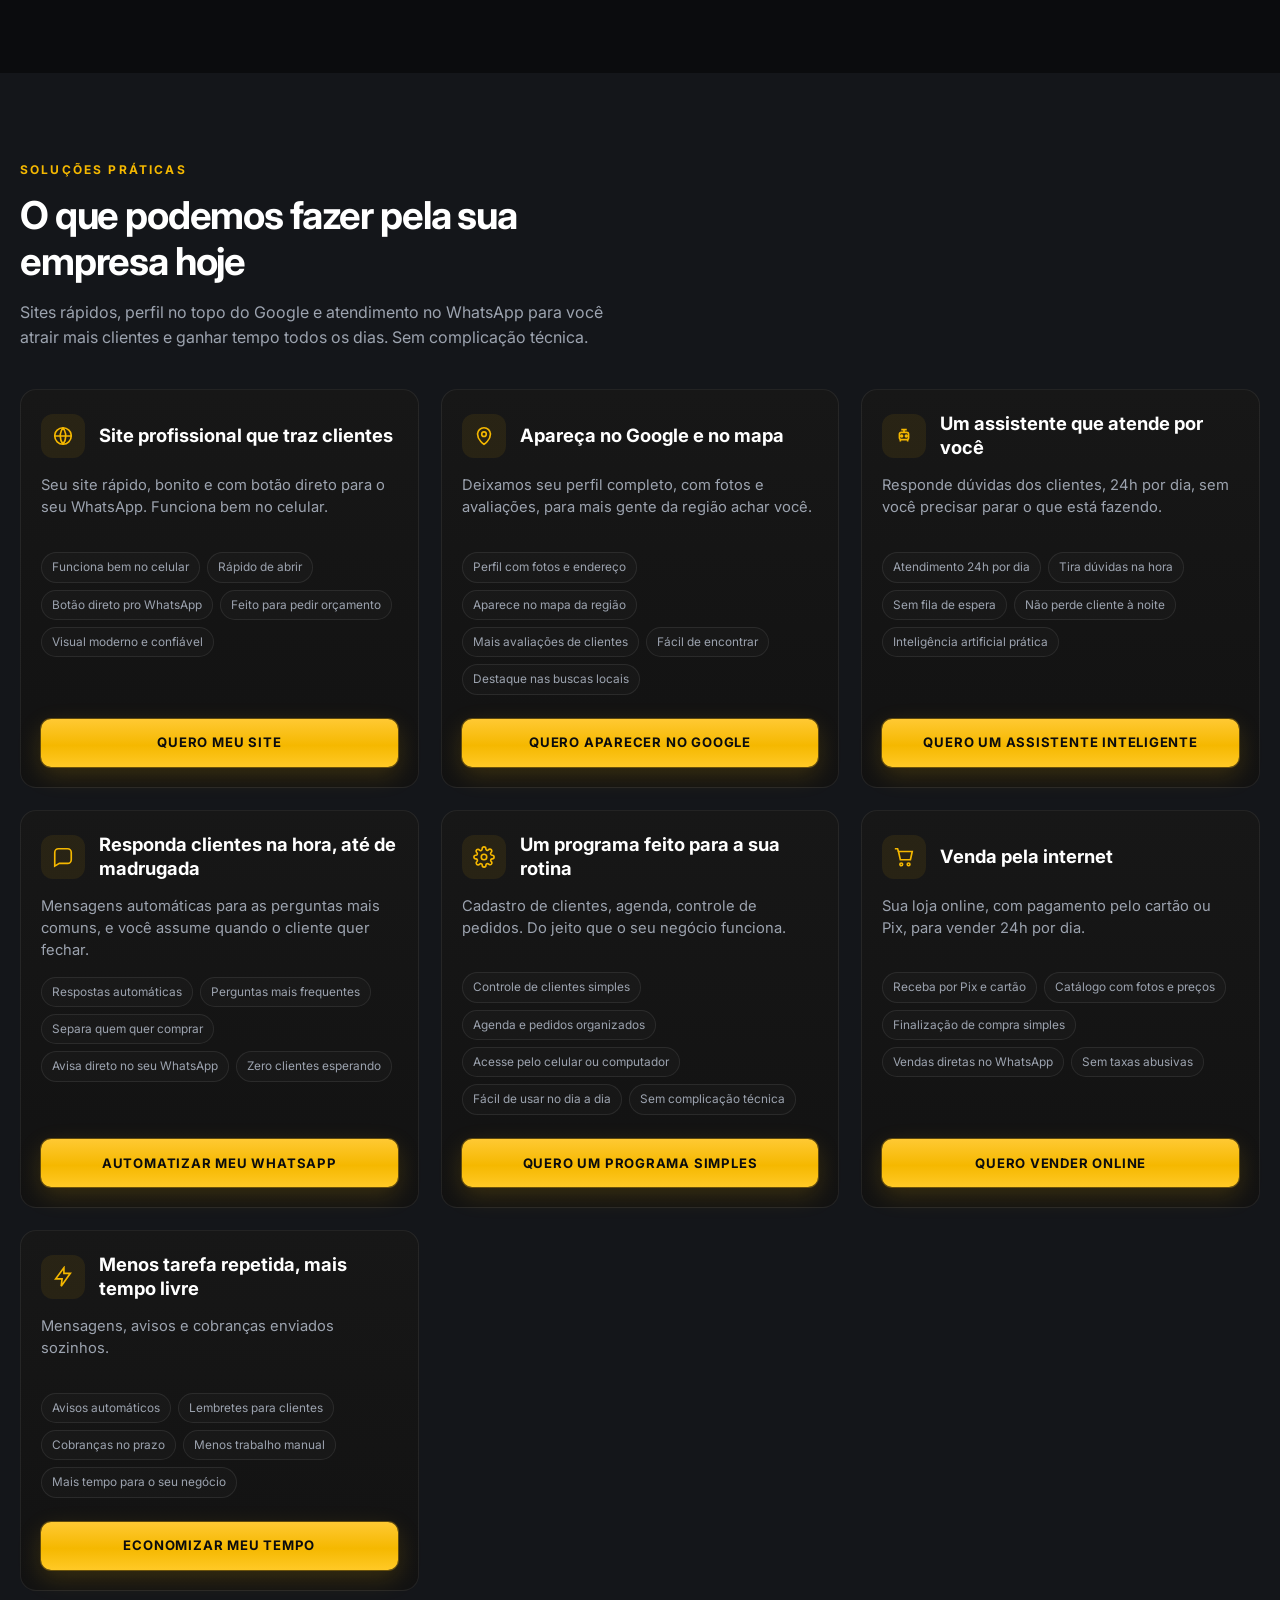
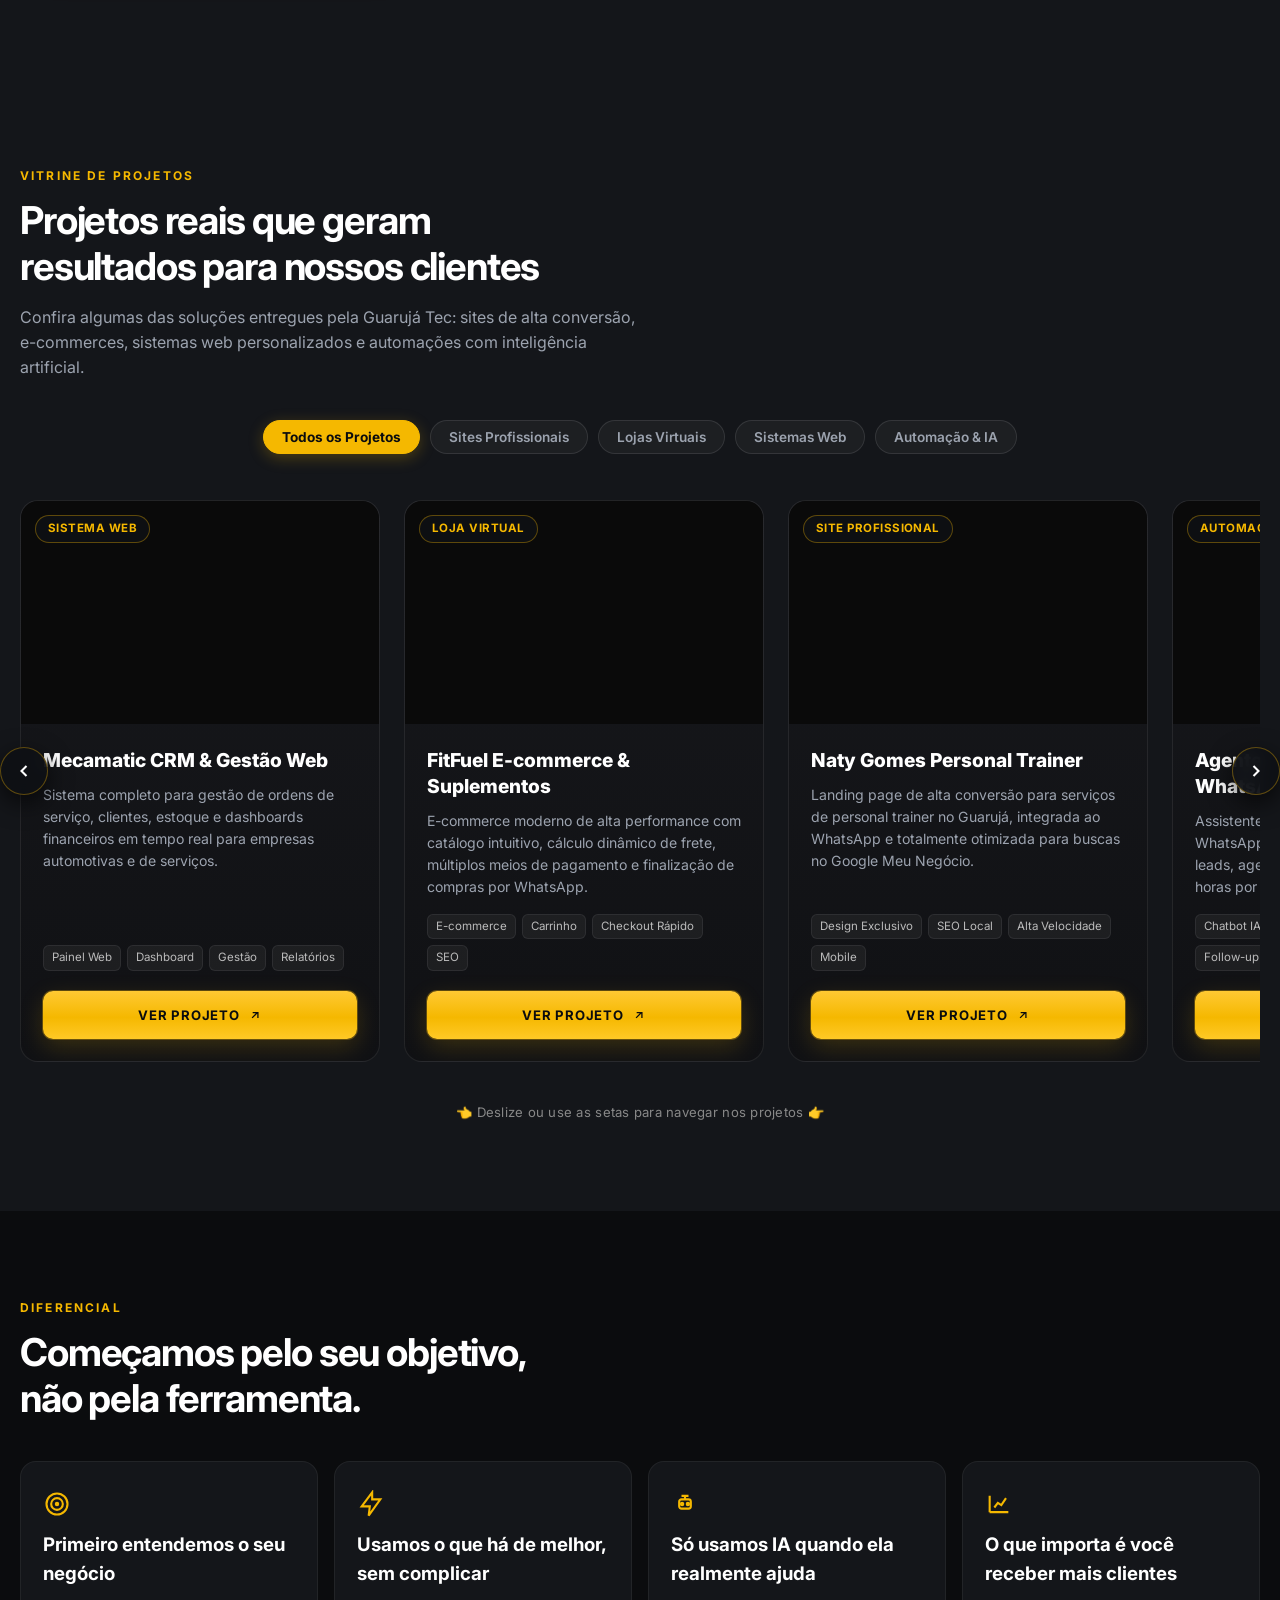
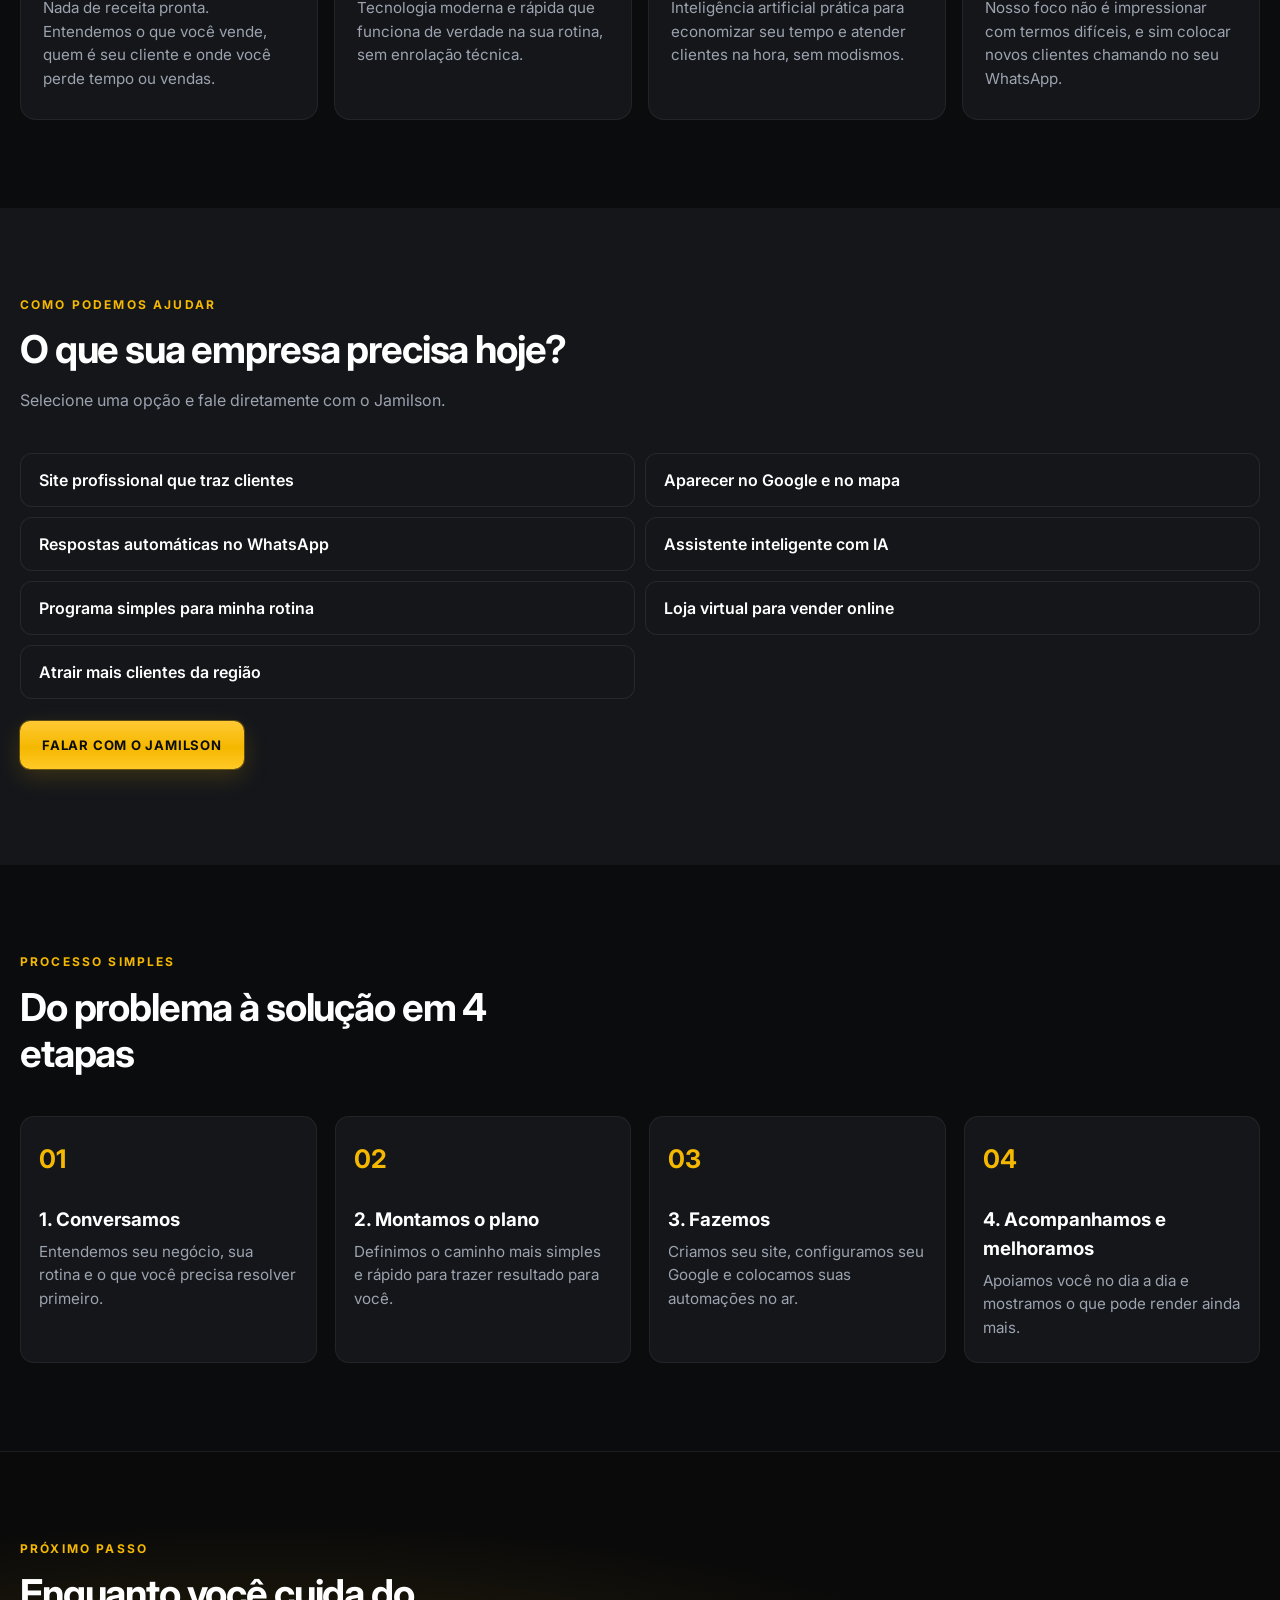
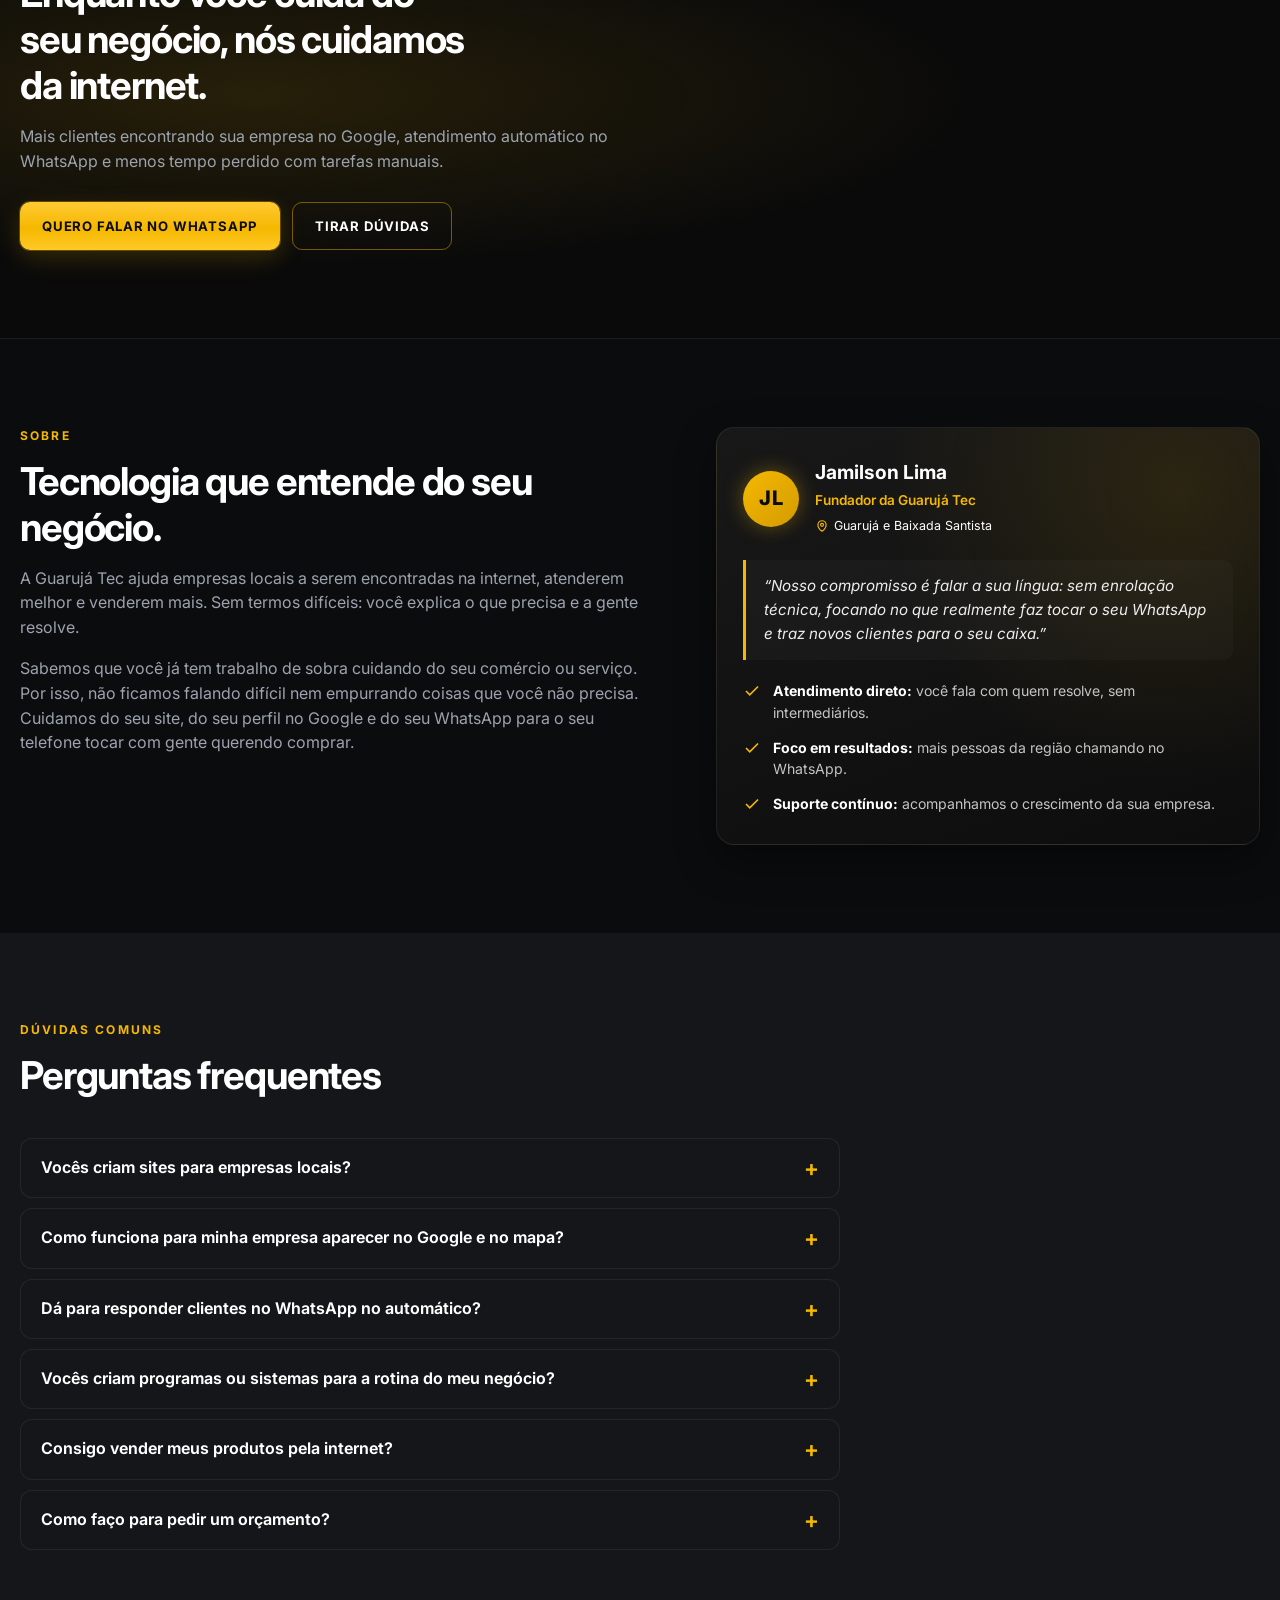
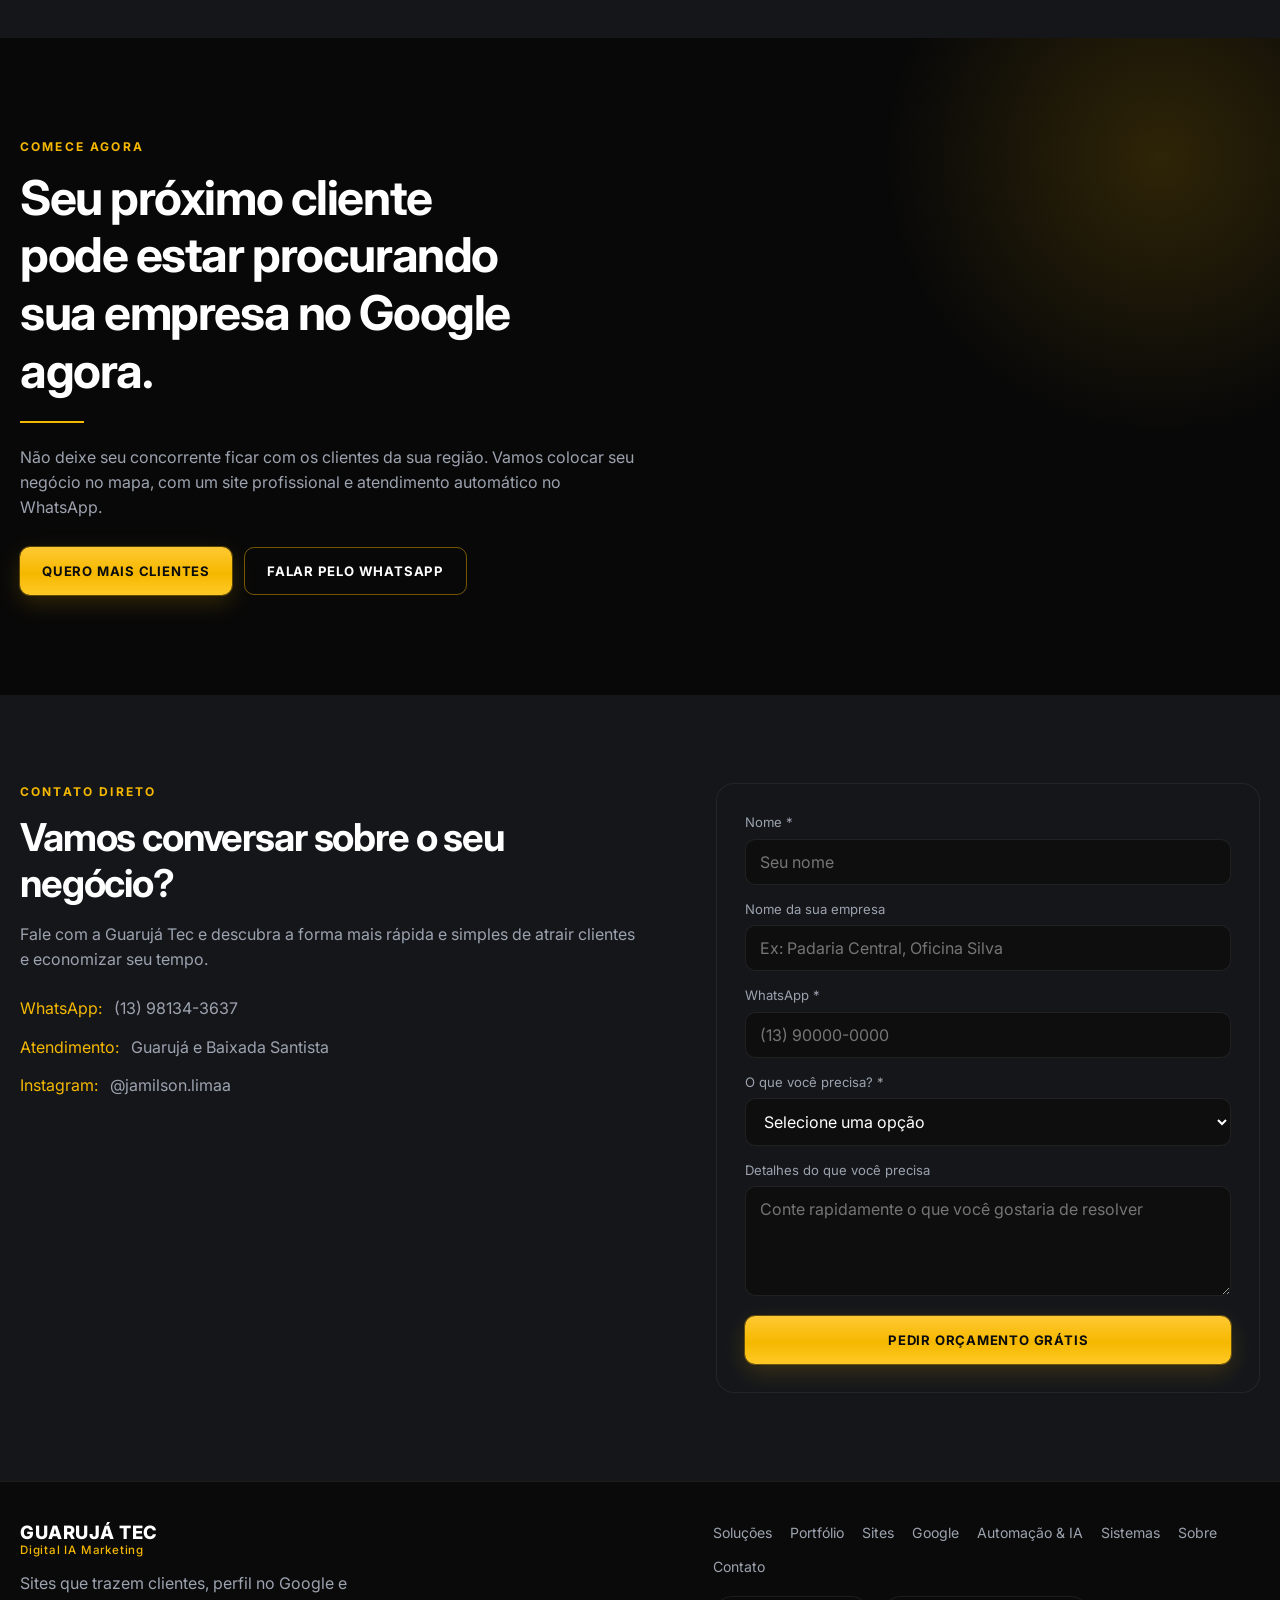
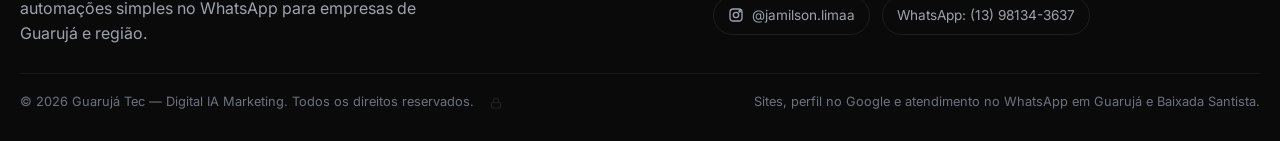
==== commit 18071319: "style(solucoes): remover solucao 1,2,3 e alinhar titulo ao lado do icone" ====
--- a/index.html
+++ b/index.html
@@ -331,9 +331,10 @@
         <div class="solutions-grid">
 
           <article class="solution-card reveal" id="sites">
-            <p class="sol-num">SOLUÇÃO 01</p>
-            <div class="sol-icon" aria-hidden="true"><svg width="22" height="22" viewBox="0 0 24 24" fill="none" stroke="currentColor" stroke-width="1.8"><circle cx="12" cy="12" r="9"/><path d="M3 12h18M12 3a15 15 0 010 18M12 3a15 15 0 000 18"/></svg></div>
-            <h3>Site profissional que traz clientes</h3>
+            <div class="solution-card-header">
+              <div class="sol-icon" aria-hidden="true"><svg width="22" height="22" viewBox="0 0 24 24" fill="none" stroke="currentColor" stroke-width="1.8"><circle cx="12" cy="12" r="9"/><path d="M3 12h18M12 3a15 15 0 010 18M12 3a15 15 0 000 18"/></svg></div>
+              <h3>Site profissional que traz clientes</h3>
+            </div>
             <p>Seu site rápido, bonito e com botão direto para o seu WhatsApp. Funciona bem no celular.</p>
             <ul class="chip-list">
               <li class="chip">Funciona bem no celular</li>
@@ -346,9 +347,10 @@
           </article>
 
           <article class="solution-card reveal" id="google">
-            <p class="sol-num">SOLUÇÃO 02</p>
-            <div class="sol-icon" aria-hidden="true"><svg width="22" height="22" viewBox="0 0 24 24" fill="none" stroke="currentColor" stroke-width="1.8"><path d="M12 21s7-4.4 7-11a7 7 0 10-14 0c0 6.6 7 11 7 11z"/><circle cx="12" cy="10" r="2.5"/></svg></div>
-            <h3>Apareça no Google e no mapa</h3>
+            <div class="solution-card-header">
+              <div class="sol-icon" aria-hidden="true"><svg width="22" height="22" viewBox="0 0 24 24" fill="none" stroke="currentColor" stroke-width="1.8"><path d="M12 21s7-4.4 7-11a7 7 0 10-14 0c0 6.6 7 11 7 11z"/><circle cx="12" cy="10" r="2.5"/></svg></div>
+              <h3>Apareça no Google e no mapa</h3>
+            </div>
             <p>Deixamos seu perfil completo, com fotos e avaliações, para mais gente da região achar você.</p>
             <ul class="chip-list">
               <li class="chip">Perfil com fotos e endereço</li>
@@ -361,9 +363,10 @@
           </article>
 
           <article class="solution-card reveal" id="automacao">
-            <p class="sol-num">SOLUÇÃO 03</p>
-            <div class="sol-icon" aria-hidden="true"><svg width="22" height="22" viewBox="0 0 24 24" fill="none" stroke="currentColor" stroke-width="1.8"><rect x="7" y="8" width="10" height="8" rx="2"/><circle cx="9.5" cy="12" r="1"/><circle cx="14.5" cy="12" r="1"/><path d="M12 8V5M9 5h6M8 16v2M16 16v2"/></svg></div>
-            <h3>Um assistente que atende por você</h3>
+            <div class="solution-card-header">
+              <div class="sol-icon" aria-hidden="true"><svg width="22" height="22" viewBox="0 0 24 24" fill="none" stroke="currentColor" stroke-width="1.8"><rect x="7" y="8" width="10" height="8" rx="2"/><circle cx="9.5" cy="12" r="1"/><circle cx="14.5" cy="12" r="1"/><path d="M12 8V5M9 5h6M8 16v2M16 16v2"/></svg></div>
+              <h3>Um assistente que atende por você</h3>
+            </div>
             <p>Responde dúvidas dos clientes, 24h por dia, sem você precisar parar o que está fazendo.</p>
             <ul class="chip-list">
               <li class="chip">Atendimento 24h por dia</li>
@@ -376,9 +379,10 @@
           </article>
 
           <article class="solution-card reveal">
-            <p class="sol-num">SOLUÇÃO 04</p>
-            <div class="sol-icon" aria-hidden="true"><svg width="22" height="22" viewBox="0 0 24 24" fill="none" stroke="currentColor" stroke-width="1.8"><path d="M21 15a4 4 0 01-4 4H8l-5 3V7a4 4 0 014-4h10a4 4 0 014 4z"/></svg></div>
-            <h3>Responda clientes na hora, até de madrugada</h3>
+            <div class="solution-card-header">
+              <div class="sol-icon" aria-hidden="true"><svg width="22" height="22" viewBox="0 0 24 24" fill="none" stroke="currentColor" stroke-width="1.8"><path d="M21 15a4 4 0 01-4 4H8l-5 3V7a4 4 0 014-4h10a4 4 0 014 4z"/></svg></div>
+              <h3>Responda clientes na hora, até de madrugada</h3>
+            </div>
             <p>Mensagens automáticas para as perguntas mais comuns, e você assume quando o cliente quer fechar.</p>
             <ul class="chip-list">
               <li class="chip">Respostas automáticas</li>
@@ -391,9 +395,10 @@
           </article>
 
           <article class="solution-card reveal" id="sistemas">
-            <p class="sol-num">SOLUÇÃO 05</p>
-            <div class="sol-icon" aria-hidden="true"><svg width="22" height="22" viewBox="0 0 24 24" fill="none" stroke="currentColor" stroke-width="1.8"><circle cx="12" cy="12" r="3"/><path d="M19.4 15a1.7 1.7 0 00.3 1.8l.1.1a2 2 0 11-2.8 2.8l-.1-.1a1.7 1.7 0 00-1.8-.3 1.7 1.7 0 00-1 1.5V21a2 2 0 11-4 0v-.1a1.7 1.7 0 00-1.1-1.5 1.7 1.7 0 00-1.8.3l-.1.1a2 2 0 11-2.8-2.8l.1-.1a1.7 1.7 0 00.3-1.8 1.7 1.7 0 00-1.5-1H3a2 2 0 110-4h.1a1.7 1.7 0 001.5-1 1.7 1.7 0 00-.3-1.8l-.1-.1a2 2 0 112.8-2.8l.1.1a1.7 1.7 0 001.8.3H9a1.7 1.7 0 001-1.5V3a2 2 0 114 0v.1a1.7 1.7 0 001 1.5 1.7 1.7 0 001.8-.3l.1-.1a2 2 0 112.8 2.8l-.1.1a1.7 1.7 0 00-.3 1.8V9c.3.6.9 1 1.5 1.1H21a2 2 0 110 4h-.1a1.7 1.7 0 00-1.5 1z"/></svg></div>
-            <h3>Um programa feito para a sua rotina</h3>
+            <div class="solution-card-header">
+              <div class="sol-icon" aria-hidden="true"><svg width="22" height="22" viewBox="0 0 24 24" fill="none" stroke="currentColor" stroke-width="1.8"><circle cx="12" cy="12" r="3"/><path d="M19.4 15a1.7 1.7 0 00.3 1.8l.1.1a2 2 0 11-2.8 2.8l-.1-.1a1.7 1.7 0 00-1.8-.3 1.7 1.7 0 00-1 1.5V21a2 2 0 11-4 0v-.1a1.7 1.7 0 00-1.1-1.5 1.7 1.7 0 00-1.8.3l-.1.1a2 2 0 11-2.8-2.8l.1-.1a1.7 1.7 0 00.3-1.8 1.7 1.7 0 00-1.5-1H3a2 2 0 110-4h.1a1.7 1.7 0 001.5-1 1.7 1.7 0 00-.3-1.8l-.1-.1a2 2 0 112.8-2.8l.1.1a1.7 1.7 0 001.8.3H9a1.7 1.7 0 001-1.5V3a2 2 0 114 0v.1a1.7 1.7 0 001 1.5 1.7 1.7 0 001.8-.3l.1-.1a2 2 0 112.8 2.8l-.1.1a1.7 1.7 0 00-.3 1.8V9c.3.6.9 1 1.5 1.1H21a2 2 0 110 4h-.1a1.7 1.7 0 00-1.5 1z"/></svg></div>
+              <h3>Um programa feito para a sua rotina</h3>
+            </div>
             <p>Cadastro de clientes, agenda, controle de pedidos. Do jeito que o seu negócio funciona.</p>
             <ul class="chip-list">
               <li class="chip">Controle de clientes simples</li>
@@ -406,9 +411,10 @@
           </article>
 
           <article class="solution-card reveal">
-            <p class="sol-num">SOLUÇÃO 06</p>
-            <div class="sol-icon" aria-hidden="true"><svg width="22" height="22" viewBox="0 0 24 24" fill="none" stroke="currentColor" stroke-width="1.8"><path d="M6 6h15l-2 9H8L6 6z"/><path d="M6 6L5 3H2"/><circle cx="9" cy="20" r="1.5"/><circle cx="17" cy="20" r="1.5"/></svg></div>
-            <h3>Venda pela internet</h3>
+            <div class="solution-card-header">
+              <div class="sol-icon" aria-hidden="true"><svg width="22" height="22" viewBox="0 0 24 24" fill="none" stroke="currentColor" stroke-width="1.8"><path d="M6 6h15l-2 9H8L6 6z"/><path d="M6 6L5 3H2"/><circle cx="9" cy="20" r="1.5"/><circle cx="17" cy="20" r="1.5"/></svg></div>
+              <h3>Venda pela internet</h3>
+            </div>
             <p>Sua loja online, com pagamento pelo cartão ou Pix, para vender 24h por dia.</p>
             <ul class="chip-list">
               <li class="chip">Receba por Pix e cartão</li>
@@ -421,9 +427,10 @@
           </article>
 
           <article class="solution-card reveal">
-            <p class="sol-num">SOLUÇÃO 07</p>
-            <div class="sol-icon" aria-hidden="true"><svg width="22" height="22" viewBox="0 0 24 24" fill="none" stroke="currentColor" stroke-width="1.8"><path d="M13 2L4 14h7l-1 8 10-14h-7l0-6z"/></svg></div>
-            <h3>Menos tarefa repetida, mais tempo livre</h3>
+            <div class="solution-card-header">
+              <div class="sol-icon" aria-hidden="true"><svg width="22" height="22" viewBox="0 0 24 24" fill="none" stroke="currentColor" stroke-width="1.8"><path d="M13 2L4 14h7l-1 8 10-14h-7l0-6z"/></svg></div>
+              <h3>Menos tarefa repetida, mais tempo livre</h3>
+            </div>
             <p>Mensagens, avisos e cobranças enviados sozinhos.</p>
             <ul class="chip-list">
               <li class="chip">Avisos automáticos</li>
--- a/css/styles.css
+++ b/css/styles.css
@@ -1180,7 +1180,7 @@
   background: linear-gradient(180deg, #171717 0%, #121212 100%);
   border: 1px solid rgba(255, 255, 255, 0.07);
   border-radius: 16px;
-  padding: 26px 22px 22px;
+  padding: 22px 20px 20px;
   display: flex;
   flex-direction: column;
   transition: transform 0.25s var(--ease), border-color 0.25s, box-shadow 0.25s;
@@ -1192,12 +1192,12 @@
   box-shadow: 0 16px 40px rgba(0, 0, 0, 0.35), 0 0 0 1px rgba(245, 183, 0, 0.08);
 }
 
-.sol-num {
-  font-size: 0.72rem;
-  letter-spacing: 0.16em;
-  color: var(--gold);
-  font-weight: 700;
-  margin-bottom: 12px;
+.solution-card-header {
+  display: flex;
+  align-items: center;
+  gap: 14px;
+  margin-bottom: 14px;
+  min-height: 48px;
 }
 
 .sol-icon {
@@ -1208,25 +1208,23 @@
   place-items: center;
   background: rgba(245, 183, 0, 0.08);
   color: var(--gold);
-  margin-bottom: 16px;
-}
-
-.solution-card h3 {
-  font-size: 1.18rem;
-  line-height: 1.35;
-  margin-bottom: 12px;
+  flex-shrink: 0;
+}
+
+.solution-card-header h3 {
+  font-size: 1.15rem;
+  line-height: 1.3;
+  margin-bottom: 0;
   font-family: var(--display);
-  min-height: 2.7em;
-  display: flex;
-  align-items: flex-start;
+  color: #ffffff;
 }
 
 .solution-card > p {
   color: var(--gray);
   font-size: 0.92rem;
   line-height: 1.5;
-  margin-bottom: 18px;
-  min-height: 4.5em;
+  margin-bottom: 16px;
+  min-height: 4.2em;
 }
 
 .chip-list {
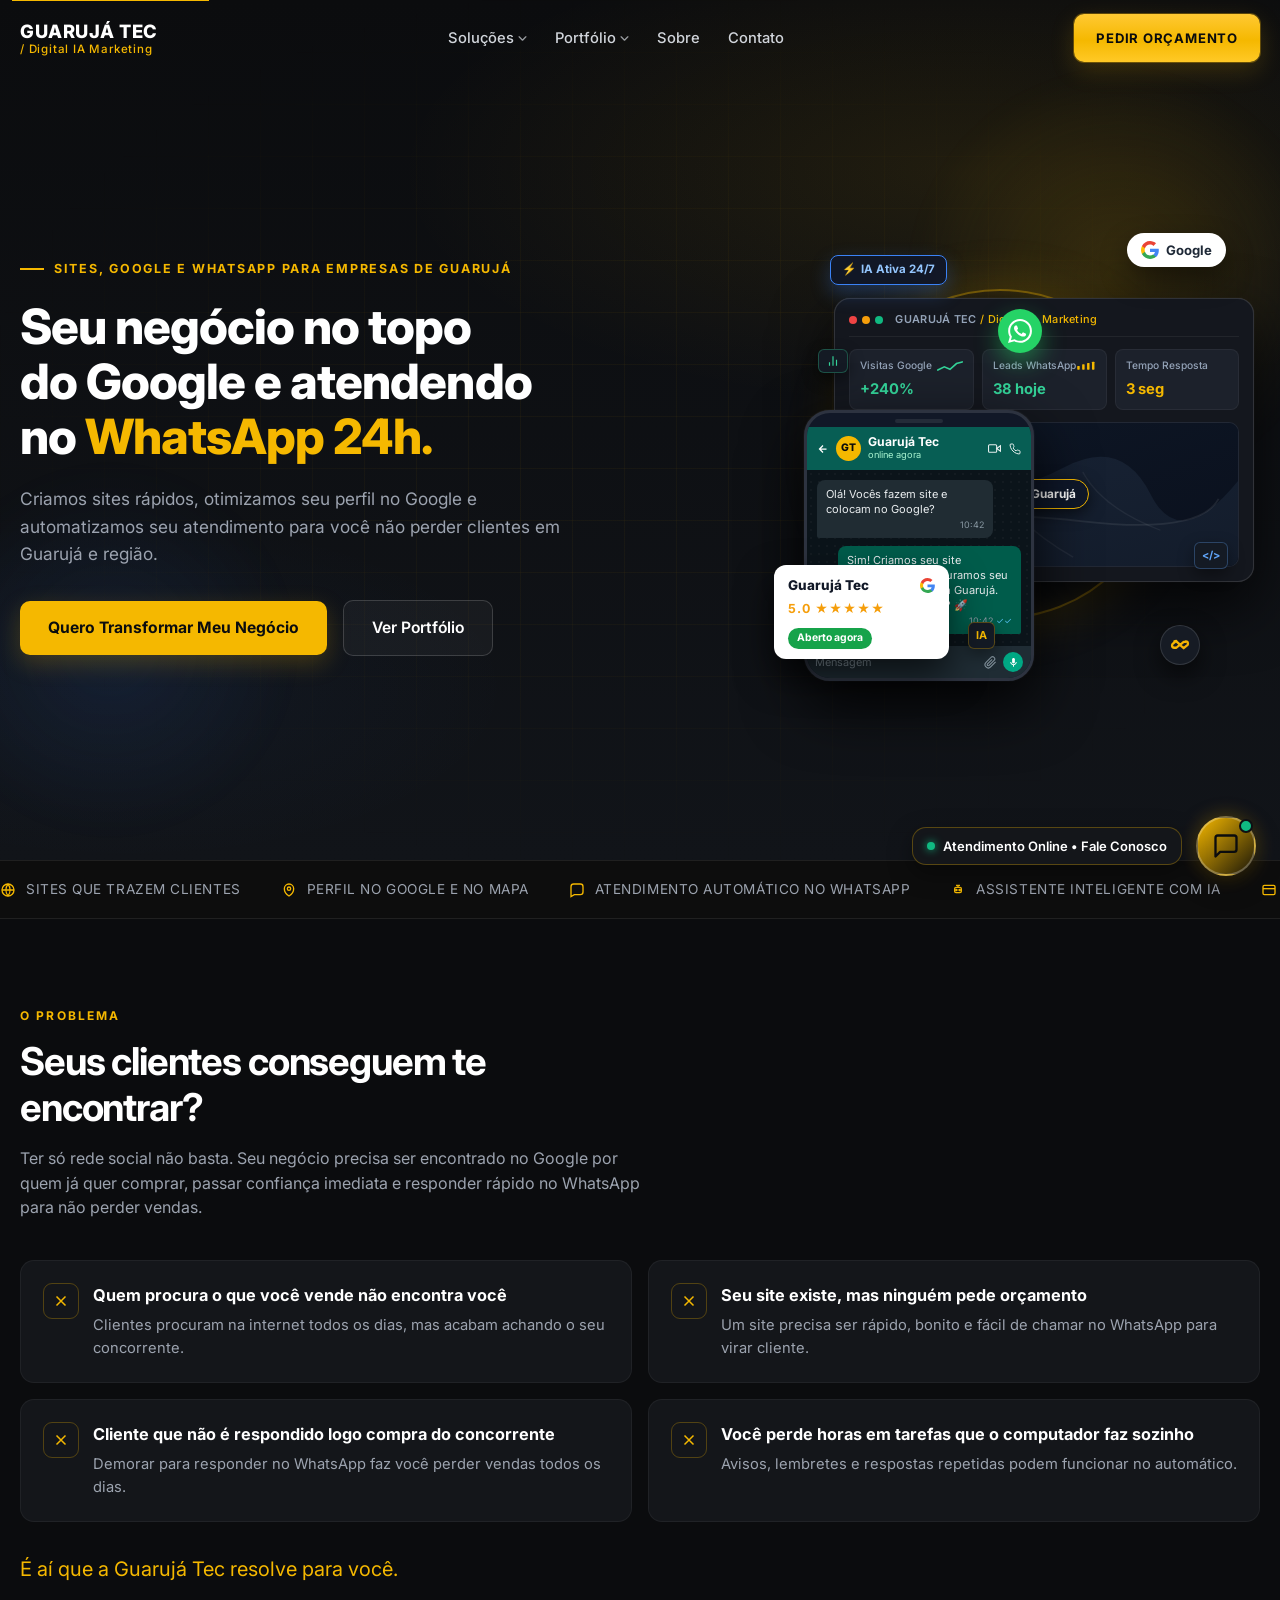
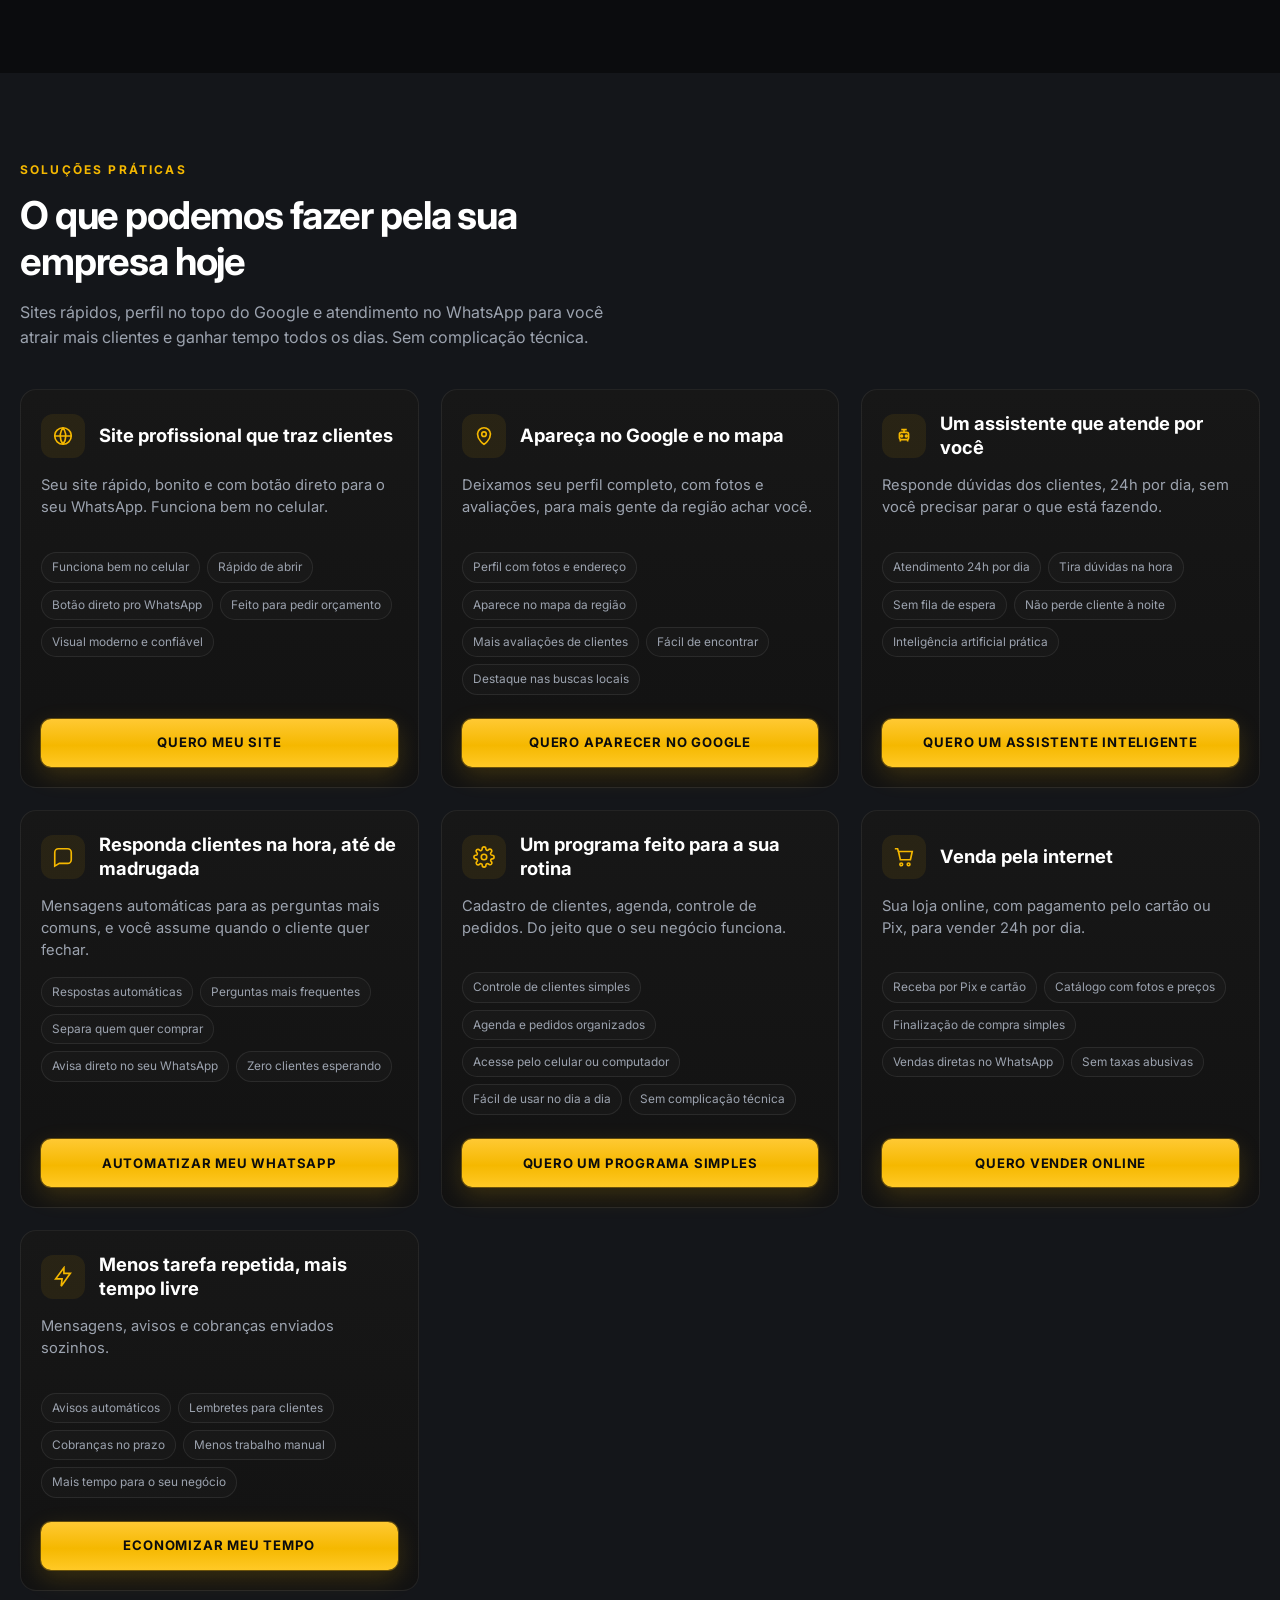
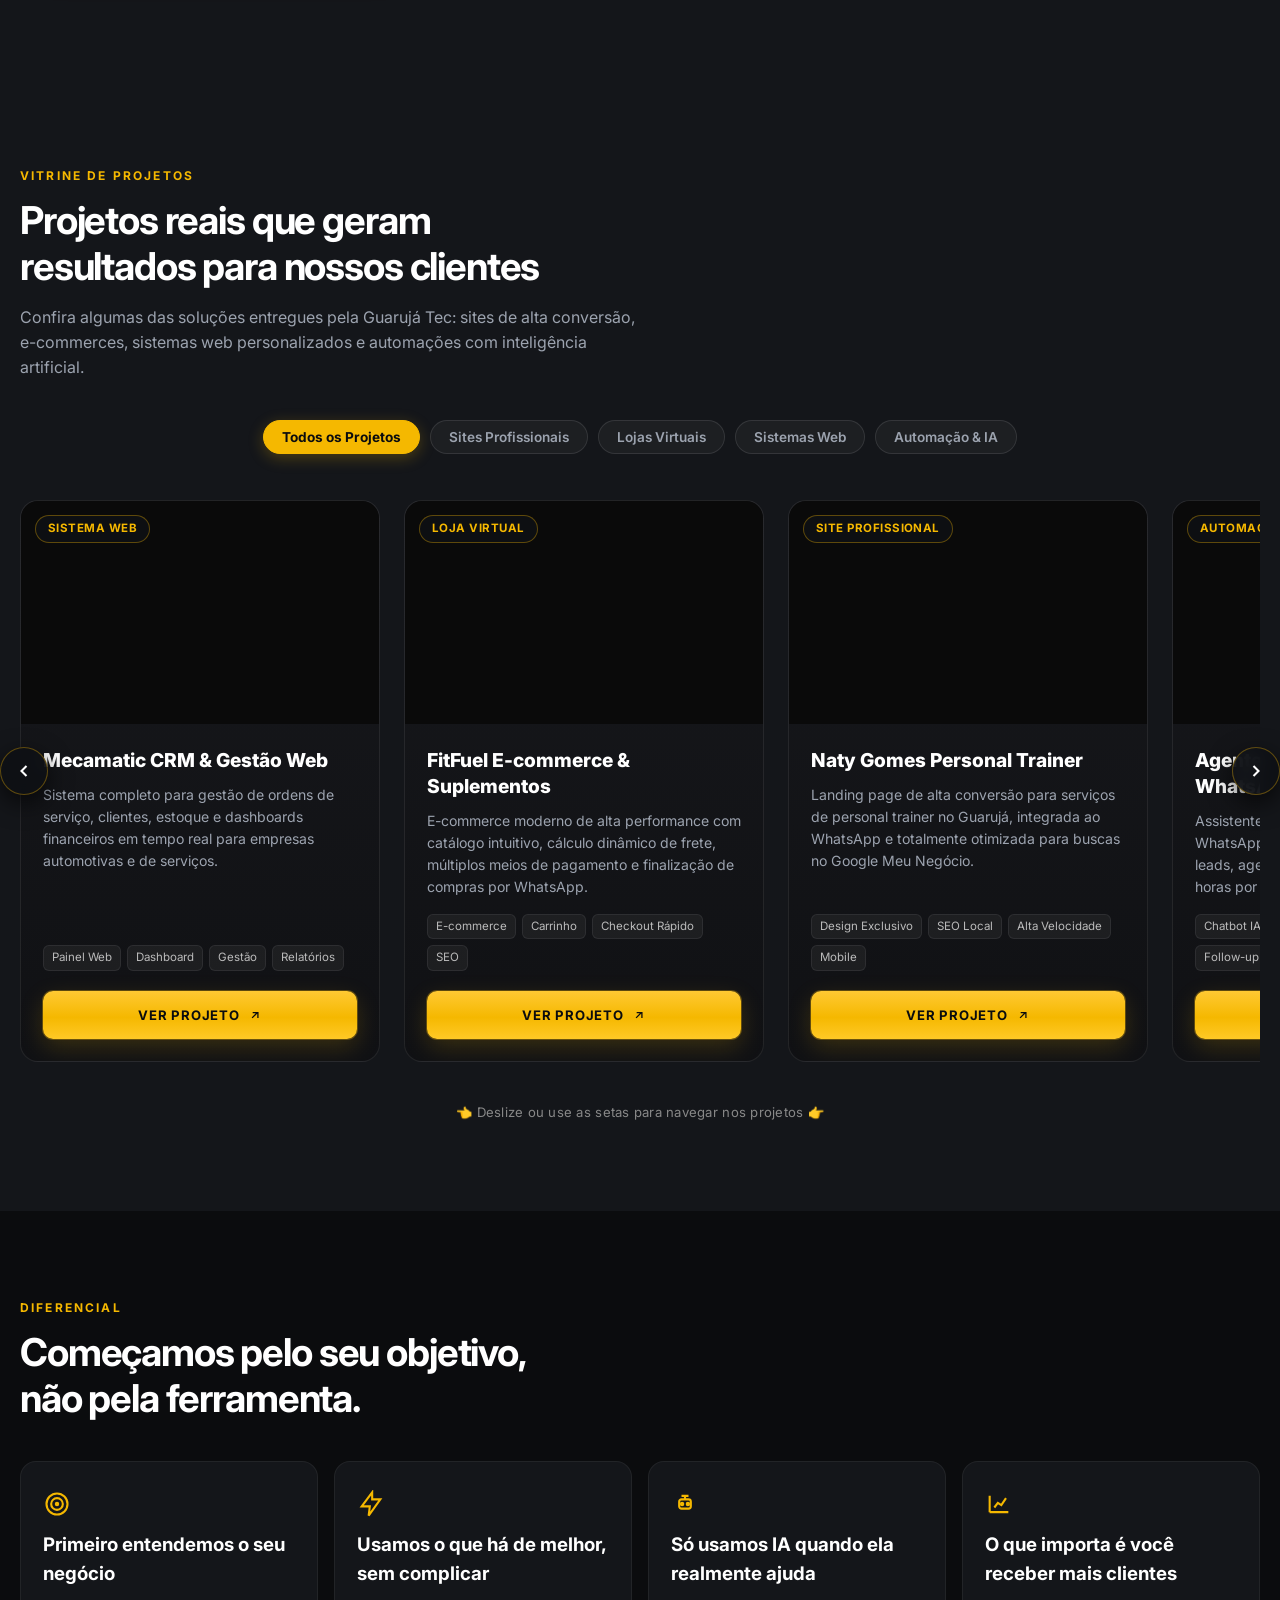
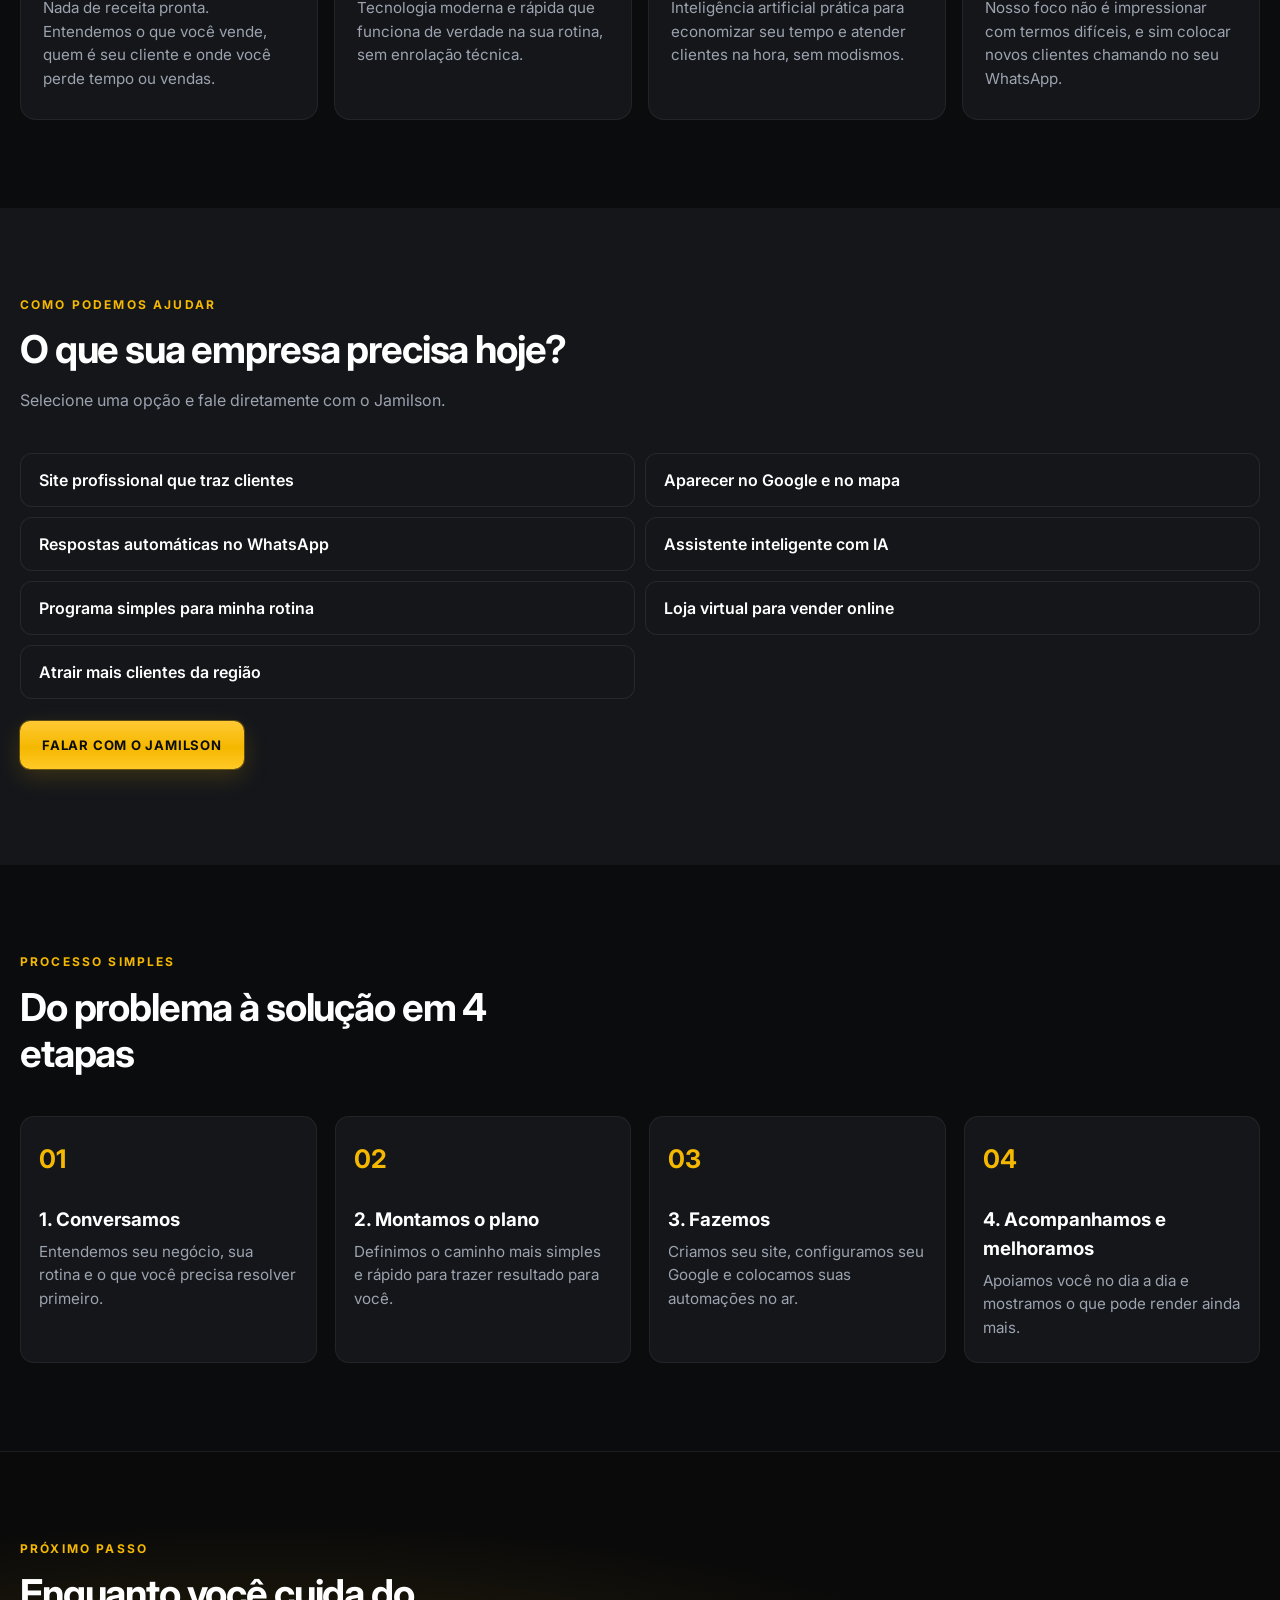
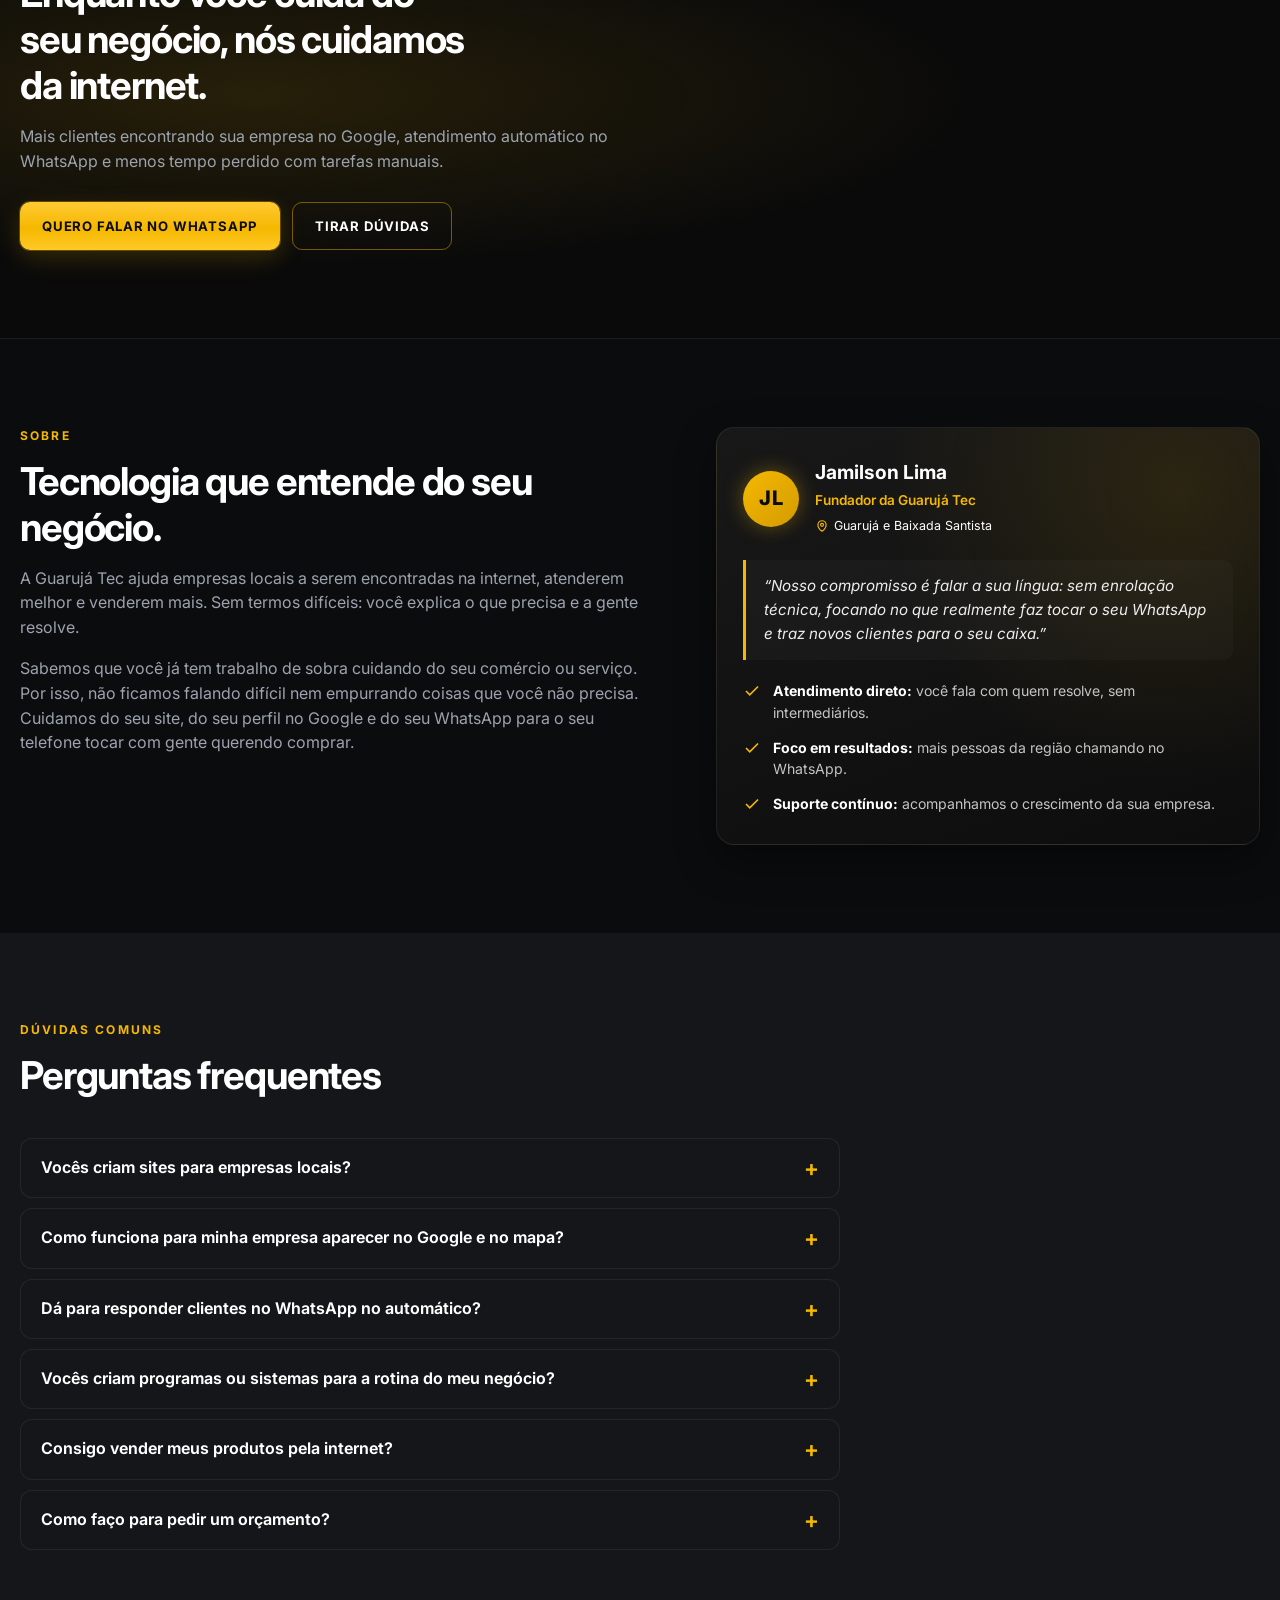
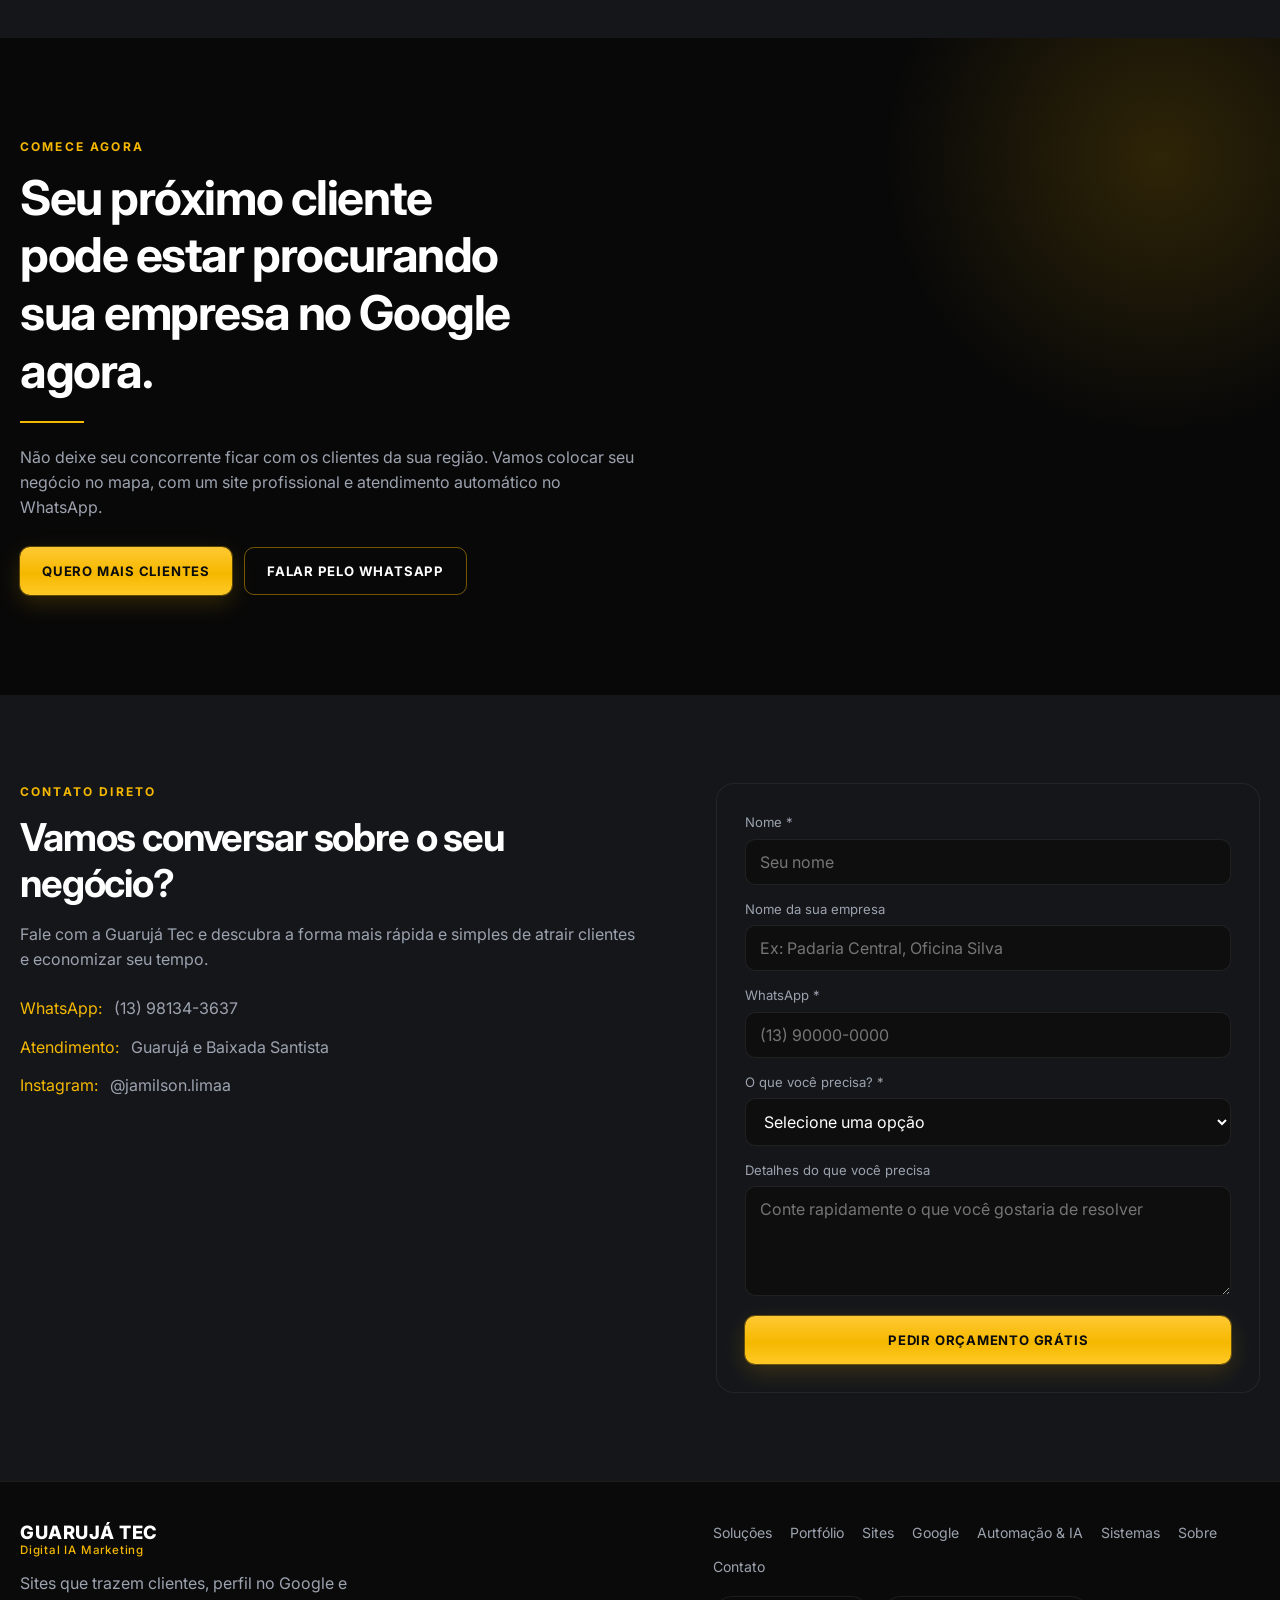
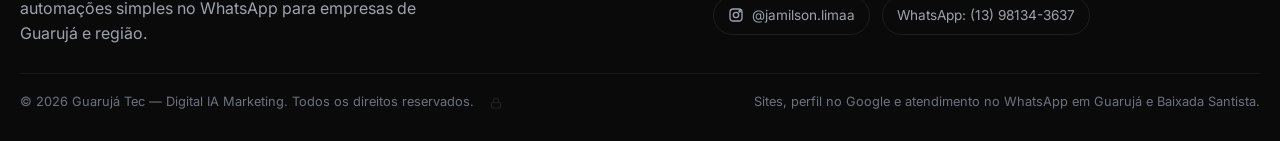
==== commit 685087a3: "fix(mobile): cache-busting, migracao de versao do portfolio e botao flutuante com fallback" ====
--- a/index.html
+++ b/index.html
@@ -23,7 +23,7 @@
   <link rel="preconnect" href="https://fonts.googleapis.com">
   <link rel="preconnect" href="https://fonts.gstatic.com" crossorigin>
   <link href="https://fonts.googleapis.com/css2?family=Inter:wght@400;500;600;700;800;900&display=swap" rel="stylesheet">
-  <link rel="stylesheet" href="css/styles.css">
+  <link rel="stylesheet" href="css/styles.css?v=20261123-3">
   <script type="application/ld+json">
   {
     "@context": "https://schema.org",
@@ -758,10 +758,26 @@
     </div>
   </footer>
 
-  <!-- Agente IA - Widget de Atendimento -->
+  <!-- Botão Flutuante de Atendimento Guarujá Tec (Fallback Inteligente para Mobile e Produção) -->
+  <aside id="guaruja-floating-assistant" class="floating-assistant" aria-label="Atendimento Online Guarujá Tec">
+    <a href="https://wa.me/5513981343637?text=Ol%C3%A1!%20Vim%20pelo%20site%20da%20Guaruj%C3%A1%20Tec%20e%20gostaria%20de%20atendimento%20sobre%20tecnologia%20e%20IA." target="_blank" rel="noopener noreferrer" class="floating-assistant-btn" id="floating-contact-btn" title="Falar com a Guarujá Tec" aria-label="Falar com a Guarujá Tec no WhatsApp">
+      <span class="floating-badge-live" aria-hidden="true"></span>
+      <div class="floating-tooltip">
+        <span class="pulse-dot"></span>
+        <span>Atendimento Online • Fale Conosco</span>
+      </div>
+      <div class="floating-icon">
+        <svg width="28" height="28" viewBox="0 0 24 24" fill="none" stroke="currentColor" stroke-width="2" stroke-linecap="round" stroke-linejoin="round">
+          <path d="M21 15a2 2 0 0 1-2 2H7l-4 4V5a2 2 0 0 1 2-2h14a2 2 0 0 1 2 2z"></path>
+        </svg>
+      </div>
+    </a>
+  </aside>
+
+  <!-- Agente IA - Widget de Atendimento (carregado localmente quando disponível) -->
   <script src="http://localhost:3000/widget.js" data-agent="ag_guaruja_tec_acso0" defer></script>
 
-  <script src="js/portfolio.js" defer></script>
-  <script src="js/main.js" defer></script>
+  <script src="js/portfolio.js?v=20261123-3" defer></script>
+  <script src="js/main.js?v=20261123-3" defer></script>
 </body>
 </html>
--- a/css/styles.css
+++ b/css/styles.css
@@ -2149,6 +2149,98 @@
   transform: scale(1.18);
 }
 
+/* ==========================================================================
+   BOTÃO FLUTUANTE DE ATENDIMENTO (SMART FALLBACK)
+   ========================================================================== */
+.floating-assistant {
+  position: fixed;
+  bottom: 24px;
+  right: 24px;
+  z-index: 999990;
+  display: flex;
+  align-items: center;
+}
+
+.floating-assistant-btn {
+  position: relative;
+  width: 60px;
+  height: 60px;
+  border-radius: 50%;
+  background: linear-gradient(135deg, var(--gold, #f5b800) 0%, #1a1608 100%);
+  color: #0b0c0e;
+  box-shadow: 0 8px 26px rgba(0, 0, 0, 0.45), 0 0 20px rgba(245, 184, 0, 0.32);
+  display: flex;
+  align-items: center;
+  justify-content: center;
+  cursor: pointer;
+  text-decoration: none;
+  border: 2px solid rgba(255, 255, 255, 0.25);
+  transition: transform 0.25s cubic-bezier(0.175, 0.885, 0.32, 1.275), box-shadow 0.25s ease;
+  user-select: none;
+  -webkit-tap-highlight-color: transparent;
+}
+
+.floating-assistant-btn:hover {
+  transform: scale(1.08);
+  box-shadow: 0 12px 32px rgba(0, 0, 0, 0.55), 0 0 28px rgba(245, 184, 0, 0.45);
+  color: #000;
+}
+
+.floating-assistant-btn:active {
+  transform: scale(0.95);
+}
+
+.floating-badge-live {
+  position: absolute;
+  top: 1px;
+  right: 1px;
+  width: 14px;
+  height: 14px;
+  background-color: #10b981;
+  border: 2px solid #0e1014;
+  border-radius: 50%;
+}
+
+.floating-tooltip {
+  position: absolute;
+  right: 72px;
+  background: #14161a;
+  color: #ffffff;
+  border: 1px solid rgba(245, 184, 0, 0.3);
+  padding: 8px 14px;
+  border-radius: 14px;
+  font-size: 13px;
+  font-weight: 600;
+  box-shadow: 0 8px 24px rgba(0, 0, 0, 0.4);
+  white-space: nowrap;
+  pointer-events: none;
+  font-family: inherit;
+  display: flex;
+  align-items: center;
+  gap: 8px;
+  opacity: 1;
+  transition: opacity 0.4s ease;
+}
+
+.floating-tooltip .pulse-dot {
+  width: 8px;
+  height: 8px;
+  background-color: #10b981;
+  border-radius: 50%;
+  display: inline-block;
+  box-shadow: 0 0 8px #10b981;
+}
+
+@media (max-width: 640px) {
+  .floating-assistant {
+    bottom: 20px;
+    right: 20px;
+  }
+  .floating-tooltip {
+    display: none;
+  }
+}
+
 @media (prefers-reduced-motion: reduce) {
   *,
   *::before,
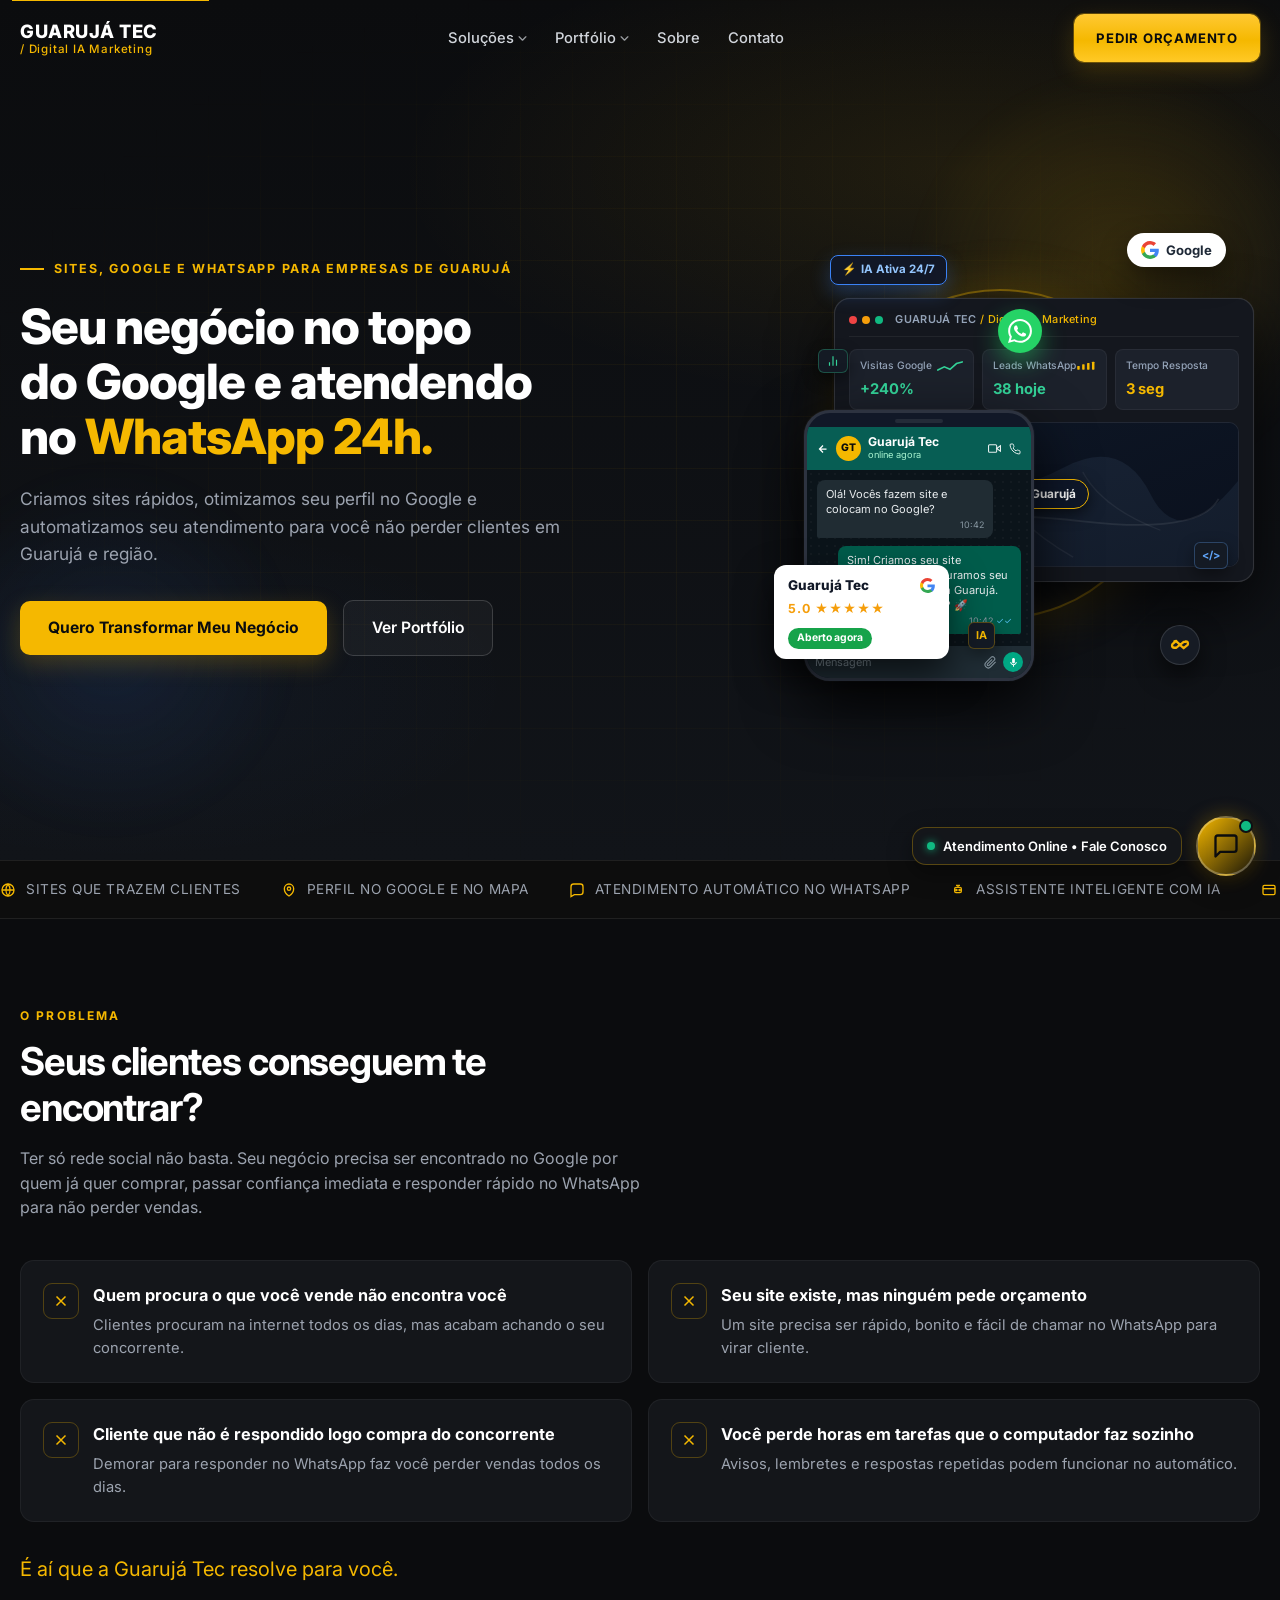
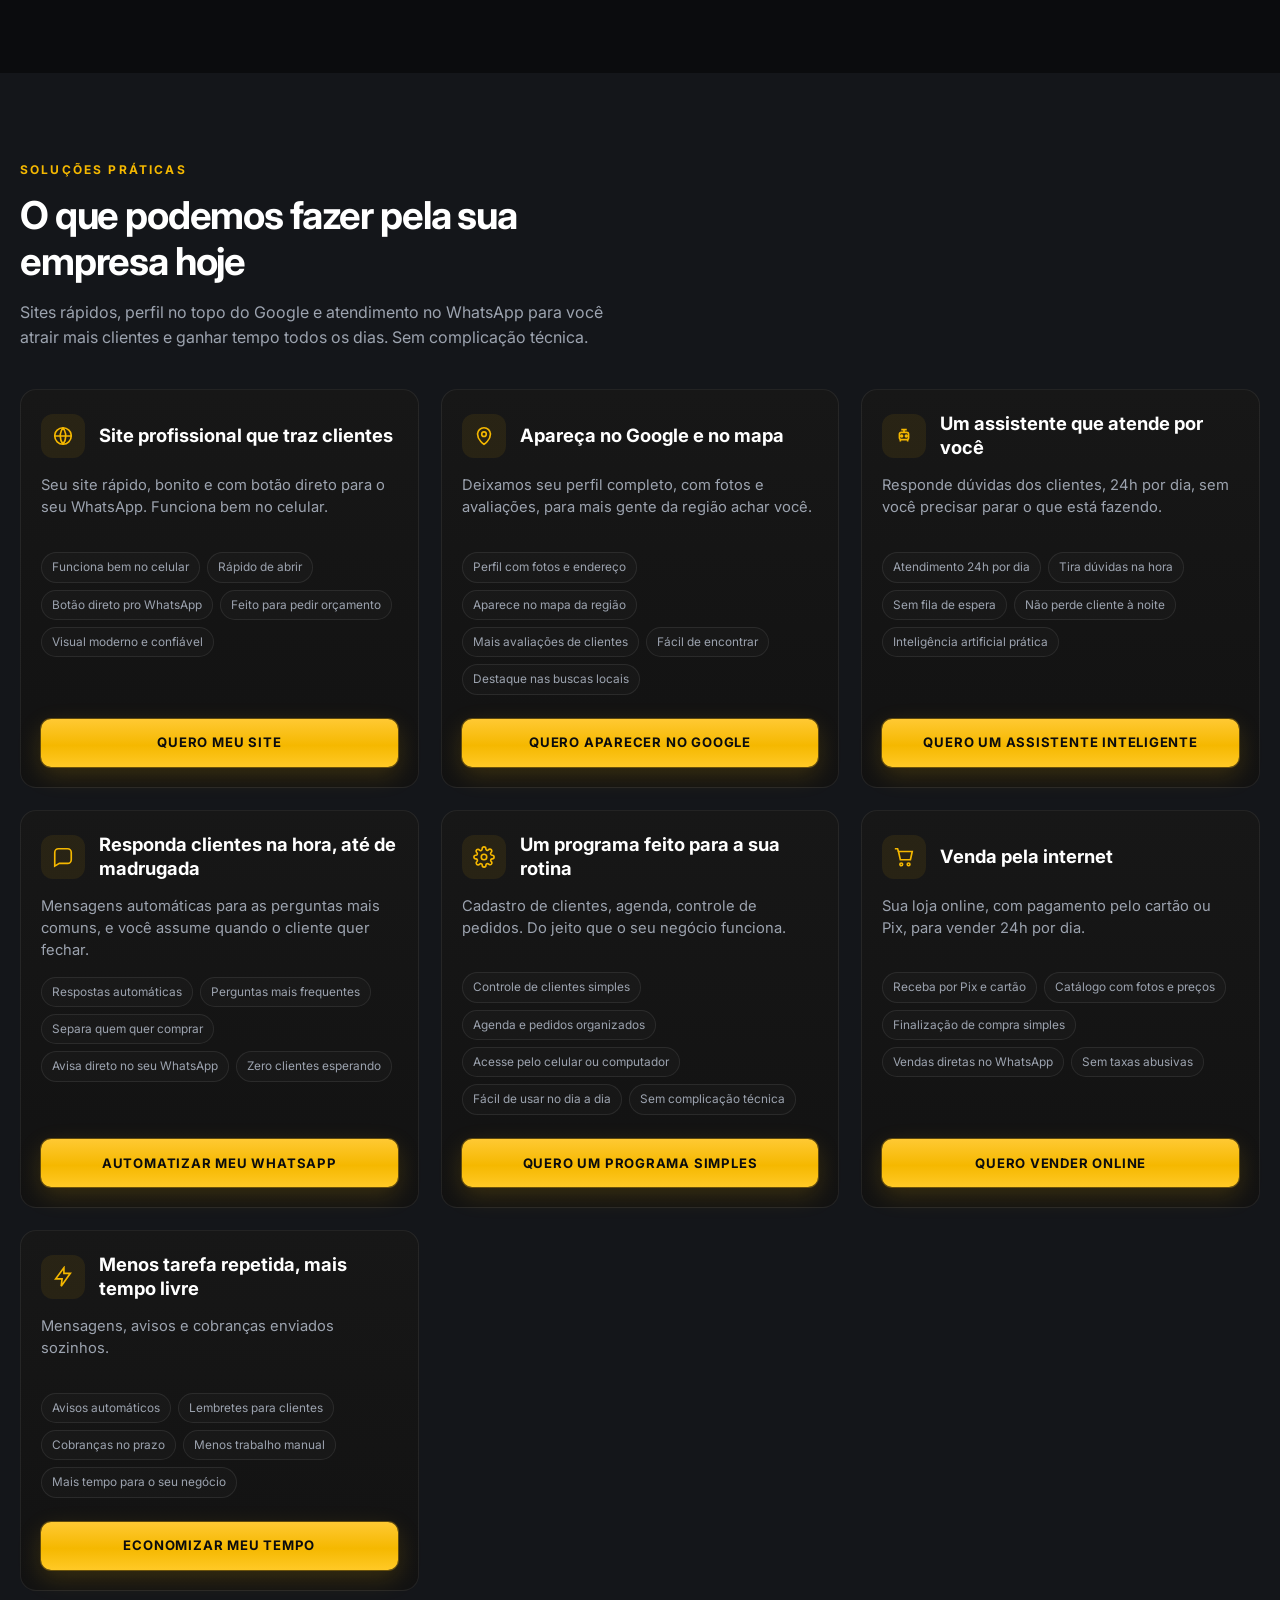
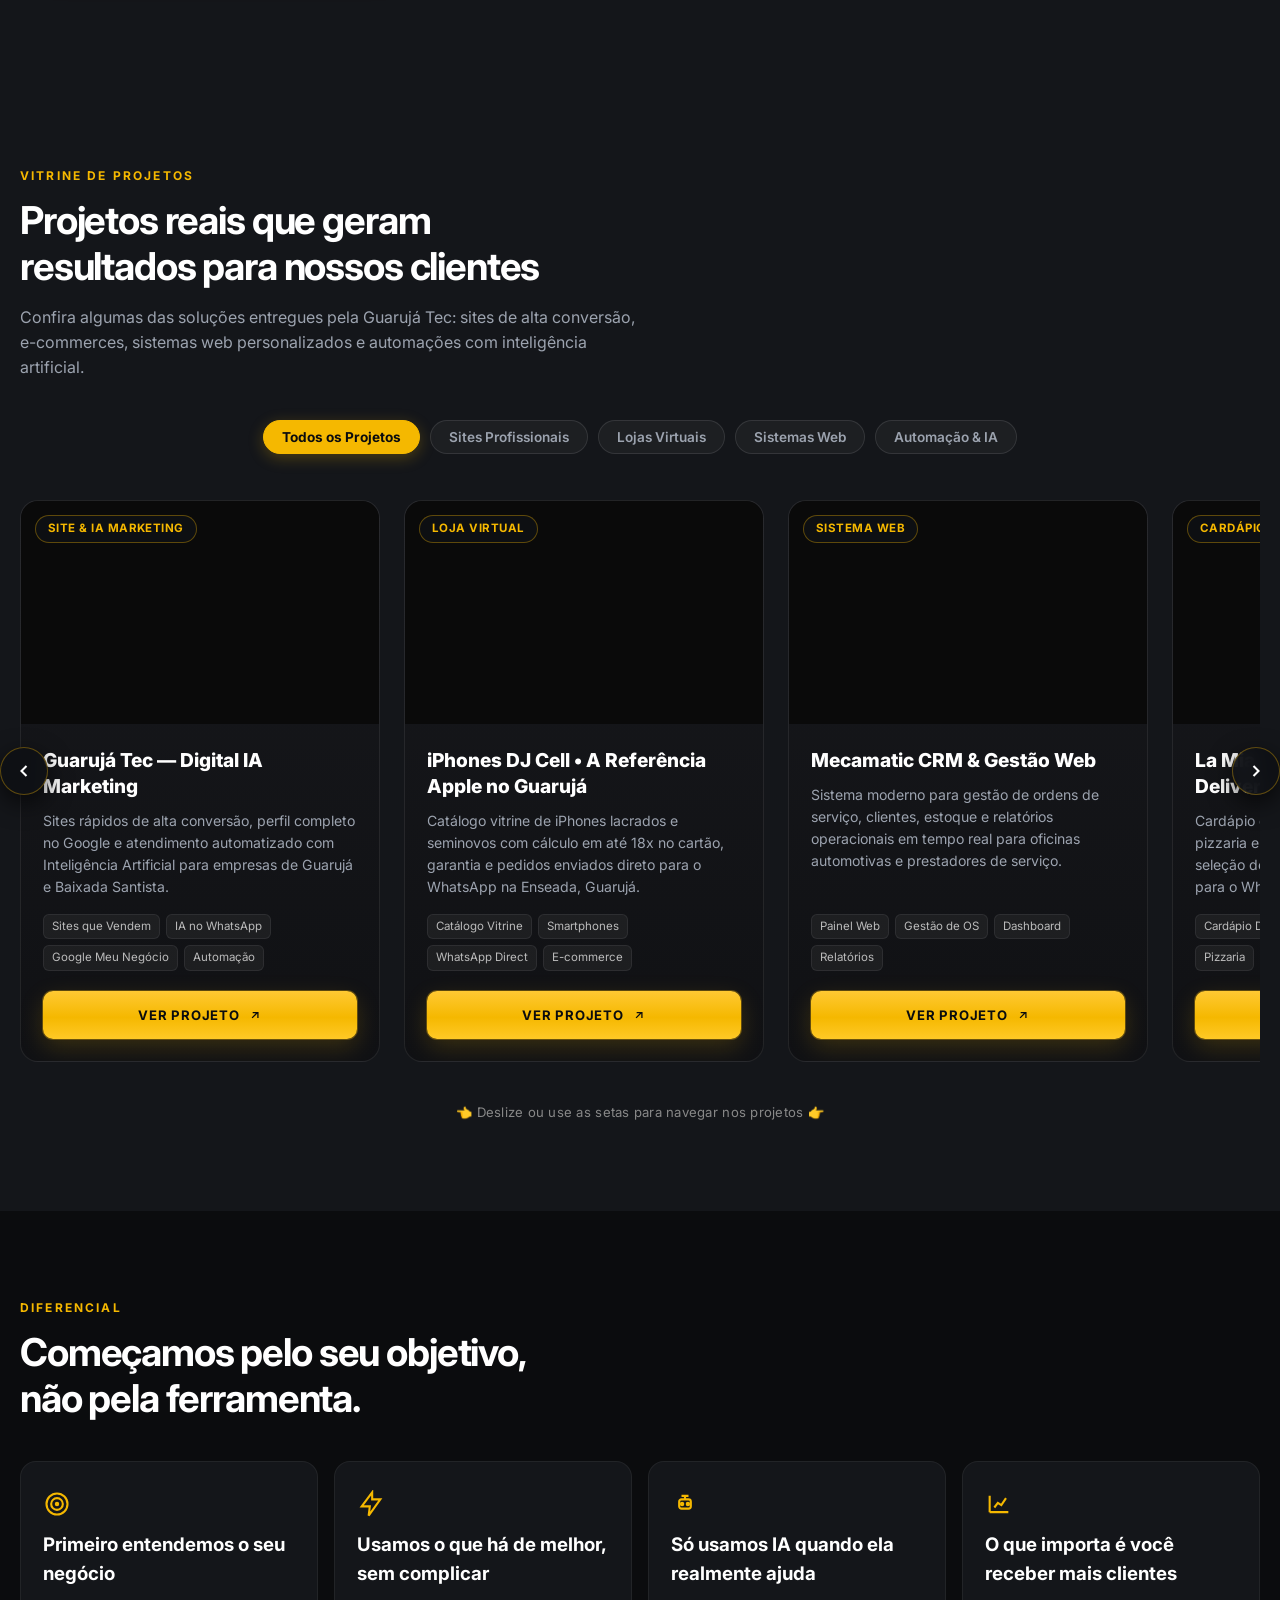
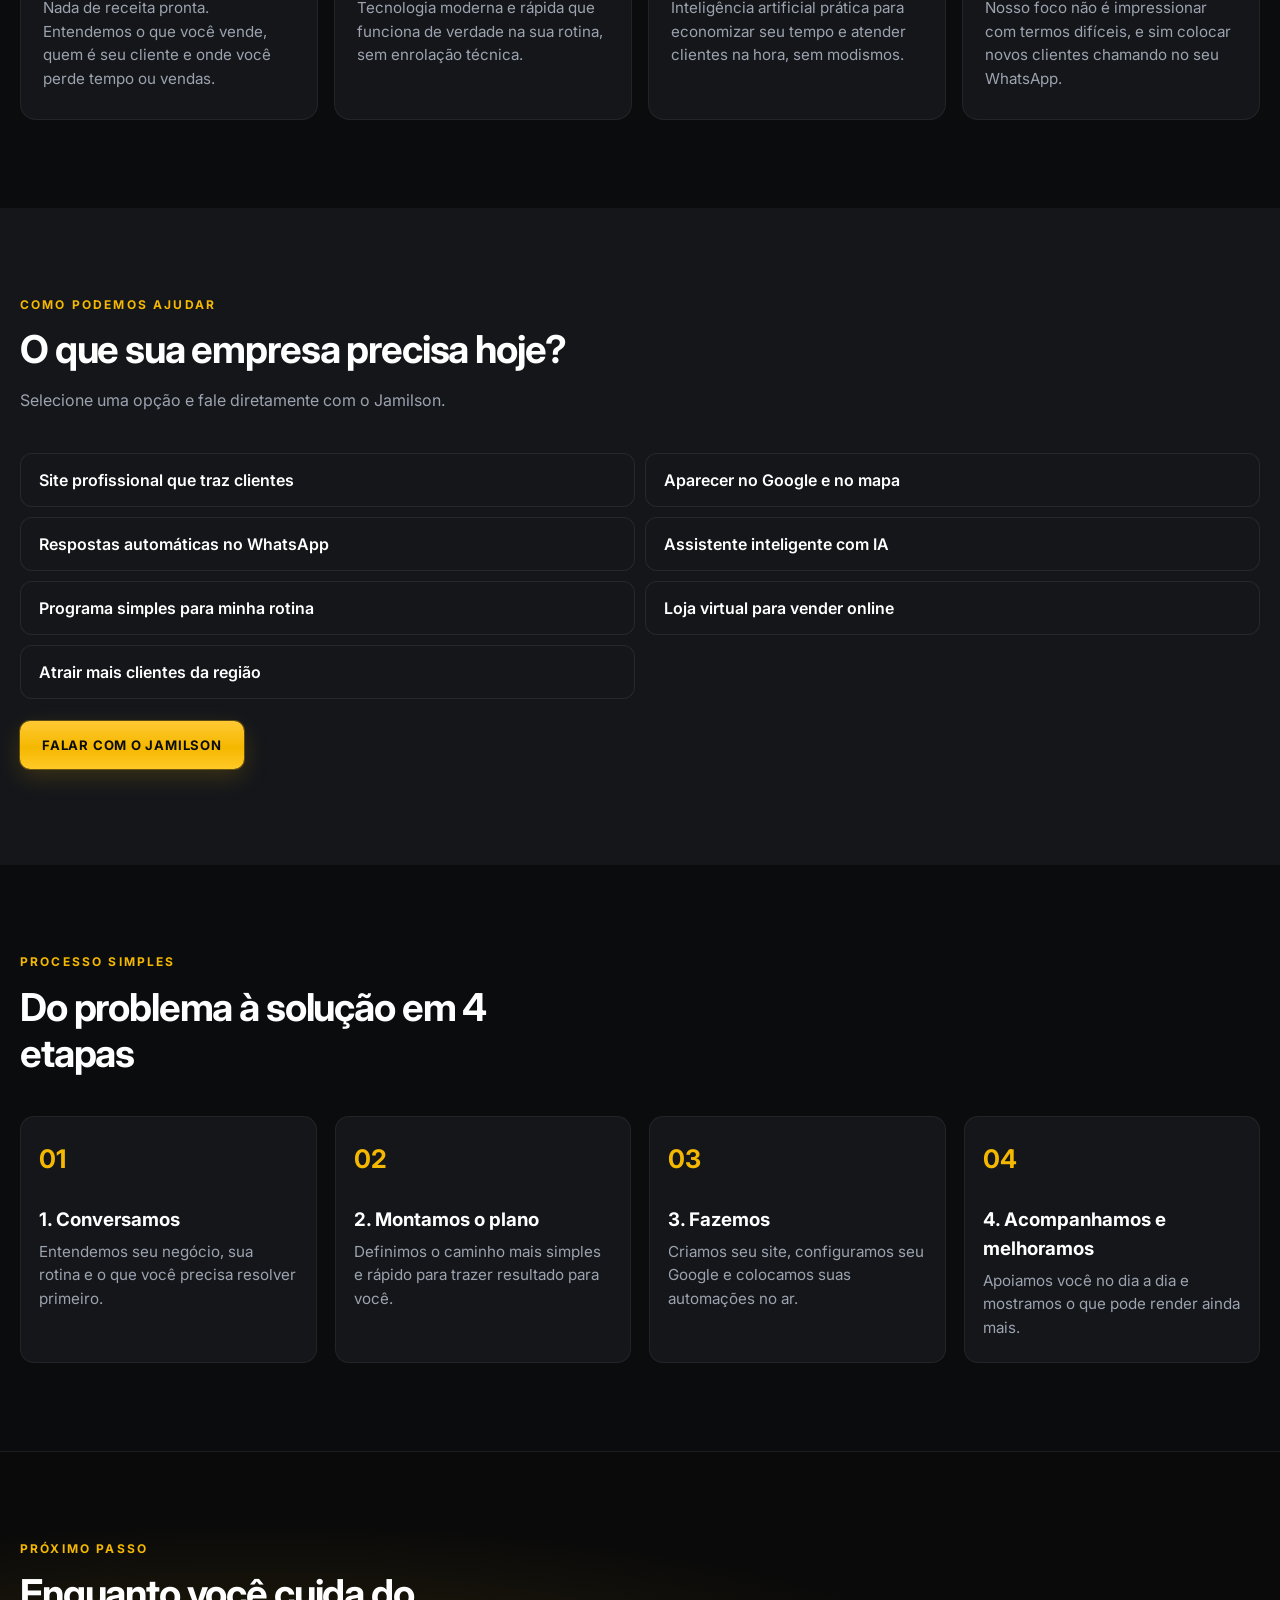
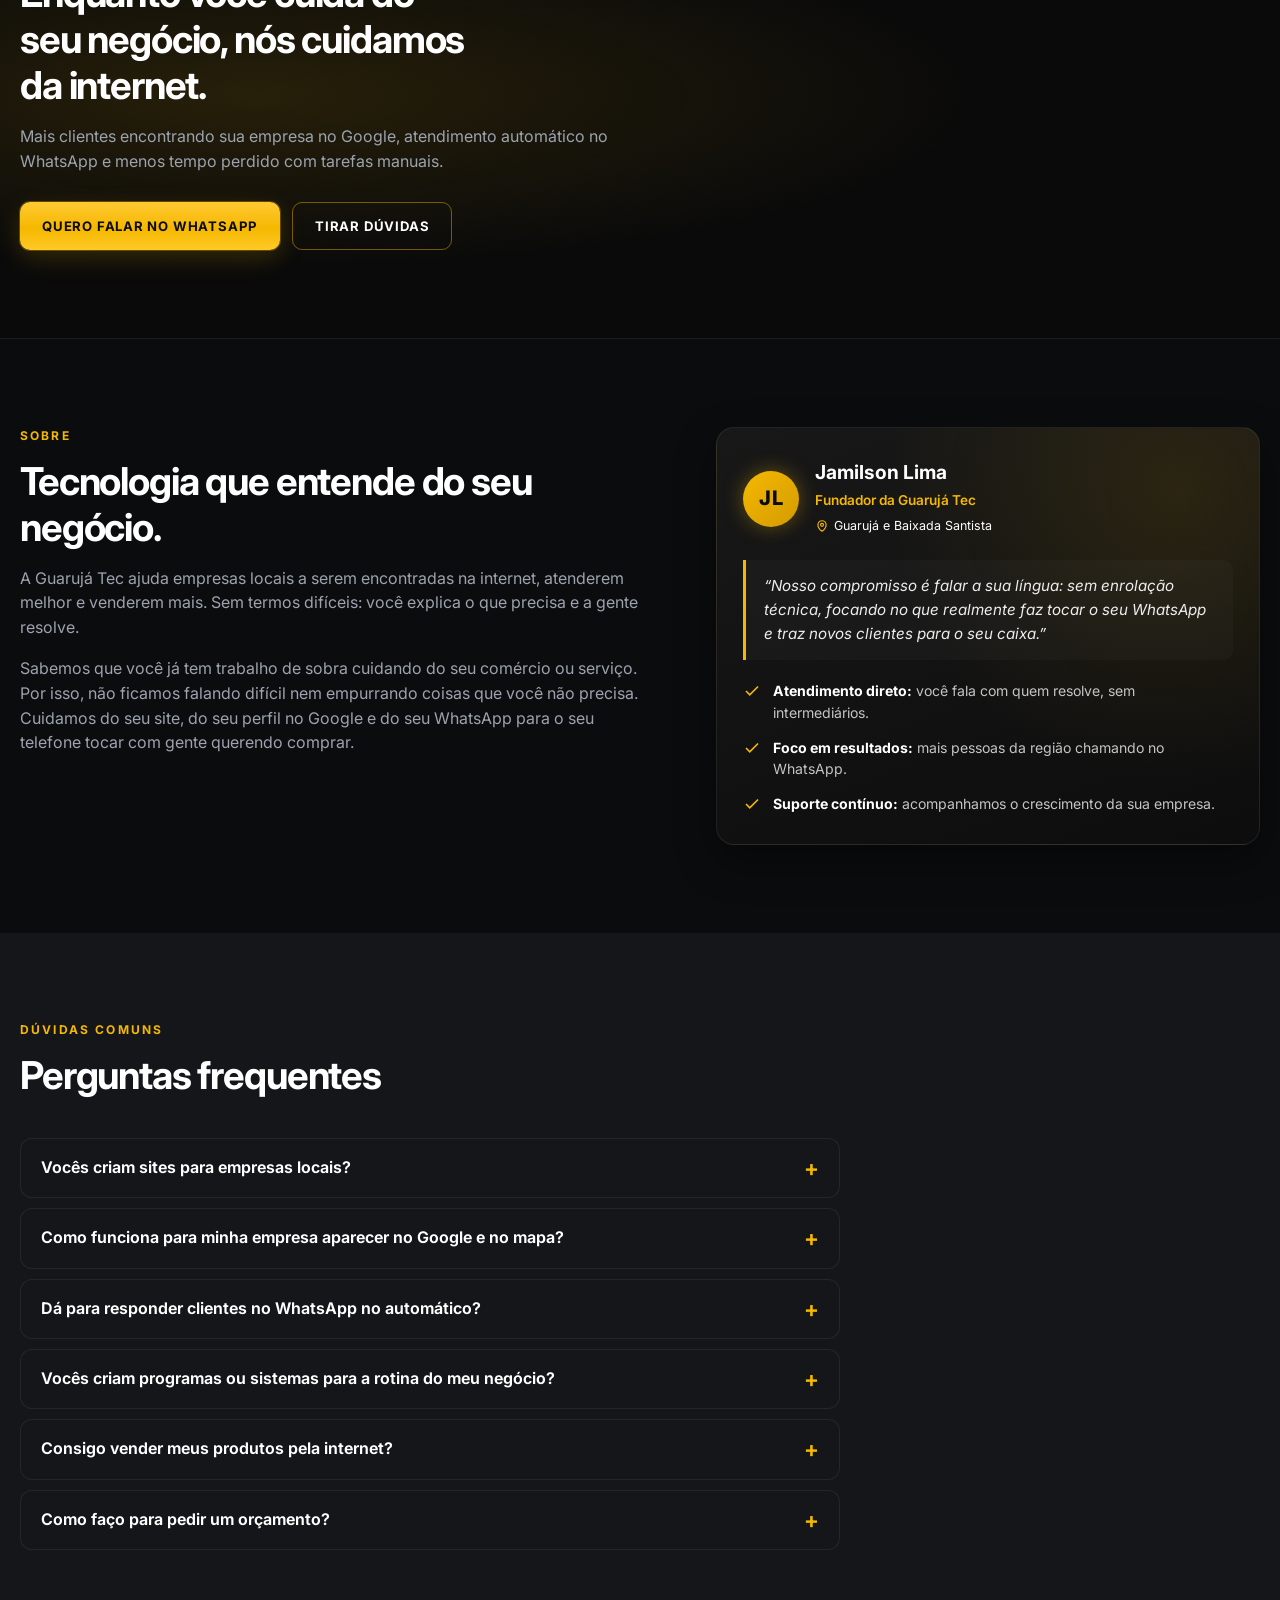
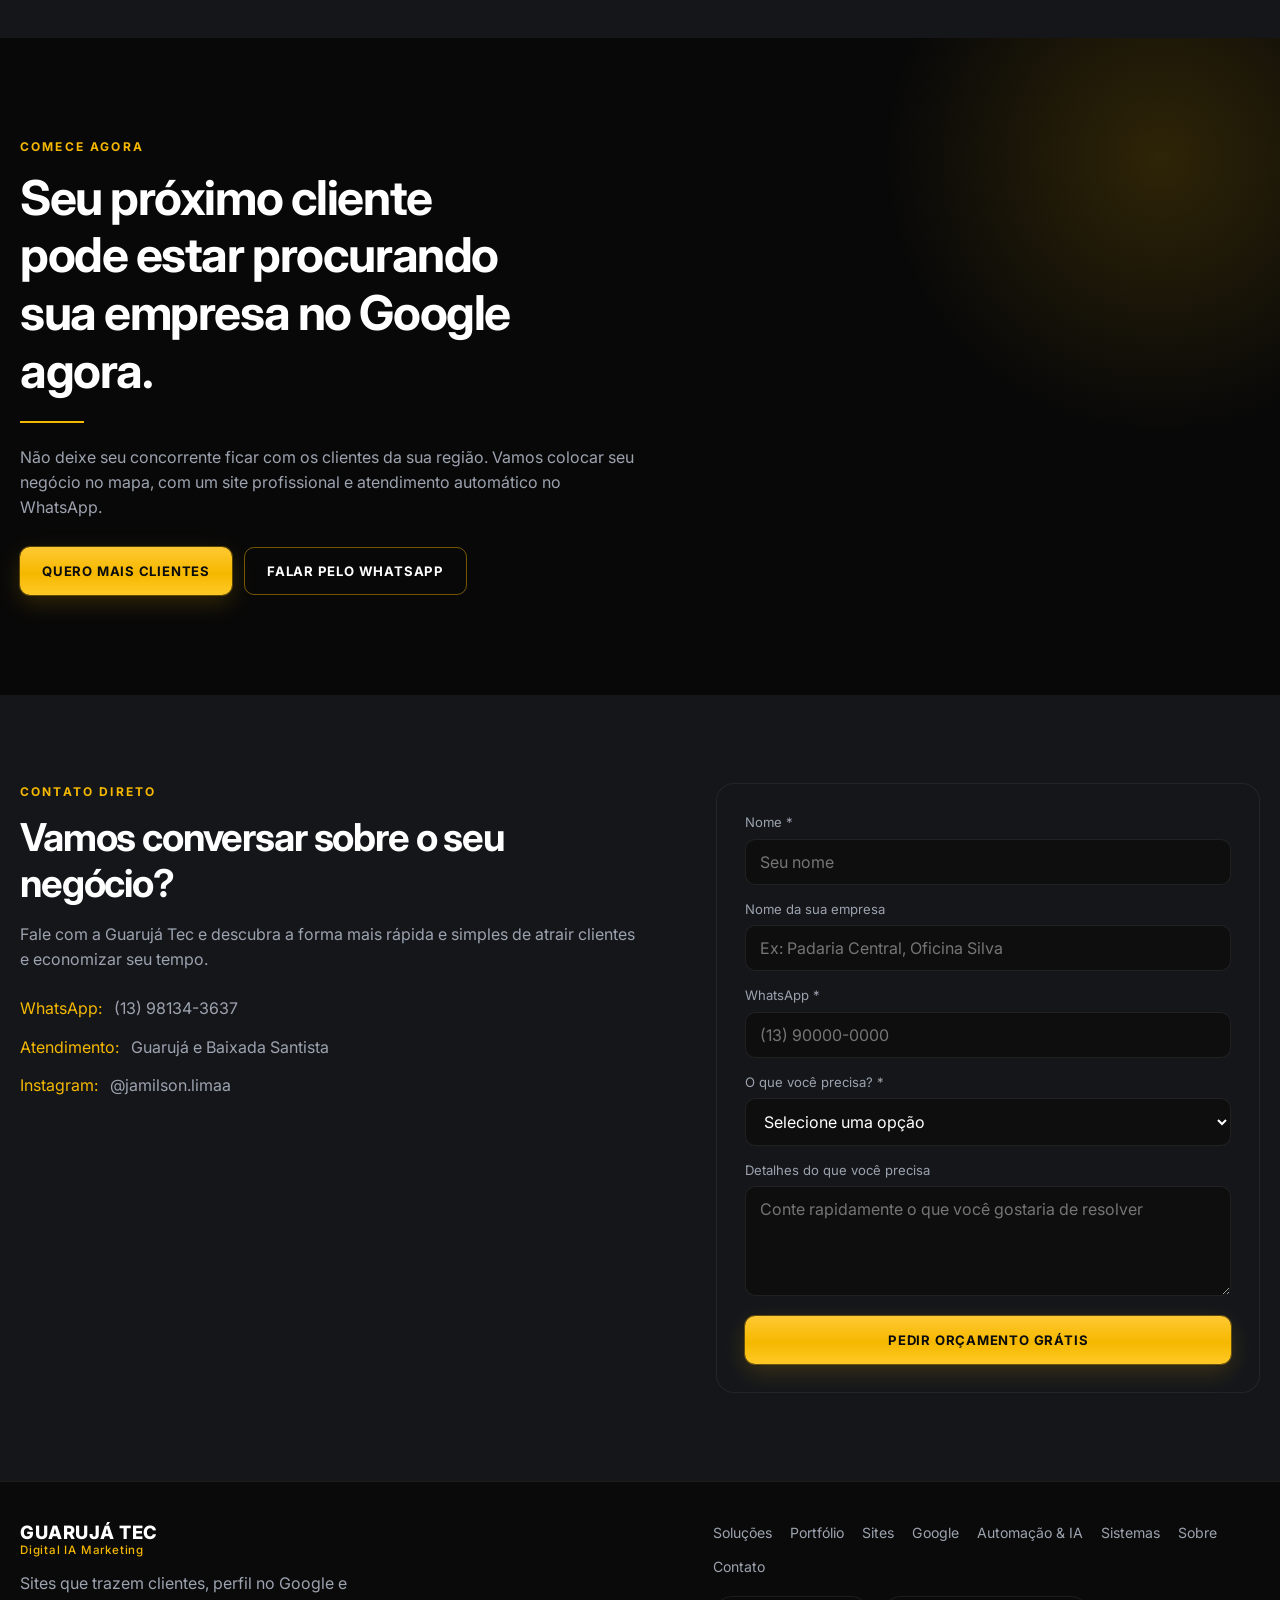
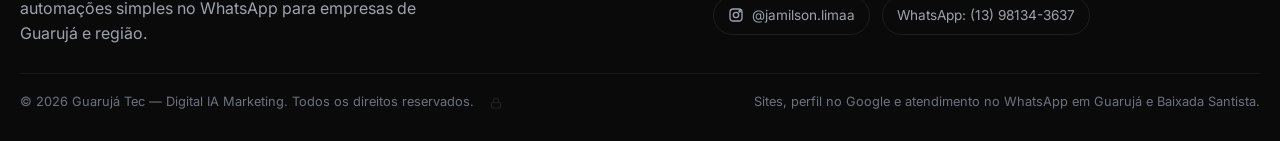
==== commit 485e1bd3: "feat: integrar widget do agente IA em HTTPS publico e atualizar dados do portfolio" ====
--- a/index.html
+++ b/index.html
@@ -23,7 +23,7 @@
   <link rel="preconnect" href="https://fonts.googleapis.com">
   <link rel="preconnect" href="https://fonts.gstatic.com" crossorigin>
   <link href="https://fonts.googleapis.com/css2?family=Inter:wght@400;500;600;700;800;900&display=swap" rel="stylesheet">
-  <link rel="stylesheet" href="css/styles.css?v=20261123-3">
+  <link rel="stylesheet" href="css/styles.css?v=20261124-1">
   <script type="application/ld+json">
   {
     "@context": "https://schema.org",
@@ -774,10 +774,10 @@
     </a>
   </aside>
 
-  <!-- Agente IA - Widget de Atendimento (carregado localmente quando disponível) -->
-  <script src="http://localhost:3000/widget.js" data-agent="ag_guaruja_tec_acso0" defer></script>
-
-  <script src="js/portfolio.js?v=20261123-3" defer></script>
-  <script src="js/main.js?v=20261123-3" defer></script>
+  <!-- Agente IA - Widget de Atendimento -->
+  <script src="https://multiagentes.101cashflow.workers.dev/widget.js" data-agent="ag_guaruja_tec_69md9" defer></script>
+
+  <script src="js/portfolio.js?v=20261124-1" defer></script>
+  <script src="js/main.js?v=20261124-1" defer></script>
 </body>
 </html>
